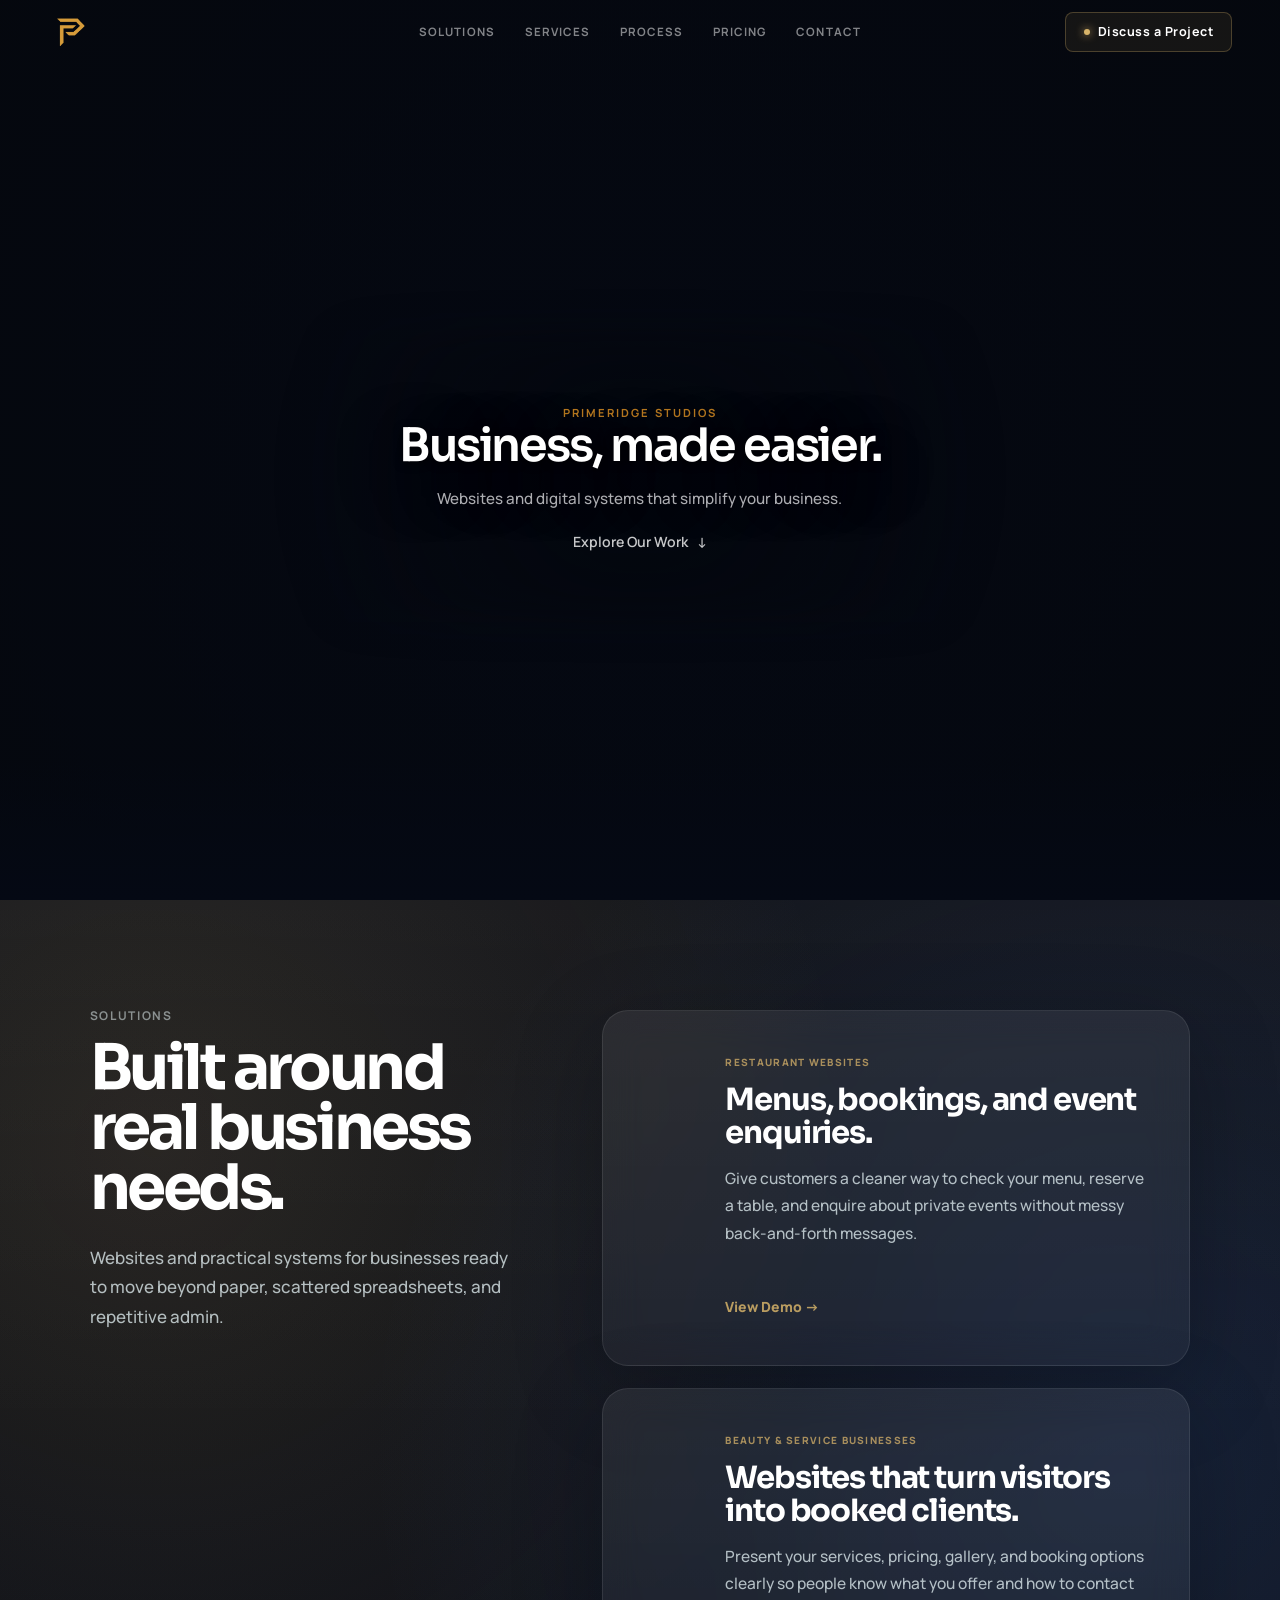
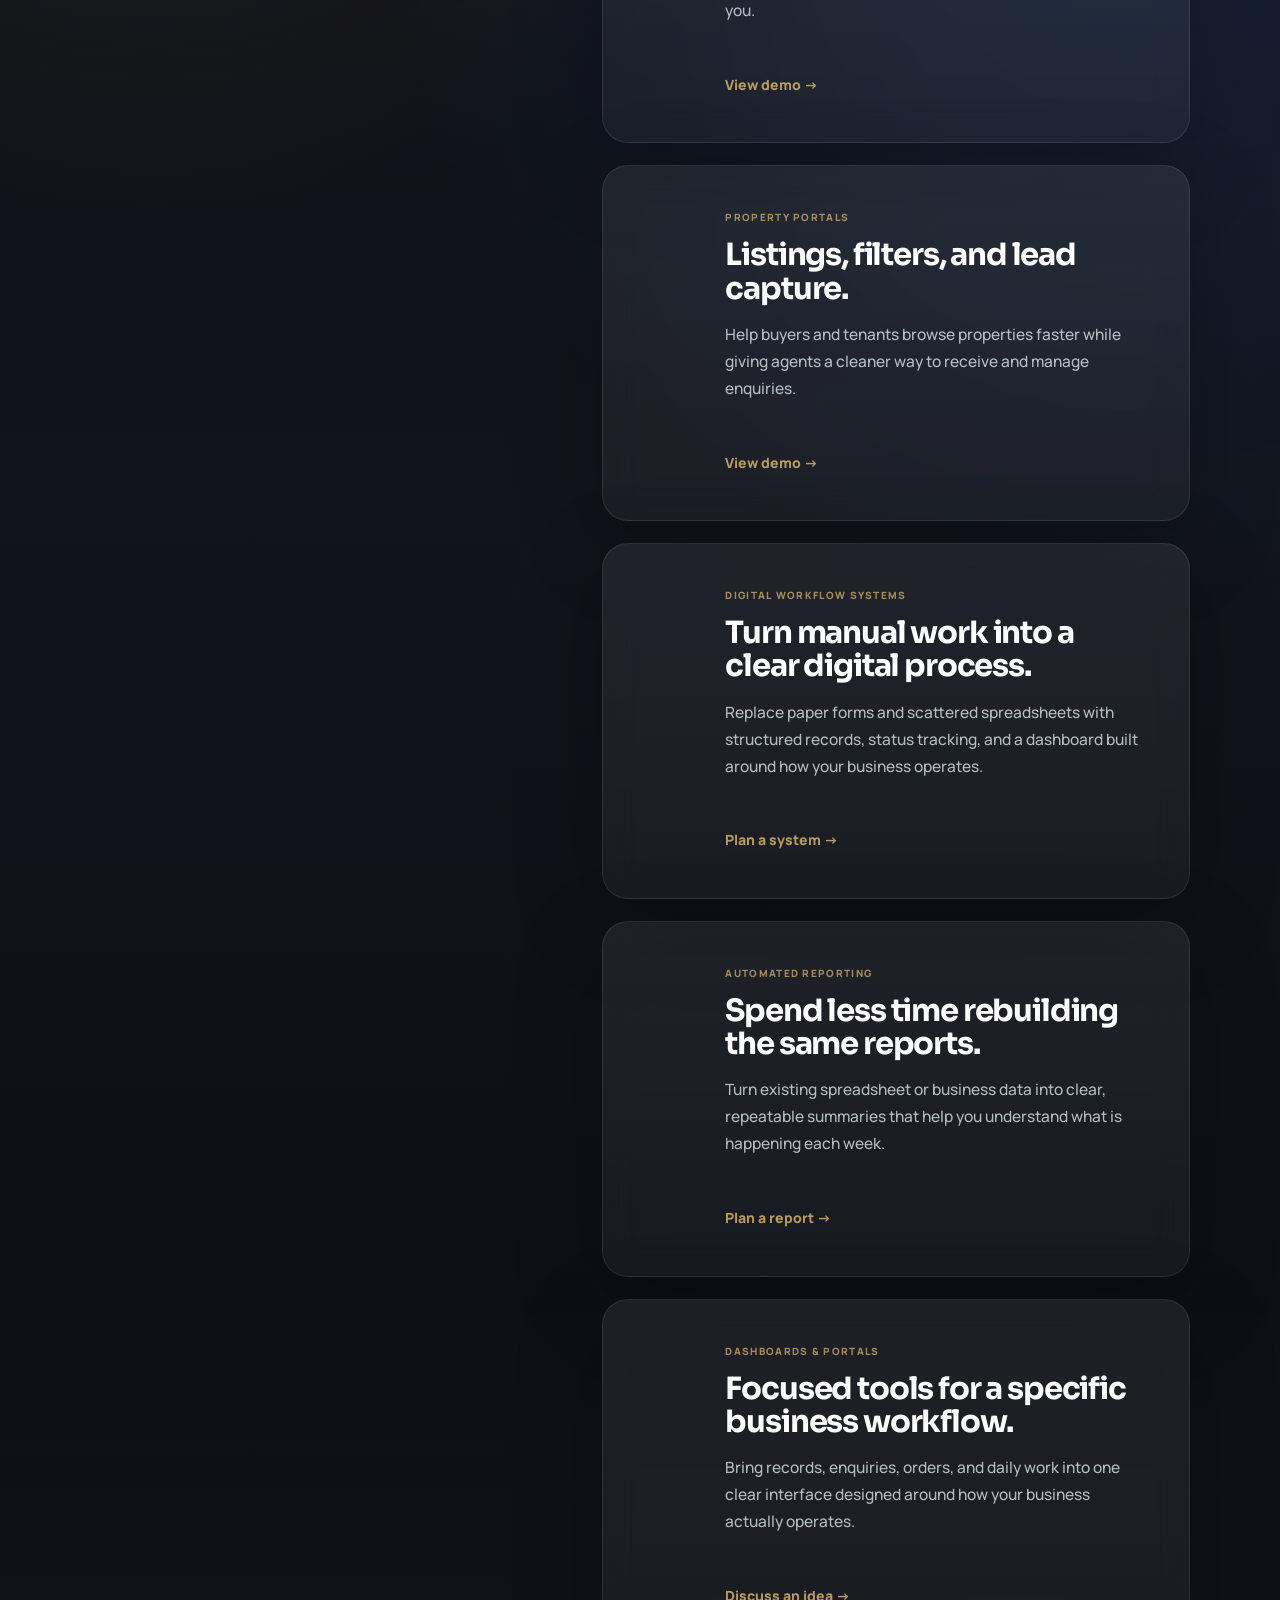
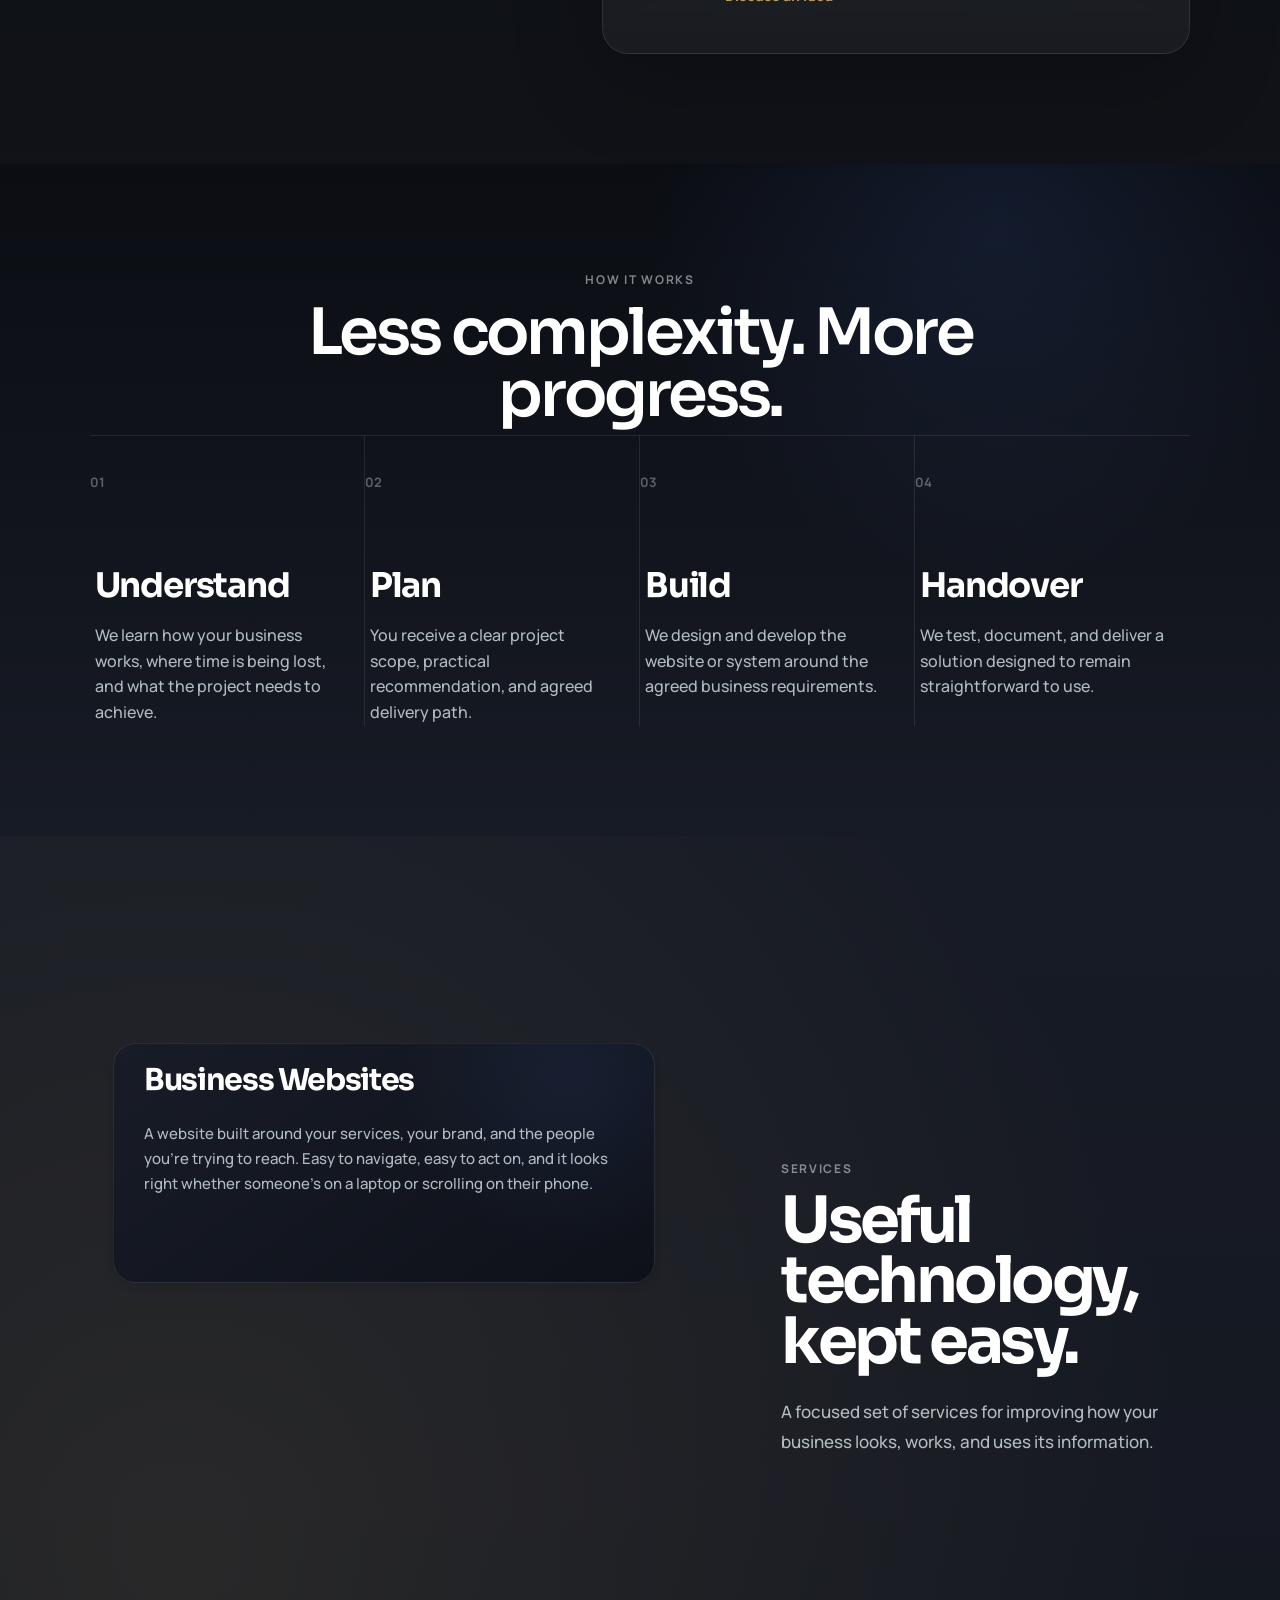
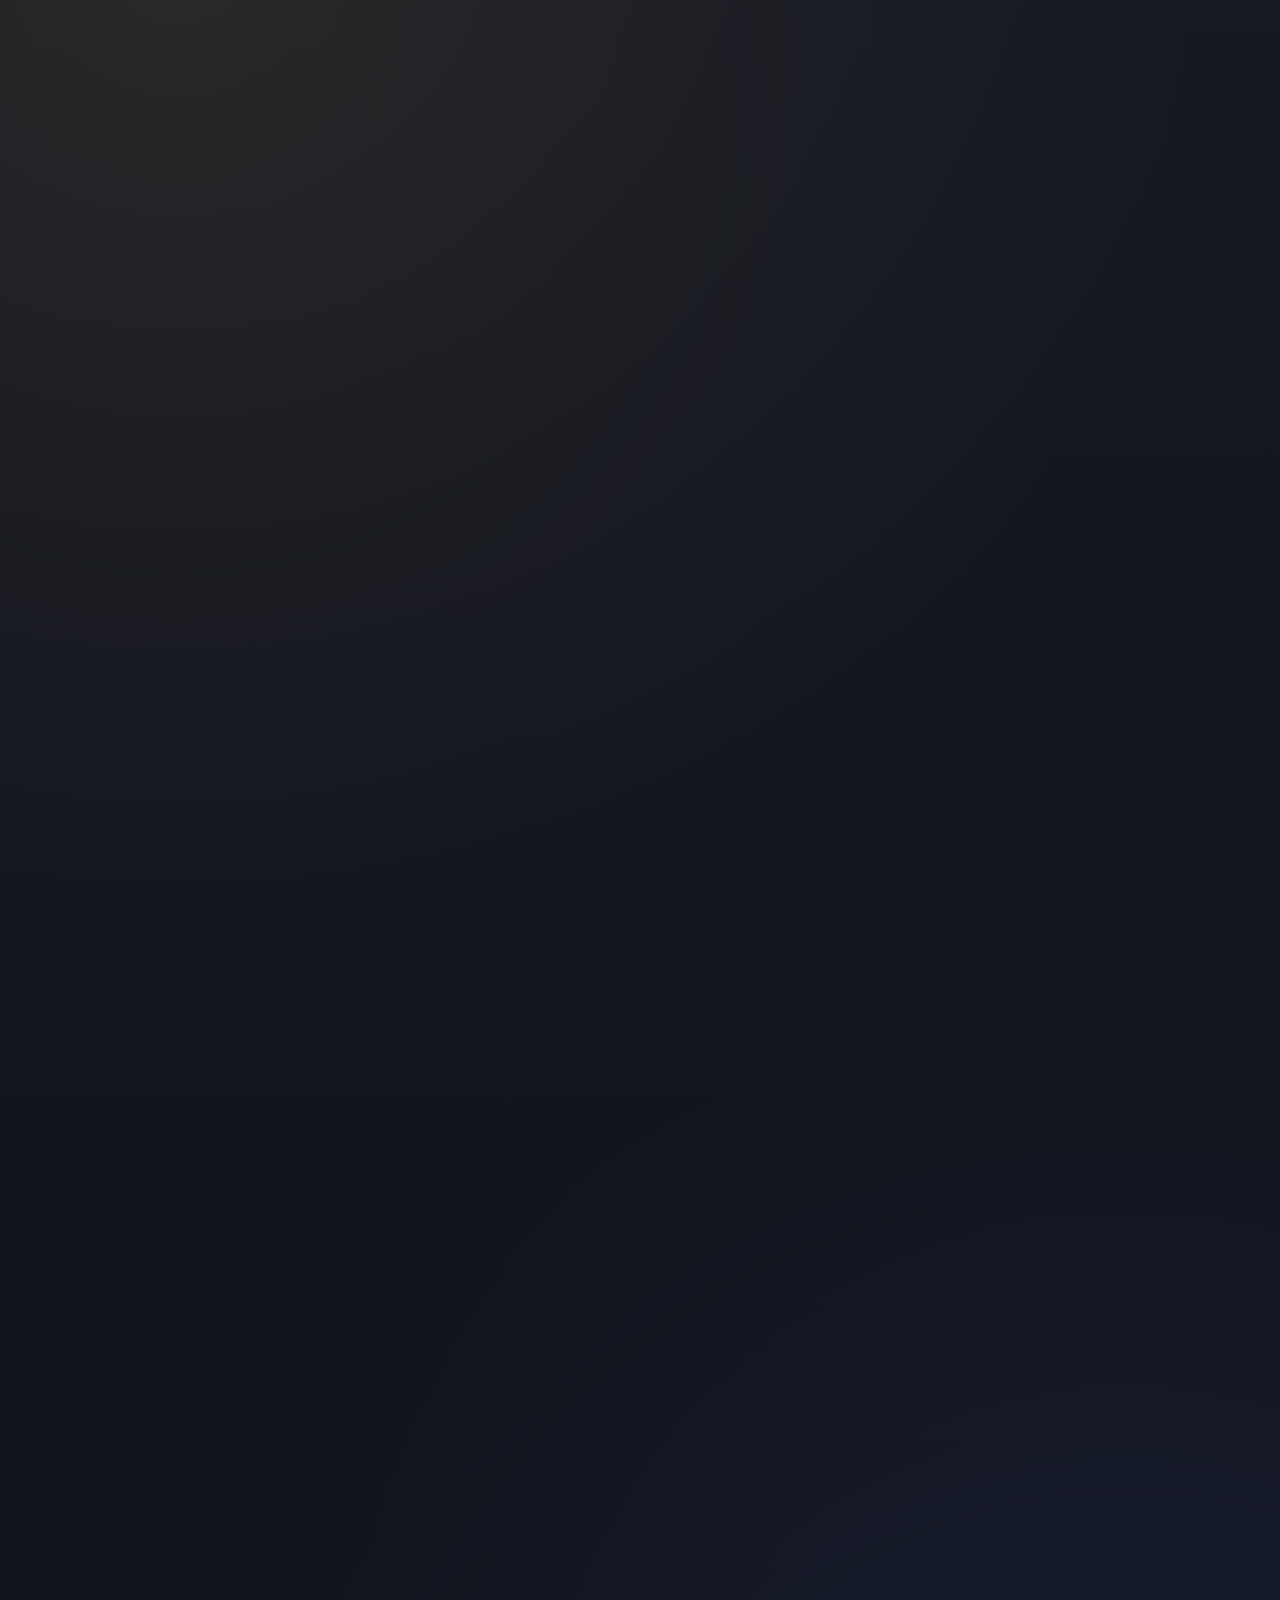
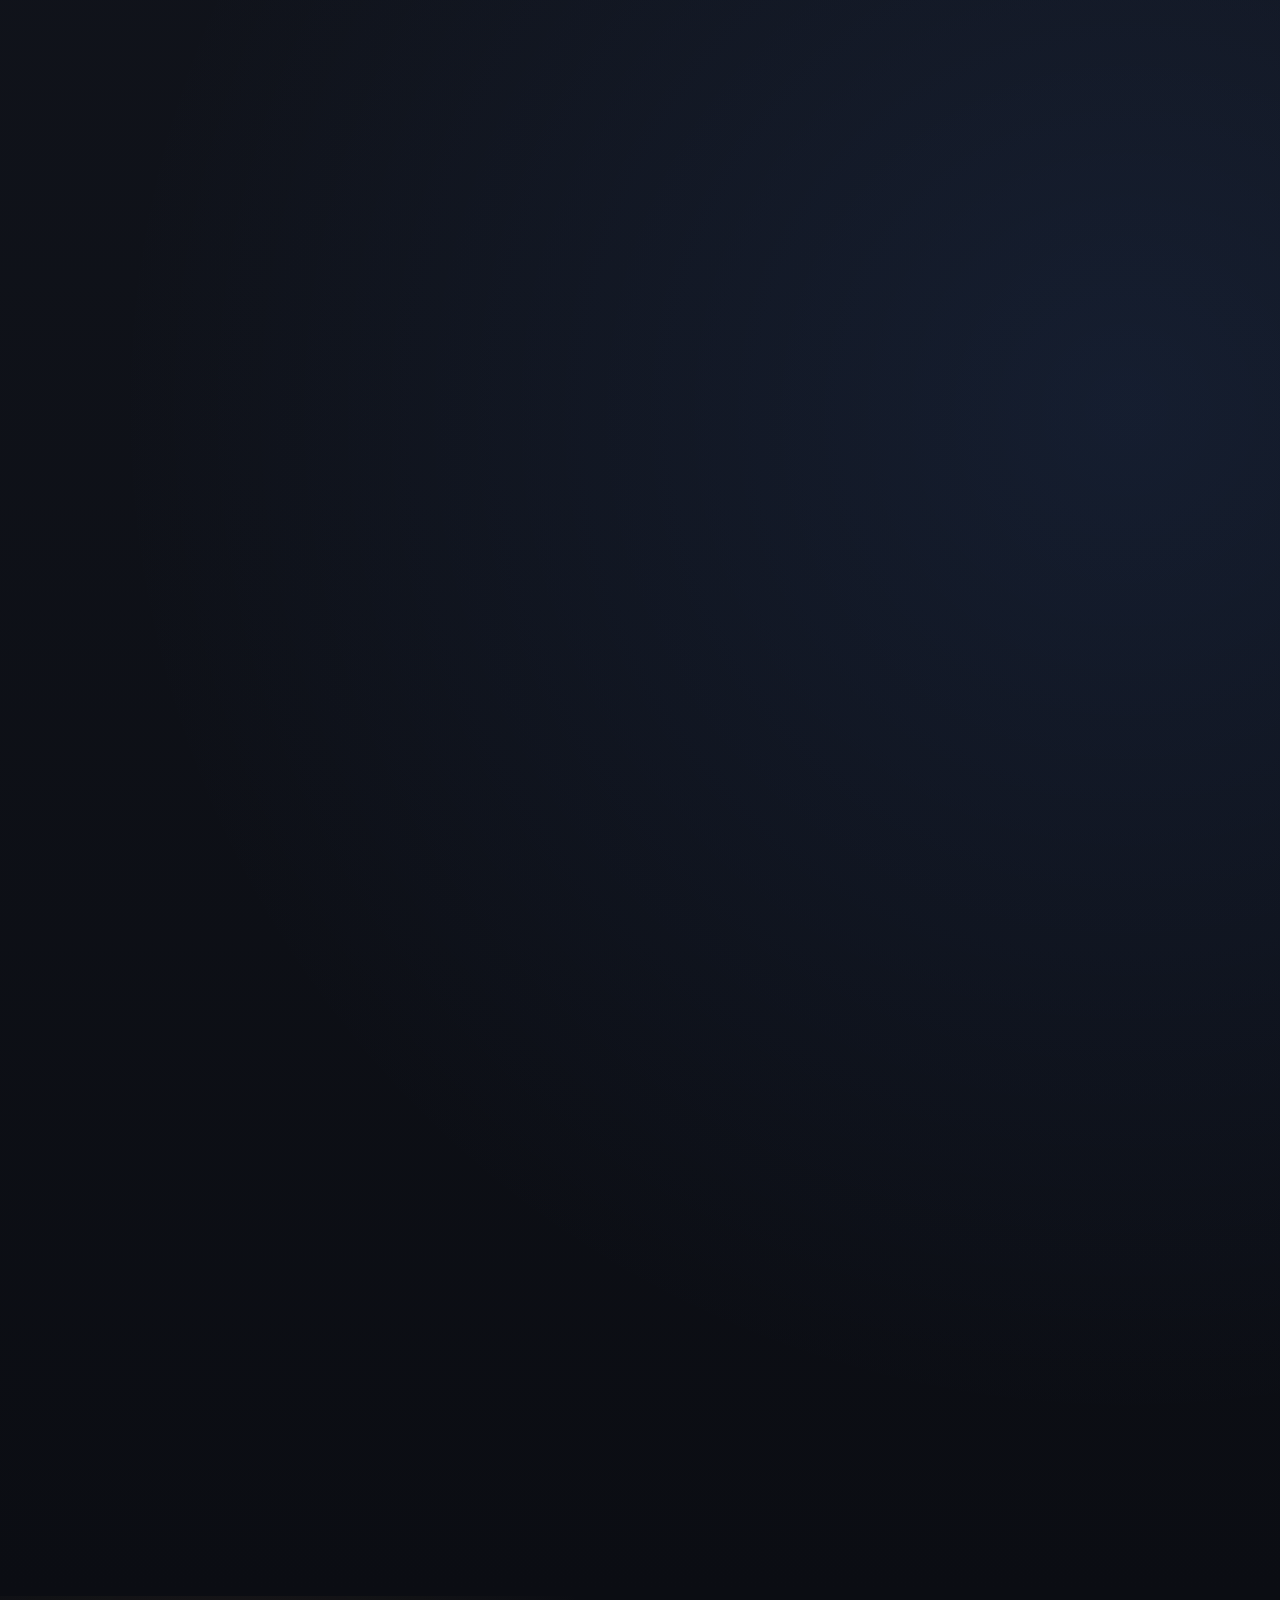
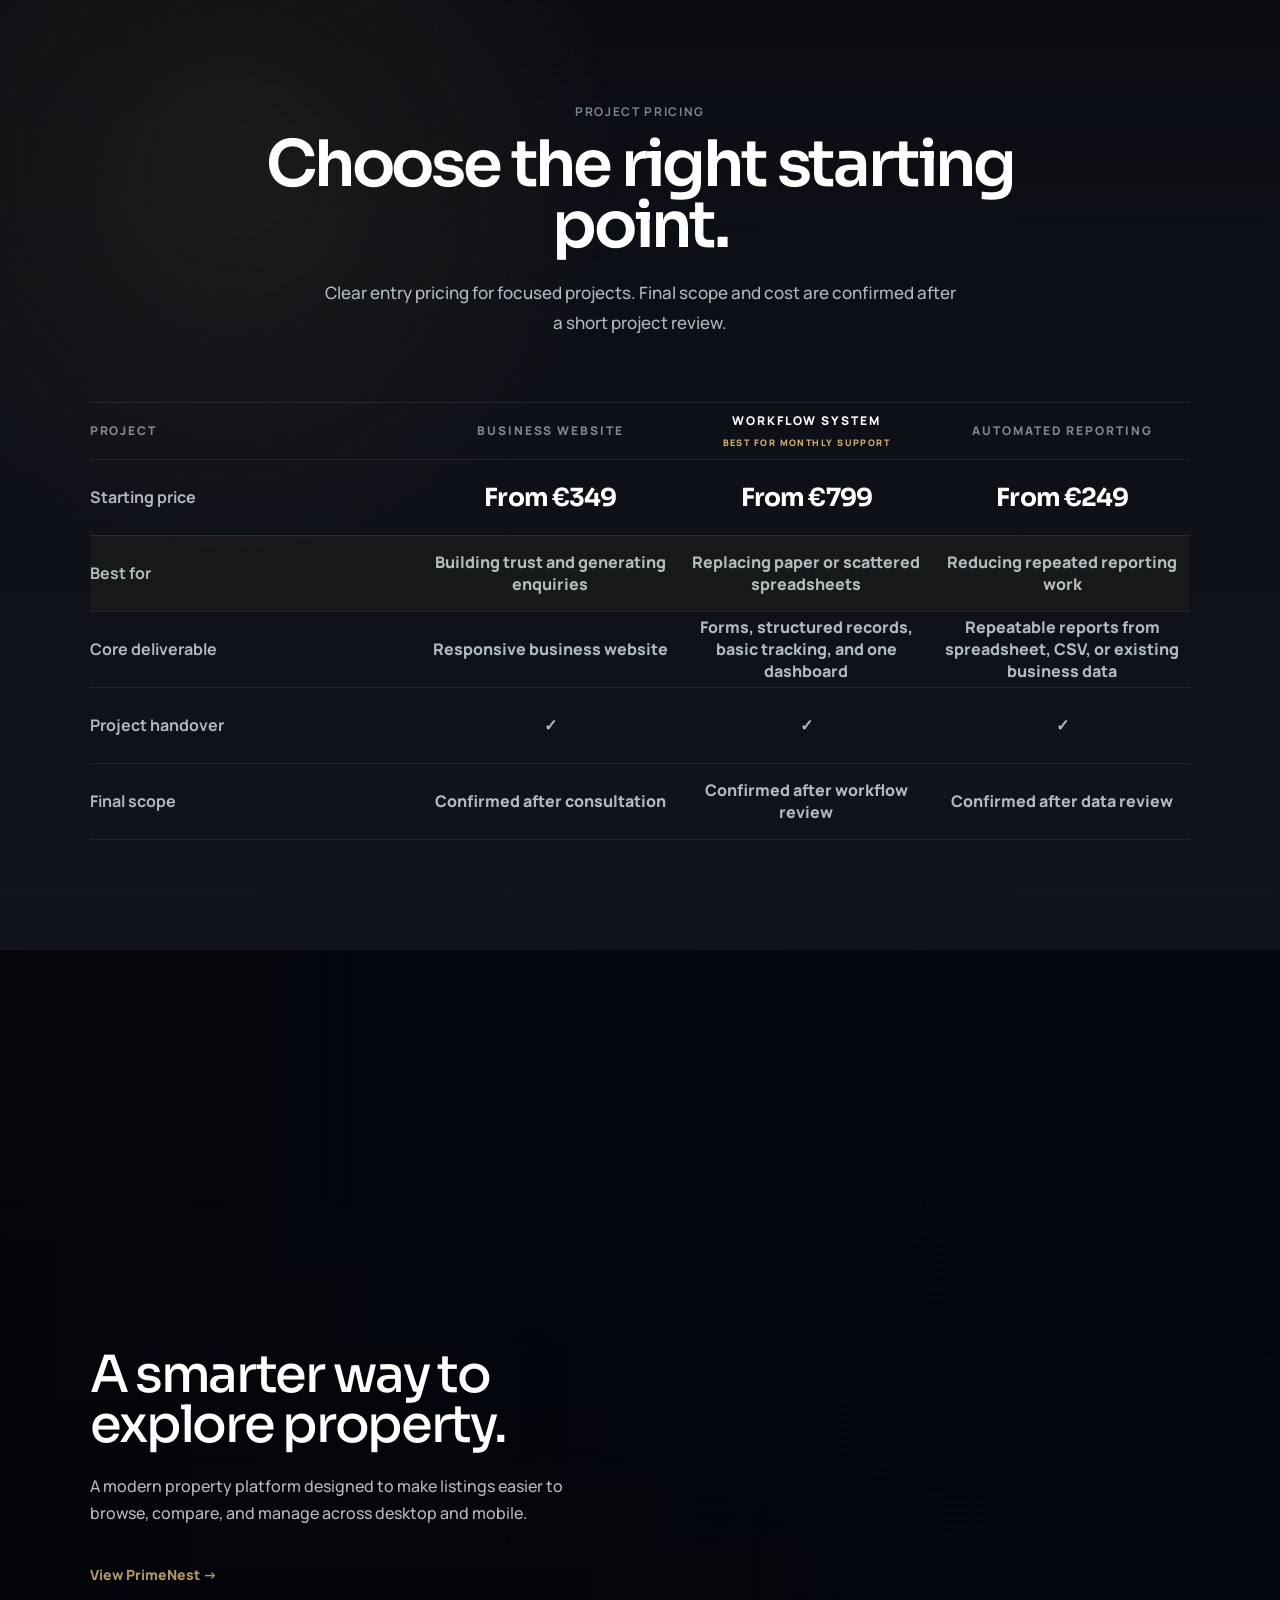
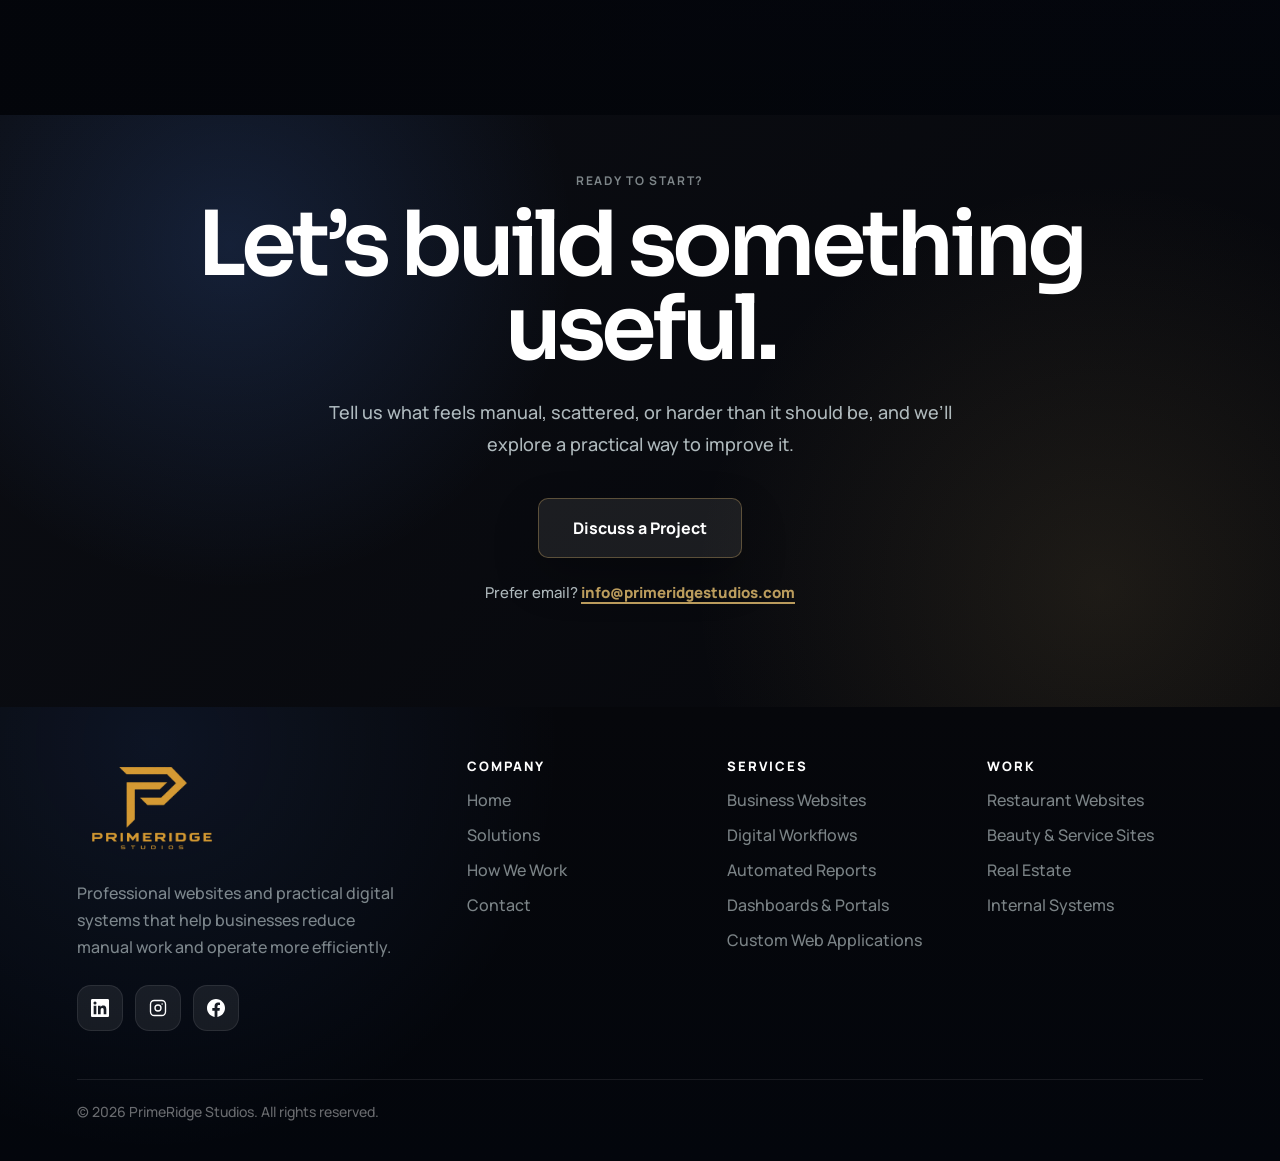
==== index.html @ 072624ff "Update index.html" ====
<!DOCTYPE html>
<html lang="en">
<head>
  <meta charset="UTF-8" />
  <meta name="viewport" content="width=device-width, initial-scale=1.0" />

  <title>PrimeRidge Studios | Business Websites & Systems</title>
  <meta name="description" content="PrimeRidge Studios builds professional websites, digital workflow systems, and automated reports for businesses in Malta." />

  <meta property="og:type" content="website" />
  <meta property="og:title" content="PrimeRidge Studios | Business Websites & Systems Development" />
  <meta property="og:description" content="Professional websites and practical digital systems that reduce manual work and help businesses operate more efficiently." />
  <meta property="og:image" content="https://www.primeridgestudios.com/images/og-image.png" />
  <meta property="og:url" content="https://www.primeridgestudios.com/" />
  <meta property="og:site_name" content="PrimeRidge Studios" />

  <meta name="twitter:card" content="summary_large_image" />
  <meta name="twitter:title" content="PrimeRidge Studios | Websites & Practical Business Systems" />
  <meta name="twitter:description" content="Professional websites and practical digital systems that reduce manual work and help businesses operate more efficiently." />
  <meta name="twitter:image" content="https://www.primeridgestudios.com/images/og-image.png" />

  <link rel="canonical" href="https://www.primeridgestudios.com/" />

  <meta name="theme-color" content="#06070b" />

  <link rel="icon" type="image/png" sizes="32x32" href="images/favicon.png" />
  <link rel="icon" type="image/png" sizes="16x16" href="images/favicon.png" />
  <link rel="apple-touch-icon" sizes="180x180" href="images/favicon.png" />

  <link rel="preconnect" href="https://fonts.googleapis.com">
  <link rel="preconnect" href="https://fonts.gstatic.com" crossorigin>
  <link rel="stylesheet" href="https://fonts.googleapis.com/css2?family=Manrope:wght@400;500;600;700;800&family=Sora:wght@400;500;600;700;800&display=swap"
        media="print" onload="this.media='all'">
  <noscript><link rel="stylesheet" href="https://fonts.googleapis.com/css2?family=Manrope:wght@400;500;600;700;800&family=Sora:wght@400;500;600;700;800&display=swap"></noscript>
  <link rel="stylesheet" href="styles.css" />
  <link rel="stylesheet" href="responsive.css" />

  <!-- Structured data: Organization -->
  <script type="application/ld+json">
  {
    "@context": "https://schema.org",
    "@type": "ProfessionalService",
    "name": "PrimeRidge Studios",
    "url": "https://www.primeridgestudios.com/",
    "logo": "https://www.primeridgestudios.com/images/New folder/logo.png",
    "image": "https://www.primeridgestudios.com/images/og-image.png",
    "description": "PrimeRidge Studios builds professional websites, digital workflow systems, and automated reports for businesses in Malta.",
    "email": "info@primeridgestudios.com",
    "areaServed": "Malta",
    "address": {
      "@type": "PostalAddress",
      "addressCountry": "MT"
    },
    "sameAs": [
      "https://www.linkedin.com/in/michael-alcalde-aa0895330",
      "https://www.instagram.com/primeridgestudios/",
      "https://www.facebook.com/primeridgestudios/"
    ],
    "makesOffer": [
      { "@type": "Offer", "itemOffered": { "@type": "Service", "name": "Business Websites" } },
      { "@type": "Offer", "itemOffered": { "@type": "Service", "name": "Digital Workflow Systems" } },
      { "@type": "Offer", "itemOffered": { "@type": "Service", "name": "Automated Reporting" } },
      { "@type": "Offer", "itemOffered": { "@type": "Service", "name": "Dashboards & Portals" } },
      { "@type": "Offer", "itemOffered": { "@type": "Service", "name": "Custom Web Applications" } }
    ]
  }
  </script>

  <noscript>
    <style>
      .reveal { opacity: 1 !important; transform: none !important; }
    </style>
  </noscript>

</head>

<body>

<header class="site-header">
  <nav class="navbar" aria-label="Main navigation">
    <a href="#home" class="brand" aria-label="PrimeRidge Studios home">
  <img
    src="images/logo-1.png"
    alt="PrimeRidge Studios"
    width="44"
    height="44"
    decoding="async">
</a>

    <div class="nav-links" id="navLinks">
      <a href="#work">Solutions</a>
      <a href="#services">Services</a>
      <a href="#process">Process</a>
      <a href="#pricing">Pricing</a>
      <a href="#contact">Contact</a>
    </div>

    <div class="nav-right">
      <a href="#contact" class="nav-cta">Discuss a Project</a>
      <button class="menu-toggle" id="menuToggle" aria-label="Open menu" aria-expanded="false" type="button"
aria-controls="navLinks">
        <span></span>
        <span></span>
        <span></span>
      </button>
    </div>
  </nav>
</header>

<main>

<section
    class="hero"
    id="home"
    aria-labelledby="hero-title">
  <video
    class="hero-video"
    autoplay
    muted
    loop
    playsinline
    preload="metadata"
    aria-hidden="true"
  >
    <source src="assets/videos/Hero Video 4.mp4" type="video/mp4">
  </video>

  <div class="hero-overlay" aria-hidden="true"></div>

  <div class="container hero-content">
  <div class="hero-copy reveal">
    <span class="hero-kicker">PrimeRidge Studios</span>

    <h1 id="hero-title">Business, made easier.</h1>

    <p class="hero-text">
      Websites and digital systems that simplify your business.
    </p>

    <a href="#work" class="hero-link">
      Explore Our Work
      <span aria-hidden="true">↓</span>
    </a>
  </div>
</div>
</section>

<section class="work section" id="work" aria-labelledby="work-title">
  <div class="work-inner">
    <div class="work-sticky">
      <span class="eyebrow">Solutions</span>
      <h2 id="work-title">Built around real business needs.</h2>
      <p>
        Websites and practical systems for businesses ready to move beyond paper, scattered spreadsheets, and repetitive admin.
      </p>
    </div>

    <div class="solution-stack" aria-label="PrimeRidge Studios solutions">
      <article class="solution-panel reveal">
        <span class="solution-count">01</span>
        <header class="solution-content">
          <span class="solution-type">Restaurant Websites</span>
          <h3>Menus, bookings, and event enquiries.</h3>
          <p>
            Give customers a cleaner way to check your menu, reserve a table,
            and enquire about private events without messy back-and-forth messages.
          </p>
        </header>
        <a href="https://resto.primeridgestudios.com/" target="_blank" rel="noopener noreferrer" class="solution-link">View Demo →</a>
      </article>

      <article class="solution-panel reveal">
        <span class="solution-count">02</span>
        <header class="solution-content">
          <span class="solution-type">Beauty & Service Businesses</span>
          <h3>Websites that turn visitors into booked clients.</h3>
          <p>
            Present your services, pricing, gallery, and booking options clearly
            so people know what you offer and how to contact you.
          </p>
        </header>
        <a href="/projects/Keira-Natalie/" target="_blank" rel="noopener noreferrer" class="solution-link">View demo →</a>
      </article>

      <article class="solution-panel reveal">
        <span class="solution-count">03</span>
        <header class="solution-content">
          <span class="solution-type">Property Portals</span>
          <h3>Listings, filters, and lead capture.</h3>
          <p>
            Help buyers and tenants browse properties faster while giving agents
            a cleaner way to receive and manage enquiries.
          </p>
        </header>
        <a href="https://realty.primeridgestudios.com/" target="_blank" rel="noopener noreferrer" class="solution-link">View demo →</a>
      </article>

      <article class="solution-panel reveal">
        <span class="solution-count">04</span>
        <header class="solution-content">
          <span class="solution-type">Digital Workflow Systems</span>
          <h3>Turn manual work into a clear digital process.</h3>
          <p>
            Replace paper forms and scattered spreadsheets with structured records,
            status tracking, and a dashboard built around how your business operates.
          </p>
        </header>
        <a href="#contact" class="solution-link">Plan a system →</a>
      </article>

      <article class="solution-panel reveal">
        <span class="solution-count">05</span>
        <header class="solution-content">
          <span class="solution-type">Automated Reporting</span>
          <h3>Spend less time rebuilding the same reports.</h3>
          <p>
            Turn existing spreadsheet or business data into clear, repeatable
            summaries that help you understand what is happening each week.
          </p>
        </header>
        <a href="#contact" class="solution-link">Plan a report →</a>
      </article>

      <article class="solution-panel reveal">
        <span class="solution-count">06</span>
        <header class="solution-content">
          <span class="solution-type">Dashboards & Portals</span>
          <h3>Focused tools for a specific business workflow.</h3>
          <p>
            Bring records, enquiries, orders, and daily work into one clear
            interface designed around how your business actually operates.
          </p>
        </header>
        <a href="#contact" class="solution-link">Discuss an idea →</a>
      </article>
    </div>
  </div>
</section>

<section class="process section" id="process">
  <div class="section-head reveal">
    <span class="eyebrow">How it works</span>
    <h2>Less complexity. More progress.</h2>
  </div>

  <div class="steps">
    <article class="step reveal"><span>01</span><h3>Understand</h3><p>We learn how your business works, where time is being lost, and what the project needs to achieve.</p></article>
    <article class="step reveal"><span>02</span><h3>Plan</h3><p>You receive a clear project scope, practical recommendation, and agreed delivery path.</p></article>
    <article class="step reveal"><span>03</span><h3>Build</h3><p>We design and develop the website or system around the agreed business requirements.</p></article>
    <article class="step reveal"><span>04</span><h3>Handover</h3><p>We test, document, and deliver a solution designed to remain straightforward to use.</p></article>
  </div>
</section>

<section class="services" id="services">
  <div class="services-layout">
    <div class="services-left reveal">
      <span class="eyebrow">Services</span>
      <h2>Useful technology, kept easy.</h2>
      <p>
        A focused set of services for improving how your business looks, works, and uses its information.
      </p>
    </div>

    <div class="capabilities-list" aria-label="PrimeRidge Studios capabilities">
      <article class="capability-item">
  <button class="capability-toggle" type="button" aria-expanded="false" aria-controls="capability-panel-1" id="capability-toggle-1">
    <div class="capability-content">
      <h3>Business Websites</h3>
    </div>
    <span class="capability-icon" aria-hidden="true"><span></span><span></span></span>
  </button>
  <div class="capability-panel" id="capability-panel-1" role="region" aria-labelledby="capability-toggle-1">
    <p>
      A website built around your services, your brand, and the people you're trying to reach. Easy to navigate, easy to act on, and it looks right whether someone's on a laptop or scrolling on their phone.
    </p>
  </div>
</article>
<article class="capability-item">
  <button class="capability-toggle" type="button" aria-expanded="false" aria-controls="capability-panel-2" id="capability-toggle-2">
    <div class="capability-content">
      <h3>Digital Workflow Systems</h3>
    </div>
    <span class="capability-icon" aria-hidden="true"><span></span><span></span></span>
  </button>
  <div class="capability-panel" id="capability-panel-2" role="region" aria-labelledby="capability-toggle-2">
    <p>
      Systems that take the repetitive manual work off your plate. Forms, tracking, and everyday tasks that used to take longer than they should, now simpler to run and easier to stay on top of.
    </p>
  </div>
</article>
<article class="capability-item">
  <button class="capability-toggle" type="button" aria-expanded="false" aria-controls="capability-panel-3" id="capability-toggle-3">
    <div class="capability-content">
      <h3>Automated Reports</h3>
    </div>
    <span class="capability-icon" aria-hidden="true"><span></span><span></span></span>
  </button>
  <div class="capability-panel" id="capability-panel-3" role="region" aria-labelledby="capability-toggle-3">
    <p>
      Reports built around the numbers you actually check, without you having to put them together by hand every time. Less time spent preparing, more time spent using what the data tells you.
    </p>
  </div>
</article>
<article class="capability-item">
  <button class="capability-toggle" type="button" aria-expanded="false" aria-controls="capability-panel-4" id="capability-toggle-4">
    <div class="capability-content">
      <h3>Dashboards &amp; Portals</h3>
    </div>
    <span class="capability-icon" aria-hidden="true"><span></span><span></span></span>
  </button>
  <div class="capability-panel" id="capability-panel-4" role="region" aria-labelledby="capability-toggle-4">
    <p>
      One place to see what matters and get things done, instead of jumping between spreadsheets, inboxes, and half a dozen separate tools.
    </p>
  </div>
</article>
<article class="capability-item">
  <button class="capability-toggle" type="button" aria-expanded="false" aria-controls="capability-panel-5" id="capability-toggle-5">
    <div class="capability-content">
      <h3>Custom Web Applications</h3>
    </div>
    <span class="capability-icon" aria-hidden="true"><span></span><span></span></span>
  </button>
  <div class="capability-panel" id="capability-panel-5" role="region" aria-labelledby="capability-toggle-5">
    <p>
      Sometimes off-the-shelf software just doesn't fit how your business actually works. This is built around your process instead, whether that's an ordering system, an internal tool, or something more specific to what you do.
    </p>
  </div>
</article>
<article class="capability-item">
  <button class="capability-toggle" type="button" aria-expanded="false" aria-controls="capability-panel-6" id="capability-toggle-6">
    <div class="capability-content">
      <h3>Project Handover</h3>
    </div>
    <span class="capability-icon" aria-hidden="true"><span></span><span></span></span>
  </button>
  <div class="capability-panel" id="capability-panel-6" role="region" aria-labelledby="capability-toggle-6">
    <p>
      Before anything goes live, it's tested properly and explained clearly, so you know exactly what you're getting and how to use it. No guesswork on your end.
    </p>
  </div>
</article>
    </div>
  </div>
</section>

<section class="pricing section" id="pricing">
  <div class="section-head reveal">
    <span class="eyebrow">Project Pricing</span>
    <h2>Choose the right starting point.</h2>
    <p>
      Clear entry pricing for focused projects. Final scope and cost are confirmed after a short project review.
    </p>
  </div>

  <div class="pricing-table reveal">
    <div class="pricing-header">
      <div>Project</div>
      <div>Business Website</div>
      <div>Workflow System</div>
      <div>Automated Reporting</div>
    </div>

    <div class="pricing-row">
      <span>Starting price</span>
      <strong>From €349</strong>
      <strong>From €799</strong>
      <strong>From €249</strong>
    </div>

    <div class="pricing-row featured-row">
      <span>Best for</span>
      <div>Building trust and generating enquiries</div>
      <div>Replacing paper or scattered spreadsheets</div>
      <div>Reducing repeated reporting work</div>
    </div>

    <div class="pricing-row">
      <span>Core deliverable</span>
      <div>Responsive business website</div>
      <div>Forms, structured records, basic tracking, and one dashboard</div>
      <div>Repeatable reports from spreadsheet, CSV, or existing business data</div>
    </div>

    <div class="pricing-row">
      <span>Project handover</span>
      <div>✓</div>
      <div>✓</div>
      <div>✓</div>
    </div>

    <div class="pricing-row">
      <span>Final scope</span>
      <div>Confirmed after consultation</div>
      <div>Confirmed after workflow review</div>
      <div>Confirmed after data review</div>
    </div>
  </div>
</section>

<section class="featured-build primenest-feature" id="primenest">
  <video
    class="primenest-bg-video"
    autoplay
    muted
    loop
    playsinline
    preload="none"
    aria-hidden="true"
  >
    <source src="assets/videos/PrimeNest Featured 3.mp4" type="video/mp4">
  </video>

  <div class="primenest-overlay" aria-hidden="true"></div>

  <div class="primenest-content reveal">
    <!-- <span class="eyebrow">PrimeNest</span> -->

    <h2>A smarter way to explore property.</h2>

    <p>
      A modern property platform designed to make listings easier to browse,
      compare, and manage across desktop and mobile.
    </p>

    <a href="https://realty.primeridgestudios.com/" target="_blank" rel="noopener noreferrer" class="text-link">View PrimeNest →</a>
  </div>
</section>

<section class="section cta-final" id="contact" aria-labelledby="cta-title">
  <div class="cta-bg" aria-hidden="true">
    <div class="blob blob-cta1"></div>
    <div class="blob blob-cta2"></div>
  </div>

  <div class="container cta-inner reveal">
    <span class="eyebrow">Ready to Start?</span>
    <h2 id="cta-title">Let’s build something useful.</h2>
    <p>
      Tell us what feels manual, scattered, or harder than it should be, and we’ll explore a practical way to improve it.
    </p>

    <nav
class="cta-actions"
aria-label="Contact options">
      <a
        href="https://wa.me/35679419933"
        target="_blank"
        rel="noopener noreferrer"
        class="btn btn-primary btn-xl">
        Discuss a Project
      </a>
    </nav>

    <p class="cta-note">
      Prefer email?
      <a href="mailto:info@primeridgestudios.com" class="cta-email">info@primeridgestudios.com</a>
    </p>
  </div>
</section>

</main>

<footer class="footer" role="contentinfo">
  <div class="container footer-inner">
    <div class="footer-brand reveal">
      <a href="#home" class="nav-logo" aria-label="PrimeRidge Studios home">
        <img
        src="images/logo-2.png"
        alt="PrimeRidge Studios"
        class="footer-logo"
        loading="lazy"
        decoding="async"
        width="150"
        height="150">
      </a>
      <p>Professional websites and practical digital systems that help businesses reduce manual work and operate more efficiently.</p>

      <div class="footer-socials">
        <a href="https://www.linkedin.com/in/michael-alcalde-aa0895330" target="_blank" rel="noopener noreferrer" aria-label="LinkedIn">
          <svg width="18" height="18" viewBox="0 0 24 24" fill="currentColor" aria-hidden="true" focusable="false"><path d="M20.447 20.452h-3.554v-5.569c0-1.328-.027-3.037-1.852-3.037-1.853 0-2.136 1.445-2.136 2.939v5.667H9.351V9h3.414v1.561h.046c.477-.9 1.637-1.85 3.37-1.85 3.601 0 4.267 2.37 4.267 5.455v6.286zM5.337 7.433a2.062 2.062 0 01-2.063-2.065 2.064 2.064 0 112.063 2.065zm1.782 13.019H3.555V9h3.564v11.452zM22.225 0H1.771C.792 0 0 .774 0 1.729v20.542C0 23.227.792 24 1.771 24h20.451C23.2 24 24 23.227 24 22.271V1.729C24 .774 23.2 0 22.222 0h.003z"/></svg>
        </a>
        <a href="https://www.instagram.com/primeridgestudios/" target="_blank" rel="noopener noreferrer" aria-label="Instagram">
          <svg width="18" height="18" viewBox="0 0 24 24" fill="none" stroke="currentColor" stroke-width="1.8" aria-hidden="true" focusable="false"><rect x="2" y="2" width="20" height="20" rx="5"/><circle cx="12" cy="12" r="4"/><circle cx="17.5" cy="6.5" r="1" fill="currentColor" stroke="none"/></svg>
        </a>
        <a href="https://www.facebook.com/primeridgestudios/" target="_blank" rel="noopener noreferrer" aria-label="Facebook">
          <svg width="18" height="18" viewBox="0 0 24 24" fill="currentColor" aria-hidden="true" focusable="false"><path d="M24 12.073c0-6.627-5.373-12-12-12s-12 5.373-12 12c0 5.99 4.388 10.954 10.125 11.854v-8.385H7.078v-3.47h3.047V9.43c0-3.007 1.792-4.669 4.533-4.669 1.312 0 2.686.235 2.686.235v2.953H15.83c-1.491 0-1.956.925-1.956 1.874v2.25h3.328l-.532 3.47h-2.796v8.385C19.612 23.027 24 18.062 24 12.073z"/></svg>
        </a>
      </div>
    </div>

    <div class="footer-links reveal">
      <div class="footer-col">
        <h4>Company</h4>
        <ul>
          <li><a href="#home">Home</a></li>
          <li><a href="#work">Solutions</a></li>
          <li><a href="#process">How We Work</a></li>
          <li><a href="#contact">Contact</a></li>
        </ul>
      </div>

      <div class="footer-col">
        <h4>Services</h4>
        <ul>
          <li><a href="#services">Business Websites</a></li>
          <li><a href="#services">Digital Workflows</a></li>
          <li><a href="#services">Automated Reports</a></li>
          <li><a href="#services">Dashboards & Portals</a></li>
          <li><a href="#services">Custom Web Applications</a></li>
        </ul>
      </div>

      <div class="footer-col">
        <h4>Work</h4>
        <ul>
          <li><a href="#work">Restaurant Websites</a></li>
          <li><a href="#work">Beauty & Service Sites</a></li>
          <li><a href="#work">Real Estate</a></li>
          <li><a href="#work">Internal Systems</a></li>
        </ul>
      </div>
    </div>
  </div>

  <div class="footer-bottom container">
    <span>© 2026 PrimeRidge Studios. All rights reserved.</span>
  </div>
</footer>

<script src="script.js" defer></script>

</body>
</html>
---- styles.css ----
* {
  margin: 0;
  padding: 0;
  box-sizing: border-box;
}

:root {
  --bg: #06070b;
  --bg-2: #0b0d13;
  --bg-3: #11141c;
  --bg-4: #171b25;

  --card: rgba(255, 255, 255, 0.055);
  --card-strong: rgba(255, 255, 255, 0.085);
  --card-hover: rgba(255, 255, 255, 0.105);

  --text: #ffffff;
  --text-soft: rgba(232, 245, 248, 0.74);
  --muted: rgba(232, 245, 248, 0.52);
  --faint: rgba(232, 245, 248, 0.34);

  --line: rgba(255, 255, 255, 0.085);
  --line-strong: rgba(255, 255, 255, 0.14);

  --accent: #8fb4ff;
  --accent-2: #d8b46a;
  --purple: #9a86d6;

  --radius: 28px;
  --max-width: 1180px;

  --section-space: 110px;
  --container: 1180px;
}

html {
  scroll-behavior: auto; /* JS handles smooth scroll with offset */
  overflow-x: clip;
  width: 100%;
  -webkit-text-size-adjust: 100%; /* stop iOS auto-inflating text on rotate */
  text-size-adjust: 100%;
}

section[id] {
  scroll-margin-top: 60px;
}

#services {
  scroll-margin-top: 0;
}

body {
  font-family: "Manrope", Arial, sans-serif;
  font-weight: 500;
  background: var(--bg);
  color: var(--text);
  overflow-x: clip;
  width: 100%;
}

.container {
  width: min(88%, var(--max-width));
  margin: 0 auto;
}

.eyebrow {
  display: block;
  margin: 0 0 16px;

  color: var(--muted);

  font-size: 12px;
  font-weight: 700;
  line-height: 1;

  letter-spacing: 0.14em;
  text-transform: uppercase;
}

/* Promoted to its own compositor layer — no repaint on scroll */
body::before {
  content: "";
  position: fixed;
  inset: 0;
  z-index: -5;
  pointer-events: none;
  background:
    radial-gradient(circle at 10% 0%, rgba(216, 180, 106, 0.08), transparent 28%),
    linear-gradient(180deg, #06070b 0%, #0b0d13 48%, #06070b 100%);
}

a { color: inherit; text-decoration: none; }

img,
svg { display: block; max-width: 100%; }

h1,
h2,
h3,
.pricing-row strong {
  font-family: "Sora", "Manrope", Arial, sans-serif;
}

p,
a,
span,
li,
button,
input,
textarea { font-family: inherit; }

/* -------------------------
   Header / Navigation
------------------------- */
.site-header {
  position: fixed;
  top: 0;
  left: 0;
  width: 100%;
  z-index: 1000;
  pointer-events: none;
}

.navbar {
  position: relative;
  width: 100%;
  min-height: 64px;
  margin: 0;
  padding-inline: 48px;
  display: grid;
  grid-template-columns: 1fr auto 1fr;
  align-items: center;
  background: transparent;
  border-bottom: 1px solid transparent;
  pointer-events: auto;
  transition:
    background 0.3s ease,
    border-color 0.3s ease,
    box-shadow 0.3s ease;
}

/* Column 1 — brand left */
.navbar .brand { justify-self: start; }

/* Column 2 — links centred */
.navbar .nav-links { justify-self: center; }

/* Column 3 — right group */
.navbar .nav-right {
  justify-self: end;
  display: flex;
  align-items: center;
  gap: 12px;
}

.navbar.scrolled {
  background: rgba(4, 9, 20, 0.90);
  border-color: rgba(255, 255, 255, 0.07);
  box-shadow: 0 1px 0 rgba(255,255,255,0.05), 0 24px 60px rgba(0,0,0,0.5);
  backdrop-filter: blur(22px);
  -webkit-backdrop-filter: blur(22px);
}

/* ── Brand ── */
.brand {
  display: inline-flex;
  align-items: center;
  justify-content: center;
  width: 44px;
  height: 44px;
}

.brand img {
  display: block;
  width: 100%;
  height: 100%;
  object-fit: contain;
}

/* ── Centre nav links (desktop) ── */
.nav-links {
  display: flex;
  align-items: center;
  gap: 2px;
  padding: 0;
  background: none;
  border: none;
}

.nav-links a {
  position: relative;
  display: inline-flex;
  align-items: center;
  height: 36px;
  padding: 0 14px;
  color: rgba(255, 255, 255, 0.5);
  font-size: 11.5px;
  font-weight: 700;
  letter-spacing: 0.09em;
  text-transform: uppercase;
  border-radius: 6px;
  white-space: nowrap;
  transition: color 0.2s ease, background 0.2s ease;
}

.nav-links a:hover {
  color: #fff;
  background: rgba(255, 255, 255, 0.06);
}

.nav-links a.active { color: #fff; }

.nav-links a::after {
  content: "";
  position: absolute;
  bottom: 4px;
  left: 14px;
  right: 14px;
  height: 1.5px;
  border-radius: 999px;
  background: #ffa629b8;
  transform: scaleX(0);
  transform-origin: left;
  transition: transform 0.22s ease;
}

.nav-links a:hover::after,
.nav-links a.active::after { transform: scaleX(1); }

/* ── CTA button ── */
/* ── Shared buttons ── */
.btn {
  display: inline-flex;
  align-items: center;
  justify-content: center;
  min-height: 48px;
  padding: 0 22px;
  border: 1px solid transparent;
  border-radius: 10px;
  font: inherit;
  font-size: 0.9rem;
  font-weight: 750;
  line-height: 1;
  text-align: center;
  text-decoration: none;
  cursor: pointer;
  transition:
    transform 180ms ease,
    background-color 180ms ease,
    border-color 180ms ease,
    color 180ms ease,
    box-shadow 180ms ease;
}

.btn:hover {
  transform: translateY(-2px);
}

.btn:focus-visible,
.nav-links a:focus-visible,
.nav-cta:focus-visible,
.hero-link:focus-visible,
.text-link:focus-visible {
  outline: 2px solid var(--accent-2);
  outline-offset: 4px;
}

/* Supports both class patterns used across the site:
   class="btn primary" and class="btn btn-primary" */
.btn.primary,
.btn-primary {
  color: #11141c;
  background: #f3dec0;
  border-color: rgba(243, 222, 192, 0.72);
  box-shadow: 0 16px 42px rgba(0, 0, 0, 0.24);
}

.btn.primary:hover,
.btn-primary:hover {
  color: #06070b;
  background: #fff;
  border-color: #fff;
}

.btn.secondary,
.btn-secondary {
  color: rgba(255, 255, 255, 0.9);
  background: rgba(255, 255, 255, 0.055);
  border-color: rgba(255, 255, 255, 0.16);
  backdrop-filter: blur(12px);
  -webkit-backdrop-filter: blur(12px);
}

.btn.secondary:hover,
.btn-secondary:hover {
  color: #fff;
  background: rgba(255, 255, 255, 0.1);
  border-color: rgba(255, 255, 255, 0.3);
}

.nav-cta {
  flex-shrink: 0;
  display: inline-flex;
  align-items: center;
  gap: 8px;
  height: 40px;
  padding: 0 18px;
  border-radius: 8px;
  font-size: 12.5px;
  font-weight: 700;
  letter-spacing: 0.04em;
  color: #fff;
  background: rgba(216, 180, 106, 0.08);
  border: 1px solid rgba(216, 180, 106, 0.28);
  transition: background 0.2s ease, border-color 0.2s ease, box-shadow 0.2s ease;
  white-space: nowrap;
}

.nav-cta::before {
  content: "";
  width: 6px;
  height: 6px;
  border-radius: 50%;
  background: #d8b46a;
  box-shadow: 0 0 8px #d8b46a;
  flex-shrink: 0;
}

.nav-cta:hover {
  background: rgba(216, 180, 106, 0.14);
  border-color: rgba(216, 180, 106, 0.5);
  box-shadow: 0 0 24px rgba(216, 180, 106, 0.12);
}

/* ── Hamburger — hidden on desktop ── */
.menu-toggle {
  display: none;
  flex-direction: column;
  justify-content: center;
  align-items: center;
  gap: 5px;
  width: 44px;
  height: 44px;
  border: 1px solid rgba(255, 255, 255, 0.1);
  border-radius: 8px;
  background: rgba(255, 255, 255, 0.05);
  cursor: pointer;
  flex-shrink: 0;
  transition: background 0.2s ease, border-color 0.2s ease;
}

.menu-toggle:hover {
  background: rgba(255, 255, 255, 0.09);
  border-color: rgba(255, 255, 255, 0.18);
}

.menu-toggle span {
  display: block;
  width: 18px;
  height: 1.5px;
  border-radius: 2px;
  background: rgba(255, 255, 255, 0.85);
  transform-origin: center;
  transition: transform 0.25s ease, opacity 0.2s ease, width 0.2s ease;
}

.menu-toggle span:nth-child(2) {
  width: 12px;
  align-self: flex-end;
  margin-right: 11px;
}

.menu-toggle.open span:nth-child(1) { transform: translateY(6.5px) rotate(45deg); }
.menu-toggle.open span:nth-child(2) { opacity: 0; transform: scaleX(0); }
.menu-toggle.open span:nth-child(3) { transform: translateY(-6.5px) rotate(-45deg); }

/* -------------------------
   Hero
------------------------- */

.hero {
  position: relative;
  min-height: 100svh;
  padding: 120px 32px 70px;

  display: flex;
  align-items: center;
  justify-content: center;

  color: #fff;
  text-align: center;
  background: #050914;

  overflow: hidden;
  isolation: isolate;
}

/* Background video */
.hero-video {
  position: absolute;
  inset: 0;
  z-index: -3;

  width: 100%;
  height: 100%;

  object-fit: cover;
  object-position: center;

  pointer-events: none;
  user-select: none;
}

/* Balanced overlay for centered content */
.hero-overlay {
  position: absolute;
  inset: 0;
  z-index: -2;

  background:
    radial-gradient(
      circle at center,
      rgba(5, 7, 12, 0.18) 0%,
      rgba(5, 7, 12, 0.38) 50%,
      rgba(5, 7, 12, 0.7) 100%
    ),
    linear-gradient(
      180deg,
      rgba(5, 7, 12, 0.16) 0%,
      rgba(5, 7, 12, 0.12) 58%,
      rgba(5, 9, 20, 0.92) 100%
    );

  pointer-events: none;
}

/* Fade into the next section */
.hero::after {
  content: "";
  position: absolute;
  right: 0;
  bottom: 0;
  left: 0;
  z-index: -1;

  height: 140px;

  background: linear-gradient(
    to bottom,
    rgba(5, 9, 20, 0),
    #050914
  );

  pointer-events: none;
}

/* Content wrapper */
.hero-inner {
  position: relative;
  z-index: 1;

  width: min(100%, 900px);
  margin-inline: auto;
}

.hero-copy {
  width: 100%;
  max-width: 680px;
  margin-inline: auto;
  transform: translateY(-55px);
  position: relative;
}

.hero-copy::before {
  content: "";
  position: absolute;
  inset: -70px -90px;
  z-index: -1;
  pointer-events: none;

  background: radial-gradient(
    circle at center,
    rgba(3, 6, 12, 0.58) 0%,
    rgba(3, 6, 12, 0.28) 48%,
    transparent 76%
  );

  filter: blur(18px);
}

/* Small brand label */
.hero-kicker {
  margin: 0 0 18px;

  color: #ffa629b8;
  font-size: 0.7rem;
  font-weight: 700;
  line-height: 1;
  letter-spacing: 0.18em;
  text-transform: uppercase;
}

/* Main heading */
.hero-copy h1 {
  max-width: 660px;
  margin: 0 auto;

  color: #fff;
  font-size: clamp(2.3rem, 4vw, 4.15rem);
  font-weight: 600;
  line-height: 1;
  letter-spacing: -0.045em;

  text-wrap: balance;
  text-shadow:
    0 2px 8px rgba(0, 0, 0, 0.85),
    0 18px 60px rgba(0, 0, 0, 0.65);
}

/* Supporting text */
.hero-text {
  max-width: 520px;
  margin: 22px auto 0;

  color: rgba(245, 247, 250, 0.7);
  font-size: clamp(0.95rem, 1.1vw, 1.05rem);
  line-height: 1.65;
}

/* Minimal scroll link */
.hero-link {
  display: inline-flex;
  align-items: center;
  gap: 9px;

  margin-top: 30px;

  color: rgba(255, 255, 255, 0.78);
  font-size: 0.88rem;
  font-weight: 600;
  line-height: 1;
  text-decoration: none;

  transition:
    color 180ms ease,
    transform 180ms ease;
}

.hero-link:hover {
  color: #fff;
  transform: translateY(2px);
}

/* -------------------------
   Shared Sections
------------------------- */

.intro,
.section,
.services,
.featured-build,
.footer {
  padding-left: 7%;
  padding-right: 7%;
}

.section {
  padding-block:110px;
}

.section-head {
  max-width: 900px;
  margin: 0 auto 62px;
  text-align: center;
}

.intro h2,
.section-head h2,
.cta-inner h2 {
  color: #fff;
  font-weight: 600;
  line-height: 0.96;
  letter-spacing: -0.05em;
}

.intro h2,
.section-head h2 {
  font-size: clamp(40px, 5vw, 72px);
}

.intro p,
.section-head p {
  max-width: 640px;
  margin: 22px auto 0;
  color: var(--text-soft);
  font-size: 17px;
  line-height: 1.75;
}

/* -------------------------
   Work / Solutions
------------------------- */
.work {
  position: relative;
  overflow: visible;
  background:
    radial-gradient(circle at 12% 10%, rgba(216, 180, 106, 0.12), transparent 28%),
    radial-gradient(circle at 88% 22%, rgba(79, 140, 255, 0.14), transparent 34%),
    linear-gradient(180deg, var(--bg-2) 0%, var(--bg-3) 48%, var(--bg-2) 100%);
  color: #fff;
}

.work::before {
  content: "";
  position: absolute;
  inset: 0;
  pointer-events: none;
  background: linear-gradient(180deg, rgba(255, 255, 255, 0.035), transparent 22%, transparent 80%, rgba(255, 255, 255, 0.025));
}

.work-inner {
  position: relative;
  z-index: 2;
  display: grid;
  grid-template-columns: minmax(280px, 0.9fr) minmax(0, 1.25fr);
  gap: clamp(56px, 7vw, 110px);
  align-items: start;
}

/* .services-left .eyebrow {
  display: inline-block;
  margin-bottom: 16px;

  color: var(--muted);

  font-size: 12px;
  font-weight: 700;
  letter-spacing: 0.14em;
  text-transform: uppercase;
} */

.services-left h2 {
  max-width: 430px;

  color: #fff;

  font-size: clamp(42px, 5vw, 78px);
  font-weight: 700;

  line-height: 0.95;
  letter-spacing: -0.055em;
}

.services-left p {
  max-width: 440px;

  margin: 24px 0 0;

  color: var(--text-soft);

  font-size: 17px;
  line-height: 1.75;
}

.work-sticky {
  position: sticky;
  top: 250px;
  max-width: 520px;
  margin-bottom: 0;
  align-self: start;
}

/* .work-sticky .eyebrow { 
  color: var(--muted); 
} */

.work-sticky h2 {
  max-width: 520px;
  color: #fff;
  font-size: clamp(40px, 4.9vw, 74px);
  font-weight: 700;
  line-height: 0.96;
  letter-spacing: -0.055em;
}

.work-sticky p  {
  max-width: 430px;
  margin: 24px 0 0;
  color: var(--text-soft);
  font-size: 17px;
  line-height: 1.75;
}

.solution-stack,
.solution-grid {
  position: relative;
  z-index: 2;
  display: grid;
  grid-template-columns: 1fr;
  gap: 22px;
}

.solution-panel {
  position: relative;
  min-height: 250px;
  display: grid;
  grid-template-columns: 58px minmax(0, 1fr);
  grid-template-areas:
    "number copy"
    "number tags"
    "number link";
  column-gap: 26px;
  row-gap: 20px;
  align-items: start;
  padding: clamp(26px, 3vw, 38px);
  overflow: hidden;
  border-radius: 26px;
  background: linear-gradient(180deg, rgba(255, 255, 255, 0.075), rgba(255, 255, 255, 0.045));
  border: 1px solid rgba(255, 255, 255, 0.09);
  box-shadow: 0 24px 90px rgba(0, 0, 0, 0.24);
  backdrop-filter: blur(18px);
  -webkit-backdrop-filter: blur(18px);
  transition: transform 0.3s ease, border-color 0.3s ease, background 0.3s ease, box-shadow 0.3s ease;
}

  .solution-panel::before {
  content: "";
  position: absolute;
  inset: 0;
  background:
    radial-gradient(circle at 82% 12%, rgba(216, 180, 106, 0.16), transparent 34%),
    linear-gradient(135deg, rgba(79, 140, 255, 0.10), transparent 46%);
  opacity: 0;
  transition: opacity 0.3s ease;
  pointer-events: none;
}

.solution-panel > * { 
  position: relative; z-index: 1; 
}

.solution-panel:hover {
  transform: translateY(-4px);
  background: linear-gradient(180deg, rgba(255, 255, 255, 0.105), rgba(255, 255, 255, 0.06));
  border-color: rgba(216, 180, 106, 0.28);
  box-shadow: 0 34px 110px rgba(0, 0, 0, 0.34);
}

.solution-panel:hover::before { 
  opacity: 1; 
}

.solution-count {
  grid-area: number;
  display: none;
  align-items: center;
  justify-content: center;
  width: 46px;
  height: 46px;
  border-radius: 14px;
  color: rgba(226, 245, 247, 0.78);
  background: rgba(255, 255, 255, 0.06);
  border: 1px solid rgba(255, 255, 255, 0.10);
  font-size: 12px;
  font-weight: 800;
  letter-spacing: 0.08em;
}

.solution-content { 
  grid-area: copy; 
}

.solution-type {
  display: inline-flex;
  width: fit-content;
  margin-bottom: 14px;
  color: rgba(216, 180, 106, 0.74);
  font-size: 10px;
  font-weight: 900;
  letter-spacing: 0.13em;
  text-transform: uppercase;
}

.solution-panel h3 {
  max-width: 620px;
  color: #fff;
  font-size: clamp(24px, 2.4vw, 36px);
  font-weight: 700;
  line-height: 1.08;
  letter-spacing: -0.038em;
}

.solution-panel p {
  max-width: 560px;
  margin-top: 16px;
  color: var(--text-soft);
  font-size: 15.5px;
  line-height: 1.75;
}

.solution-link,
.text-link {
  grid-area: link;
  display: inline-flex;
  align-items: center;
  width: fit-content;
  min-height: 40px;
  padding: 0;
  border: 0;
  color: rgba(216, 180, 106, 0.84);
  background: transparent;
  font-size: 14px;
  font-weight: 800;
  white-space: nowrap;
  transition: transform 0.25s ease, color 0.25s ease;
}

.solution-link:hover,
.text-link:hover {
  transform: translateX(6px);
  color: #fff;
}

/* -------------------------
   Process
------------------------- */
.process {
  background:
    radial-gradient(circle at 78% 10%, rgba(79, 140, 255, 0.10), transparent 30%),
    linear-gradient(180deg, var(--bg-2) 0%, var(--bg-4) 100%);
}

.process .section-head {
    margin-bottom: 10px;
}

.steps {
  display: grid;
  grid-template-columns: repeat(4, 1fr);
  border-top: 1px solid var(--line);
}

.step {
  min-height: 275px;
  padding: 34px 26px 0 0;
  border-right: 1px solid var(--line);
}

.step:last-child { border-right: 0; }

.step span {
  color: var(--faint);
  font-size: 13px;
  font-weight: 700;
}

.step h3 {
  margin-top: 72px;
  margin-left: 5px;
  color: #fff;
  font-size: 34px;
  font-weight: 700;
  letter-spacing: -0.035em;
}

.step p {
  max-width: 250px;
  margin-top: 16px;
  margin-left: 5px;
  color: var(--text-soft);
  line-height: 1.6;
}

/* -------------------------
   Services / Capabilities
------------------------- */
.services {
  position: relative;
  overflow: visible;

  /*
    Creates the scrolling distance used to build the stack.
    Six cards = roughly six viewport stages.
  */
  min-height: 440vh;

  padding: 90px 7%;

  background:
    radial-gradient(circle at 14% 18%, rgba(216, 180, 106, 0.10), transparent 30%),
    radial-gradient(circle at 88% 70%, rgba(79, 140, 255, 0.10), transparent 34%),
    linear-gradient(180deg, var(--bg-4) 0%, var(--bg-2) 100%);

  color: #fff;
}

.services-layout {
  position: sticky;
  top: 0;

  height: 100vh;

  max-width: var(--max-width);
  margin: 0 auto;

  display: grid;
  grid-template-columns:
    minmax(0, 1.18fr)
    minmax(280px, 0.82fr);

  gap: clamp(56px, 8vw, 120px);

  align-items: start;

  padding-top: clamp(80px, 13vh, 130px);

  overflow: hidden;
}

.services-left {
  grid-column: 2;
  position: sticky;
  top: auto;

  margin-top: 120px;
}

.capabilities-list {
  grid-column: 1;
  grid-row: 1;

  position: relative;

  height: calc(100vh - 90px);

  border: 0;

  /* Important: cards waiting below the stage are hidden */
  overflow: hidden;
}


/* =========================
   Capability cards
========================= */

.capability-item {
  --i: 0;

  position: absolute;
  top: 0;
  left: 0;
  right: 0;

  width: min(92%, 580px);
  height: 240px;
  min-height: 240px;

  margin-inline: auto;

  padding: 10px 30px 30px;

  overflow: hidden;

  border: 1px solid rgba(255, 255, 255, 0.09);
  border-radius: 22px;

  background:
    radial-gradient(
      circle at 85% 15%,
      rgba(79,140,255,.08),
      transparent 34%
    ),
    linear-gradient(
      145deg,
      #181c27,
      #0e1119
    );

  box-shadow:
    0 3px 10px rgba(0, 0, 0, 0.12);

  transform:
    translateY(
      calc(var(--card-y, 0) * 1px)
    );

  z-index: calc(10 + var(--i));

  will-change: transform;
}


/*
  THIS is the part that was wrong in your CSS.
  We use --i consistently.
*/

.capability-item:nth-child(1) { --i: 0; }
.capability-item:nth-child(2) { --i: 1; }
.capability-item:nth-child(3) { --i: 2; }
.capability-item:nth-child(4) { --i: 3; }
.capability-item:nth-child(5) { --i: 4; }
.capability-item:nth-child(6) { --i: 5; }

.capability-item:last-child {
  box-shadow:
    0 10px 30px rgba(0, 0, 0, 0.18);
}

/* =========================
   Content
========================= */

.capability-content {
  position: relative;
}

/* Accordion button/icon/panel wrapper elements — neutral on desktop.
   The desktop pinned card-stack always shows the full paragraph, so
   here the button is just an unstyled wrapper, the icon is hidden,
   and the panel is always fully open. The actual collapse/expand
   accordion behavior is added inside the mobile media query in
   responsive.css, where the desktop stack is already disabled. */
.capability-toggle {
  display: block;
  width: 100%;
  padding: 0;
  margin: 0;
  background: none;
  border: 0;
  text-align: left;
  font: inherit;
  color: inherit;
  cursor: default;
}

.capability-icon {
  display: none;
}

.capability-panel {
  max-height: none;
  opacity: 1;
  overflow: visible;
}

.capability-item h3 {
  min-height: 54px;

  display: flex;
  align-items: center;

  margin: 0;
  padding: 0;

  color: #fff;

  font-size: clamp(24px, 2.35vw, 34px);
  font-weight: 700;

  line-height: 1.05;
  letter-spacing: -0.045em;
}


.capability-item p {
  max-width: 500px;

  margin: 14px 0 0;

  color: var(--text-soft);

  font-size: 15px;
  line-height: 1.65;
}


/* No hover movement or pseudo-element */

.capability-item::before {
  content: none;
}

.capability-item:hover {
  border-color: rgba(255,255,255,.10);

  box-shadow:
    0 24px 60px rgba(0,0,0,.25),
    inset 0 1px 0 rgba(255,255,255,.04);
}

/* Very slight card variation */

.capability-item:nth-child(2) {
  background:
    radial-gradient(circle at 88% 16%, rgba(216, 180, 106, 0.06), transparent 32%),
    linear-gradient(145deg, #1b1e28, #0d0f16);
}

.capability-item:nth-child(3) {
  background:
    radial-gradient(circle at 88% 16%, rgba(79, 140, 255, 0.09), transparent 32%),
    linear-gradient(145deg, #1a1e29, #0c0f17);
}

.capability-item:nth-child(4) {
  background:
    radial-gradient(circle at 88% 16%, rgba(154, 134, 214, 0.08), transparent 32%),
    linear-gradient(145deg, #1b1e29, #0d0f16);
}

.capability-item:nth-child(5) {
  background:
    radial-gradient(circle at 88% 16%, rgba(216, 180, 106, 0.06), transparent 32%),
    linear-gradient(145deg, #1a1d27, #0c0e15);
}

.capability-item:nth-child(6) {
  background:
    radial-gradient(circle at 88% 16%, rgba(79, 140, 255, 0.10), transparent 32%),
    linear-gradient(145deg, #1b1f2b, #0c0f17);
}

/* -------------------------
   Pricing
------------------------- */
.pricing {
  background:
    radial-gradient(circle at 18% 18%, rgba(216, 180, 106, 0.08), transparent 30%),
    linear-gradient(180deg, var(--bg-2) 0%, var(--bg-3) 100%);
}

.pricing-table {
  margin-top: 64px;
  border-top: 1px solid var(--line);
  border-bottom: 1px solid var(--line);
}

.pricing-header,
.pricing-row {
  display: grid;
  grid-template-columns: 1.3fr 1fr 1fr 1fr;
  align-items: center;
}

.pricing-header {
  min-height: 56px;
  color: var(--muted);
  font-size: 12px;
  font-weight: 900;
  letter-spacing: 0.16em;
  text-transform: uppercase;
}

.pricing-header div,
.pricing-row div,
.pricing-row strong { text-align: center; }

.pricing-header div:first-child { text-align: left; }
.pricing-header div:nth-child(3) { color: #fff; }

.pricing-header div:nth-child(3)::after {
  content: "Best for monthly support";
  display: block;
  margin-top: 7px;
  color: #d8b46a;
  font-size: 9px;
  letter-spacing: 0.16em;
}

.pricing-row {
  min-height: 76px;
  border-top: 1px solid var(--line);
  transition: background 0.25s ease;
}

.pricing-row:hover { background: rgba(255, 255, 255, 0.035); }

.pricing-row span {
  color: var(--text-soft);
  font-weight: 700;
}

.pricing-row div {
  color: var(--text-soft);
  font-weight: 800;
}

.pricing-row strong {
  color: #fff;
  font-size: 25px;
  font-weight: 700;
  letter-spacing: -0.035em;
}

.pricing-row:first-of-type { min-height: 92px; }
.pricing-row:first-of-type strong { font-size: clamp(30px, 2.8vw, 46px); }

.featured-row { background: rgba(216, 180, 106, 0.045); }

/* -------------------------
   Featured Build
------------------------- */
.featured-build {
  display: grid;
  grid-template-columns: 1.1fr 0.9fr;
  gap: 70px;
  align-items: center;
  padding-top: 100px;
  padding-bottom: 100px;
  background:
    radial-gradient(circle at 14% 18%, rgba(79, 140, 255, 0.18), transparent 32%),
    radial-gradient(circle at 88% 74%, rgba(216, 180, 106, 0.12), transparent 34%),
    linear-gradient(135deg, var(--bg-4) 0%, var(--bg-2) 100%);
  color: #fff;
}

.primenest-feature {
  position: relative;
  min-height: 85svh;
  padding: 120px 7%;

  display: flex;
  align-items: flex-end;

  overflow: hidden;
  isolation: isolate;
  background: #050914;
}

.primenest-bg-video {
  position: absolute;
  inset: 0;
  z-index: -3;

  width: 100%;
  height: 100%;

  object-fit: cover;
  object-position: center;

  pointer-events: none;
}

.primenest-overlay {
  position: absolute;
  inset: 0;
  z-index: -2;

  background:
    linear-gradient(
      90deg,
      rgba(3, 5, 10, 0.9) 0%,
      rgba(3, 5, 10, 0.62) 46%,
      rgba(3, 5, 10, 0.14) 78%,
      rgba(3, 5, 10, 0.08) 100%
    ),
    linear-gradient(
      180deg,
      rgba(3, 5, 10, 0.12) 35%,
      rgba(3, 5, 10, 0.88) 100%
    );

  pointer-events: none;
}

.primenest-content {
  position: relative;
  z-index: 1;

  width: min(100%, 620px);
}

.primenest-content h2 {
  max-width: 560px;
  margin: 14px 0 0;

  color: #fff;
  font-size: clamp(2.4rem, 4vw, 4.6rem);
  font-weight: 500;
  line-height: 0.98;
  letter-spacing: -0.045em;

  text-wrap: balance;
}

.primenest-content p {
  max-width: 500px;
  margin: 22px 0 0;

  color: rgba(255, 255, 255, 0.72);
  font-size: 1rem;
  line-height: 1.7;
}

.primenest-content .text-link {
  display: inline-flex;
  margin-top: 28px;
}

/* -------------------------
   Final CTA
------------------------- */

.cta-final {
  position: relative;
  overflow: hidden;
  padding-top: 60px;
  padding-bottom: 100px;
  background:
    radial-gradient(circle at 18% 22%, rgba(79, 140, 255, 0.16), transparent 30%),
    radial-gradient(circle at 86% 80%, rgba(216, 180, 106, 0.11), transparent 34%),
    linear-gradient(135deg, var(--bg-2) 0%, var(--bg) 100%);
  text-align: center;
}

.cta-bg,
.blob { pointer-events: none; }
.cta-bg { position: absolute; inset: 0; overflow: hidden; }

.blob {
  position: absolute;
  border-radius: 999px;
  filter: none;
  opacity: 0.6;
}

.cta-inner {
  position: relative;
  z-index: 5;
  max-width: 900px;
}

.cta-inner h2 {
  font-size: clamp(46px, 7vw, 104px);
  line-height: 0.94;
  letter-spacing: -0.055em;
}

.cta-inner p {
  max-width: 680px;
  margin: 26px auto 0;
  color: var(--text-soft);
  font-size: 18px;
  line-height: 1.75;
}

.btn-primary {
  background: rgba(255, 255, 255, 0.08);
  color: #fff;
  border: 1px solid rgba(216, 180, 106, 0.34);
}

.btn-primary:hover {
  background: linear-gradient(135deg, rgba(216, 180, 106, 0.95), rgba(79, 140, 255, 0.95));
  color: #11141c;
}

.cta-actions {
  display: flex;
  justify-content: center;
  margin-top: 38px;
}

.btn-xl {
  min-height: 60px;
  padding: 0 34px;
  font-size: 16px;
  box-shadow: 0 18px 46px rgba(0, 0, 0, 0.22);
}

.cta-note {
  font-size: 15px !important;
  margin-top: 22px !important;
}

.cta-email {
  color: rgba(216, 180, 106, 0.86);
  font-weight: 900;
  text-decoration: underline;
  text-decoration-thickness: 2px;
  text-underline-offset: 4px;
}

/* -------------------------
   Footer
------------------------- */
.footer {
  padding: 50px 0 40px;
  background:
    radial-gradient(circle at 12% 8%, rgba(79, 140, 255, 0.10), transparent 34%),
    linear-gradient(180deg, var(--bg), #03060c);
  color: var(--text-soft);
  text-align: left;
}

.footer-inner {
  display: grid;
  grid-template-columns: 320px 1fr;
  gap: 70px;
  align-items: start;
}

.footer-brand { max-width: 320px; }

.nav-logo {
  display: inline-flex;
  align-items: center;
  color: #fff;
}

.footer-logo {
  width: 150px;
  height: auto;
  object-fit: contain;
}

.footer-brand p {
  margin-top: 18px;
  color: var(--muted);
  line-height: 1.7;
}

.footer-socials {
  display: flex;
  flex-wrap: wrap;
  gap: 12px;
  margin-top: 24px;
}

.footer-socials a {
  width: 46px;
  height: 46px;
  display: grid;
  place-items: center;
  border-radius: 14px;
  color: #fff;
  background: rgba(255, 255, 255, 0.07);
  border: 1px solid var(--line);
  transition: transform 0.25s ease, background 0.25s ease, border-color 0.25s ease;
}

.footer-socials a:hover {
  transform: translateY(-3px);
  background: rgba(255, 255, 255, 0.12);
  border-color: rgba(216, 180, 106, 0.24);
}

.footer-links {
  display: grid;
  grid-template-columns: repeat(3, minmax(150px, 1fr));
  gap: 44px;
}

.footer-col h4 {
  color: #fff;
  font-size: 13px;
  font-weight: 900;
  letter-spacing: 0.16em;
  text-transform: uppercase;
}

.footer-col ul {
  display: grid;
  gap: 12px;
  margin-top: 14px;
  list-style: none;
}

.footer-col a {
  color: var(--muted);
  line-height: 1.45;
  transition: color 0.25s ease;
}

.footer-col a:hover { color: #fff; }

.footer-bottom {
  display: flex;
  justify-content: space-between;
  gap: 20px;
  margin-top: 48px;
  padding-top: 22px;
  border-top: 1px solid var(--line);
  color: rgba(255, 255, 255, 0.40);
  font-size: 14px;
}

/* -------------------------
   Reveal Animations
------------------------- */
.reveal {
  opacity: 0;
  transform: translateY(28px);
  transition:
    opacity 0.65s cubic-bezier(.22, 1, .36, 1),
    transform 0.65s cubic-bezier(.22, 1, .36, 1);
  will-change: transform, opacity;
}

.reveal.active {
  opacity: 1;
  transform: translateY(0);
  will-change: auto;
}


/* -------------------------
   Reduced motion
------------------------- */
@media (prefers-reduced-motion: reduce) {
  html {
    scroll-behavior: auto;
  }

  .hero-video,
  .primenest-bg-video {
    display: none;
  }

  .hero {
    background:
      radial-gradient(circle at 50% 42%, rgba(80, 135, 255, 0.16), transparent 42%),
      #050914;
  }

  .primenest-feature {
    background:
      radial-gradient(circle at 72% 38%, rgba(79, 140, 255, 0.15), transparent 40%),
      #050914;
  }

  .reveal,
  .reveal.active {
    opacity: 1;
    transform: none;
    transition: none;
  }

  .btn,
  .hero-link,
  .solution-panel,
  .footer-socials a {
    transition: none;
  }
}

/* -------------------------
   Sticky column fix
   Keeps the same layout, but lets the Solutions heading stay pinned
   while all solution cards scroll beside it.
------------------------- */
@supports not (overflow: clip) {
  html,
  body {
    overflow-x: hidden;
  }
}
---- responsive.css ----
/* ── Large screens (1200px and below) ── */
@media (max-width: 1200px) {
  .navbar { padding: 0 32px; }
  .nav-links { gap: 0; }

  
  

  /* Steps: 2-column */
  .steps { grid-template-columns: repeat(2, 1fr); }
  .step:nth-child(2) { border-right: 0; }
  .step:nth-child(1),
  .step:nth-child(2) { border-bottom: 1px solid var(--line); }

  /* Featured & footer: single column */
  .featured-build,
  .footer-inner { grid-template-columns: 1fr; }

  /* Featured: reorder visual below copy on collapse */
  .featured-build { gap: 48px; }
  .featured-visual { order: 1; }
  .featured-copy  { order: 0; }
}

@media (min-width: 1101px) {
  .work,
  .work-inner {
    overflow: visible;
  }

  .work-inner {
    align-items: start;
  }

  .work-sticky,
  .work-head {
    position: -webkit-sticky;
    position: sticky;
    top: 110px;
    align-self: start;
    height: fit-content;
    min-height: 0;
    transform: none !important;
    will-change: auto !important;
  }
}

/* ── Medium screens (1100px and below) ── */
@media (max-width: 1100px) {
  /* Work: stack left panel above cards */
  .work-inner {
    grid-template-columns: 1fr;
    gap: 46px;
  }
  .work-sticky,
  .work-head {
    position: relative;
    top: auto;
    max-width: 760px;
  }
  .work-sticky p,
  .work-head p { max-width: 620px; }

  /* Services / Capabilities: stack left panel below the card list.
     The desktop version pins this whole section (position:sticky +
     fixed 100vh + hidden overflow) and stacks cards with a JS-driven
     translateY, inside an artificially tall 440vh wrapper. None of
     that is appropriate once the layout drops to a single column, so
     everything below fully resets it back to a normal, unclipped,
     naturally-flowing block. */
  .services {
    min-height: auto;
  }
  .services-layout {
    grid-template-columns: 1fr;
    gap: 44px;
    position: static;
    top: auto;
    height: auto;
    overflow: visible;
    padding-top: 0;
  }
  .services-left {
    grid-column: auto;
    grid-row: auto;
    position: relative;
    top: auto;
    margin-top: 0;
  }
  .capabilities-list {
    grid-column: auto;
    grid-row: auto;
    height: auto;
    overflow: visible;
  }
  .capability-item {
    position: relative;
    top: auto;

    height: auto;
    min-height: auto;
    overflow: visible;

    transform: none;
    margin-bottom: 14px;

    padding: 0;
  }

  .capability-item h3 {
    display: block;
    min-height: auto;
  }

.capability-item:last-child {
  margin-bottom: 0;
}

  /* -------------------------
     Capabilities accordion (mobile-only)
     Collapsed by default, showing just the title. Tapping the title
     row expands the paragraph. JS sets .is-open and the panel's
     inline max-height (measured from its real content height) for a
     smooth, accurate open/close animation.
  ------------------------- */
  .capability-item {
    border: 1px solid rgba(255, 255, 255, 0.09);
    border-radius: 18px;
    background:
      radial-gradient(circle at 85% 15%, rgba(79, 140, 255, 0.08), transparent 34%),
      linear-gradient(145deg, #181c27, #0e1119);
  }

  .capability-toggle {
    display: flex;
    align-items: center;
    justify-content: space-between;
    gap: 18px;
    cursor: pointer;
    padding: 24px 22px;
  }

  .capability-toggle:active .capability-content h3 {
    color: var(--accent-2);
  }

  .capability-icon {
    display: flex;
    position: relative;
    align-items: center;
    justify-content: center;
    flex-shrink: 0;
    width: 30px;
    height: 30px;
    border-radius: 50%;
    border: 1px solid rgba(255, 255, 255, 0.16);
    transition: border-color 0.3s ease, background 0.3s ease;
  }

  .capability-icon span {
    position: absolute;
    background: #fff;
    border-radius: 999px;
    transition: transform 0.3s ease, opacity 0.3s ease;
  }

  .capability-icon span:first-child {
    width: 12px;
    height: 2px;
  }

  .capability-icon span:last-child {
    width: 2px;
    height: 12px;
  }

  .capability-item.is-open .capability-icon {
    border-color: rgba(216, 180, 106, 0.4);
    background: rgba(216, 180, 106, 0.08);
  }

  .capability-item.is-open .capability-icon span:last-child {
    transform: rotate(90deg);
    opacity: 0;
  }

  .capability-panel {
    max-height: 0;
    opacity: 0;
    overflow: hidden;
    padding: 0 22px;
    transition: max-height 0.35s ease, opacity 0.3s ease, padding 0.35s ease;
  }

  .capability-item.is-open .capability-panel {
    opacity: 1;
    padding: 2px 22px 24px;
    /* max-height is set inline by JS to the panel's real content height */
  }

  .capability-item p {
    margin-top: 10px;
  }

  .services-left h2,
  .services-left p { max-width: 680px; }

  /* Footer: single column */
  .footer-inner { grid-template-columns: 1fr; }
}

/* ── Tablet / mid breakpoint (960px and below) ── */
@media (max-width: 960px) {
  .featured-build { padding: 100px 6%; }

  .featured-visual,
  .featured-visual img { min-height: 0; }

  /* Footer link columns: 2-col */
  .footer-links { grid-template-columns: repeat(2, 1fr); }

  /* Pricing: tighten columns */
  .pricing-header,
  .pricing-row {
    grid-template-columns: 1.4fr 1fr 1fr 1fr;
  }

  .primenest-video {
    height: auto;
    min-height: 0;
  }

}

/* ── Mobile nav (860px and below) ── */
@media (max-width: 860px) {

  /* 2-item flex: brand left, nav-right (burger) right */
  .navbar {
    display: flex;
    align-items: center;
    justify-content: space-between;
    padding: 0 20px;
    padding-left: max(20px, env(safe-area-inset-left));
    padding-right: max(20px, env(safe-area-inset-right));
    min-height: 58px;
    background: rgba(4, 9, 20, 0.97);
    border-bottom: 1px solid rgba(255, 255, 255, 0.08);
    backdrop-filter: blur(20px);
    -webkit-backdrop-filter: blur(20px);
    box-shadow: 0 8px 32px rgba(0, 0, 0, 0.45);
  }

  .navbar.scrolled {
    background: rgba(4, 9, 20, 0.97);
    border-color: rgba(255, 255, 255, 0.08);
    box-shadow: 0 8px 32px rgba(0, 0, 0, 0.45);
  }

  /* Hide desktop CTA, show burger */
  .nav-cta  { display: none; }
  .menu-toggle { display: flex; }

  /* Full-width slide-down menu panel */
  .nav-links {
    display: flex;
    flex-direction: column;
    position: fixed;
    left: 0;
    right: 0;
    top: 58px; /* overridden by JS */
    width: 100%;
    gap: 0;
    padding: 6px 16px 16px;
    background: rgba(4, 9, 20, 0.99);
    border-bottom: 1px solid rgba(216, 180, 106, 0.10);
    box-shadow: 0 16px 40px rgba(0, 0, 0, 0.55);
    backdrop-filter: blur(24px);
    -webkit-backdrop-filter: blur(24px);
    justify-self: unset;
    /* Hidden by default */
    opacity: 0;
    visibility: hidden;
    pointer-events: none;
    transition: opacity 0.2s ease, visibility 0.2s ease;
  }

  .nav-links.open {
    opacity: 1;
    visibility: visible;
    pointer-events: auto;
  }

  /* Each link: full-width tap target */
  .nav-links a {
    display: flex;
    align-items: center;
    justify-content: space-between;
    height: 50px;
    padding: 0 10px;
    border-radius: 8px;
    font-size: 13px;
    font-weight: 700;
    letter-spacing: 0.07em;
    text-transform: uppercase;
    color: rgba(255, 255, 255, 0.5);
    border-bottom: 1px solid rgba(255, 255, 255, 0.05);
    background: none;
    transition: color 0.15s ease, background 0.15s ease;
  }

  .nav-links a:last-child { border-bottom: none; }

  /* Chevron replaces the desktop underline pseudo-element */
  .nav-links a::after {
    content: "›";
    position: static;
    width: auto;
    height: auto;
    background: none;
    transform: none;
    border-radius: 0;
    bottom: auto; left: auto; right: auto;
    font-size: 20px;
    font-weight: 300;
    line-height: 1;
    color: rgba(255, 255, 255, 0.2);
    transition: color 0.15s ease, transform 0.15s ease;
  }

  .nav-links a:hover { color: #fff; background: rgba(255, 255, 255, 0.04); }
  .nav-links a:hover::after { color: var(--accent-2); transform: translateX(4px); }
  .nav-links a.active { color: var(--accent-2); }
  .nav-links a.active::after { color: var(--accent-2); }

  /* Hero */
  
  
  

  /* Shared section padding */
  .intro,
  .section,
  .services,
  .featured-build { padding-top: 90px; padding-bottom: 90px; padding-left: 6%; padding-right: 6%; }

  /* Steps: keep 2-col */
  .steps { grid-template-columns: repeat(2, 1fr); }

  /* Pricing: tighten */
  .pricing-header,
  .pricing-row {
    grid-template-columns: 1.1fr 1fr 1fr 1fr;
  }

  /* Container */
  .container { width: min(calc(100% - 32px), var(--max-width)); }

  section[id] {
    scroll-margin-top: 18px;
  }
}

/* ── Small tablet / large phone (760px and below) ── */
@media (max-width: 760px) {
  
  /* Solution cards: full-width single column */
  .solution-panel,
  .solution-card {
    min-height: auto;
    grid-template-columns: 1fr;
    grid-template-areas:
      "copy"
      "tags"
      "link";
    padding: 24px;
    gap: 14px;
  }
  .solution-count,
  .solution-number { display: none; }

  /* ── Mobile Pricing: 3 plan cards stacked ── */
  .pricing-table {
    display: flex;
    flex-direction: column;
    gap: 14px;
    border: none;
    margin-top: 40px;
  }

  .pricing-header { display: none; }

  /* Every row: full-width feature line */
  .pricing-row {
    display: grid;
    grid-template-columns: 1fr;
    gap: 0;
    min-height: auto;
    padding: 0;
    border: none;
    background: none;
  }

  /* Hide everything except the feature label column */
  .pricing-row span {
    display: block;
    font-size: 14px;
    font-weight: 700;
    color: var(--text-soft);
    padding: 13px 0;
    border-bottom: 1px solid var(--line);
  }

  /* The three plan value columns become badges on the same row */
  .pricing-row div,
  .pricing-row strong {
    display: none;
  }

  /* Price row (first pricing-row) — make it the big heading */
  .pricing-row:first-of-type {
    display: grid;
    grid-template-columns: 1fr 1fr 1fr;
    gap: 10px;
    padding: 0;
    border: none;
    background: none;
    margin-bottom: 4px;
  }

  .pricing-row:first-of-type span { display: none; }

  .pricing-row:first-of-type strong {
    display: flex;
    flex-direction: column;
    align-items: flex-start;
    justify-content: flex-end;
    padding: 18px 16px;
    font-size: 22px;
    font-weight: 700;
    color: #fff;
    background: rgba(255, 255, 255, 0.055);
    border: 1px solid rgba(255, 255, 255, 0.09);
    border-radius: 18px;
    text-align: left;
    min-height: 90px;
  }

  /* Plan name labels via counter / nth */
  .pricing-row:first-of-type strong:nth-child(2)::before { content: "One-Time Help"; display: block; font-size: 10px; font-weight: 900; letter-spacing: 0.12em; text-transform: uppercase; color: var(--muted); margin-bottom: 8px; }
  .pricing-row:first-of-type strong:nth-child(3)::before { content: "Business Support"; display: block; font-size: 10px; font-weight: 900; letter-spacing: 0.12em; text-transform: uppercase; color: var(--accent-2); margin-bottom: 8px; }
  .pricing-row:first-of-type strong:nth-child(4)::before { content: "Digital Partner"; display: block; font-size: 10px; font-weight: 900; letter-spacing: 0.12em; text-transform: uppercase; color: var(--muted); margin-bottom: 8px; }

  .pricing-row:first-of-type strong:nth-child(3) {
    background: rgba(216, 180, 106, 0.07);
    border-color: rgba(216, 180, 106, 0.22);
  }

  /* All other rows: feature label + 3 value columns */
  .pricing-row:not(:first-of-type) {
    display: grid;
    grid-template-columns: 1.6fr 1fr 1fr 1fr;
    gap: 0;
    align-items: center;
    min-height: 46px;
    padding: 0;
    border: none;
    border-bottom: 1px solid var(--line);
    background: none !important;
    border-radius: 0;
  }

  .pricing-row:not(:first-of-type) span {
    padding: 12px 0;
    border-bottom: none;
    font-size: 13px;
    color: var(--text-soft);
  }

  .pricing-row:not(:first-of-type) div {
    display: block;
    font-size: 13px;
    font-weight: 700;
    color: var(--text-soft);
    text-align: center;
    padding: 12px 4px;
  }

  .pricing-row:not(:first-of-type) strong {
    display: block;
    font-size: 13px;
    font-weight: 700;
    color: #fff;
    text-align: center;
    padding: 12px 4px;
  }

  .featured-row { background: rgba(216, 180, 106, 0.04) !important; }

  /* Footer: single col links */
  .footer-links { grid-template-columns: repeat(2, 1fr); }
  .footer-bottom { flex-direction: column; gap: 10px; }
}

/* ── Phones (640px and below) ── */
@media (max-width: 640px) {
  /* Brand wordmark */
  .brand-main { font-size: 20px; }
  .brand-sub  { font-size: 9px; letter-spacing: 0.24em; }

  /* Hero */
  .hero-copy {
    transform: translateY(-20px);
  }

  .hero-copy::before {
    inset: -50px -30px;
  }
  
  
  
  .btn { width: 100%; justify-content: center; }

  /* Hero */








  /* Sections */
  .intro,
  .section,
  .services,
  .featured-build { padding-top: 72px; padding-bottom: 72px; }

  .intro h2,
  .section-head h2,
  .featured-copy h2,
  .cta-inner h2 { font-size: clamp(36px, 11vw, 56px); }

  .intro p,
  .section-head p,
  .featured-copy p,
  .cta-inner p { font-size: 15px; }

  /* Section head margin */
  .section-head {
    margin-bottom: 40px; 
    text-align: left;
}

  .section-head h2 {
    text-wrap: balance;
    line-height: 0.95;
    max-width: 340px;
  }

  .section-head .eyebrow {
    margin-left: 0;
  }

  /* Steps: single column */
  .steps { grid-template-columns: 1fr; }
  .step {
    min-height: auto;
    padding: 30px 0;
    border-right: 0 !important;
    border-bottom: 1px solid var(--line);
  }
  .step:last-child { border-bottom: 0; }
  .step h3 { margin-top: 24px; font-size: 28px; }

  /* Capabilities */
  .capability-item h3 { font-size: clamp(26px, 8vw, 36px); }

  /* Pricing — inherit mobile layout from 760px block */
  .pricing-row:not(:first-of-type) span { font-size: 12px; }
  .pricing-row:not(:first-of-type) div,
  .pricing-row:not(:first-of-type) strong { font-size: 12px; }
  .pricing-row:first-of-type strong { font-size: 19px; min-height: 80px; padding: 14px 12px; }

  /* CTA */
  .cta-final { padding-top: 80px; padding-bottom: 80px; }
  .btn-xl { min-height: 54px; padding: 0 24px; font-size: 15px; margin-top: 28px; }

  /* Featured */
  .featured-visual { padding: 10px; }
  .primecare-card  { padding: 14px; }

  /* Footer */
  .footer-links { grid-template-columns: 1fr 1fr; gap: 30px; }
  .footer-brand p { font-size: 14px; }
  .footer { padding: 60px 0 36px; }

  /* Solution panel typography */
  .solution-panel h3,
  .solution-card  h3 { font-size: clamp(22px, 6vw, 30px); }
  .solution-panel p,
  .solution-card  p  { font-size: 14.5px; }
}

/* ── Small phones (480px and below) ── */
@media (max-width: 480px) {
  
  

  .intro h2,
  .section-head h2,
  .featured-copy h2,
  .cta-inner h2 { font-size: clamp(34px, 12vw, 52px); }

  .navbar {
    padding: 0 14px;
    min-height: 54px;
  }
  .nav-links { top: 54px; padding: 4px 12px 12px; }
  .nav-links a { height: 46px; font-size: 12px; }

  .footer-links { grid-template-columns: 1fr; gap: 28px; }
  .footer-bottom { font-size: 12px; }

  /* Eyebrow */
  .eyebrow { font-size: 11px; letter-spacing: 0.13em; }

  /* Pricing */
  .pricing-table { gap: 12px; }
  .pricing-row { padding: 18px; border-radius: 18px; }

  section[id] {
    scroll-margin-top: 14px;
  }
}

/* ── Very small phones (390px and below) ── */
@media (max-width: 390px) {
  
  

  .brand-main { font-size: 20px; }
  .brand-sub  { margin-left: 2px; font-size: 8px; }

  

  .work-sticky h2,
  .work-head h2    { font-size: clamp(34px, 12vw, 52px); }
  .services-left h2 { font-size: clamp(34px, 12vw, 52px); }

  .step h3 { font-size: 24px; }
  .capability-item h3 { font-size: clamp(22px, 9vw, 32px); }

  .solution-panel,
  .solution-card { padding: 18px; border-radius: 20px; }

  /* Pricing grid is the densest layout on the page — give it a touch more room */
  .pricing-row:not(:first-of-type) {
    grid-template-columns: 1.3fr 1fr 1fr 1fr;
  }
  .pricing-row:not(:first-of-type) span,
  .pricing-row:not(:first-of-type) div,
  .pricing-row:not(:first-of-type) strong {
    font-size: 11px;
    padding-left: 2px;
    padding-right: 2px;
  }
}

/* ── Reduced motion ── */
@media (prefers-reduced-motion: reduce) {
  

  .reveal {
    opacity: 1;
    transform: none;
    transition: none;
  }
}

@media (max-width: 768px) {
  .primenest-feature {
    min-height: 78svh;
    padding: 96px 24px 64px;
  }

  .primenest-bg-video {
    object-position: 62% center;
  }

  .primenest-overlay {
    background:
      linear-gradient(
        180deg,
        rgba(3, 5, 10, 0.16) 0%,
        rgba(3, 5, 10, 0.54) 48%,
        rgba(3, 5, 10, 0.95) 100%
      );
  }

 .primenest-content h2 {
    max-width: 420px;
    font-size: clamp(2.2rem, 9vw, 3.5rem);
  }

  .primenest-content p {
    max-width: 420px;
    font-size: 0.96rem;
  }
}

/* Short desktop and laptop screens */
@media (min-width: 1000px) and (max-height: 900px) {
  .hero {
    min-height: 100dvh;
    padding: 108px 32px 56px;
  }

  .hero-copy h1 {
    font-size: clamp(2.2rem, 3.6vw, 3.8rem);
  }

  .hero-text {
    margin-top: 18px;
  }

  .hero-link {
    margin-top: 24px;
  }
}

/* Tablet */
@media (max-width: 900px) {
  .hero {
    padding: 108px 28px 60px;
  }

  .hero-inner {
    width: min(100%, 760px);
  }

  .hero-copy {
    max-width: 620px;
  }

  .hero-copy h1 {
    max-width: 600px;
    font-size: clamp(2.25rem, 7vw, 3.8rem);
  }

  .hero-video {
    object-position: 55% center;
  }
}

/* Mobile */
@media (max-width: 640px) {
  .hero {
    min-height: 100svh;
    padding: 96px 20px 48px;
  }

  .hero-video {
    object-position: 58% center;
  }

  .hero-overlay {
    background:
      linear-gradient(
        180deg,
        rgba(5, 7, 12, 0.24) 0%,
        rgba(5, 7, 12, 0.48) 48%,
        rgba(5, 9, 20, 0.94) 100%
      );
  }

  .hero::after {
    height: 100px;
  }

  .hero-kicker {
    margin-bottom: 14px;
    font-size: 0.66rem;
  }

  .hero-copy h1 {
    max-width: 420px;
    font-size: clamp(2.1rem, 10.5vw, 3.35rem);
    line-height: 1.02;
  }

  .hero-text {
    max-width: 390px;
    margin-top: 18px;
    font-size: 0.96rem;
    line-height: 1.6;
  }

  .hero-link {
    margin-top: 24px;
  }
}

/* Small phones */
@media (max-width: 480px) {
  .hero {
    padding-inline: 18px;
  }

  .hero-video {
    object-position: 60% center;
  }

  .hero-copy h1 {
    max-width: 360px;
    font-size: clamp(2rem, 11vw, 3rem);
  }

  .hero-text {
    max-width: 340px;
  }
}

/* Very small phones */
@media (max-width: 390px) {
  .hero {
    padding-top: 90px;
    padding-inline: 16px;
  }

  .hero-copy h1 {
    font-size: clamp(1.9rem, 11.5vw, 2.75rem);
  }
}

/* Reduced motion */
@media (prefers-reduced-motion: reduce) {
  .hero-video {
    display: none;
  }

  .hero {
    background:
      radial-gradient(
        circle at 50% 42%,
        rgba(80, 135, 255, 0.16),
        transparent 42%
      ),
      #050914;
  }

  .hero-link {
    transition: none;
  }
}
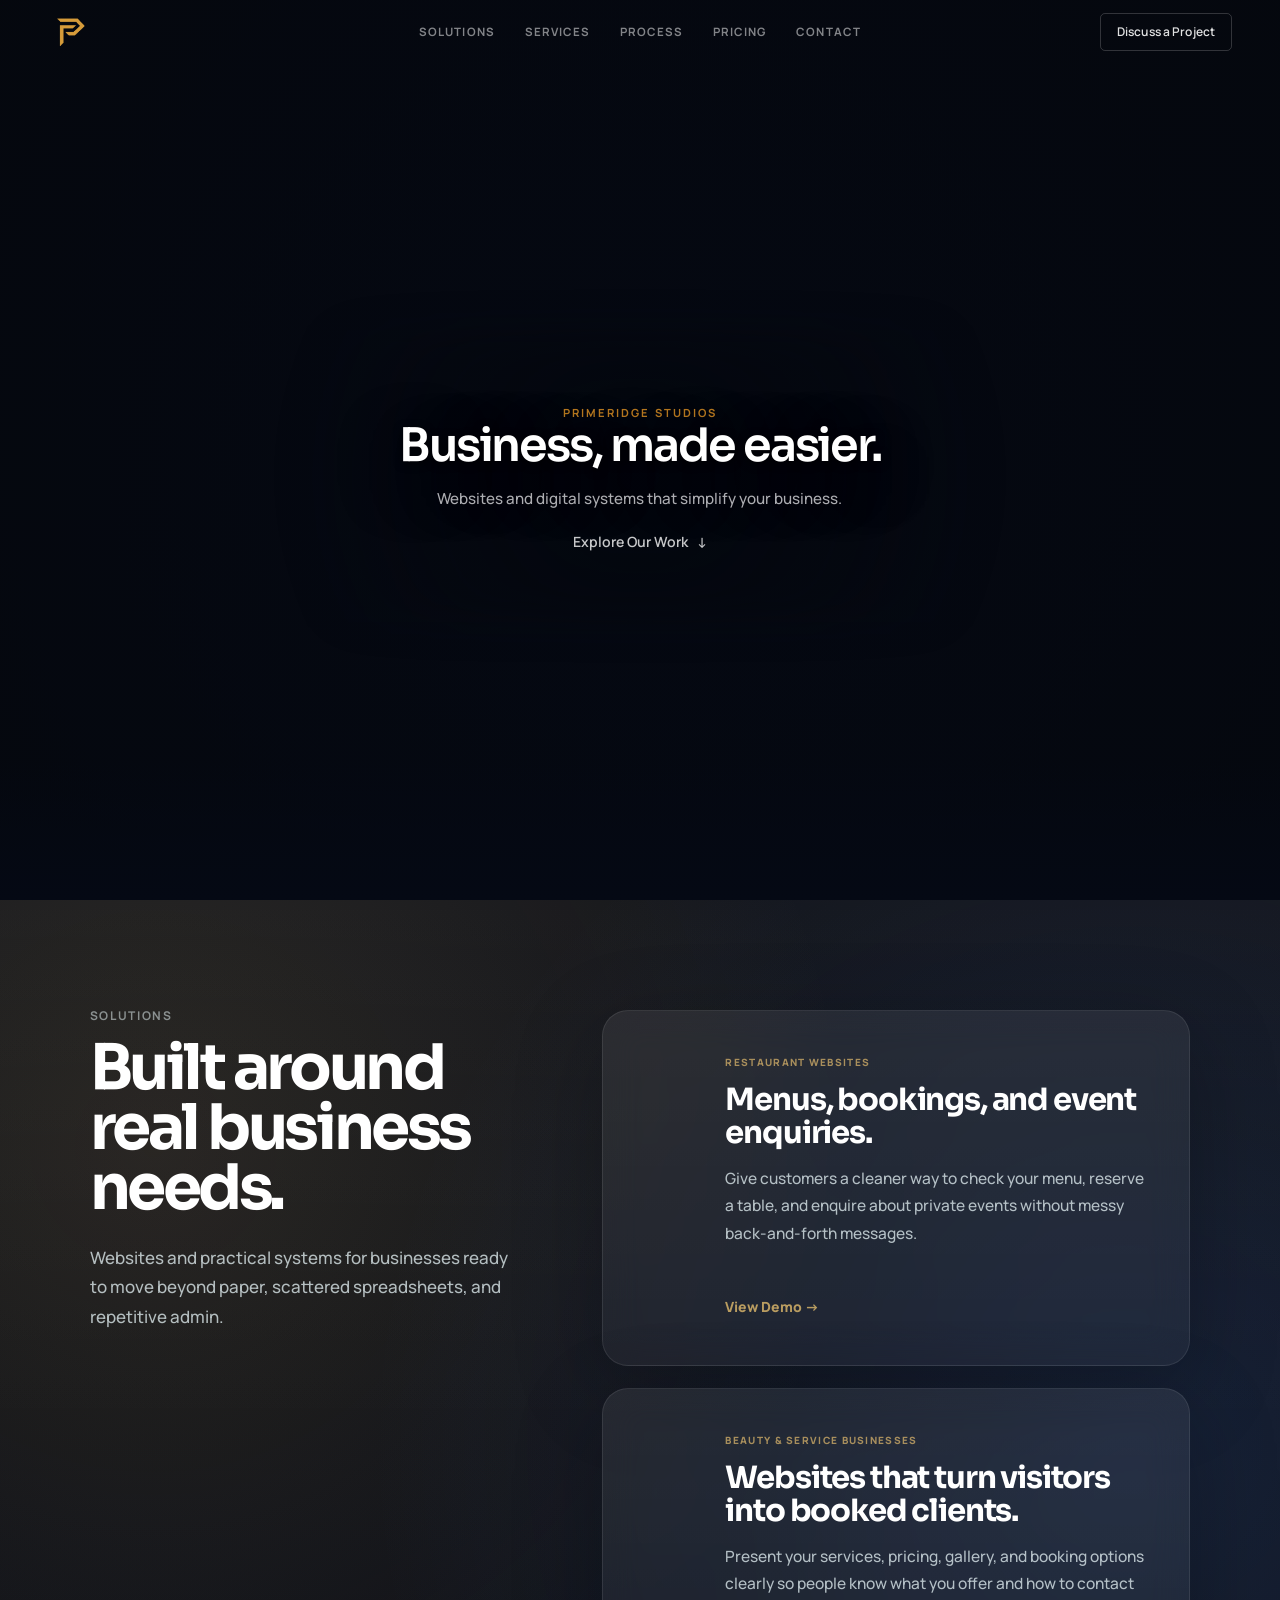
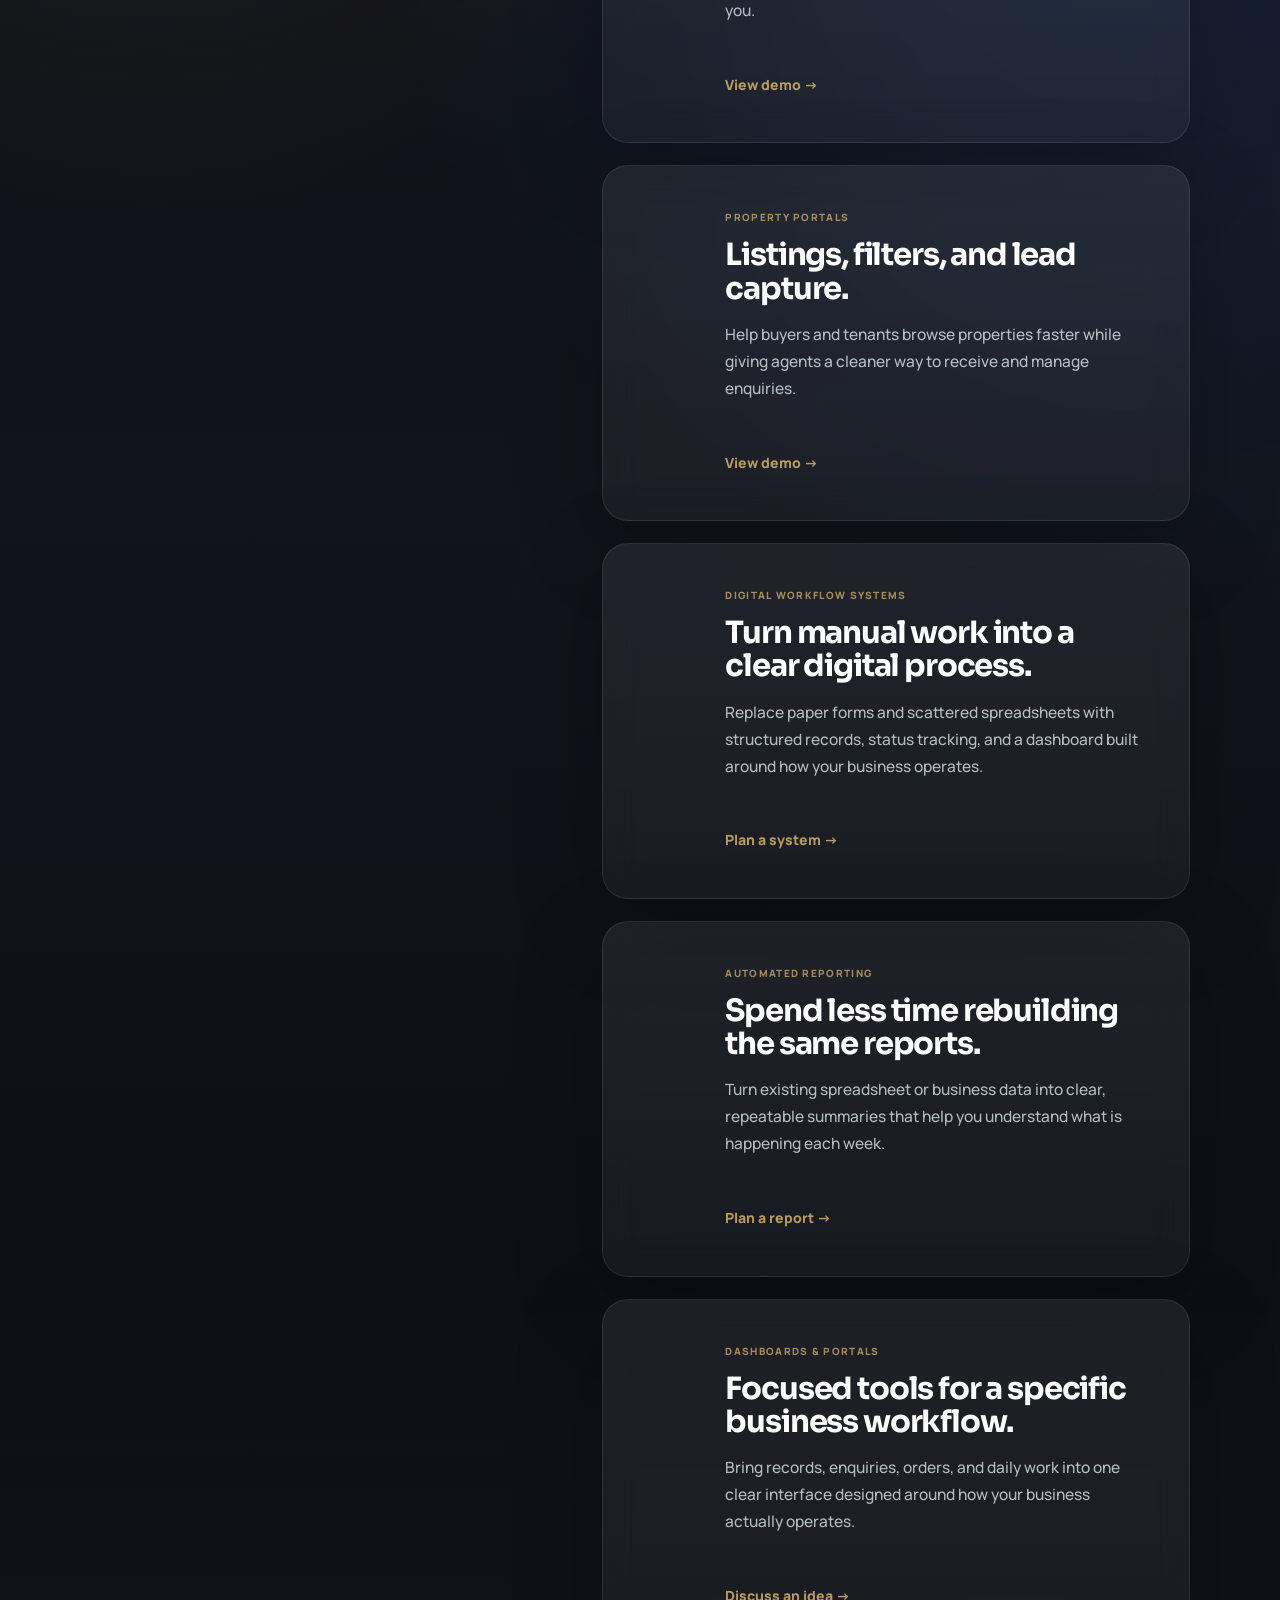
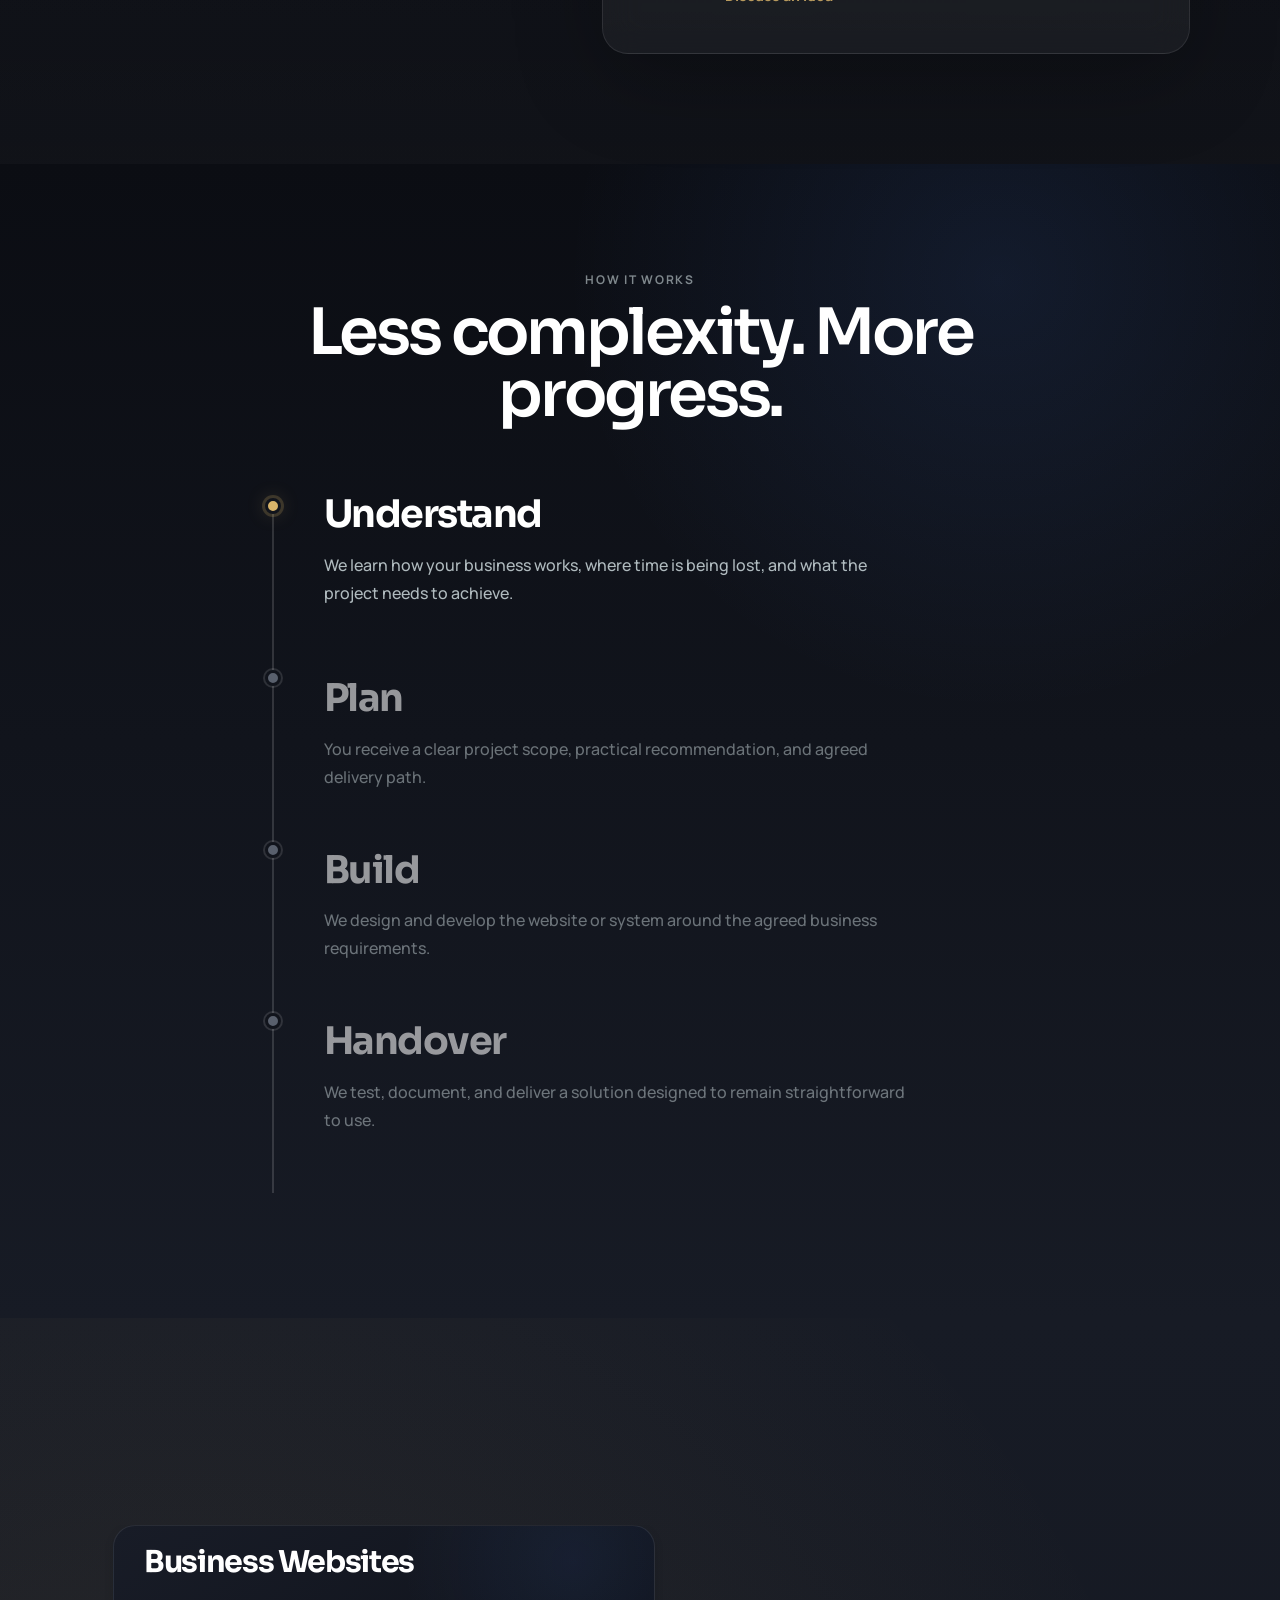
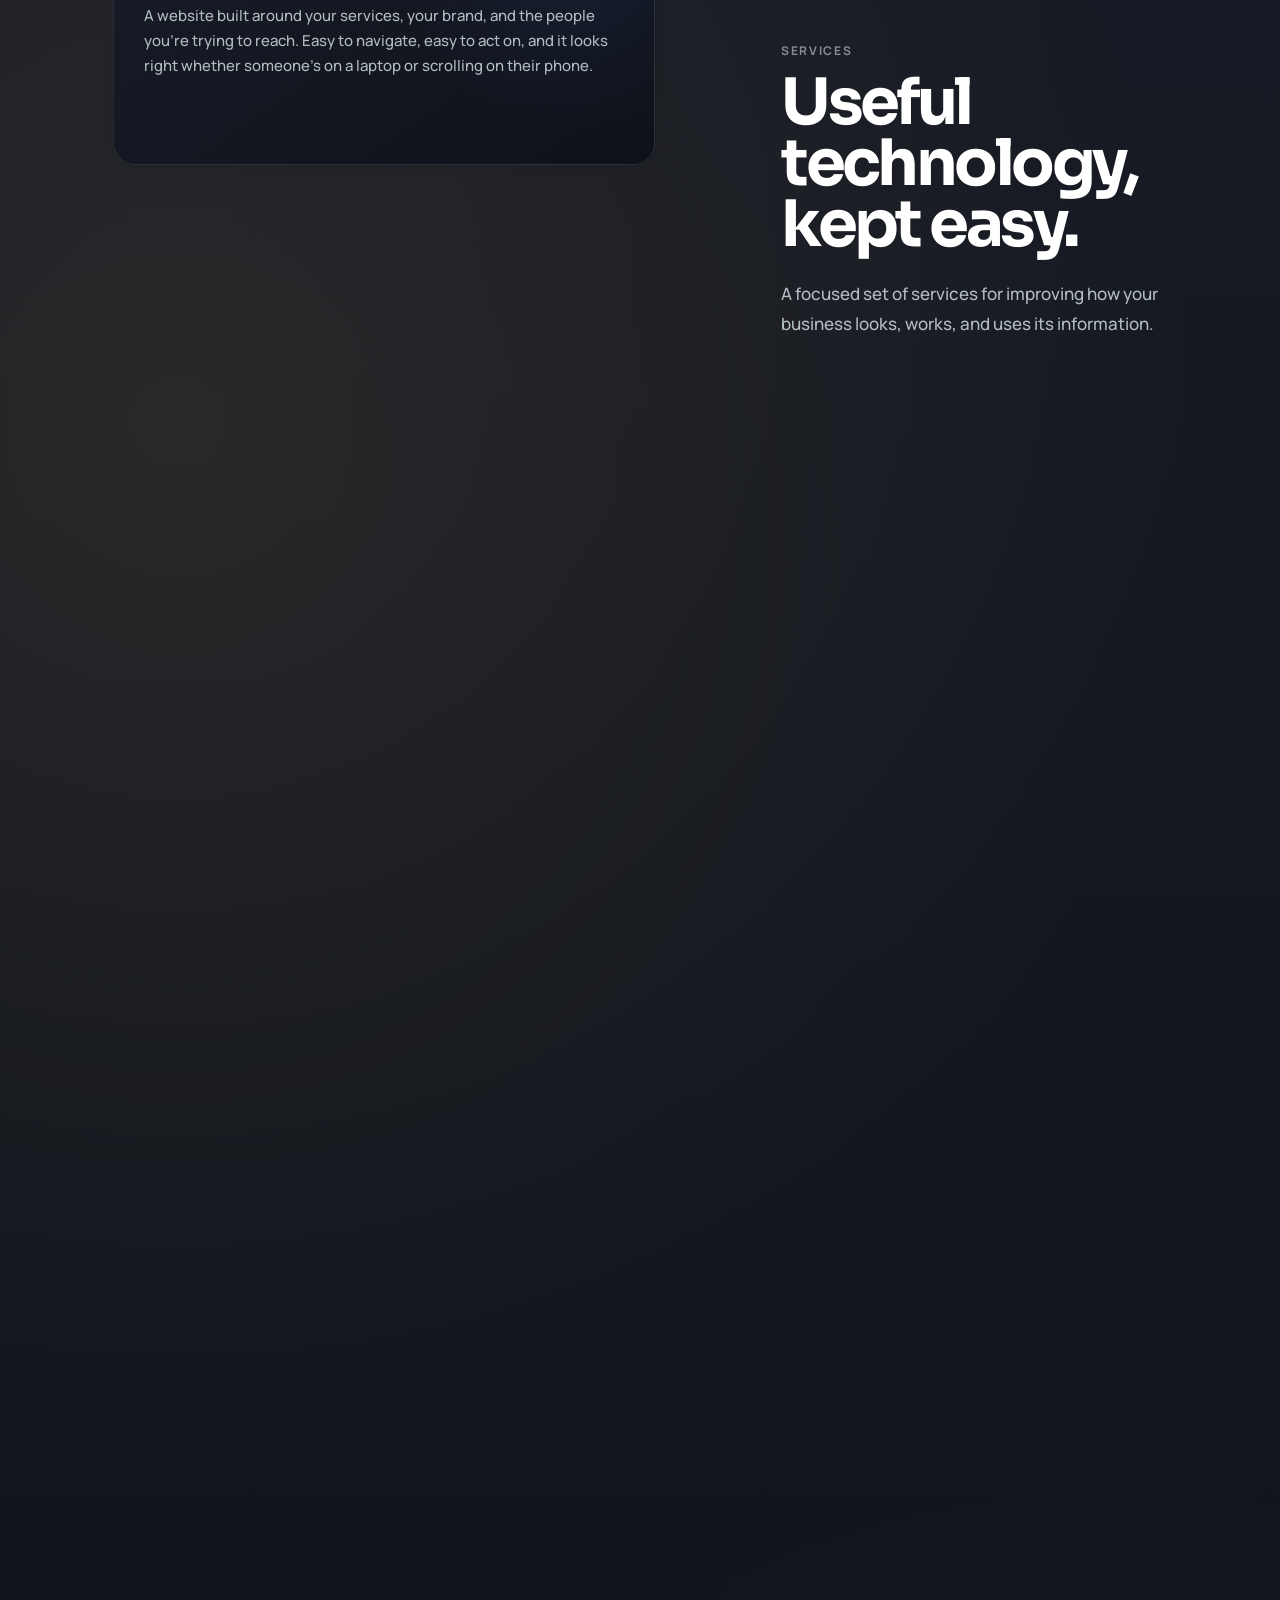
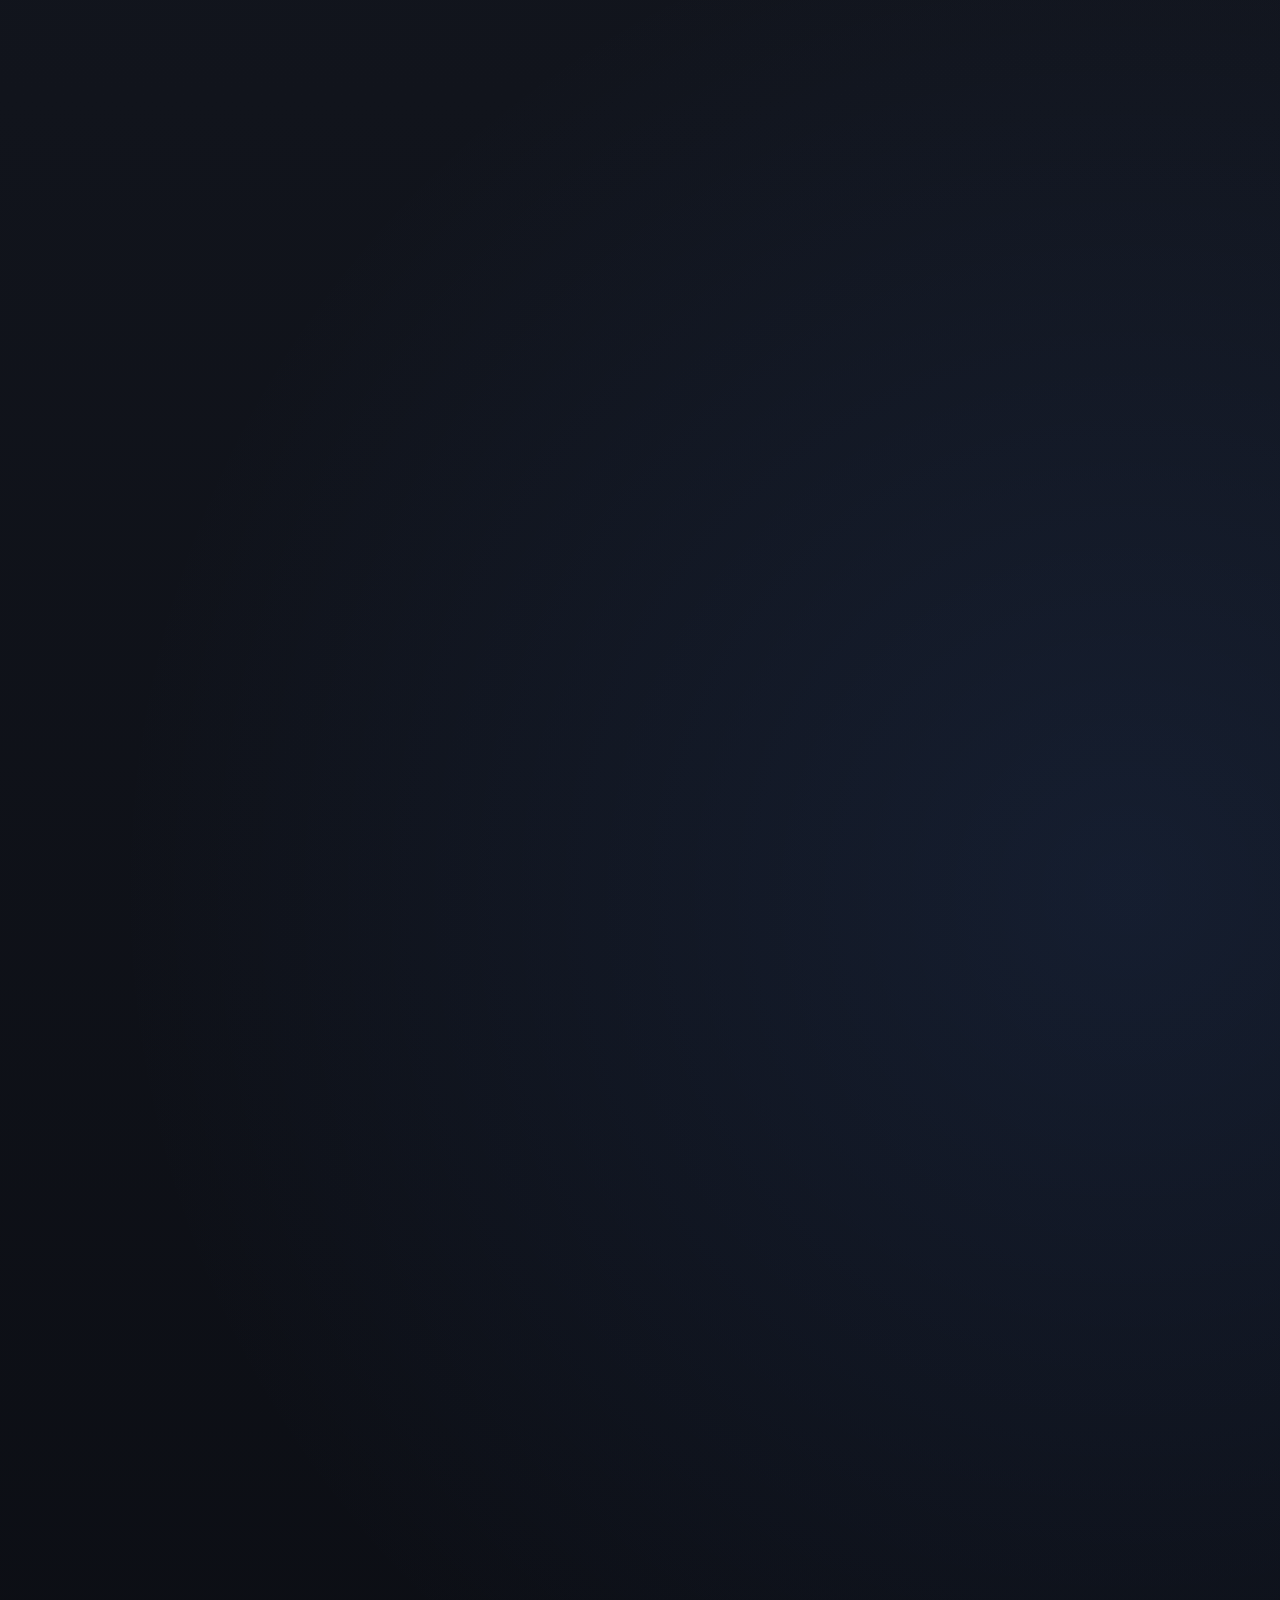
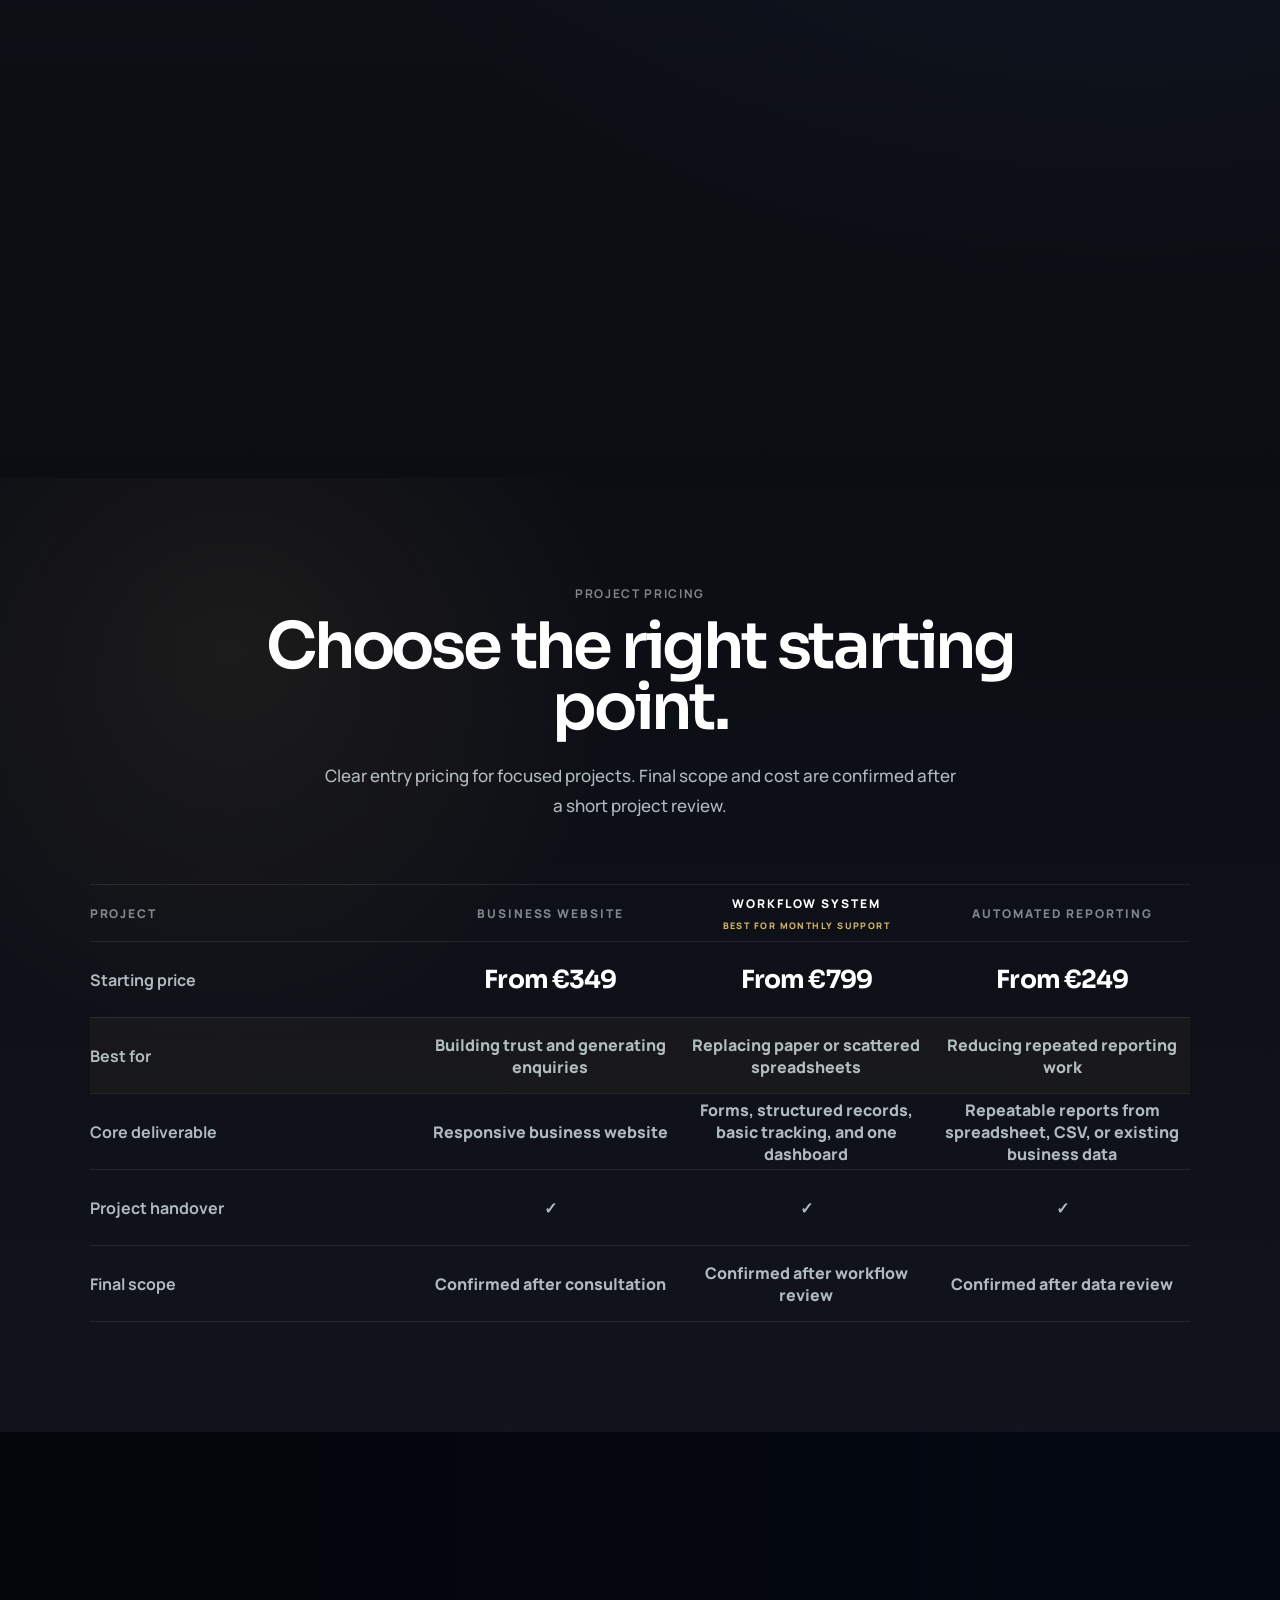
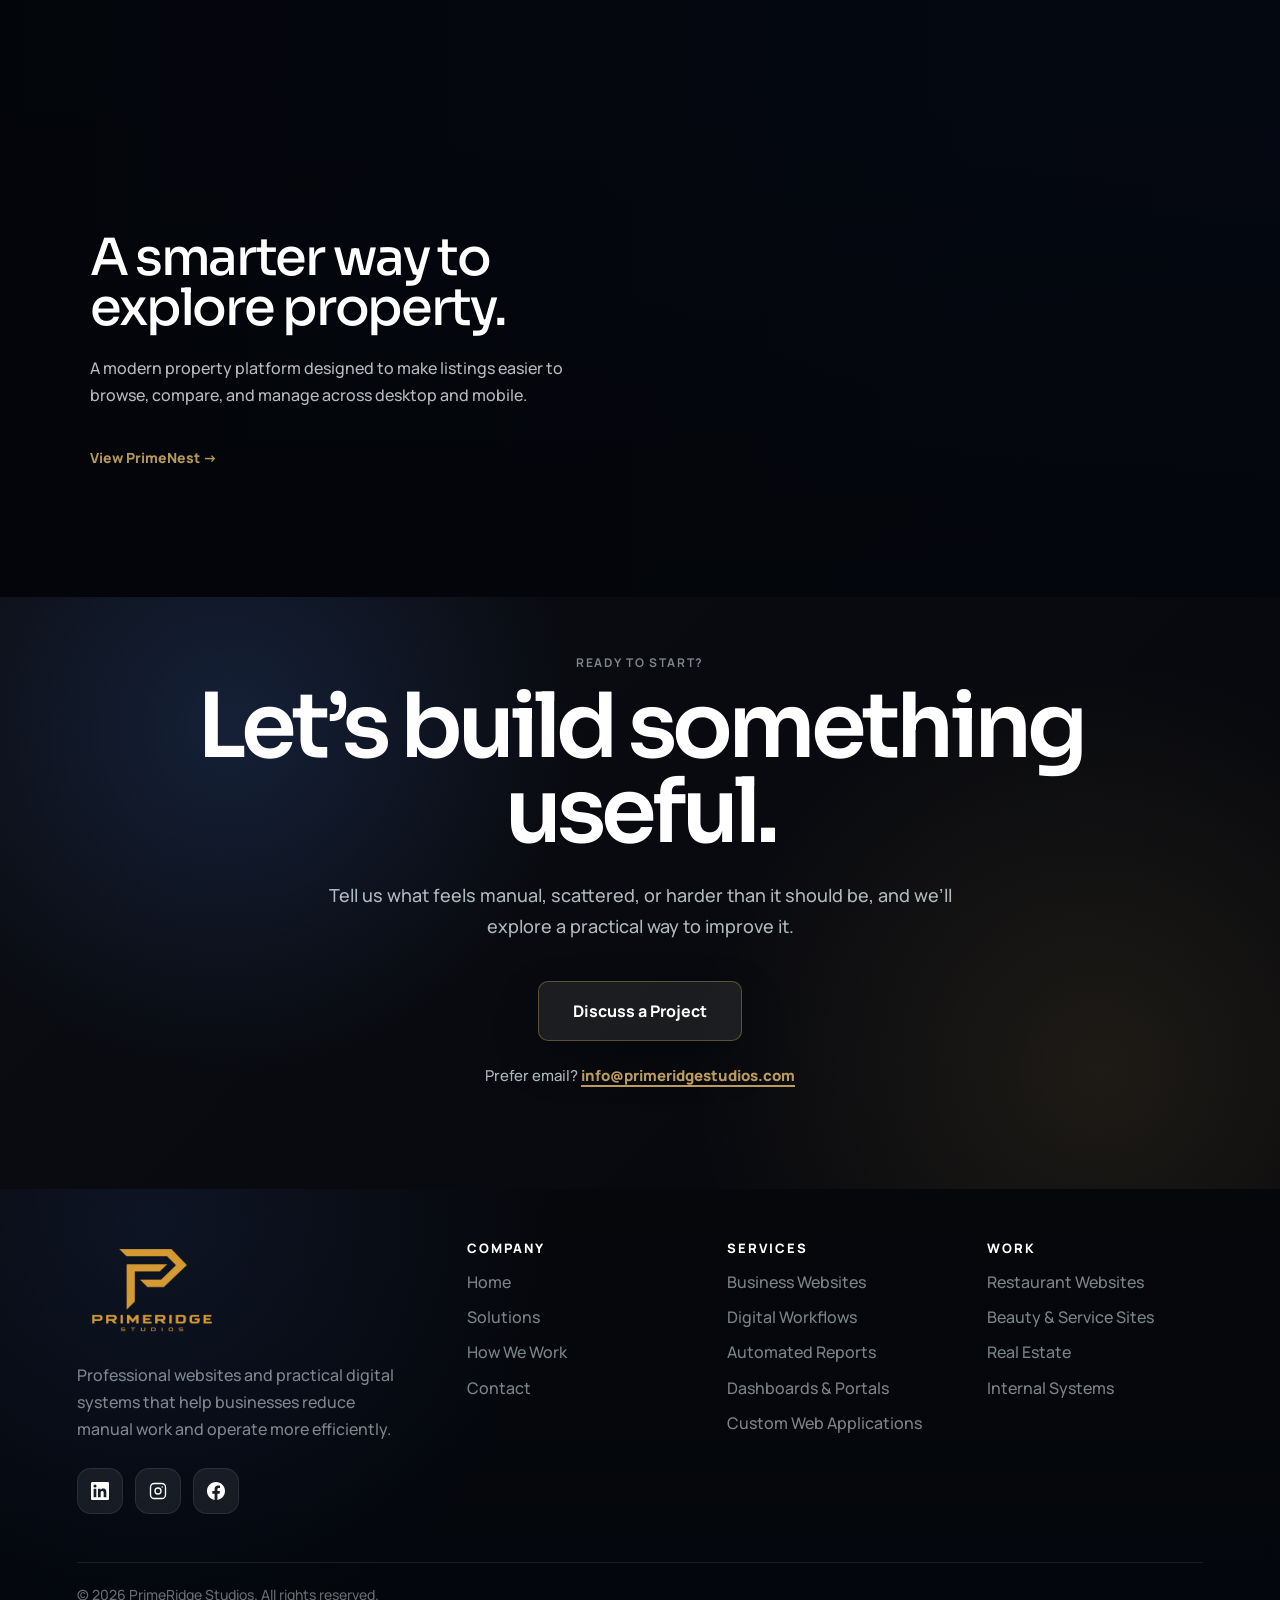
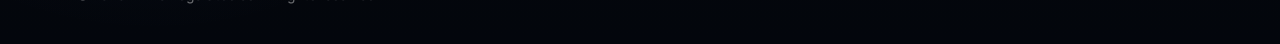
==== commit 192cfea5: "Improve process timeline and mobile responsiveness" ====
--- a/index.html
+++ b/index.html
@@ -243,11 +243,27 @@
     <h2>Less complexity. More progress.</h2>
   </div>
 
-  <div class="steps">
-    <article class="step reveal"><span>01</span><h3>Understand</h3><p>We learn how your business works, where time is being lost, and what the project needs to achieve.</p></article>
-    <article class="step reveal"><span>02</span><h3>Plan</h3><p>You receive a clear project scope, practical recommendation, and agreed delivery path.</p></article>
-    <article class="step reveal"><span>03</span><h3>Build</h3><p>We design and develop the website or system around the agreed business requirements.</p></article>
-    <article class="step reveal"><span>04</span><h3>Handover</h3><p>We test, document, and deliver a solution designed to remain straightforward to use.</p></article>
+  <div class="process-timeline" aria-label="Our four-step project process">
+    <div class="process-track" aria-hidden="true"><div class="process-track-fill"></div></div>
+    <article class="process-stage" data-process-stage>
+      <span class="process-marker" aria-hidden="true"></span>
+      <div class="process-stage-copy"><h3>Understand</h3><p>We learn how your business works, where time is being lost, and what the project needs to achieve.</p></div>
+    </article>
+    <article class="process-stage" data-process-stage>
+      <span class="process-marker" aria-hidden="true"></span>
+      <div class="process-stage-copy"><h3>Plan</h3><p>You receive a clear project scope, practical recommendation, and agreed delivery path.</p></div>
+    </article>
+    <article class="process-stage" data-process-stage>
+      <span class="process-marker" aria-hidden="true"></span>
+      <div class="process-stage-copy"><h3>Build</h3><p>We design and develop the website or system around the agreed business requirements.</p></div>
+    </article>
+    <article class="process-stage" data-process-stage>
+      <span class="process-marker" aria-hidden="true"></span>
+      <div class="process-stage-copy"><h3>Handover</h3><p>We test, document, and deliver a solution designed to remain straightforward to use.</p></div>
+    </article>
+    <div class="process-complete" aria-label="Process complete">
+      <span>✓</span>
+    </div>
   </div>
 </section>
 
--- a/styles.css
+++ b/styles.css
@@ -302,34 +302,38 @@
   flex-shrink: 0;
   display: inline-flex;
   align-items: center;
-  gap: 8px;
-  height: 40px;
-  padding: 0 18px;
-  border-radius: 8px;
-  font-size: 12.5px;
-  font-weight: 700;
-  letter-spacing: 0.04em;
-  color: #fff;
-  background: rgba(216, 180, 106, 0.08);
-  border: 1px solid rgba(216, 180, 106, 0.28);
-  transition: background 0.2s ease, border-color 0.2s ease, box-shadow 0.2s ease;
+  justify-content: center;
+
+  height: 38px;
+  padding: 0 16px;
+
+  color: rgba(255, 255, 255, 0.88);
+  background: transparent;
+
+  border: 1px solid rgba(255, 255, 255, 0.18);
+  border-radius: 5px;
+
+  font-size: 12px;
+  font-weight: 600;
+  letter-spacing: 0.01em;
+
   white-space: nowrap;
+
+  transition:
+    color 0.2s ease,
+    border-color 0.2s ease,
+    background 0.2s ease;
 }
 
 .nav-cta::before {
-  content: "";
-  width: 6px;
-  height: 6px;
-  border-radius: 50%;
-  background: #d8b46a;
-  box-shadow: 0 0 8px #d8b46a;
-  flex-shrink: 0;
+  content: none;
 }
 
 .nav-cta:hover {
-  background: rgba(216, 180, 106, 0.14);
-  border-color: rgba(216, 180, 106, 0.5);
-  box-shadow: 0 0 24px rgba(216, 180, 106, 0.12);
+  color: #fff;
+  background: rgba(255, 255, 255, 0.05);
+  border-color: rgba(255, 255, 255, 0.35);
+  box-shadow: none;
 }
 
 /* ── Hamburger — hidden on desktop ── */
@@ -365,9 +369,9 @@
 }
 
 .menu-toggle span:nth-child(2) {
-  width: 12px;
-  align-self: flex-end;
-  margin-right: 11px;
+  width: 18px;
+  align-self: auto;
+  margin-right: 0;
 }
 
 .menu-toggle.open span:nth-child(1) { transform: translateY(6.5px) rotate(45deg); }
@@ -1505,7 +1509,6 @@
   will-change: auto;
 }
 
-
 /* -------------------------
    Reduced motion
 ------------------------- */
@@ -1556,4 +1559,139 @@
   body {
     overflow-x: hidden;
   }
+}
+
+/* Process: vertical scroll progression */
+.process .section-head {
+  margin-bottom: 68px;
+}
+
+.process-timeline {
+  --process-progress: 0;
+  position: relative;
+  width: min(100%, 760px);
+  margin-inline: auto;
+}
+
+.process-track {
+  position: absolute;
+  left: 12px;
+  top: 12px;
+  bottom: 15px;
+  width: 2px;
+  background: rgba(255, 255, 255, .14);
+  pointer-events: none;
+}
+
+.process-track-fill {
+  width: 100%;
+  height: calc(var(--process-progress) * 100%);
+  background: var(--accent-2);
+  box-shadow: 0 0 15px rgba(216, 180, 106, .35);
+}
+
+.process-stage {
+  position: relative;
+  min-height: 165px;
+  padding: 0 0 58px 64px;
+}
+
+.process-stage:last-child {
+  min-height: 165px;
+  padding-bottom: 65px;
+}
+
+.process-marker {
+  position: absolute;
+  left: 5px;
+  top: 5px;
+  width: 16px;
+  height: 16px;
+  border: 3px solid var(--bg-3);
+  border-radius: 50%;
+  background: #59606d;
+  box-shadow: 0 0 0 2px rgba(255, 255, 255, .12);
+  transition: background .35s ease, box-shadow .35s ease;
+}
+
+.process-stage.is-active .process-marker {
+  background: var(--accent-2);
+  box-shadow: 0 0 0 3px rgba(216, 180, 106, .2), 0 0 20px rgba(216, 180, 106, .24);
+}
+
+.process-stage-copy {
+  opacity: .56;
+  transform: translateY(12px);
+  transition: opacity .5s ease, transform .5s ease;
+}
+
+.process-stage.is-active .process-stage-copy {
+  opacity: 1;
+  transform: translateY(0);
+}
+
+.process-stage h3 {
+  color: #fff;
+  font-size: clamp(27px, 3vw, 38px);
+  font-weight: 700;
+  letter-spacing: -.04em;
+  line-height: 1.15;
+}
+
+.process-stage p {
+  max-width: 590px;
+  margin-top: 14px;
+  color: var(--text-soft);
+  font-size: 16px;
+  line-height: 1.75;
+}
+
+@media (prefers-reduced-motion: reduce) {
+  .process-stage-copy {
+    opacity: 1;
+    transform: none;
+    transition: none;
+  }
+
+  .process-marker {
+    transition: none;
+  }
+}
+
+/* Timeline completion marker */
+.process-complete {
+  position: relative;
+  z-index: 2;
+
+  display: flex;
+  align-items: center;
+  justify-content: center;
+
+  width: 28px;
+  height: 28px;
+  margin-left: -1px;
+
+  border: 2px solid var(--accent-2);
+  border-radius: 50%;
+
+  background: var(--bg-3);
+  color: var(--accent-2);
+
+  opacity: 0;
+  transform: scale(.65);
+
+  transition:
+    opacity .35s ease,
+    transform .35s ease;
+}
+
+.process-complete.is-complete {
+  opacity: 1;
+  transform: scale(1);
+}
+
+.process-complete span {
+  font-size: 16px;
+  font-weight: 700;
+  line-height: 1;
 }
--- a/responsive.css
+++ b/responsive.css
@@ -194,8 +194,11 @@
 
   .capability-item.is-open .capability-panel {
     opacity: 1;
-    padding: 2px 22px 24px;
-    /* max-height is set inline by JS to the panel's real content height */
+    padding: 2px 22px 0;
+  }
+
+  .capability-item.is-open .capability-panel p {
+    margin-bottom: 28px;
   }
 
   .capability-item p {
@@ -852,4 +855,11 @@
   .hero-link {
     transition: none;
   }
-}+}
+/* Vertical process progression overrides previous .steps grid */
+@media (max-width: 640px) {
+  .process .section-head { margin-bottom: 48px; }
+  .process-stage { min-height: 150px; padding-left: 48px; padding-bottom: 44px; }
+  .process-stage h3 { font-size: 27px; }
+  .process-stage p { font-size: 14.5px; line-height: 1.7; }
+}
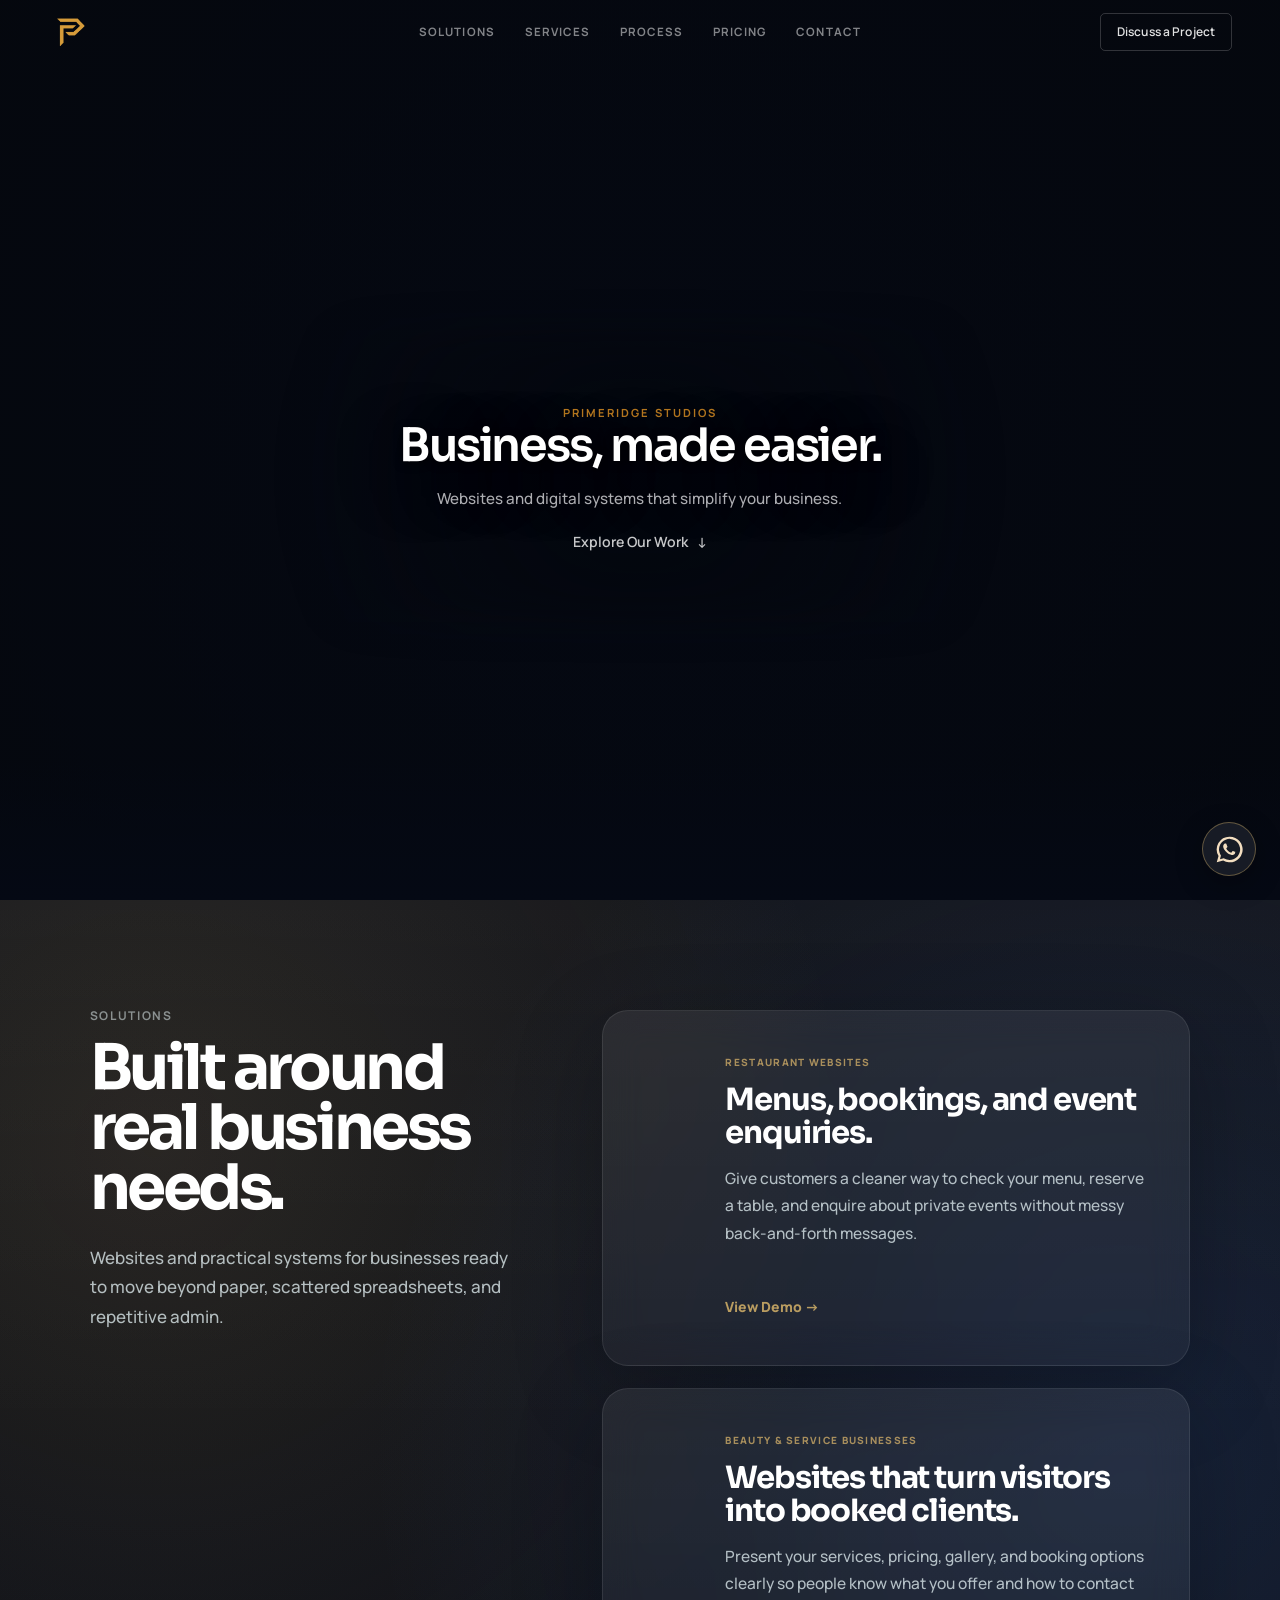
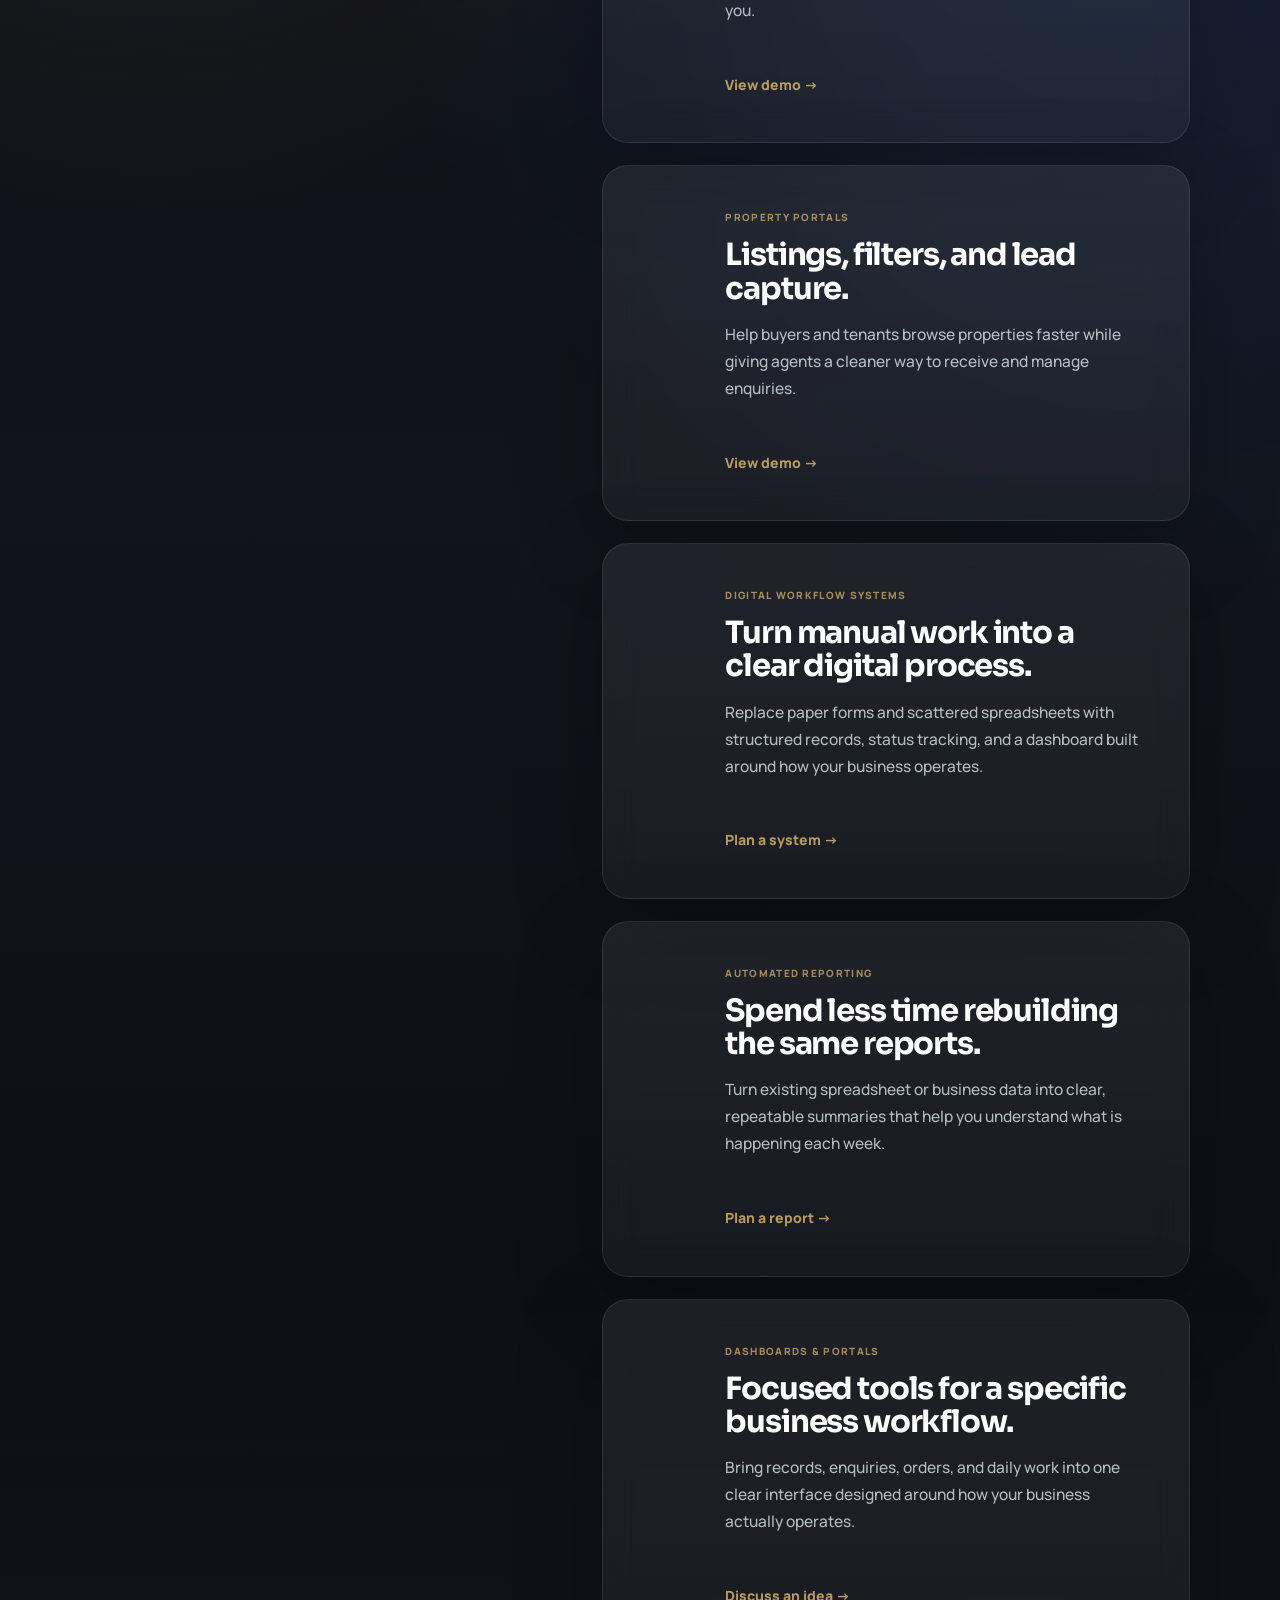
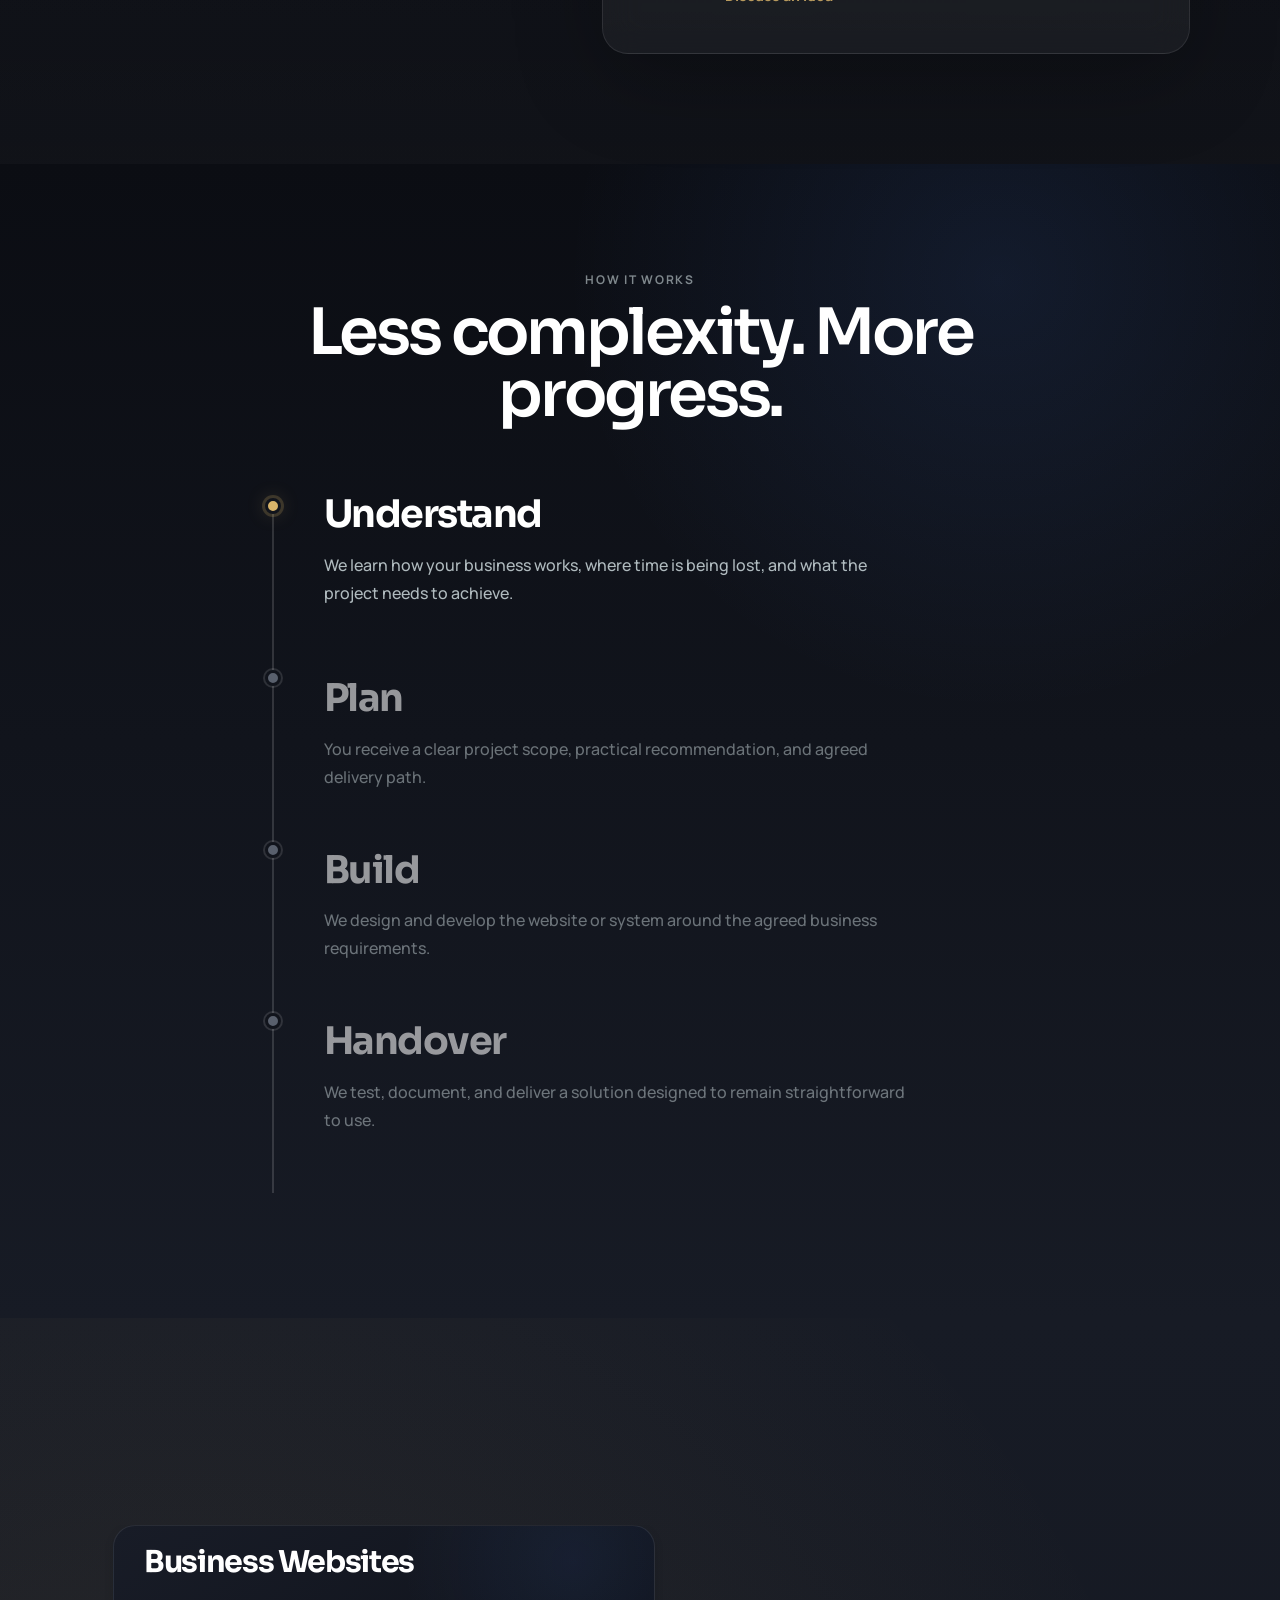
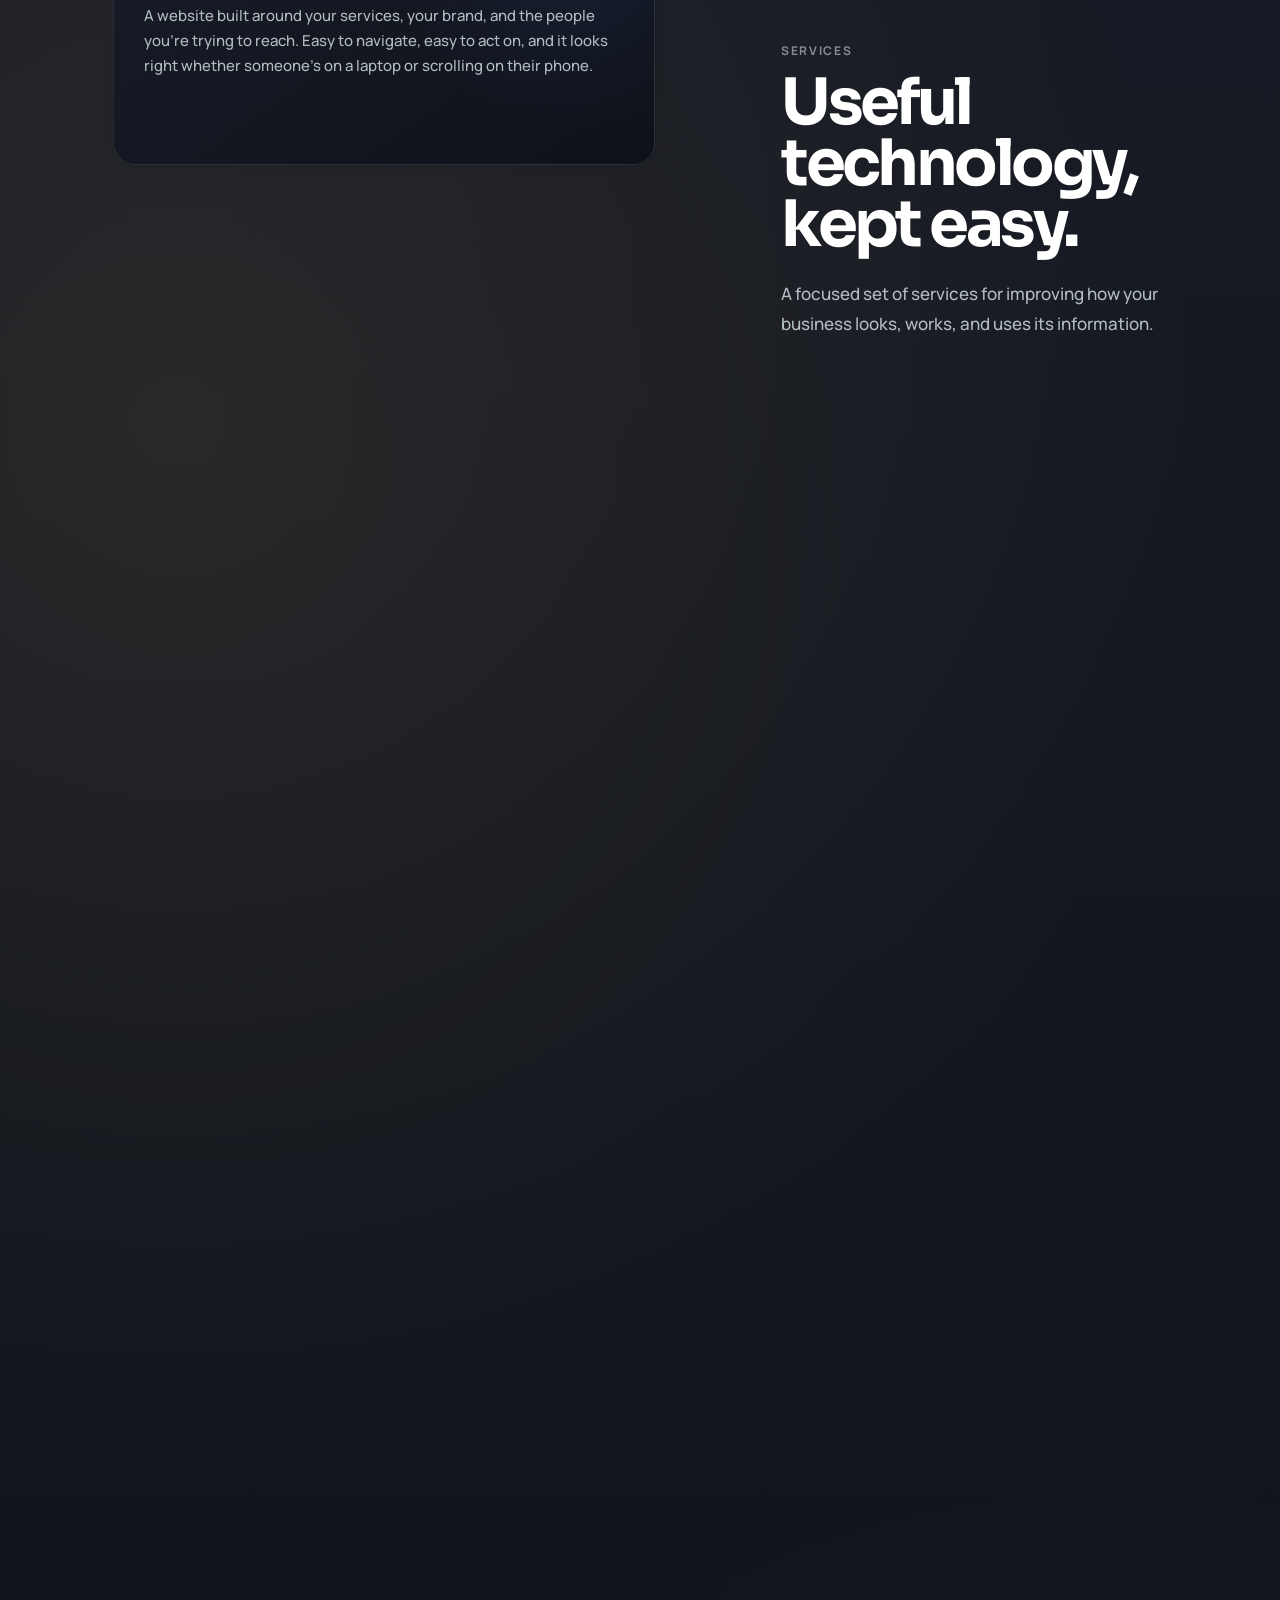
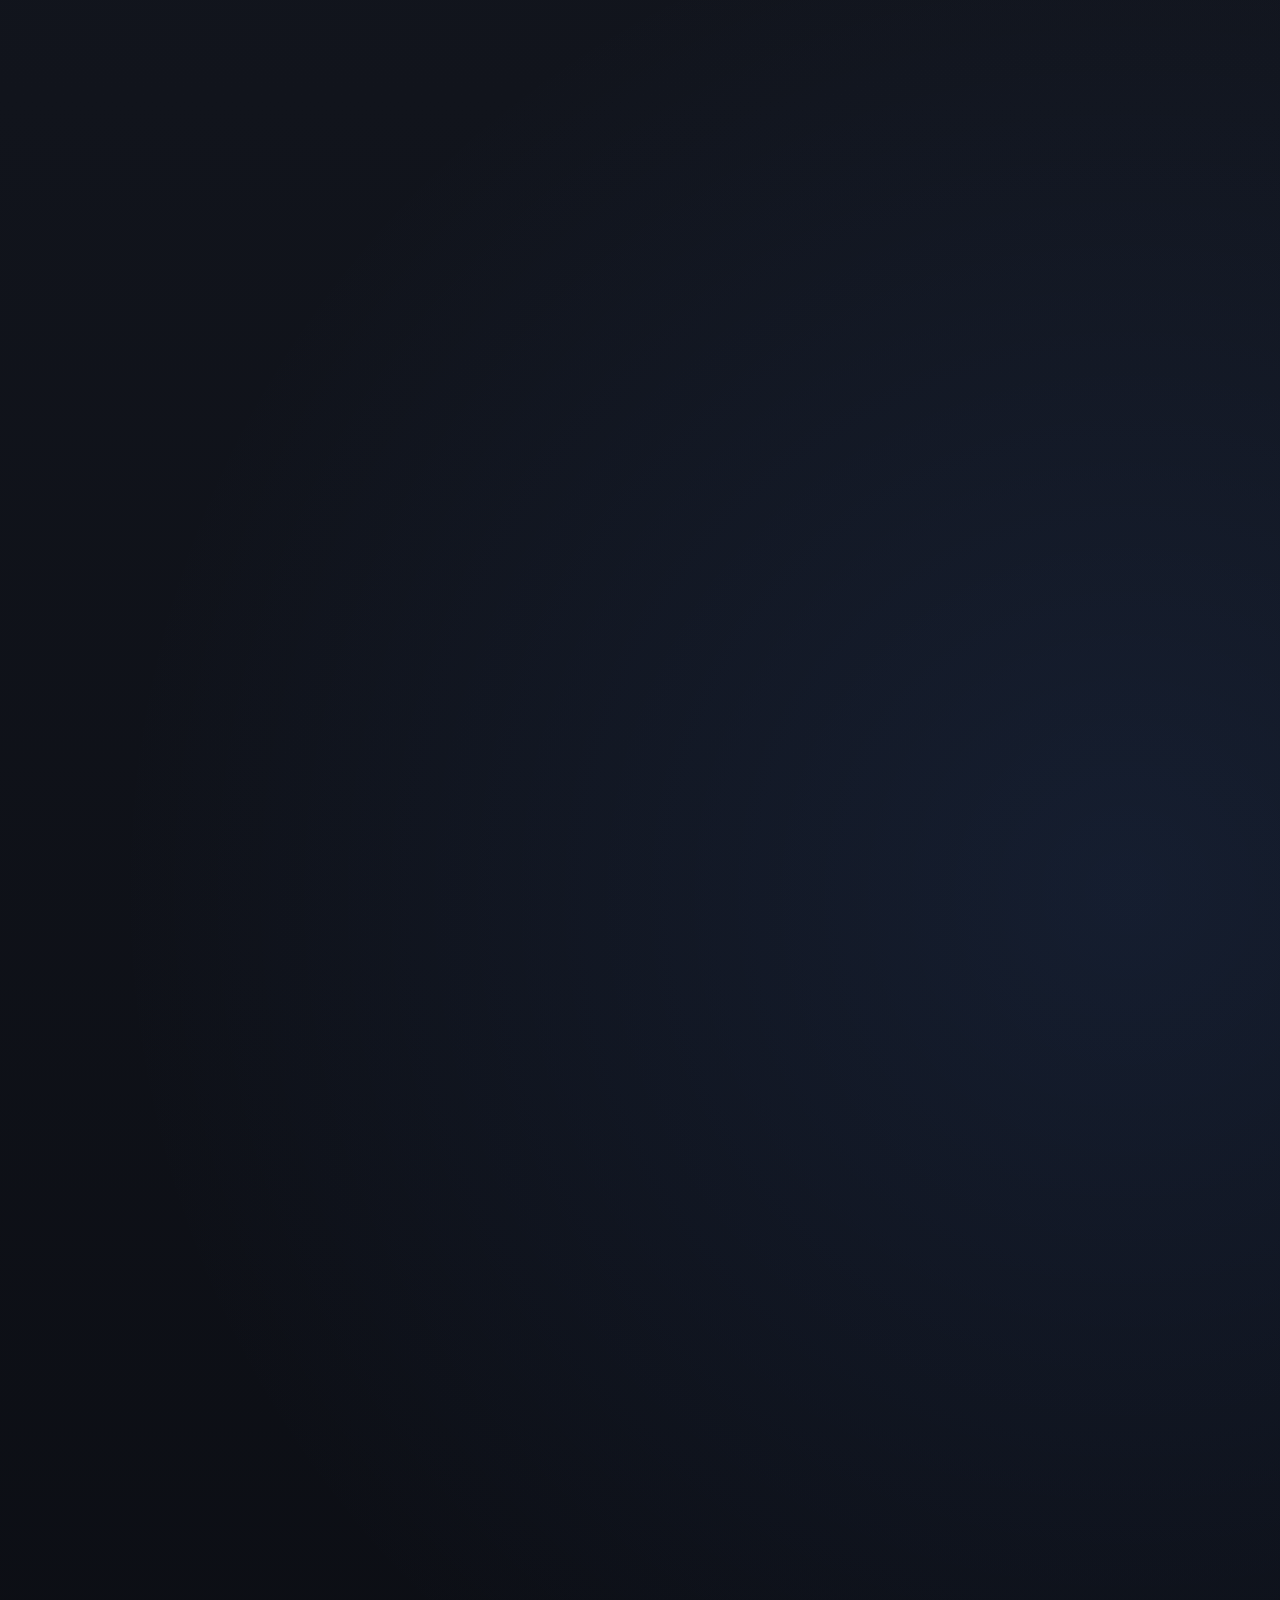
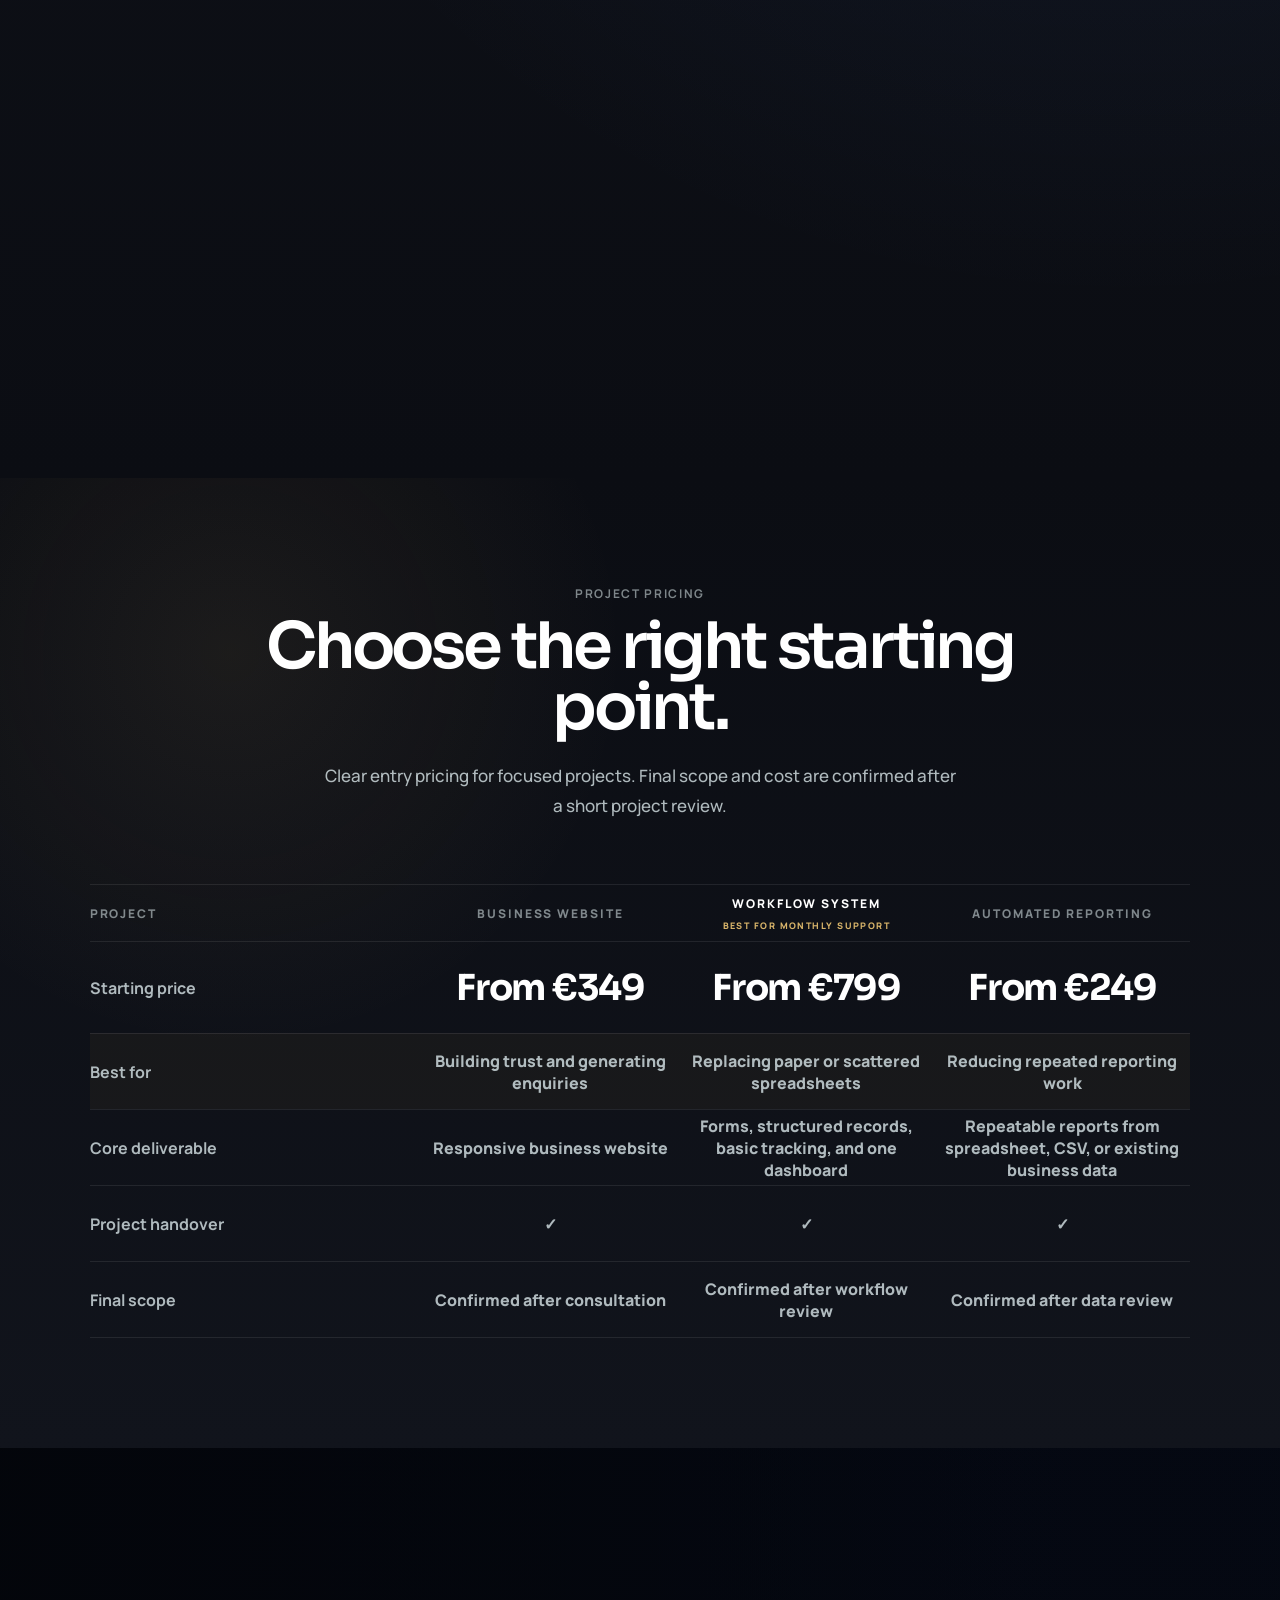
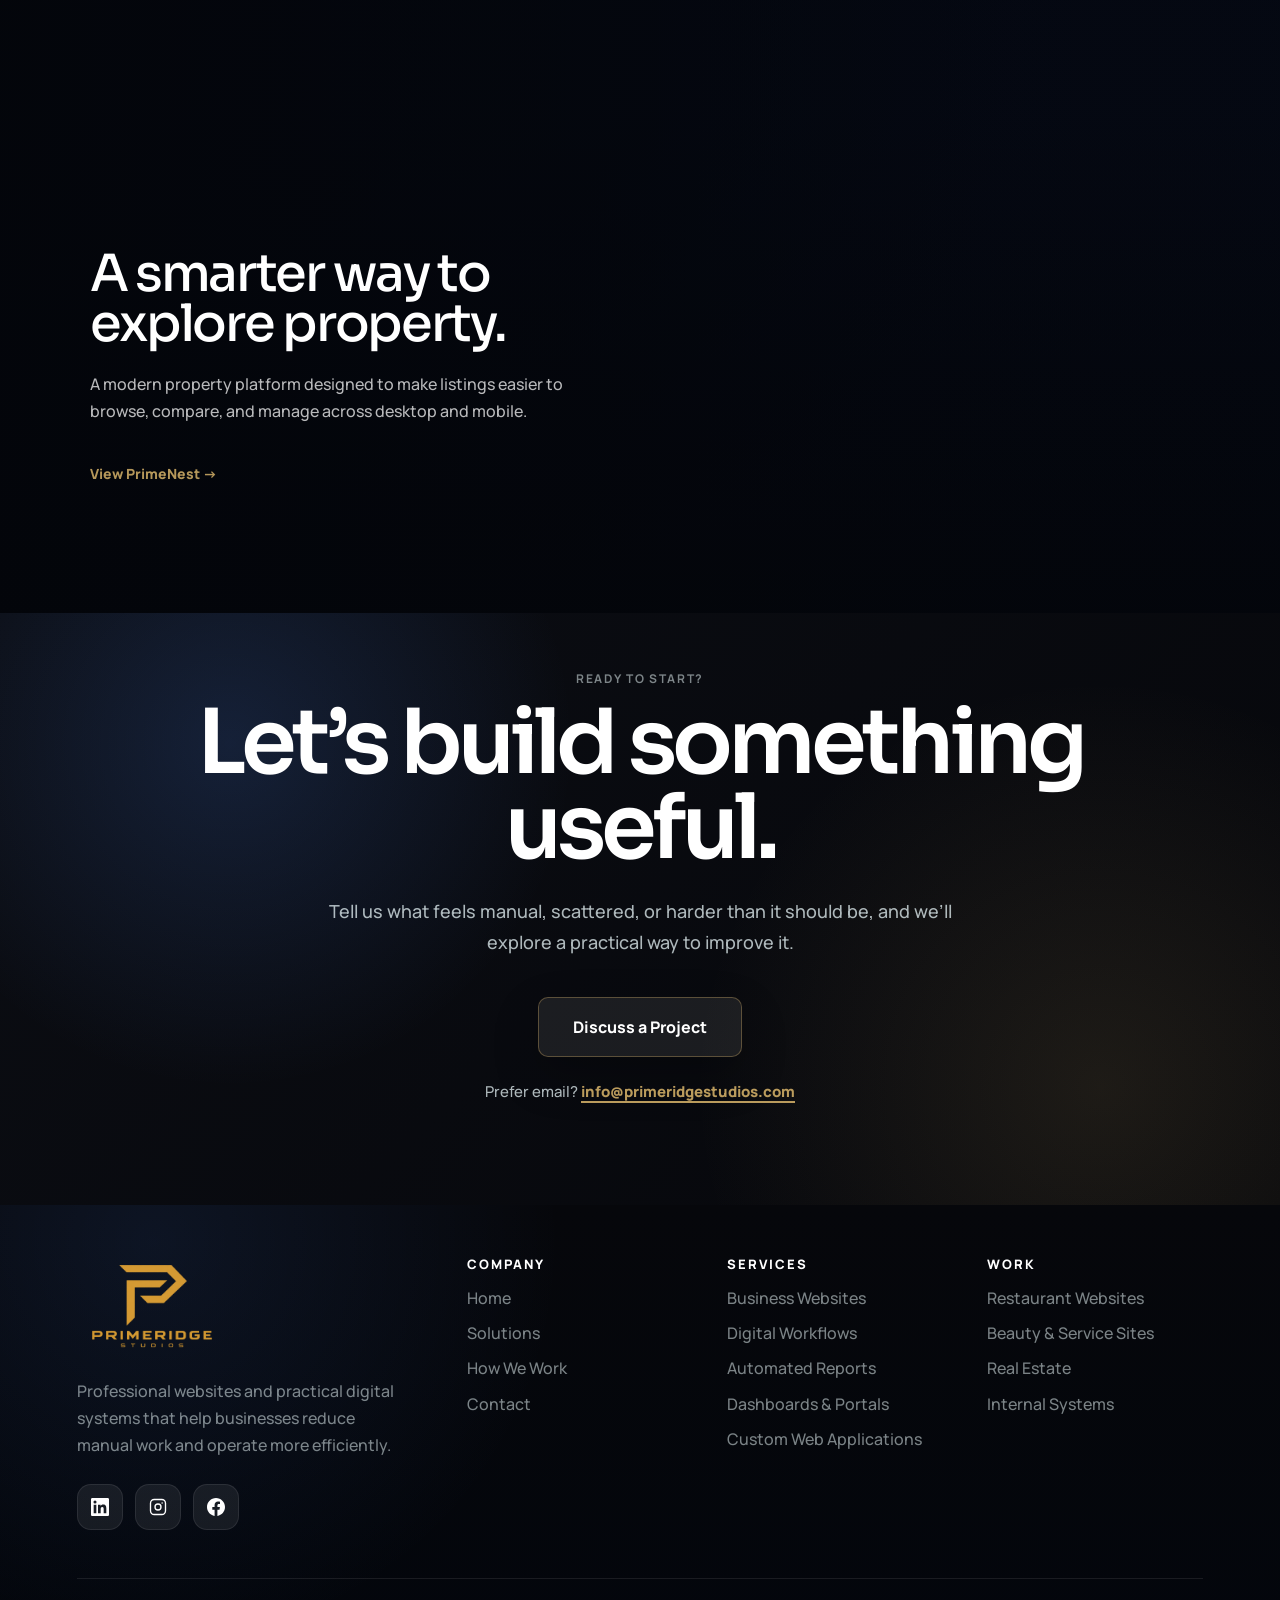
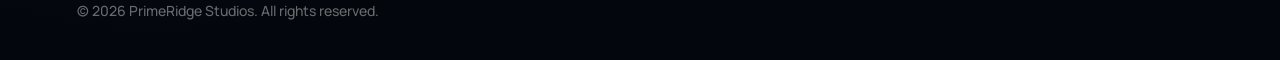
==== commit 718613b7: "Refactor CSS and update Beauty Salon demo link" ====
--- a/index.html
+++ b/index.html
@@ -29,8 +29,7 @@
 
   <link rel="preconnect" href="https://fonts.googleapis.com">
   <link rel="preconnect" href="https://fonts.gstatic.com" crossorigin>
-  <link rel="stylesheet" href="https://fonts.googleapis.com/css2?family=Manrope:wght@400;500;600;700;800&family=Sora:wght@400;500;600;700;800&display=swap"
-        media="print" onload="this.media='all'">
+  <link rel="stylesheet" href="https://fonts.googleapis.com/css2?family=Manrope:wght@400;500;600;700;800&family=Sora:wght@400;500;600;700;800&display=swap">
   <noscript><link rel="stylesheet" href="https://fonts.googleapis.com/css2?family=Manrope:wght@400;500;600;700;800&family=Sora:wght@400;500;600;700;800&display=swap"></noscript>
   <link rel="stylesheet" href="styles.css" />
   <link rel="stylesheet" href="responsive.css" />
@@ -179,7 +178,7 @@
             so people know what you offer and how to contact you.
           </p>
         </header>
-        <a href="/projects/Keira-Natalie/" target="_blank" rel="noopener noreferrer" class="solution-link">View demo →</a>
+        <a href="https://beautysalon.primeridgestudios.com/" target="_blank" rel="noopener noreferrer" class="solution-link">View demo →</a>
       </article>
 
       <article class="solution-panel reveal">
@@ -544,6 +543,16 @@
   </div>
 </footer>
 
+<!-- Floating WhatsApp contact -->
+<a class="whatsapp-float"
+   href="https://wa.me/35679419933?text=Hi%20PrimeRidge%20Studios%2C%20I%27d%20like%20to%20discuss%20a%20project."
+   target="_blank" rel="noopener noreferrer"
+   aria-label="Chat with PrimeRidge Studios on WhatsApp" title="Chat on WhatsApp">
+  <svg viewBox="0 0 32 32" width="27" height="27" fill="currentColor" aria-hidden="true" focusable="false">
+    <path d="M16 .8A15.1 15.1 0 0 0 3 23.6L.9 31l7.6-2A15.2 15.2 0 1 0 16 .8zm0 27.6a12.4 12.4 0 0 1-6.3-1.7l-.5-.3-4.5 1.2 1.2-4.4-.3-.5A12.5 12.5 0 1 1 16 28.4zm6.9-9.3c-.4-.2-2.2-1.1-2.6-1.2-.3-.1-.6-.2-.8.2-.3.4-1 1.2-1.2 1.4-.2.2-.4.3-.8.1-.4-.2-1.6-.6-3.1-1.9-1.1-1-1.9-2.2-2.1-2.6-.2-.4 0-.6.2-.8l.6-.7.4-.6c.1-.2 0-.5 0-.7l-1.2-2.8c-.3-.7-.6-.6-.8-.6h-.7c-.3 0-.7.1-1 .5-.3.4-1.3 1.3-1.3 3.1s1.3 3.6 1.5 3.9c.2.2 2.5 3.8 6 5.3.8.3 1.4.5 1.9.6.8.3 1.5.2 2.1.1.6-.1 2.2-.9 2.5-1.8.3-.9.3-1.7.2-1.8-.1-.2-.3-.3-.7-.5z"/>
+  </svg>
+</a>
+
 <script src="script.js" defer></script>
 
 </body>
--- a/styles.css
+++ b/styles.css
@@ -34,10 +34,10 @@
 }
 
 html {
-  scroll-behavior: auto; /* JS handles smooth scroll with offset */
+  scroll-behavior: auto;
   overflow-x: clip;
   width: 100%;
-  -webkit-text-size-adjust: 100%; /* stop iOS auto-inflating text on rotate */
+  -webkit-text-size-adjust: 100%;
   text-size-adjust: 100%;
 }
 
@@ -77,7 +77,6 @@
   text-transform: uppercase;
 }
 
-/* Promoted to its own compositor layer — no repaint on scroll */
 body::before {
   content: "";
   position: fixed;
@@ -89,29 +88,22 @@
     linear-gradient(180deg, #06070b 0%, #0b0d13 48%, #06070b 100%);
 }
 
-a { color: inherit; text-decoration: none; }
-
-img,
-svg { display: block; max-width: 100%; }
-
-h1,
-h2,
-h3,
-.pricing-row strong {
+a {
+  color: inherit; text-decoration: none;
+}
+
+img, svg {
+  display: block; max-width: 100%;
+}
+
+h1, h2, h3, .pricing-row strong {
   font-family: "Sora", "Manrope", Arial, sans-serif;
 }
 
-p,
-a,
-span,
-li,
-button,
-input,
-textarea { font-family: inherit; }
-
-/* -------------------------
-   Header / Navigation
-------------------------- */
+p, a, span, li, button {
+  font-family: inherit;
+}
+
 .site-header {
   position: fixed;
   top: 0;
@@ -139,13 +131,14 @@
     box-shadow 0.3s ease;
 }
 
-/* Column 1 — brand left */
-.navbar .brand { justify-self: start; }
-
-/* Column 2 — links centred */
-.navbar .nav-links { justify-self: center; }
-
-/* Column 3 — right group */
+.navbar .brand {
+  justify-self: start;
+}
+
+.navbar .nav-links {
+  justify-self: center;
+}
+
 .navbar .nav-right {
   justify-self: end;
   display: flex;
@@ -161,7 +154,6 @@
   -webkit-backdrop-filter: blur(22px);
 }
 
-/* ── Brand ── */
 .brand {
   display: inline-flex;
   align-items: center;
@@ -177,7 +169,6 @@
   object-fit: contain;
 }
 
-/* ── Centre nav links (desktop) ── */
 .nav-links {
   display: flex;
   align-items: center;
@@ -208,7 +199,9 @@
   background: rgba(255, 255, 255, 0.06);
 }
 
-.nav-links a.active { color: #fff; }
+.nav-links a.active {
+  color: #fff;
+}
 
 .nav-links a::after {
   content: "";
@@ -224,11 +217,10 @@
   transition: transform 0.22s ease;
 }
 
-.nav-links a:hover::after,
-.nav-links a.active::after { transform: scaleX(1); }
-
-/* ── CTA button ── */
-/* ── Shared buttons ── */
+.nav-links a:hover::after, .nav-links a.active::after {
+  transform: scaleX(1);
+}
+
 .btn {
   display: inline-flex;
   align-items: center;
@@ -256,18 +248,11 @@
   transform: translateY(-2px);
 }
 
-.btn:focus-visible,
-.nav-links a:focus-visible,
-.nav-cta:focus-visible,
-.hero-link:focus-visible,
-.text-link:focus-visible {
+.btn:focus-visible, .nav-links a:focus-visible, .nav-cta:focus-visible, .hero-link:focus-visible, .text-link:focus-visible {
   outline: 2px solid var(--accent-2);
   outline-offset: 4px;
 }
 
-/* Supports both class patterns used across the site:
-   class="btn primary" and class="btn btn-primary" */
-.btn.primary,
 .btn-primary {
   color: #11141c;
   background: #f3dec0;
@@ -275,29 +260,12 @@
   box-shadow: 0 16px 42px rgba(0, 0, 0, 0.24);
 }
 
-.btn.primary:hover,
 .btn-primary:hover {
   color: #06070b;
   background: #fff;
   border-color: #fff;
 }
 
-.btn.secondary,
-.btn-secondary {
-  color: rgba(255, 255, 255, 0.9);
-  background: rgba(255, 255, 255, 0.055);
-  border-color: rgba(255, 255, 255, 0.16);
-  backdrop-filter: blur(12px);
-  -webkit-backdrop-filter: blur(12px);
-}
-
-.btn.secondary:hover,
-.btn-secondary:hover {
-  color: #fff;
-  background: rgba(255, 255, 255, 0.1);
-  border-color: rgba(255, 255, 255, 0.3);
-}
-
 .nav-cta {
   flex-shrink: 0;
   display: inline-flex;
@@ -336,7 +304,6 @@
   box-shadow: none;
 }
 
-/* ── Hamburger — hidden on desktop ── */
 .menu-toggle {
   display: none;
   flex-direction: column;
@@ -374,13 +341,17 @@
   margin-right: 0;
 }
 
-.menu-toggle.open span:nth-child(1) { transform: translateY(6.5px) rotate(45deg); }
-.menu-toggle.open span:nth-child(2) { opacity: 0; transform: scaleX(0); }
-.menu-toggle.open span:nth-child(3) { transform: translateY(-6.5px) rotate(-45deg); }
-
-/* -------------------------
-   Hero
-------------------------- */
+.menu-toggle.open span:nth-child(1) {
+  transform: translateY(6.5px) rotate(45deg);
+}
+
+.menu-toggle.open span:nth-child(2) {
+  opacity: 0; transform: scaleX(0);
+}
+
+.menu-toggle.open span:nth-child(3) {
+  transform: translateY(-6.5px) rotate(-45deg);
+}
 
 .hero {
   position: relative;
@@ -399,7 +370,6 @@
   isolation: isolate;
 }
 
-/* Background video */
 .hero-video {
   position: absolute;
   inset: 0;
@@ -415,7 +385,6 @@
   user-select: none;
 }
 
-/* Balanced overlay for centered content */
 .hero-overlay {
   position: absolute;
   inset: 0;
@@ -438,7 +407,6 @@
   pointer-events: none;
 }
 
-/* Fade into the next section */
 .hero::after {
   content: "";
   position: absolute;
@@ -458,15 +426,6 @@
   pointer-events: none;
 }
 
-/* Content wrapper */
-.hero-inner {
-  position: relative;
-  z-index: 1;
-
-  width: min(100%, 900px);
-  margin-inline: auto;
-}
-
 .hero-copy {
   width: 100%;
   max-width: 680px;
@@ -492,7 +451,6 @@
   filter: blur(18px);
 }
 
-/* Small brand label */
 .hero-kicker {
   margin: 0 0 18px;
 
@@ -504,7 +462,6 @@
   text-transform: uppercase;
 }
 
-/* Main heading */
 .hero-copy h1 {
   max-width: 660px;
   margin: 0 auto;
@@ -521,7 +478,6 @@
     0 18px 60px rgba(0, 0, 0, 0.65);
 }
 
-/* Supporting text */
 .hero-text {
   max-width: 520px;
   margin: 22px auto 0;
@@ -531,7 +487,6 @@
   line-height: 1.65;
 }
 
-/* Minimal scroll link */
 .hero-link {
   display: inline-flex;
   align-items: center;
@@ -555,15 +510,7 @@
   transform: translateY(2px);
 }
 
-/* -------------------------
-   Shared Sections
-------------------------- */
-
-.intro,
-.section,
-.services,
-.featured-build,
-.footer {
+.section, .services, .featured-build, .footer {
   padding-left: 7%;
   padding-right: 7%;
 }
@@ -578,21 +525,17 @@
   text-align: center;
 }
 
-.intro h2,
-.section-head h2,
-.cta-inner h2 {
+.section-head h2, .cta-inner h2 {
   color: #fff;
   font-weight: 600;
   line-height: 0.96;
   letter-spacing: -0.05em;
 }
 
-.intro h2,
 .section-head h2 {
   font-size: clamp(40px, 5vw, 72px);
 }
 
-.intro p,
 .section-head p {
   max-width: 640px;
   margin: 22px auto 0;
@@ -601,9 +544,6 @@
   line-height: 1.75;
 }
 
-/* -------------------------
-   Work / Solutions
-------------------------- */
 .work {
   position: relative;
   overflow: visible;
@@ -631,18 +571,6 @@
   align-items: start;
 }
 
-/* .services-left .eyebrow {
-  display: inline-block;
-  margin-bottom: 16px;
-
-  color: var(--muted);
-
-  font-size: 12px;
-  font-weight: 700;
-  letter-spacing: 0.14em;
-  text-transform: uppercase;
-} */
-
 .services-left h2 {
   max-width: 430px;
 
@@ -674,10 +602,6 @@
   align-self: start;
 }
 
-/* .work-sticky .eyebrow { 
-  color: var(--muted); 
-} */
-
 .work-sticky h2 {
   max-width: 520px;
   color: #fff;
@@ -687,7 +611,7 @@
   letter-spacing: -0.055em;
 }
 
-.work-sticky p  {
+.work-sticky p {
   max-width: 430px;
   margin: 24px 0 0;
   color: var(--text-soft);
@@ -695,8 +619,7 @@
   line-height: 1.75;
 }
 
-.solution-stack,
-.solution-grid {
+.solution-stack {
   position: relative;
   z-index: 2;
   display: grid;
@@ -727,7 +650,7 @@
   transition: transform 0.3s ease, border-color 0.3s ease, background 0.3s ease, box-shadow 0.3s ease;
 }
 
-  .solution-panel::before {
+.solution-panel::before {
   content: "";
   position: absolute;
   inset: 0;
@@ -739,8 +662,8 @@
   pointer-events: none;
 }
 
-.solution-panel > * { 
-  position: relative; z-index: 1; 
+.solution-panel > * {
+  position: relative; z-index: 1;
 }
 
 .solution-panel:hover {
@@ -750,8 +673,8 @@
   box-shadow: 0 34px 110px rgba(0, 0, 0, 0.34);
 }
 
-.solution-panel:hover::before { 
-  opacity: 1; 
+.solution-panel:hover::before {
+  opacity: 1;
 }
 
 .solution-count {
@@ -770,8 +693,8 @@
   letter-spacing: 0.08em;
 }
 
-.solution-content { 
-  grid-area: copy; 
+.solution-content {
+  grid-area: copy;
 }
 
 .solution-type {
@@ -802,8 +725,7 @@
   line-height: 1.75;
 }
 
-.solution-link,
-.text-link {
+.solution-link, .text-link {
   grid-area: link;
   display: inline-flex;
   align-items: center;
@@ -819,73 +741,21 @@
   transition: transform 0.25s ease, color 0.25s ease;
 }
 
-.solution-link:hover,
-.text-link:hover {
+.solution-link:hover, .text-link:hover {
   transform: translateX(6px);
   color: #fff;
 }
 
-/* -------------------------
-   Process
-------------------------- */
 .process {
   background:
     radial-gradient(circle at 78% 10%, rgba(79, 140, 255, 0.10), transparent 30%),
     linear-gradient(180deg, var(--bg-2) 0%, var(--bg-4) 100%);
 }
 
-.process .section-head {
-    margin-bottom: 10px;
-}
-
-.steps {
-  display: grid;
-  grid-template-columns: repeat(4, 1fr);
-  border-top: 1px solid var(--line);
-}
-
-.step {
-  min-height: 275px;
-  padding: 34px 26px 0 0;
-  border-right: 1px solid var(--line);
-}
-
-.step:last-child { border-right: 0; }
-
-.step span {
-  color: var(--faint);
-  font-size: 13px;
-  font-weight: 700;
-}
-
-.step h3 {
-  margin-top: 72px;
-  margin-left: 5px;
-  color: #fff;
-  font-size: 34px;
-  font-weight: 700;
-  letter-spacing: -0.035em;
-}
-
-.step p {
-  max-width: 250px;
-  margin-top: 16px;
-  margin-left: 5px;
-  color: var(--text-soft);
-  line-height: 1.6;
-}
-
-/* -------------------------
-   Services / Capabilities
-------------------------- */
 .services {
   position: relative;
   overflow: visible;
 
-  /*
-    Creates the scrolling distance used to build the stack.
-    Six cards = roughly six viewport stages.
-  */
   min-height: 440vh;
 
   padding: 90px 7%;
@@ -939,14 +809,8 @@
 
   border: 0;
 
-  /* Important: cards waiting below the stage are hidden */
   overflow: hidden;
 }
-
-
-/* =========================
-   Capability cards
-========================= */
 
 .capability-item {
   --i: 0;
@@ -994,38 +858,39 @@
   will-change: transform;
 }
 
-
-/*
-  THIS is the part that was wrong in your CSS.
-  We use --i consistently.
-*/
-
-.capability-item:nth-child(1) { --i: 0; }
-.capability-item:nth-child(2) { --i: 1; }
-.capability-item:nth-child(3) { --i: 2; }
-.capability-item:nth-child(4) { --i: 3; }
-.capability-item:nth-child(5) { --i: 4; }
-.capability-item:nth-child(6) { --i: 5; }
+.capability-item:nth-child(1) {
+  --i: 0;
+}
+
+.capability-item:nth-child(2) {
+  --i: 1;
+}
+
+.capability-item:nth-child(3) {
+  --i: 2;
+}
+
+.capability-item:nth-child(4) {
+  --i: 3;
+}
+
+.capability-item:nth-child(5) {
+  --i: 4;
+}
+
+.capability-item:nth-child(6) {
+  --i: 5;
+}
 
 .capability-item:last-child {
   box-shadow:
     0 10px 30px rgba(0, 0, 0, 0.18);
 }
 
-/* =========================
-   Content
-========================= */
-
 .capability-content {
   position: relative;
 }
 
-/* Accordion button/icon/panel wrapper elements — neutral on desktop.
-   The desktop pinned card-stack always shows the full paragraph, so
-   here the button is just an unstyled wrapper, the icon is hidden,
-   and the panel is always fully open. The actual collapse/expand
-   accordion behavior is added inside the mobile media query in
-   responsive.css, where the desktop stack is already disabled. */
 .capability-toggle {
   display: block;
   width: 100%;
@@ -1067,7 +932,6 @@
   letter-spacing: -0.045em;
 }
 
-
 .capability-item p {
   max-width: 500px;
 
@@ -1078,9 +942,6 @@
   font-size: 15px;
   line-height: 1.65;
 }
-
-
-/* No hover movement or pseudo-element */
 
 .capability-item::before {
   content: none;
@@ -1094,8 +955,6 @@
     inset 0 1px 0 rgba(255,255,255,.04);
 }
 
-/* Very slight card variation */
-
 .capability-item:nth-child(2) {
   background:
     radial-gradient(circle at 88% 16%, rgba(216, 180, 106, 0.06), transparent 32%),
@@ -1126,9 +985,6 @@
     linear-gradient(145deg, #1b1f2b, #0c0f17);
 }
 
-/* -------------------------
-   Pricing
-------------------------- */
 .pricing {
   background:
     radial-gradient(circle at 18% 18%, rgba(216, 180, 106, 0.08), transparent 30%),
@@ -1141,8 +997,7 @@
   border-bottom: 1px solid var(--line);
 }
 
-.pricing-header,
-.pricing-row {
+.pricing-header, .pricing-row {
   display: grid;
   grid-template-columns: 1.3fr 1fr 1fr 1fr;
   align-items: center;
@@ -1157,12 +1012,17 @@
   text-transform: uppercase;
 }
 
-.pricing-header div,
-.pricing-row div,
-.pricing-row strong { text-align: center; }
-
-.pricing-header div:first-child { text-align: left; }
-.pricing-header div:nth-child(3) { color: #fff; }
+.pricing-header div, .pricing-row div, .pricing-row strong {
+  text-align: center;
+}
+
+.pricing-header div:first-child {
+  text-align: left;
+}
+
+.pricing-header div:nth-child(3) {
+  color: #fff;
+}
 
 .pricing-header div:nth-child(3)::after {
   content: "Best for monthly support";
@@ -1179,7 +1039,9 @@
   transition: background 0.25s ease;
 }
 
-.pricing-row:hover { background: rgba(255, 255, 255, 0.035); }
+.pricing-row:hover {
+  background: rgba(255, 255, 255, 0.035);
+}
 
 .pricing-row span {
   color: var(--text-soft);
@@ -1198,14 +1060,18 @@
   letter-spacing: -0.035em;
 }
 
-.pricing-row:first-of-type { min-height: 92px; }
-.pricing-row:first-of-type strong { font-size: clamp(30px, 2.8vw, 46px); }
-
-.featured-row { background: rgba(216, 180, 106, 0.045); }
-
-/* -------------------------
-   Featured Build
-------------------------- */
+.pricing-row:nth-child(2) {
+  min-height: 92px;
+}
+
+.pricing-row:nth-child(2) strong {
+  font-size: clamp(30px, 2.8vw, 46px);
+}
+
+.featured-row {
+  background: rgba(216, 180, 106, 0.045);
+}
+
 .featured-build {
   display: grid;
   grid-template-columns: 1.1fr 0.9fr;
@@ -1303,10 +1169,6 @@
   margin-top: 28px;
 }
 
-/* -------------------------
-   Final CTA
-------------------------- */
-
 .cta-final {
   position: relative;
   overflow: hidden;
@@ -1319,9 +1181,13 @@
   text-align: center;
 }
 
-.cta-bg,
-.blob { pointer-events: none; }
-.cta-bg { position: absolute; inset: 0; overflow: hidden; }
+.cta-bg, .blob {
+  pointer-events: none;
+}
+
+.cta-bg {
+  position: absolute; inset: 0; overflow: hidden;
+}
 
 .blob {
   position: absolute;
@@ -1387,9 +1253,6 @@
   text-underline-offset: 4px;
 }
 
-/* -------------------------
-   Footer
-------------------------- */
 .footer {
   padding: 50px 0 40px;
   background:
@@ -1406,7 +1269,9 @@
   align-items: start;
 }
 
-.footer-brand { max-width: 320px; }
+.footer-brand {
+  max-width: 320px;
+}
 
 .nav-logo {
   display: inline-flex;
@@ -1478,7 +1343,9 @@
   transition: color 0.25s ease;
 }
 
-.footer-col a:hover { color: #fff; }
+.footer-col a:hover {
+  color: #fff;
+}
 
 .footer-bottom {
   display: flex;
@@ -1491,9 +1358,6 @@
   font-size: 14px;
 }
 
-/* -------------------------
-   Reveal Animations
-------------------------- */
 .reveal {
   opacity: 0;
   transform: translateY(28px);
@@ -1509,59 +1373,6 @@
   will-change: auto;
 }
 
-/* -------------------------
-   Reduced motion
-------------------------- */
-@media (prefers-reduced-motion: reduce) {
-  html {
-    scroll-behavior: auto;
-  }
-
-  .hero-video,
-  .primenest-bg-video {
-    display: none;
-  }
-
-  .hero {
-    background:
-      radial-gradient(circle at 50% 42%, rgba(80, 135, 255, 0.16), transparent 42%),
-      #050914;
-  }
-
-  .primenest-feature {
-    background:
-      radial-gradient(circle at 72% 38%, rgba(79, 140, 255, 0.15), transparent 40%),
-      #050914;
-  }
-
-  .reveal,
-  .reveal.active {
-    opacity: 1;
-    transform: none;
-    transition: none;
-  }
-
-  .btn,
-  .hero-link,
-  .solution-panel,
-  .footer-socials a {
-    transition: none;
-  }
-}
-
-/* -------------------------
-   Sticky column fix
-   Keeps the same layout, but lets the Solutions heading stay pinned
-   while all solution cards scroll beside it.
-------------------------- */
-@supports not (overflow: clip) {
-  html,
-  body {
-    overflow-x: hidden;
-  }
-}
-
-/* Process: vertical scroll progression */
 .process .section-head {
   margin-bottom: 68px;
 }
@@ -1594,11 +1405,6 @@
   position: relative;
   min-height: 165px;
   padding: 0 0 58px 64px;
-}
-
-.process-stage:last-child {
-  min-height: 165px;
-  padding-bottom: 65px;
 }
 
 .process-marker {
@@ -1646,19 +1452,6 @@
   line-height: 1.75;
 }
 
-@media (prefers-reduced-motion: reduce) {
-  .process-stage-copy {
-    opacity: 1;
-    transform: none;
-    transition: none;
-  }
-
-  .process-marker {
-    transition: none;
-  }
-}
-
-/* Timeline completion marker */
 .process-complete {
   position: relative;
   z-index: 2;
@@ -1694,4 +1487,32 @@
   font-size: 16px;
   font-weight: 700;
   line-height: 1;
-}+}
+
+.whatsapp-float {
+  position: fixed;
+  right: 24px;
+  bottom: 24px;
+  z-index: 1100;
+  display: grid;
+  place-items: center;
+  width: 54px;
+  height: 54px;
+  border: 1px solid rgba(216, 180, 106, 0.4);
+  border-radius: 50%;
+  background: #171b25;
+  color: #f3dec0;
+  box-shadow: 0 8px 28px rgba(0, 0, 0, 0.32);
+  transition: transform 200ms ease, background-color 200ms ease, border-color 200ms ease;
+}
+
+.whatsapp-float:hover {
+  transform: translateY(-3px);
+  background: #252a36;
+  border-color: #d8b46a;
+}
+
+.whatsapp-float:focus-visible {
+  outline: 2px solid #d8b46a;
+  outline-offset: 4px;
+}
--- a/responsive.css
+++ b/responsive.css
@@ -1,40 +1,32 @@
-/* ── Large screens (1200px and below) ── */
 @media (max-width: 1200px) {
-  .navbar { padding: 0 32px; }
-  .nav-links { gap: 0; }
-
-  
-  
-
-  /* Steps: 2-column */
-  .steps { grid-template-columns: repeat(2, 1fr); }
-  .step:nth-child(2) { border-right: 0; }
-  .step:nth-child(1),
-  .step:nth-child(2) { border-bottom: 1px solid var(--line); }
-
-  /* Featured & footer: single column */
-  .featured-build,
-  .footer-inner { grid-template-columns: 1fr; }
-
-  /* Featured: reorder visual below copy on collapse */
-  .featured-build { gap: 48px; }
-  .featured-visual { order: 1; }
-  .featured-copy  { order: 0; }
+.navbar {
+  padding: 0 32px;
+}
+
+.nav-links {
+  gap: 0;
+}
+
+.featured-build, .footer-inner {
+  grid-template-columns: 1fr;
+}
+
+.featured-build {
+  gap: 48px;
+}
 }
 
 @media (min-width: 1101px) {
-  .work,
-  .work-inner {
-    overflow: visible;
-  }
-
-  .work-inner {
-    align-items: start;
-  }
-
-  .work-sticky,
-  .work-head {
-    position: -webkit-sticky;
+.work, .work-inner {
+  overflow: visible;
+}
+
+.work-inner {
+  align-items: start;
+}
+
+.work-sticky {
+  position: -webkit-sticky;
     position: sticky;
     top: 110px;
     align-self: start;
@@ -42,59 +34,56 @@
     min-height: 0;
     transform: none !important;
     will-change: auto !important;
-  }
-}
-
-/* ── Medium screens (1100px and below) ── */
+}
+}
+
 @media (max-width: 1100px) {
-  /* Work: stack left panel above cards */
-  .work-inner {
-    grid-template-columns: 1fr;
+.work-inner {
+  grid-template-columns: 1fr;
     gap: 46px;
-  }
-  .work-sticky,
-  .work-head {
-    position: relative;
+}
+
+.work-sticky {
+  position: relative;
     top: auto;
     max-width: 760px;
-  }
-  .work-sticky p,
-  .work-head p { max-width: 620px; }
-
-  /* Services / Capabilities: stack left panel below the card list.
-     The desktop version pins this whole section (position:sticky +
-     fixed 100vh + hidden overflow) and stacks cards with a JS-driven
-     translateY, inside an artificially tall 440vh wrapper. None of
-     that is appropriate once the layout drops to a single column, so
-     everything below fully resets it back to a normal, unclipped,
-     naturally-flowing block. */
-  .services {
-    min-height: auto;
-  }
-  .services-layout {
-    grid-template-columns: 1fr;
+}
+
+.work-sticky p {
+  max-width: 620px;
+}
+
+.services {
+  min-height: auto;
+}
+
+.services-layout {
+  grid-template-columns: 1fr;
     gap: 44px;
     position: static;
     top: auto;
     height: auto;
     overflow: visible;
     padding-top: 0;
-  }
-  .services-left {
-    grid-column: auto;
+}
+
+.services-left {
+  grid-column: auto;
     grid-row: auto;
     position: relative;
     top: auto;
     margin-top: 0;
-  }
-  .capabilities-list {
-    grid-column: auto;
+}
+
+.capabilities-list {
+  grid-column: auto;
     grid-row: auto;
     height: auto;
     overflow: visible;
-  }
-  .capability-item {
-    position: relative;
+}
+
+.capability-item {
+  position: relative;
     top: auto;
 
     height: auto;
@@ -105,47 +94,40 @@
     margin-bottom: 14px;
 
     padding: 0;
-  }
-
-  .capability-item h3 {
-    display: block;
+}
+
+.capability-item h3 {
+  display: block;
     min-height: auto;
-  }
+}
 
 .capability-item:last-child {
   margin-bottom: 0;
 }
 
-  /* -------------------------
-     Capabilities accordion (mobile-only)
-     Collapsed by default, showing just the title. Tapping the title
-     row expands the paragraph. JS sets .is-open and the panel's
-     inline max-height (measured from its real content height) for a
-     smooth, accurate open/close animation.
-  ------------------------- */
-  .capability-item {
-    border: 1px solid rgba(255, 255, 255, 0.09);
+.capability-item {
+  border: 1px solid rgba(255, 255, 255, 0.09);
     border-radius: 18px;
     background:
       radial-gradient(circle at 85% 15%, rgba(79, 140, 255, 0.08), transparent 34%),
       linear-gradient(145deg, #181c27, #0e1119);
-  }
-
-  .capability-toggle {
-    display: flex;
+}
+
+.capability-toggle {
+  display: flex;
     align-items: center;
     justify-content: space-between;
     gap: 18px;
     cursor: pointer;
     padding: 24px 22px;
-  }
-
-  .capability-toggle:active .capability-content h3 {
-    color: var(--accent-2);
-  }
-
-  .capability-icon {
-    display: flex;
+}
+
+.capability-toggle:active .capability-content h3 {
+  color: var(--accent-2);
+}
+
+.capability-icon {
+  display: flex;
     position: relative;
     align-items: center;
     justify-content: center;
@@ -155,92 +137,82 @@
     border-radius: 50%;
     border: 1px solid rgba(255, 255, 255, 0.16);
     transition: border-color 0.3s ease, background 0.3s ease;
-  }
-
-  .capability-icon span {
-    position: absolute;
+}
+
+.capability-icon span {
+  position: absolute;
     background: #fff;
     border-radius: 999px;
     transition: transform 0.3s ease, opacity 0.3s ease;
-  }
-
-  .capability-icon span:first-child {
-    width: 12px;
+}
+
+.capability-icon span:first-child {
+  width: 12px;
     height: 2px;
-  }
-
-  .capability-icon span:last-child {
-    width: 2px;
+}
+
+.capability-icon span:last-child {
+  width: 2px;
     height: 12px;
-  }
-
-  .capability-item.is-open .capability-icon {
-    border-color: rgba(216, 180, 106, 0.4);
+}
+
+.capability-item.is-open .capability-icon {
+  border-color: rgba(216, 180, 106, 0.4);
     background: rgba(216, 180, 106, 0.08);
-  }
-
-  .capability-item.is-open .capability-icon span:last-child {
-    transform: rotate(90deg);
+}
+
+.capability-item.is-open .capability-icon span:last-child {
+  transform: rotate(90deg);
     opacity: 0;
-  }
-
-  .capability-panel {
-    max-height: 0;
+}
+
+.capability-panel {
+  max-height: 0;
     opacity: 0;
     overflow: hidden;
     padding: 0 22px;
     transition: max-height 0.35s ease, opacity 0.3s ease, padding 0.35s ease;
-  }
-
-  .capability-item.is-open .capability-panel {
-    opacity: 1;
+}
+
+.capability-item.is-open .capability-panel {
+  opacity: 1;
     padding: 2px 22px 0;
-  }
-
-  .capability-item.is-open .capability-panel p {
-    margin-bottom: 28px;
-  }
-
-  .capability-item p {
-    margin-top: 10px;
-  }
-
-  .services-left h2,
-  .services-left p { max-width: 680px; }
-
-  /* Footer: single column */
-  .footer-inner { grid-template-columns: 1fr; }
-}
-
-/* ── Tablet / mid breakpoint (960px and below) ── */
+}
+
+.capability-item.is-open .capability-panel p {
+  margin-bottom: 28px;
+}
+
+.capability-item p {
+  margin-top: 10px;
+}
+
+.services-left h2, .services-left p {
+  max-width: 680px;
+}
+
+.footer-inner {
+  grid-template-columns: 1fr;
+}
+}
+
 @media (max-width: 960px) {
-  .featured-build { padding: 100px 6%; }
-
-  .featured-visual,
-  .featured-visual img { min-height: 0; }
-
-  /* Footer link columns: 2-col */
-  .footer-links { grid-template-columns: repeat(2, 1fr); }
-
-  /* Pricing: tighten columns */
-  .pricing-header,
-  .pricing-row {
-    grid-template-columns: 1.4fr 1fr 1fr 1fr;
-  }
-
-  .primenest-video {
-    height: auto;
-    min-height: 0;
-  }
-
-}
-
-/* ── Mobile nav (860px and below) ── */
+.featured-build {
+  padding: 100px 6%;
+}
+
+.footer-links {
+  grid-template-columns: repeat(2, 1fr);
+}
+
+.pricing-header, .pricing-row {
+  grid-template-columns: 1.4fr 1fr 1fr 1fr;
+}
+}
+
 @media (max-width: 860px) {
-
-  /* 2-item flex: brand left, nav-right (burger) right */
-  .navbar {
-    display: flex;
+.navbar {
+  display: flex;
     align-items: center;
     justify-content: space-between;
     padding: 0 20px;
@@ -252,26 +224,29 @@
     backdrop-filter: blur(20px);
     -webkit-backdrop-filter: blur(20px);
     box-shadow: 0 8px 32px rgba(0, 0, 0, 0.45);
-  }
-
-  .navbar.scrolled {
-    background: rgba(4, 9, 20, 0.97);
+}
+
+.navbar.scrolled {
+  background: rgba(4, 9, 20, 0.97);
     border-color: rgba(255, 255, 255, 0.08);
     box-shadow: 0 8px 32px rgba(0, 0, 0, 0.45);
-  }
-
-  /* Hide desktop CTA, show burger */
-  .nav-cta  { display: none; }
-  .menu-toggle { display: flex; }
-
-  /* Full-width slide-down menu panel */
-  .nav-links {
-    display: flex;
+}
+
+.nav-cta {
+  display: none;
+}
+
+.menu-toggle {
+  display: flex;
+}
+
+.nav-links {
+  display: flex;
     flex-direction: column;
     position: fixed;
     left: 0;
     right: 0;
-    top: 58px; /* overridden by JS */
+    top: 58px;
     width: 100%;
     gap: 0;
     padding: 6px 16px 16px;
@@ -281,22 +256,21 @@
     backdrop-filter: blur(24px);
     -webkit-backdrop-filter: blur(24px);
     justify-self: unset;
-    /* Hidden by default */
+
     opacity: 0;
     visibility: hidden;
     pointer-events: none;
     transition: opacity 0.2s ease, visibility 0.2s ease;
-  }
-
-  .nav-links.open {
-    opacity: 1;
+}
+
+.nav-links.open {
+  opacity: 1;
     visibility: visible;
     pointer-events: auto;
-  }
-
-  /* Each link: full-width tap target */
-  .nav-links a {
-    display: flex;
+}
+
+.nav-links a {
+  display: flex;
     align-items: center;
     justify-content: space-between;
     height: 50px;
@@ -310,13 +284,14 @@
     border-bottom: 1px solid rgba(255, 255, 255, 0.05);
     background: none;
     transition: color 0.15s ease, background 0.15s ease;
-  }
-
-  .nav-links a:last-child { border-bottom: none; }
-
-  /* Chevron replaces the desktop underline pseudo-element */
-  .nav-links a::after {
-    content: "›";
+}
+
+.nav-links a:last-child {
+  border-bottom: none;
+}
+
+.nav-links a::after {
+  content: "›";
     position: static;
     width: auto;
     height: auto;
@@ -329,48 +304,44 @@
     line-height: 1;
     color: rgba(255, 255, 255, 0.2);
     transition: color 0.15s ease, transform 0.15s ease;
-  }
-
-  .nav-links a:hover { color: #fff; background: rgba(255, 255, 255, 0.04); }
-  .nav-links a:hover::after { color: var(--accent-2); transform: translateX(4px); }
-  .nav-links a.active { color: var(--accent-2); }
-  .nav-links a.active::after { color: var(--accent-2); }
-
-  /* Hero */
-  
-  
-  
-
-  /* Shared section padding */
-  .intro,
-  .section,
-  .services,
-  .featured-build { padding-top: 90px; padding-bottom: 90px; padding-left: 6%; padding-right: 6%; }
-
-  /* Steps: keep 2-col */
-  .steps { grid-template-columns: repeat(2, 1fr); }
-
-  /* Pricing: tighten */
-  .pricing-header,
-  .pricing-row {
-    grid-template-columns: 1.1fr 1fr 1fr 1fr;
-  }
-
-  /* Container */
-  .container { width: min(calc(100% - 32px), var(--max-width)); }
-
-  section[id] {
-    scroll-margin-top: 18px;
-  }
-}
-
-/* ── Small tablet / large phone (760px and below) ── */
+}
+
+.nav-links a:hover {
+  color: #fff; background: rgba(255, 255, 255, 0.04);
+}
+
+.nav-links a:hover::after {
+  color: var(--accent-2); transform: translateX(4px);
+}
+
+.nav-links a.active {
+  color: var(--accent-2);
+}
+
+.nav-links a.active::after {
+  color: var(--accent-2);
+}
+
+.section, .services, .featured-build {
+  padding-top: 90px; padding-bottom: 90px; padding-left: 6%; padding-right: 6%;
+}
+
+.pricing-header, .pricing-row {
+  grid-template-columns: 1.1fr 1fr 1fr 1fr;
+}
+
+.container {
+  width: min(calc(100% - 32px), var(--max-width));
+}
+
+section[id] {
+  scroll-margin-top: 18px;
+}
+}
+
 @media (max-width: 760px) {
-  
-  /* Solution cards: full-width single column */
-  .solution-panel,
-  .solution-card {
-    min-height: auto;
+.solution-panel {
+  min-height: auto;
     grid-template-columns: 1fr;
     grid-template-areas:
       "copy"
@@ -378,63 +349,63 @@
       "link";
     padding: 24px;
     gap: 14px;
-  }
-  .solution-count,
-  .solution-number { display: none; }
-
-  /* ── Mobile Pricing: 3 plan cards stacked ── */
-  .pricing-table {
-    display: flex;
+}
+
+.solution-count {
+  display: none;
+}
+
+.pricing-table {
+  display: flex;
     flex-direction: column;
     gap: 14px;
     border: none;
     margin-top: 40px;
-  }
-
-  .pricing-header { display: none; }
-
-  /* Every row: full-width feature line */
-  .pricing-row {
-    display: grid;
+}
+
+.pricing-header {
+  display: none;
+}
+
+.pricing-row {
+  display: grid;
     grid-template-columns: 1fr;
     gap: 0;
     min-height: auto;
     padding: 0;
     border: none;
     background: none;
-  }
-
-  /* Hide everything except the feature label column */
-  .pricing-row span {
-    display: block;
+}
+
+.pricing-row span {
+  display: block;
     font-size: 14px;
     font-weight: 700;
     color: var(--text-soft);
     padding: 13px 0;
     border-bottom: 1px solid var(--line);
-  }
-
-  /* The three plan value columns become badges on the same row */
-  .pricing-row div,
-  .pricing-row strong {
-    display: none;
-  }
-
-  /* Price row (first pricing-row) — make it the big heading */
-  .pricing-row:first-of-type {
-    display: grid;
+}
+
+.pricing-row div, .pricing-row strong {
+  display: none;
+}
+
+.pricing-row:nth-child(2) {
+  display: grid;
     grid-template-columns: 1fr 1fr 1fr;
     gap: 10px;
     padding: 0;
     border: none;
     background: none;
     margin-bottom: 4px;
-  }
-
-  .pricing-row:first-of-type span { display: none; }
-
-  .pricing-row:first-of-type strong {
-    display: flex;
+}
+
+.pricing-row:nth-child(2) span {
+  display: none;
+}
+
+.pricing-row:nth-child(2) strong {
+  display: flex;
     flex-direction: column;
     align-items: flex-start;
     justify-content: flex-end;
@@ -447,21 +418,27 @@
     border-radius: 18px;
     text-align: left;
     min-height: 90px;
-  }
-
-  /* Plan name labels via counter / nth */
-  .pricing-row:first-of-type strong:nth-child(2)::before { content: "One-Time Help"; display: block; font-size: 10px; font-weight: 900; letter-spacing: 0.12em; text-transform: uppercase; color: var(--muted); margin-bottom: 8px; }
-  .pricing-row:first-of-type strong:nth-child(3)::before { content: "Business Support"; display: block; font-size: 10px; font-weight: 900; letter-spacing: 0.12em; text-transform: uppercase; color: var(--accent-2); margin-bottom: 8px; }
-  .pricing-row:first-of-type strong:nth-child(4)::before { content: "Digital Partner"; display: block; font-size: 10px; font-weight: 900; letter-spacing: 0.12em; text-transform: uppercase; color: var(--muted); margin-bottom: 8px; }
-
-  .pricing-row:first-of-type strong:nth-child(3) {
-    background: rgba(216, 180, 106, 0.07);
+}
+
+.pricing-row:nth-child(2) strong:nth-child(2)::before {
+  content: "Business Website"; display: block; font-size: 10px; font-weight: 900; letter-spacing: 0.12em; text-transform: uppercase; color: var(--muted); margin-bottom: 8px;
+}
+
+.pricing-row:nth-child(2) strong:nth-child(3)::before {
+  content: "Workflow System"; display: block; font-size: 10px; font-weight: 900; letter-spacing: 0.12em; text-transform: uppercase; color: var(--accent-2); margin-bottom: 8px;
+}
+
+.pricing-row:nth-child(2) strong:nth-child(4)::before {
+  content: "Automated Reporting"; display: block; font-size: 10px; font-weight: 900; letter-spacing: 0.12em; text-transform: uppercase; color: var(--muted); margin-bottom: 8px;
+}
+
+.pricing-row:nth-child(2) strong:nth-child(3) {
+  background: rgba(216, 180, 106, 0.07);
     border-color: rgba(216, 180, 106, 0.22);
-  }
-
-  /* All other rows: feature label + 3 value columns */
-  .pricing-row:not(:first-of-type) {
-    display: grid;
+}
+
+.pricing-row:not(:first-of-type) {
+  display: grid;
     grid-template-columns: 1.6fr 1fr 1fr 1fr;
     gap: 0;
     align-items: center;
@@ -471,395 +448,455 @@
     border-bottom: 1px solid var(--line);
     background: none !important;
     border-radius: 0;
-  }
-
-  .pricing-row:not(:first-of-type) span {
-    padding: 12px 0;
+}
+
+.pricing-row:not(:first-of-type) span {
+  padding: 12px 0;
     border-bottom: none;
     font-size: 13px;
     color: var(--text-soft);
-  }
-
-  .pricing-row:not(:first-of-type) div {
-    display: block;
+}
+
+.pricing-row:not(:first-of-type) div {
+  display: block;
     font-size: 13px;
     font-weight: 700;
     color: var(--text-soft);
     text-align: center;
     padding: 12px 4px;
-  }
-
-  .pricing-row:not(:first-of-type) strong {
-    display: block;
+}
+
+.pricing-row:not(:first-of-type) strong {
+  display: block;
     font-size: 13px;
     font-weight: 700;
     color: #fff;
     text-align: center;
     padding: 12px 4px;
-  }
-
-  .featured-row { background: rgba(216, 180, 106, 0.04) !important; }
-
-  /* Footer: single col links */
-  .footer-links { grid-template-columns: repeat(2, 1fr); }
-  .footer-bottom { flex-direction: column; gap: 10px; }
-}
-
-/* ── Phones (640px and below) ── */
+}
+
+.featured-row {
+  background: rgba(216, 180, 106, 0.04) !important;
+}
+
+.footer-links {
+  grid-template-columns: repeat(2, 1fr);
+}
+
+.footer-bottom {
+  flex-direction: column; gap: 10px;
+}
+}
+
 @media (max-width: 640px) {
-  /* Brand wordmark */
-  .brand-main { font-size: 20px; }
-  .brand-sub  { font-size: 9px; letter-spacing: 0.24em; }
-
-  /* Hero */
-  .hero-copy {
-    transform: translateY(-20px);
-  }
-
-  .hero-copy::before {
-    inset: -50px -30px;
-  }
-  
-  
-  
-  .btn { width: 100%; justify-content: center; }
-
-  /* Hero */
-
-
-
-
-
-
-
-
-  /* Sections */
-  .intro,
-  .section,
-  .services,
-  .featured-build { padding-top: 72px; padding-bottom: 72px; }
-
-  .intro h2,
-  .section-head h2,
-  .featured-copy h2,
-  .cta-inner h2 { font-size: clamp(36px, 11vw, 56px); }
-
-  .intro p,
-  .section-head p,
-  .featured-copy p,
-  .cta-inner p { font-size: 15px; }
-
-  /* Section head margin */
-  .section-head {
-    margin-bottom: 40px; 
+.hero-copy {
+  transform: translateY(-20px);
+}
+
+.hero-copy::before {
+  inset: -50px -30px;
+}
+
+.btn {
+  width: 100%; justify-content: center;
+}
+
+.section, .services, .featured-build {
+  padding-top: 72px; padding-bottom: 72px;
+}
+
+.section-head h2, .cta-inner h2 {
+  font-size: clamp(36px, 11vw, 56px);
+}
+
+.section-head p, .cta-inner p {
+  font-size: 15px;
+}
+
+.section-head {
+  margin-bottom: 40px;
     text-align: left;
 }
 
-  .section-head h2 {
-    text-wrap: balance;
+.section-head h2 {
+  text-wrap: balance;
     line-height: 0.95;
     max-width: 340px;
-  }
-
-  .section-head .eyebrow {
-    margin-left: 0;
-  }
-
-  /* Steps: single column */
-  .steps { grid-template-columns: 1fr; }
-  .step {
-    min-height: auto;
-    padding: 30px 0;
-    border-right: 0 !important;
-    border-bottom: 1px solid var(--line);
-  }
-  .step:last-child { border-bottom: 0; }
-  .step h3 { margin-top: 24px; font-size: 28px; }
-
-  /* Capabilities */
-  .capability-item h3 { font-size: clamp(26px, 8vw, 36px); }
-
-  /* Pricing — inherit mobile layout from 760px block */
-  .pricing-row:not(:first-of-type) span { font-size: 12px; }
-  .pricing-row:not(:first-of-type) div,
-  .pricing-row:not(:first-of-type) strong { font-size: 12px; }
-  .pricing-row:first-of-type strong { font-size: 19px; min-height: 80px; padding: 14px 12px; }
-
-  /* CTA */
-  .cta-final { padding-top: 80px; padding-bottom: 80px; }
-  .btn-xl { min-height: 54px; padding: 0 24px; font-size: 15px; margin-top: 28px; }
-
-  /* Featured */
-  .featured-visual { padding: 10px; }
-  .primecare-card  { padding: 14px; }
-
-  /* Footer */
-  .footer-links { grid-template-columns: 1fr 1fr; gap: 30px; }
-  .footer-brand p { font-size: 14px; }
-  .footer { padding: 60px 0 36px; }
-
-  /* Solution panel typography */
-  .solution-panel h3,
-  .solution-card  h3 { font-size: clamp(22px, 6vw, 30px); }
-  .solution-panel p,
-  .solution-card  p  { font-size: 14.5px; }
-}
-
-/* ── Small phones (480px and below) ── */
+}
+
+.section-head .eyebrow {
+  margin-left: 0;
+}
+
+.capability-item h3 {
+  font-size: clamp(26px, 8vw, 36px);
+}
+
+.pricing-row:not(:first-of-type) span {
+  font-size: 12px;
+}
+
+.pricing-row:not(:first-of-type) div, .pricing-row:not(:first-of-type) strong {
+  font-size: 12px;
+}
+
+.pricing-row:nth-child(2) strong {
+  font-size: 19px; min-height: 80px; padding: 14px 12px;
+}
+
+.cta-final {
+  padding-top: 80px; padding-bottom: 80px;
+}
+
+.btn-xl {
+  min-height: 54px; padding: 0 24px; font-size: 15px; margin-top: 28px;
+}
+
+.footer-links {
+  grid-template-columns: 1fr 1fr; gap: 30px;
+}
+
+.footer-brand p {
+  font-size: 14px;
+}
+
+.footer {
+  padding: 60px 0 36px;
+}
+
+.solution-panel h3 {
+  font-size: clamp(22px, 6vw, 30px);
+}
+
+.solution-panel p {
+  font-size: 14.5px;
+}
+}
+
 @media (max-width: 480px) {
-  
-  
-
-  .intro h2,
-  .section-head h2,
-  .featured-copy h2,
-  .cta-inner h2 { font-size: clamp(34px, 12vw, 52px); }
-
-  .navbar {
-    padding: 0 14px;
+.section-head h2, .cta-inner h2 {
+  font-size: clamp(34px, 12vw, 52px);
+}
+
+.navbar {
+  padding: 0 14px;
     min-height: 54px;
-  }
-  .nav-links { top: 54px; padding: 4px 12px 12px; }
-  .nav-links a { height: 46px; font-size: 12px; }
-
-  .footer-links { grid-template-columns: 1fr; gap: 28px; }
-  .footer-bottom { font-size: 12px; }
-
-  /* Eyebrow */
-  .eyebrow { font-size: 11px; letter-spacing: 0.13em; }
-
-  /* Pricing */
-  .pricing-table { gap: 12px; }
-  .pricing-row { padding: 18px; border-radius: 18px; }
-
-  section[id] {
-    scroll-margin-top: 14px;
-  }
-}
-
-/* ── Very small phones (390px and below) ── */
+}
+
+.nav-links {
+  top: 54px; padding: 4px 12px 12px;
+}
+
+.nav-links a {
+  height: 46px; font-size: 12px;
+}
+
+.footer-links {
+  grid-template-columns: 1fr; gap: 28px;
+}
+
+.footer-bottom {
+  font-size: 12px;
+}
+
+.eyebrow {
+  font-size: 11px; letter-spacing: 0.13em;
+}
+
+.pricing-table {
+  gap: 12px;
+}
+
+.pricing-row {
+  padding: 18px; border-radius: 18px;
+}
+
+section[id] {
+  scroll-margin-top: 14px;
+}
+}
+
 @media (max-width: 390px) {
-  
-  
-
-  .brand-main { font-size: 20px; }
-  .brand-sub  { margin-left: 2px; font-size: 8px; }
-
-  
-
-  .work-sticky h2,
-  .work-head h2    { font-size: clamp(34px, 12vw, 52px); }
-  .services-left h2 { font-size: clamp(34px, 12vw, 52px); }
-
-  .step h3 { font-size: 24px; }
-  .capability-item h3 { font-size: clamp(22px, 9vw, 32px); }
-
-  .solution-panel,
-  .solution-card { padding: 18px; border-radius: 20px; }
-
-  /* Pricing grid is the densest layout on the page — give it a touch more room */
-  .pricing-row:not(:first-of-type) {
-    grid-template-columns: 1.3fr 1fr 1fr 1fr;
-  }
-  .pricing-row:not(:first-of-type) span,
-  .pricing-row:not(:first-of-type) div,
-  .pricing-row:not(:first-of-type) strong {
-    font-size: 11px;
+.work-sticky h2 {
+  font-size: clamp(34px, 12vw, 52px);
+}
+
+.services-left h2 {
+  font-size: clamp(34px, 12vw, 52px);
+}
+
+.capability-item h3 {
+  font-size: clamp(22px, 9vw, 32px);
+}
+
+.solution-panel {
+  padding: 18px; border-radius: 20px;
+}
+
+.pricing-row:not(:first-of-type) {
+  grid-template-columns: 1.3fr 1fr 1fr 1fr;
+}
+
+.pricing-row:not(:first-of-type) span, .pricing-row:not(:first-of-type) div, .pricing-row:not(:first-of-type) strong {
+  font-size: 11px;
     padding-left: 2px;
     padding-right: 2px;
-  }
-}
-
-/* ── Reduced motion ── */
+}
+}
+
 @media (prefers-reduced-motion: reduce) {
-  
-
-  .reveal {
-    opacity: 1;
+.reveal {
+  opacity: 1;
     transform: none;
     transition: none;
-  }
+}
 }
 
 @media (max-width: 768px) {
-  .primenest-feature {
-    min-height: 78svh;
+.primenest-feature {
+  min-height: 78svh;
     padding: 96px 24px 64px;
-  }
-
-  .primenest-bg-video {
-    object-position: 62% center;
-  }
-
-  .primenest-overlay {
-    background:
+}
+
+.primenest-bg-video {
+  object-position: 62% center;
+}
+
+.primenest-overlay {
+  background:
       linear-gradient(
         180deg,
         rgba(3, 5, 10, 0.16) 0%,
         rgba(3, 5, 10, 0.54) 48%,
         rgba(3, 5, 10, 0.95) 100%
       );
-  }
-
- .primenest-content h2 {
-    max-width: 420px;
+}
+
+.primenest-content h2 {
+  max-width: 420px;
     font-size: clamp(2.2rem, 9vw, 3.5rem);
-  }
-
-  .primenest-content p {
-    max-width: 420px;
+}
+
+.primenest-content p {
+  max-width: 420px;
     font-size: 0.96rem;
-  }
-}
-
-/* Short desktop and laptop screens */
+}
+}
+
 @media (min-width: 1000px) and (max-height: 900px) {
-  .hero {
-    min-height: 100dvh;
+.hero {
+  min-height: 100dvh;
     padding: 108px 32px 56px;
-  }
-
-  .hero-copy h1 {
-    font-size: clamp(2.2rem, 3.6vw, 3.8rem);
-  }
-
-  .hero-text {
-    margin-top: 18px;
-  }
-
-  .hero-link {
-    margin-top: 24px;
-  }
-}
-
-/* Tablet */
+}
+
+.hero-copy h1 {
+  font-size: clamp(2.2rem, 3.6vw, 3.8rem);
+}
+
+.hero-text {
+  margin-top: 18px;
+}
+
+.hero-link {
+  margin-top: 24px;
+}
+}
+
 @media (max-width: 900px) {
-  .hero {
-    padding: 108px 28px 60px;
-  }
-
-  .hero-inner {
-    width: min(100%, 760px);
-  }
-
-  .hero-copy {
-    max-width: 620px;
-  }
-
-  .hero-copy h1 {
-    max-width: 600px;
+.hero {
+  padding: 108px 28px 60px;
+}
+
+.hero-copy {
+  max-width: 620px;
+}
+
+.hero-copy h1 {
+  max-width: 600px;
     font-size: clamp(2.25rem, 7vw, 3.8rem);
-  }
-
-  .hero-video {
-    object-position: 55% center;
-  }
-}
-
-/* Mobile */
+}
+
+.hero-video {
+  object-position: 55% center;
+}
+}
+
 @media (max-width: 640px) {
-  .hero {
-    min-height: 100svh;
+.hero {
+  min-height: 100svh;
     padding: 96px 20px 48px;
-  }
-
-  .hero-video {
-    object-position: 58% center;
-  }
-
-  .hero-overlay {
-    background:
+}
+
+.hero-video {
+  object-position: 58% center;
+}
+
+.hero-overlay {
+  background:
       linear-gradient(
         180deg,
         rgba(5, 7, 12, 0.24) 0%,
         rgba(5, 7, 12, 0.48) 48%,
         rgba(5, 9, 20, 0.94) 100%
       );
-  }
-
-  .hero::after {
-    height: 100px;
-  }
-
-  .hero-kicker {
-    margin-bottom: 14px;
+}
+
+.hero::after {
+  height: 100px;
+}
+
+.hero-kicker {
+  margin-bottom: 14px;
     font-size: 0.66rem;
-  }
-
-  .hero-copy h1 {
-    max-width: 420px;
+}
+
+.hero-copy h1 {
+  max-width: 420px;
     font-size: clamp(2.1rem, 10.5vw, 3.35rem);
     line-height: 1.02;
-  }
-
-  .hero-text {
-    max-width: 390px;
+}
+
+.hero-text {
+  max-width: 390px;
     margin-top: 18px;
     font-size: 0.96rem;
     line-height: 1.6;
-  }
-
-  .hero-link {
-    margin-top: 24px;
-  }
-}
-
-/* Small phones */
+}
+
+.hero-link {
+  margin-top: 24px;
+}
+}
+
 @media (max-width: 480px) {
-  .hero {
-    padding-inline: 18px;
-  }
-
-  .hero-video {
-    object-position: 60% center;
-  }
-
-  .hero-copy h1 {
-    max-width: 360px;
+.hero {
+  padding-inline: 18px;
+}
+
+.hero-video {
+  object-position: 60% center;
+}
+
+.hero-copy h1 {
+  max-width: 360px;
     font-size: clamp(2rem, 11vw, 3rem);
-  }
-
-  .hero-text {
-    max-width: 340px;
-  }
-}
-
-/* Very small phones */
+}
+
+.hero-text {
+  max-width: 340px;
+}
+}
+
 @media (max-width: 390px) {
-  .hero {
-    padding-top: 90px;
+.hero {
+  padding-top: 90px;
     padding-inline: 16px;
-  }
-
-  .hero-copy h1 {
-    font-size: clamp(1.9rem, 11.5vw, 2.75rem);
-  }
-}
-
-/* Reduced motion */
+}
+
+.hero-copy h1 {
+  font-size: clamp(1.9rem, 11.5vw, 2.75rem);
+}
+}
+
 @media (prefers-reduced-motion: reduce) {
-  .hero-video {
-    display: none;
-  }
-
-  .hero {
-    background:
+.hero-video {
+  display: none;
+}
+
+.hero {
+  background:
       radial-gradient(
         circle at 50% 42%,
         rgba(80, 135, 255, 0.16),
         transparent 42%
       ),
       #050914;
-  }
-
-  .hero-link {
+}
+
+.hero-link {
+  transition: none;
+}
+}
+
+@media (max-width: 640px) {
+.process .section-head {
+  margin-bottom: 48px;
+}
+
+.process-stage {
+  min-height: 150px; padding-left: 48px; padding-bottom: 44px;
+}
+
+.process-stage h3 {
+  font-size: 27px;
+}
+
+.process-stage p {
+  font-size: 14.5px; line-height: 1.7;
+}
+}
+
+@media (prefers-reduced-motion: reduce) {
+html {
+  scroll-behavior: auto;
+}
+
+.hero-video, .primenest-bg-video {
+  display: none;
+}
+
+.hero {
+  background:
+      radial-gradient(circle at 50% 42%, rgba(80, 135, 255, 0.16), transparent 42%),
+      #050914;
+}
+
+.primenest-feature {
+  background:
+      radial-gradient(circle at 72% 38%, rgba(79, 140, 255, 0.15), transparent 40%),
+      #050914;
+}
+
+.reveal, .reveal.active {
+  opacity: 1;
+    transform: none;
     transition: none;
-  }
-}
-/* Vertical process progression overrides previous .steps grid */
-@media (max-width: 640px) {
-  .process .section-head { margin-bottom: 48px; }
-  .process-stage { min-height: 150px; padding-left: 48px; padding-bottom: 44px; }
-  .process-stage h3 { font-size: 27px; }
-  .process-stage p { font-size: 14.5px; line-height: 1.7; }
-}
+}
+
+.btn, .hero-link, .solution-panel, .footer-socials a {
+  transition: none;
+}
+}
+
+@supports not (overflow: clip) {
+html, body {
+  overflow-x: hidden;
+}
+}
+
+@media (prefers-reduced-motion: reduce) {
+.process-stage-copy {
+  opacity: 1;
+    transform: none;
+    transition: none;
+}
+
+.process-marker {
+  transition: none;
+}
+}
+
+@media (max-width: 600px) {
+.whatsapp-float {
+  right: 16px;
+    bottom: calc(16px + env(safe-area-inset-bottom, 0px));
+    width: 50px;
+    height: 50px;
+}
+}
+
+@media (prefers-reduced-motion: reduce) {
+.whatsapp-float {
+  transition: none;
+}
+}
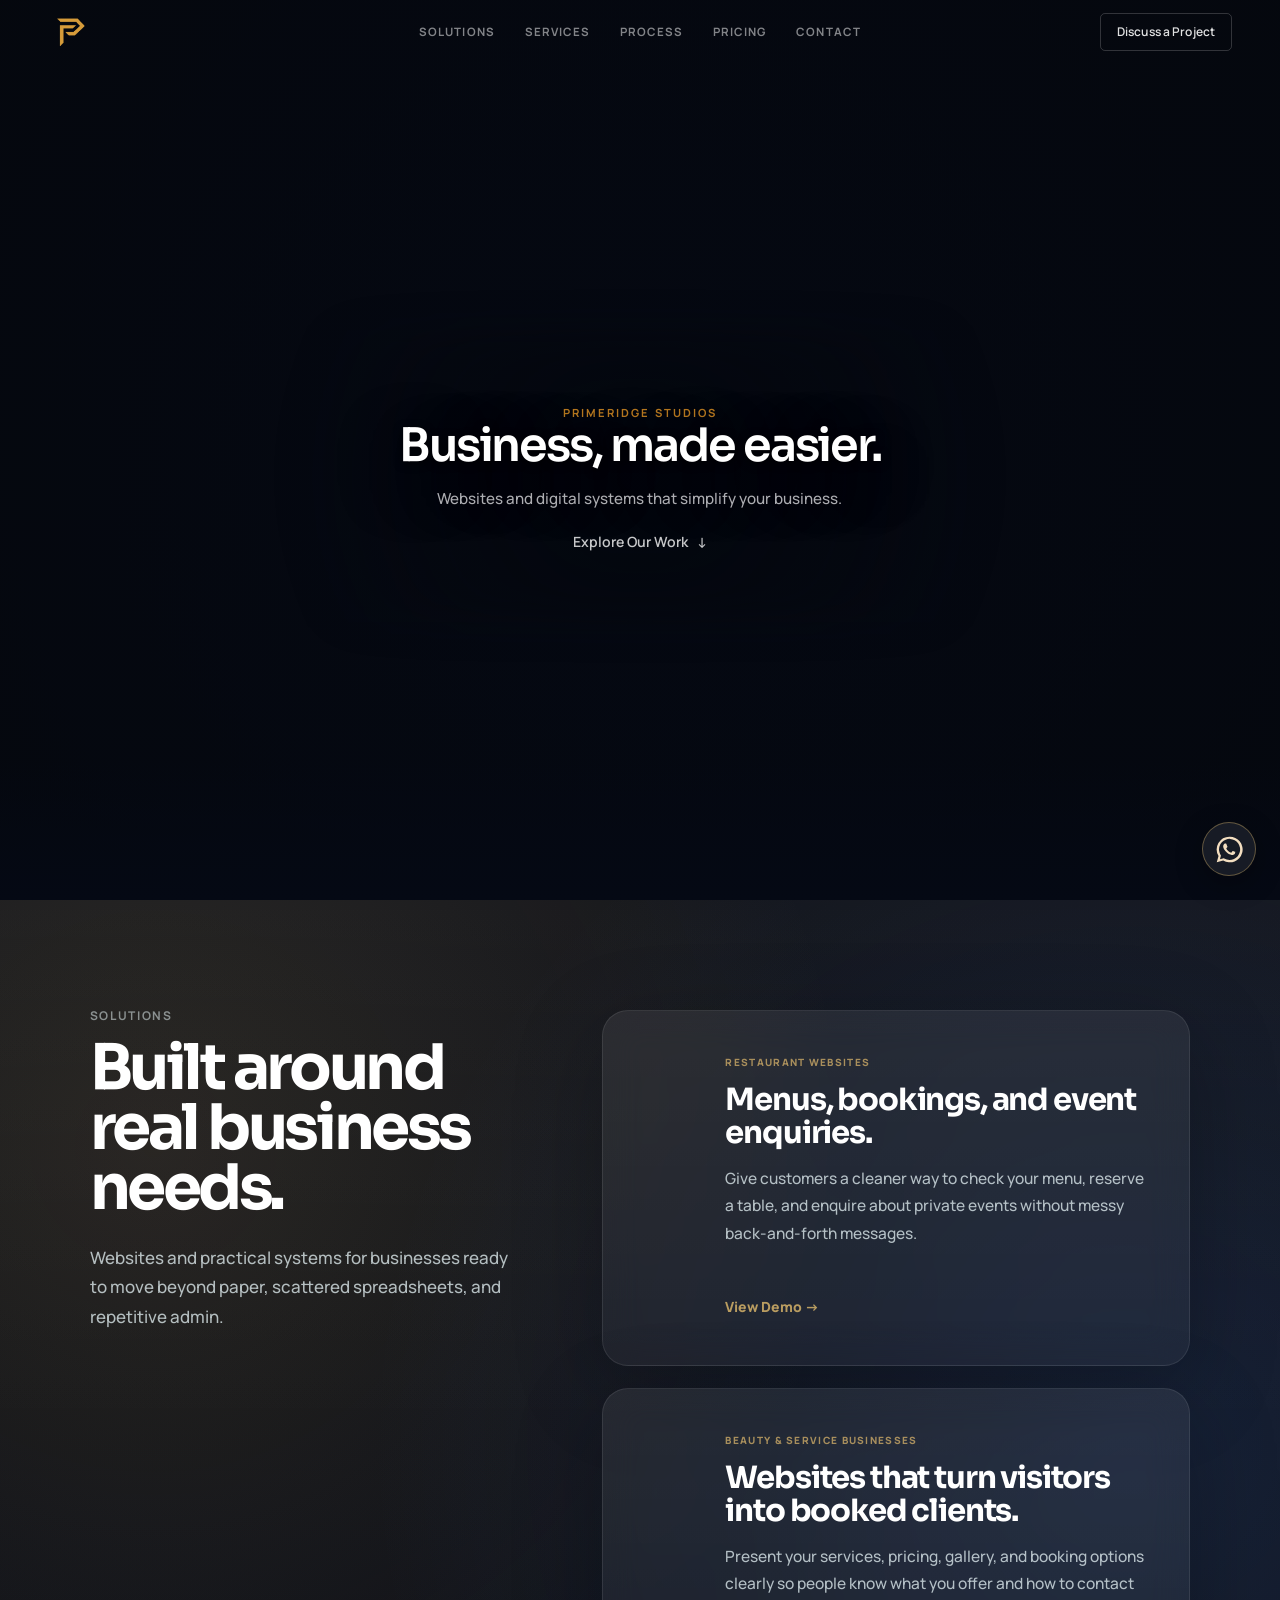
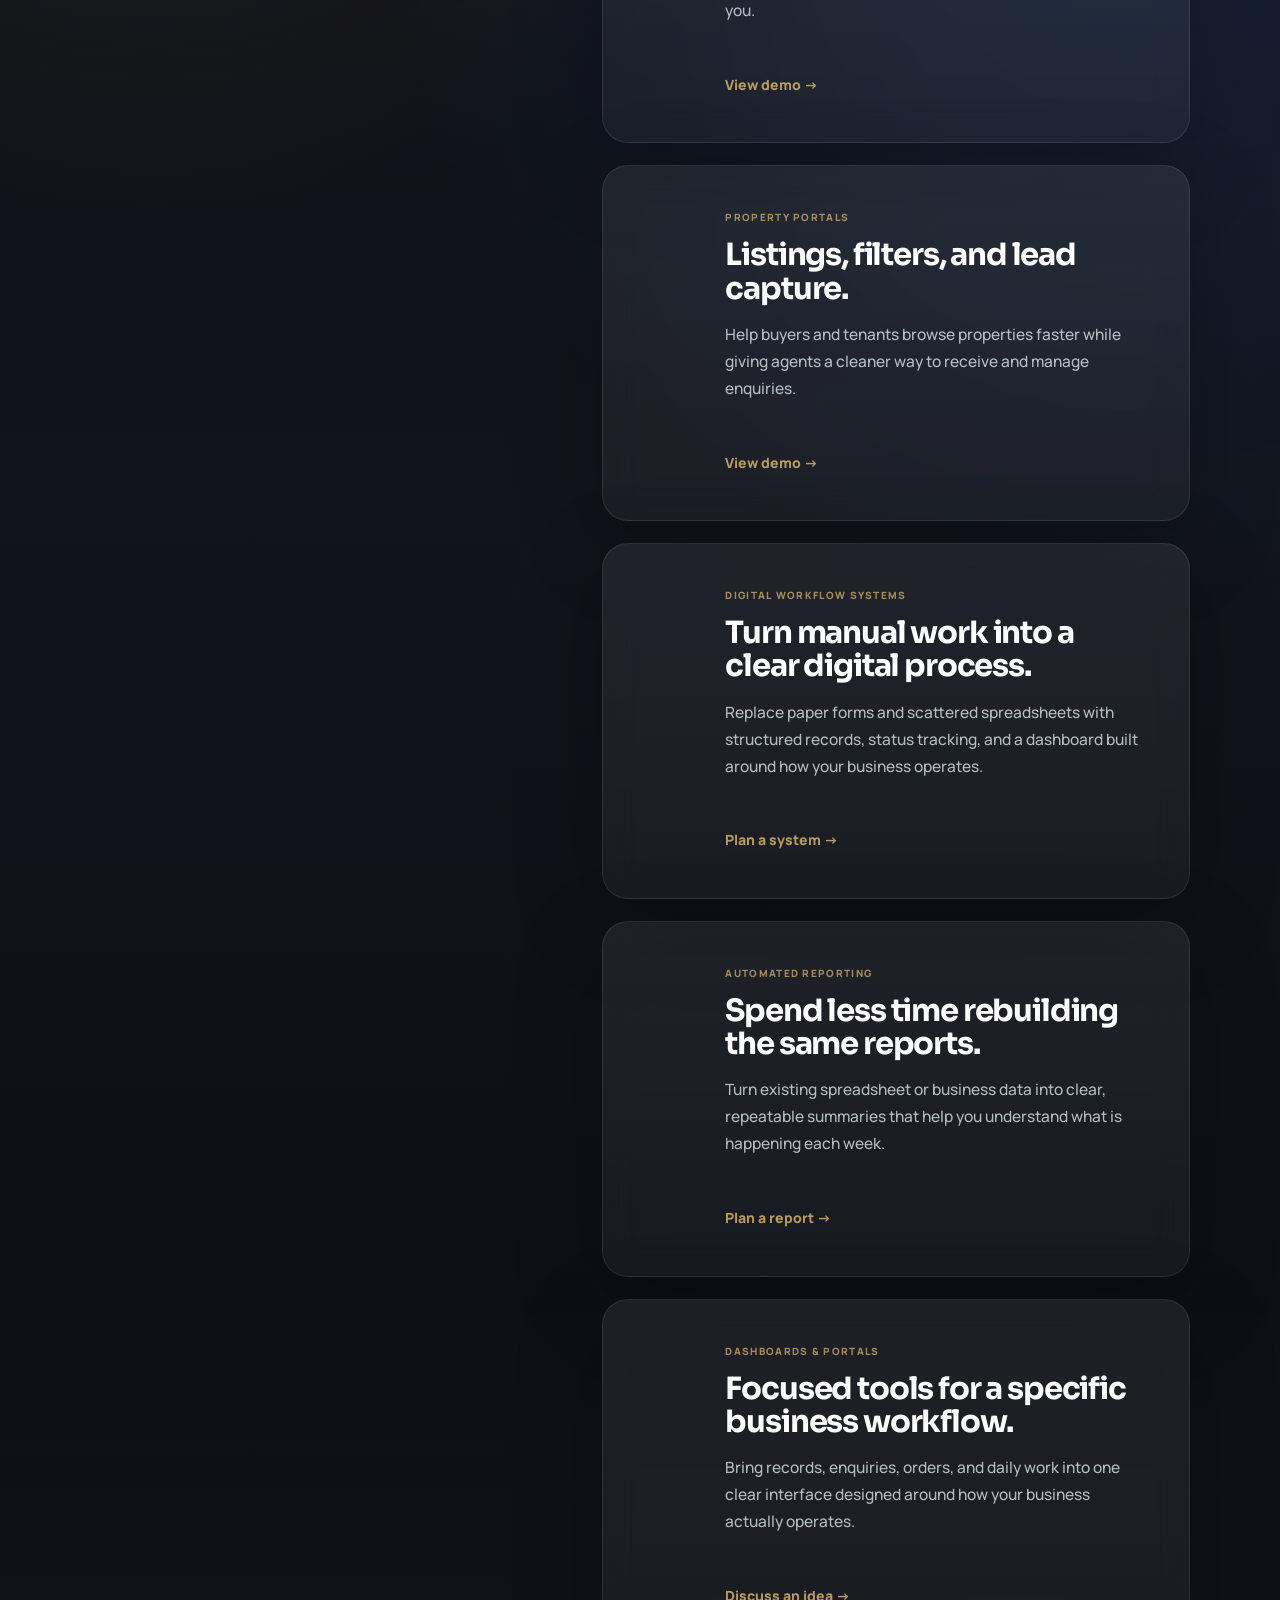
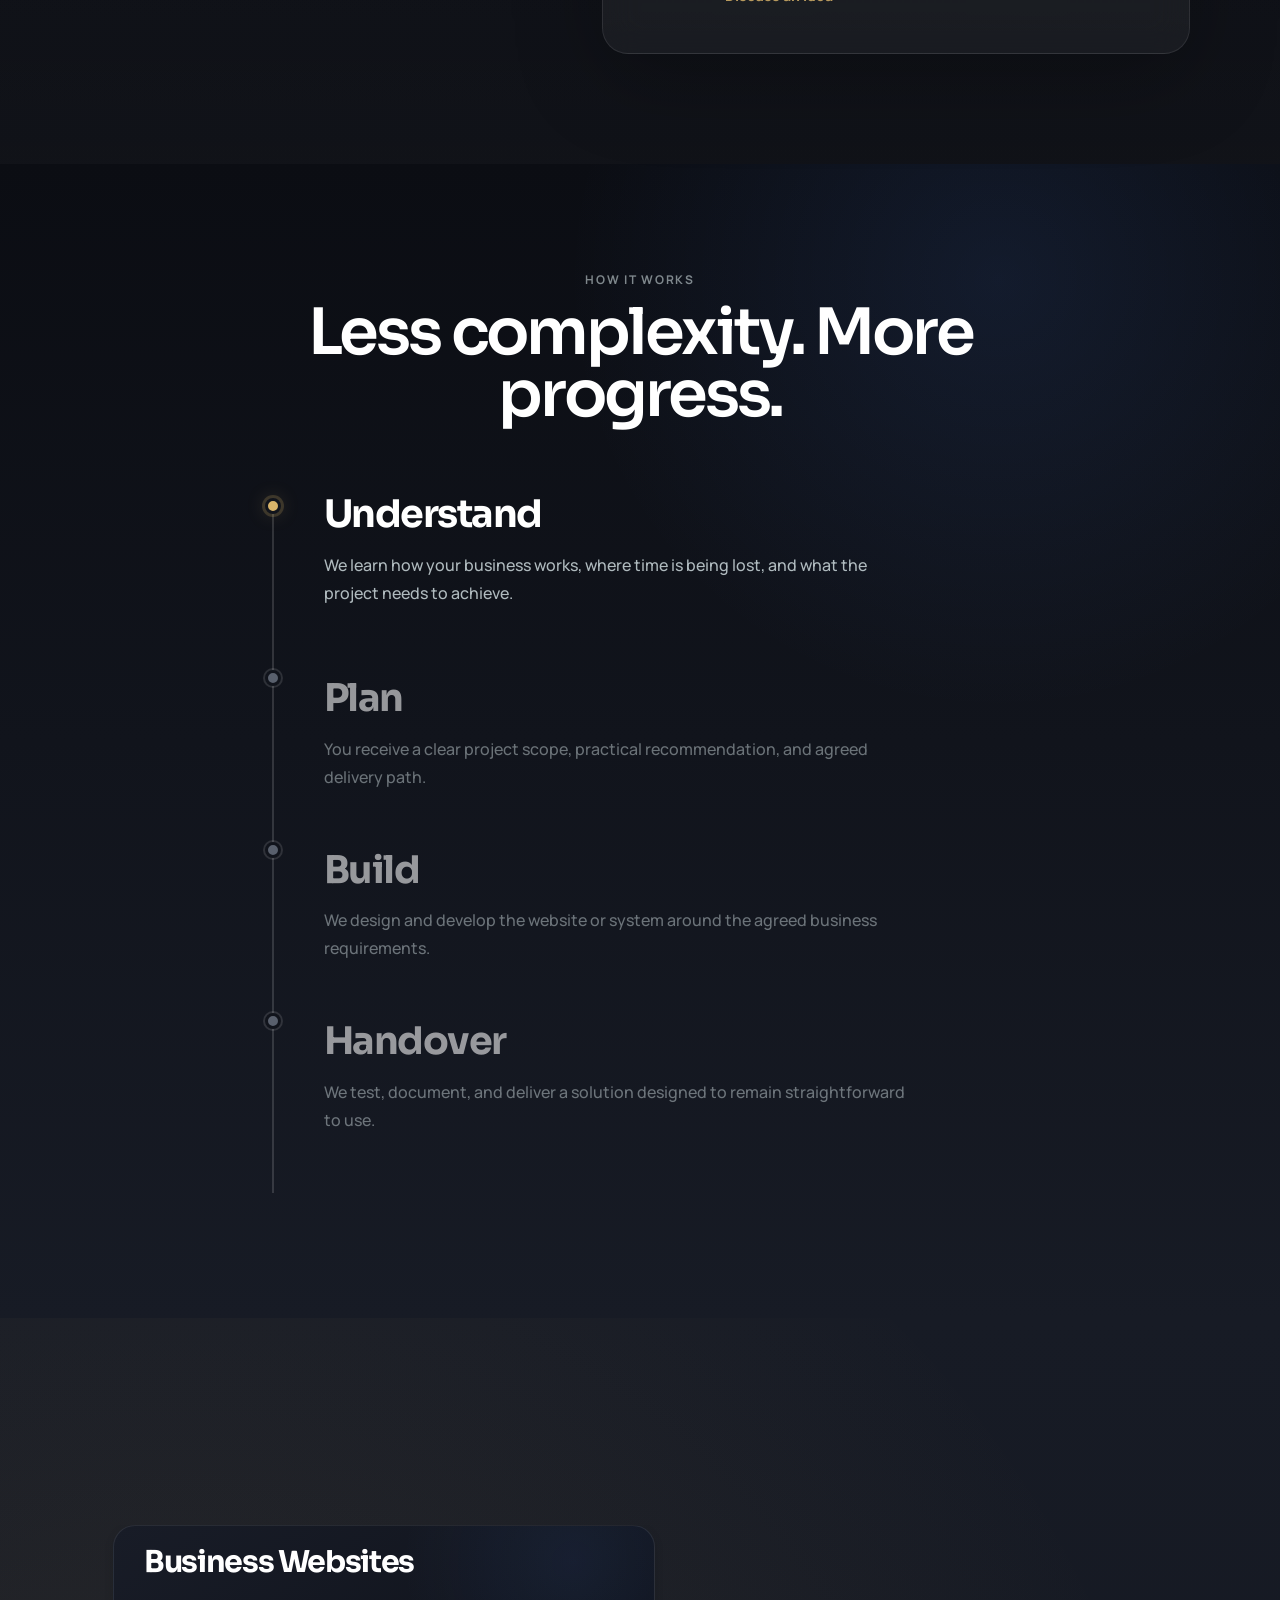
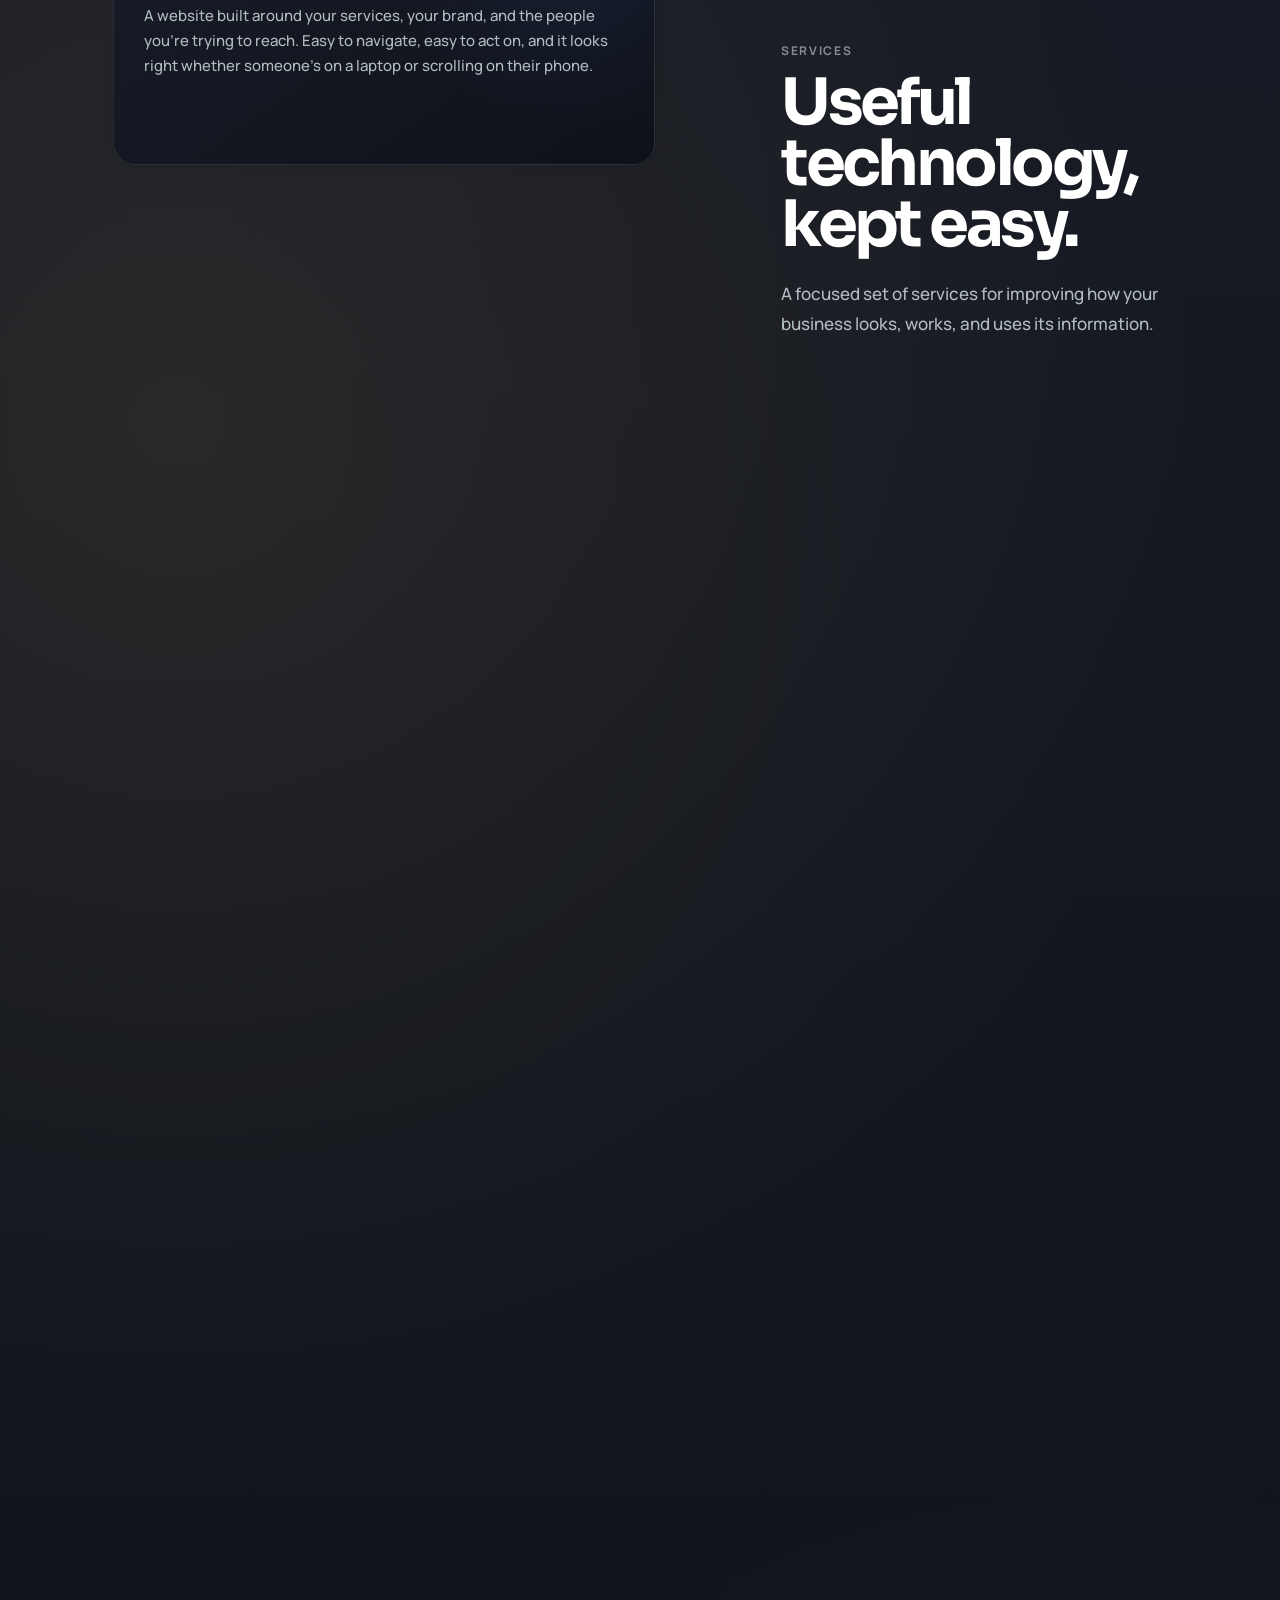
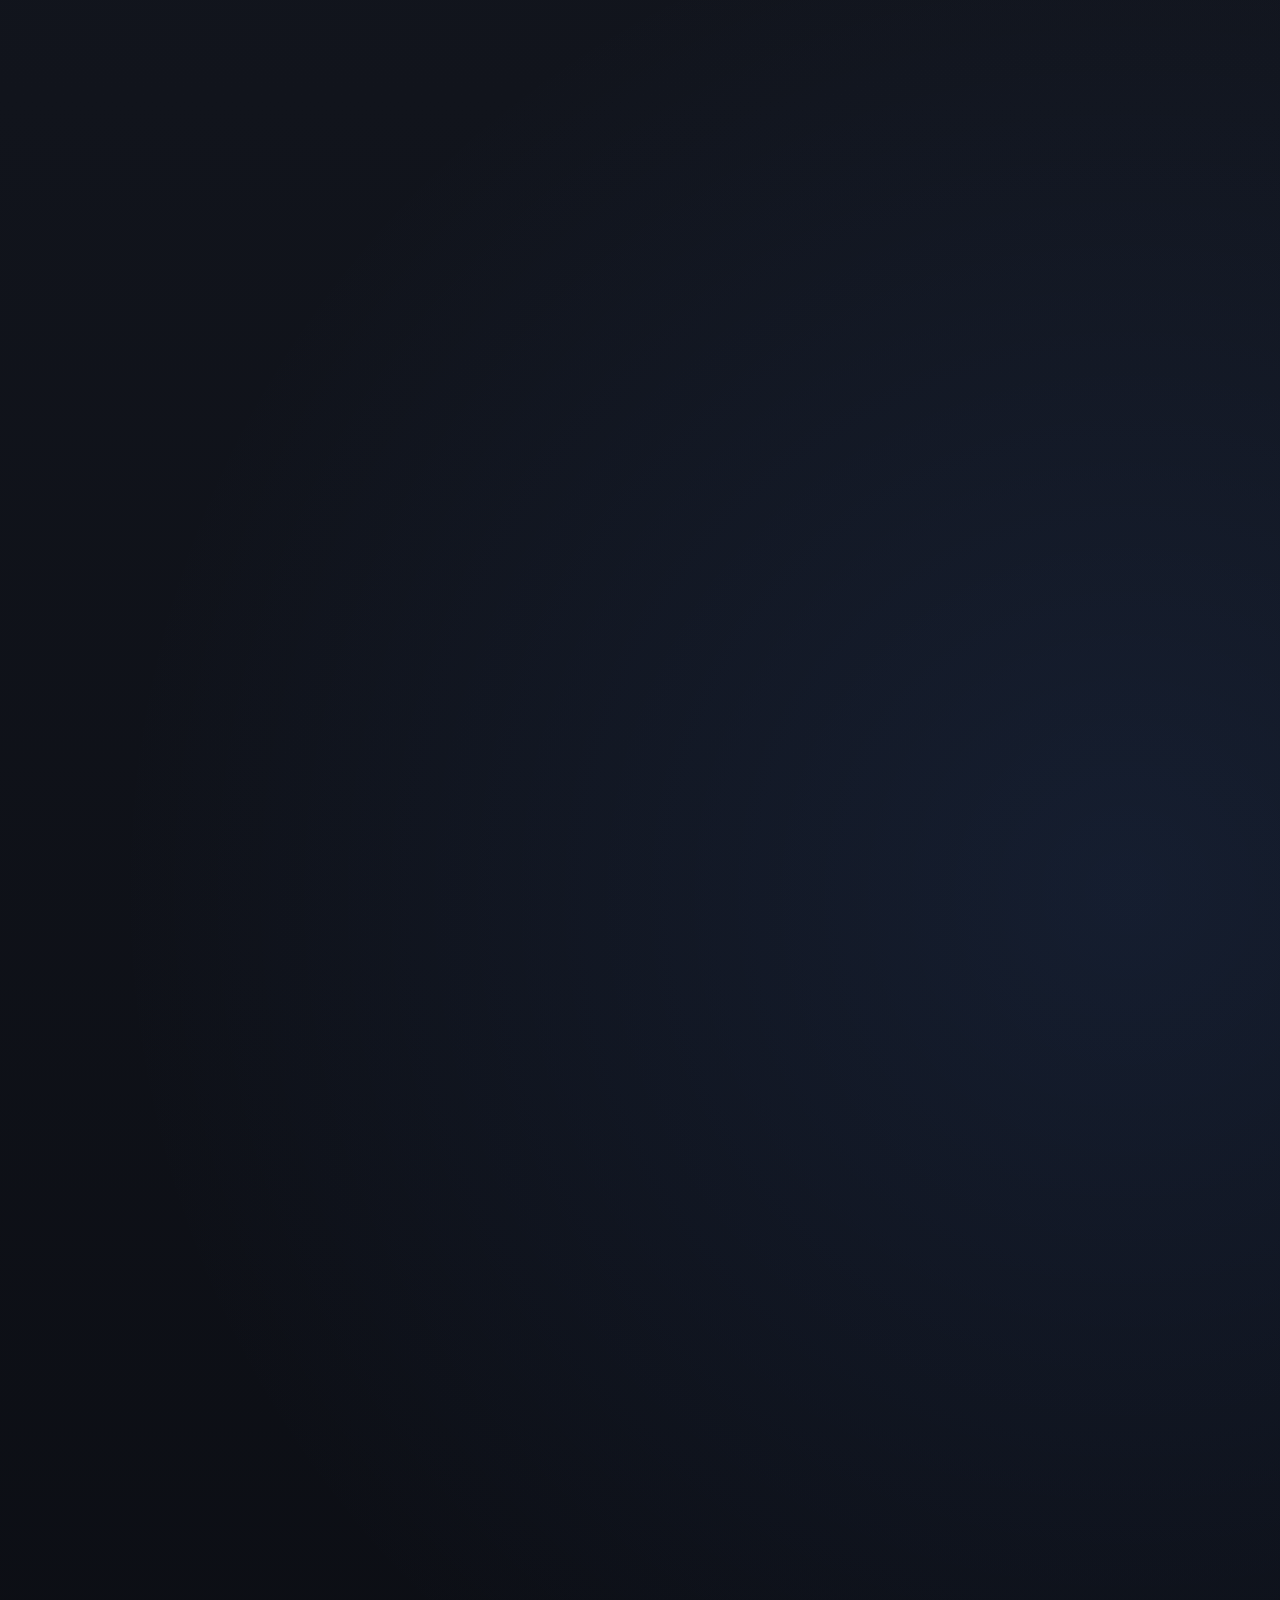
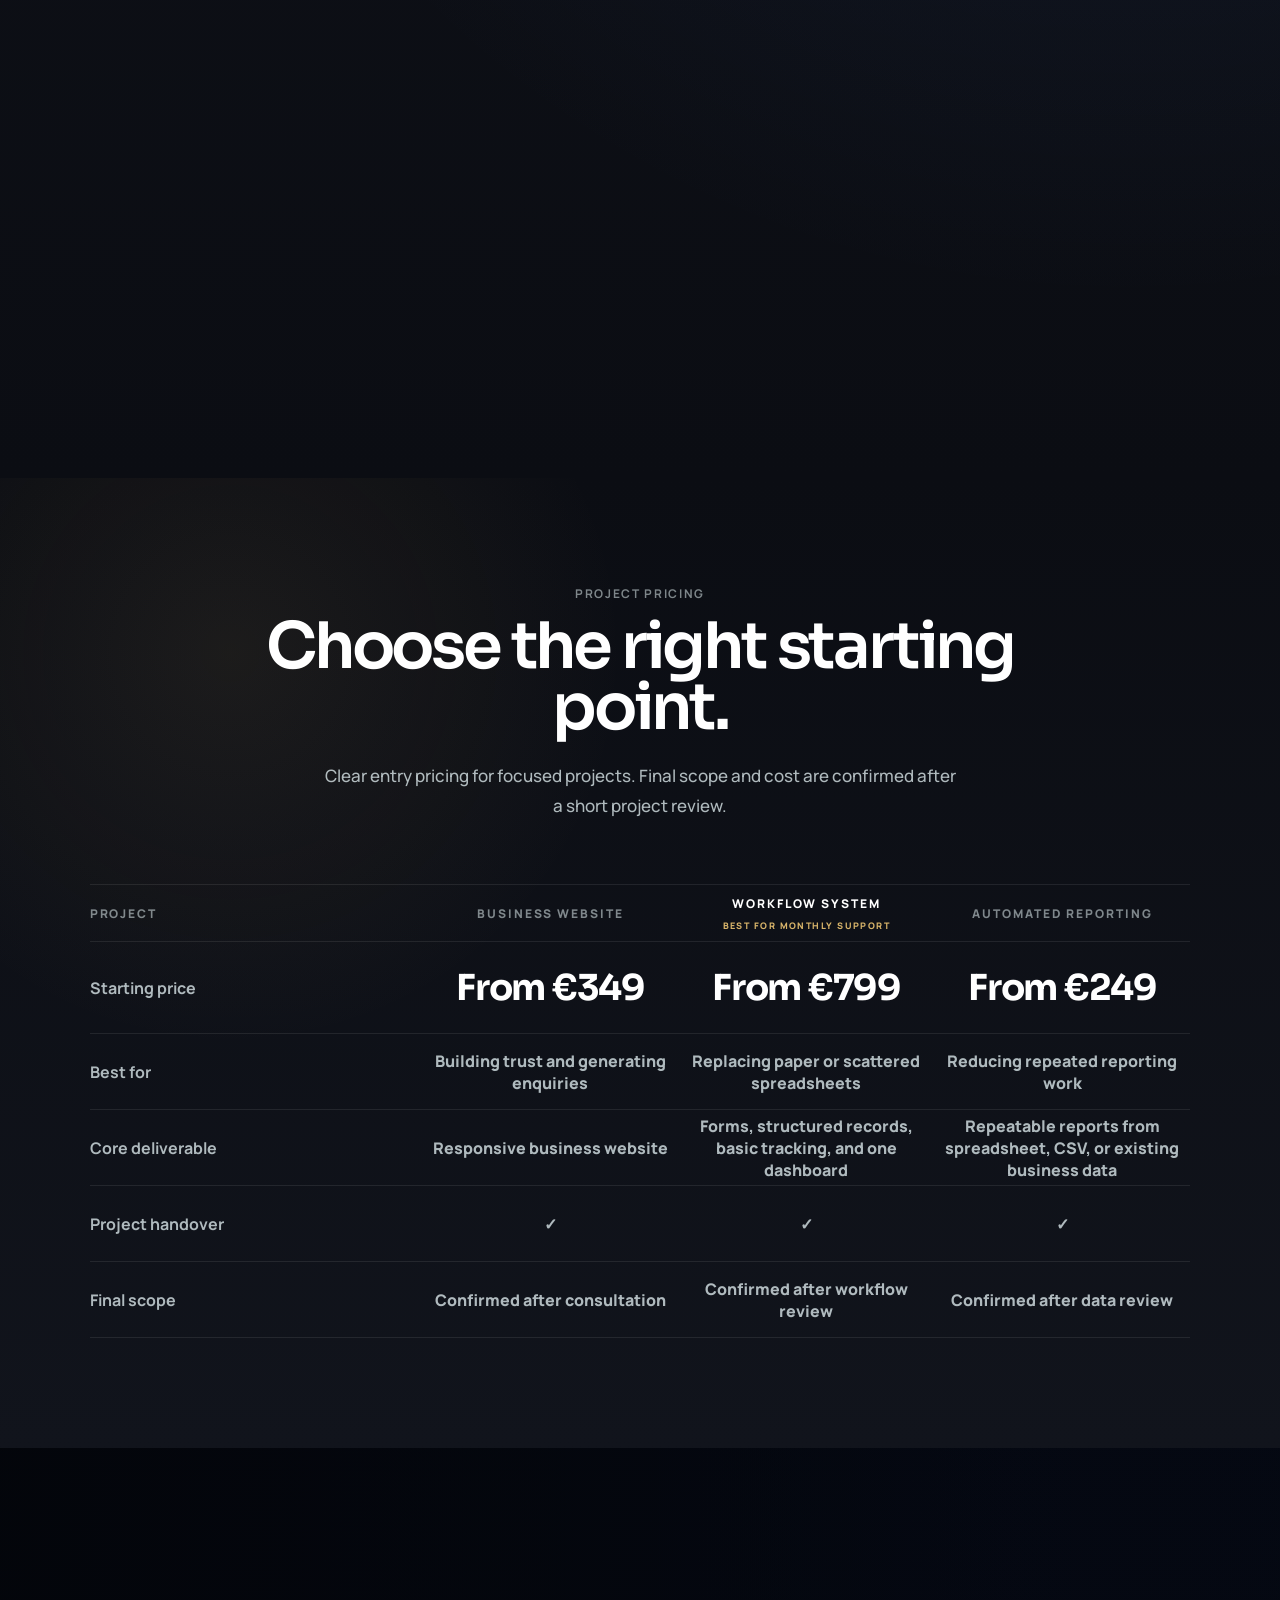
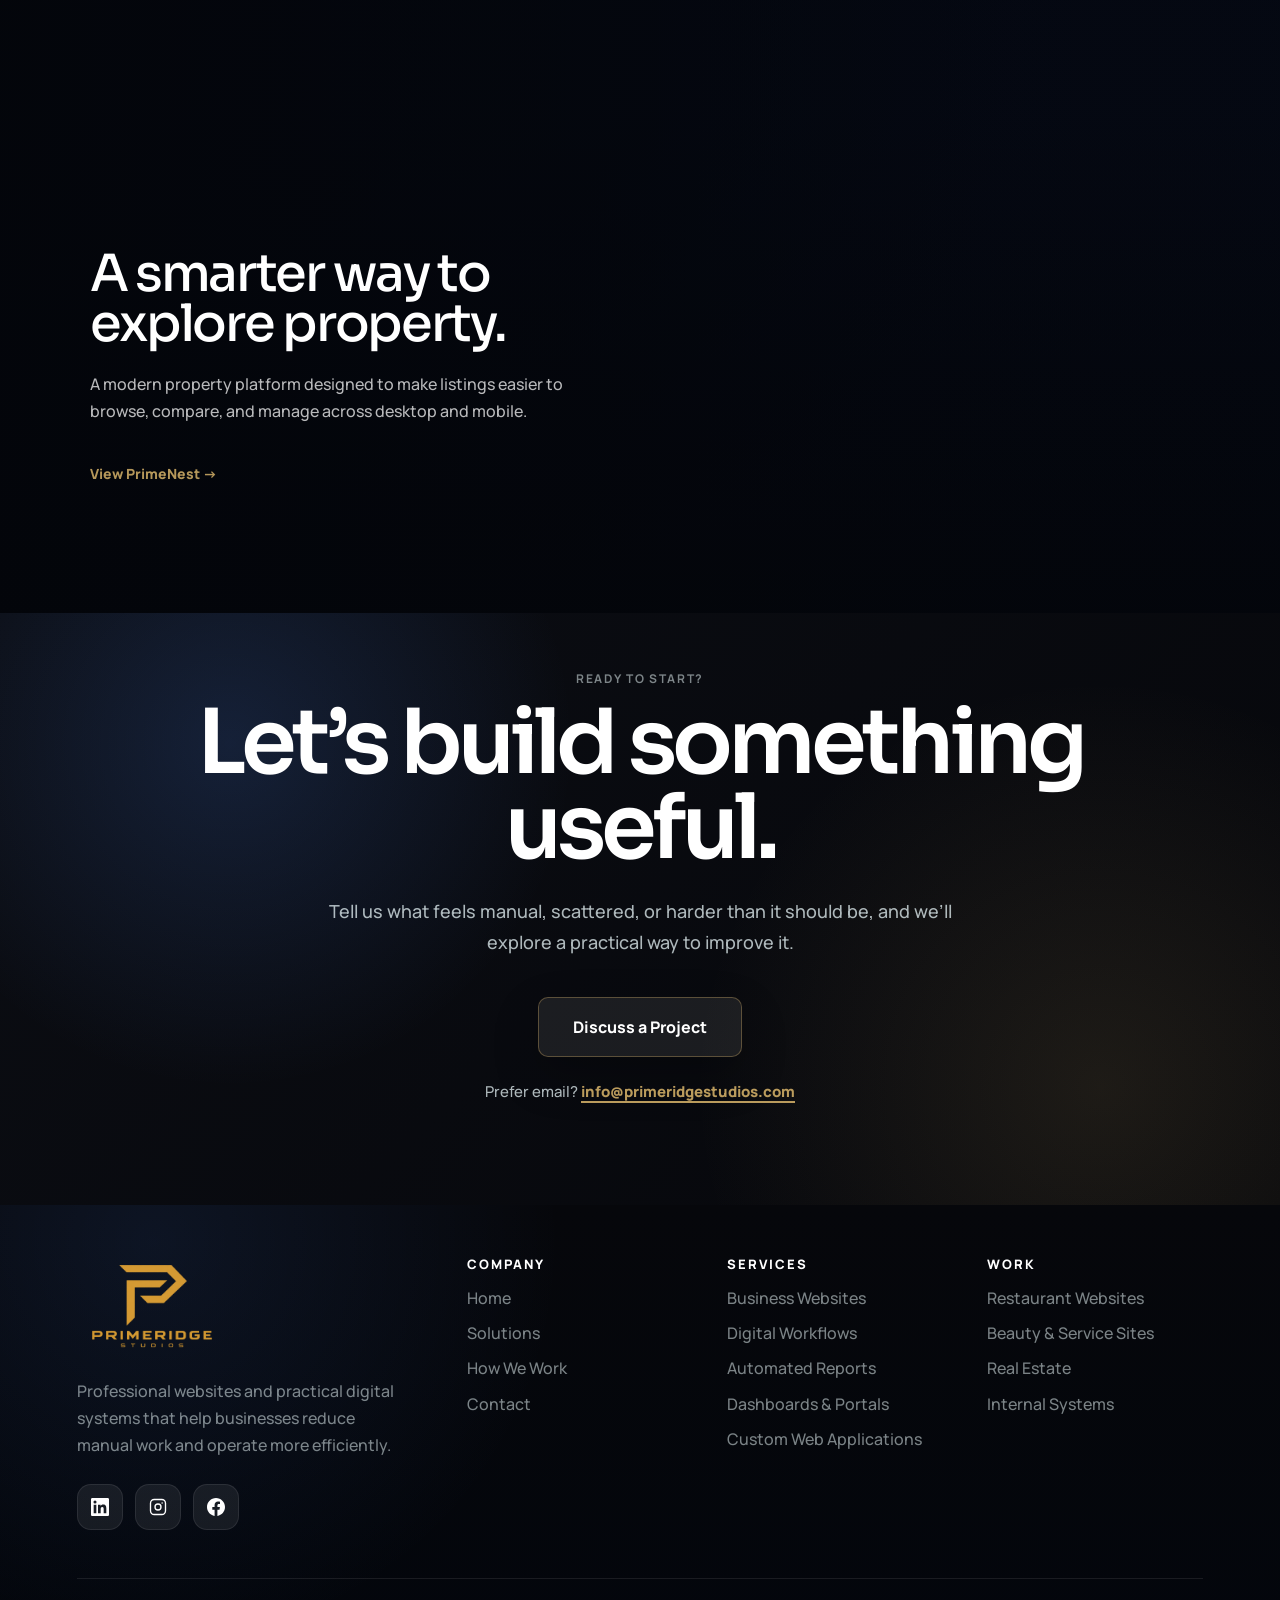
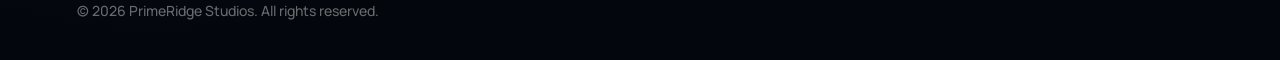
==== commit 9a4e312e: "Fix mobile pricing layout and refresh stylesheet cache" ====
--- a/index.html
+++ b/index.html
@@ -32,7 +32,7 @@
   <link rel="stylesheet" href="https://fonts.googleapis.com/css2?family=Manrope:wght@400;500;600;700;800&family=Sora:wght@400;500;600;700;800&display=swap">
   <noscript><link rel="stylesheet" href="https://fonts.googleapis.com/css2?family=Manrope:wght@400;500;600;700;800&family=Sora:wght@400;500;600;700;800&display=swap"></noscript>
   <link rel="stylesheet" href="styles.css" />
-  <link rel="stylesheet" href="responsive.css" />
+  <link rel="stylesheet" href="responsive.css?v=20261114-2">
 
   <!-- Structured data: Organization -->
   <script type="application/ld+json">
--- a/styles.css
+++ b/styles.css
@@ -1068,9 +1068,9 @@
   font-size: clamp(30px, 2.8vw, 46px);
 }
 
-.featured-row {
+/* .featured-row {
   background: rgba(216, 180, 106, 0.045);
-}
+} */
 
 .featured-build {
   display: grid;
--- a/responsive.css
+++ b/responsive.css
@@ -1,902 +1,834 @@
-@media (max-width: 1200px) {
-.navbar {
-  padding: 0 32px;
-}
-
-.nav-links {
-  gap: 0;
-}
-
-.featured-build, .footer-inner {
-  grid-template-columns: 1fr;
-}
-
-.featured-build {
-  gap: 48px;
-}
-}
-
-@media (min-width: 1101px) {
-.work, .work-inner {
-  overflow: visible;
-}
-
-.work-inner {
-  align-items: start;
-}
-
-.work-sticky {
-  position: -webkit-sticky;
-    position: sticky;
-    top: 110px;
-    align-self: start;
-    height: fit-content;
-    min-height: 0;
-    transform: none !important;
-    will-change: auto !important;
-}
-}
-
-@media (max-width: 1100px) {
-.work-inner {
-  grid-template-columns: 1fr;
-    gap: 46px;
-}
-
-.work-sticky {
-  position: relative;
-    top: auto;
-    max-width: 760px;
-}
-
-.work-sticky p {
-  max-width: 620px;
-}
-
-.services {
-  min-height: auto;
-}
-
-.services-layout {
-  grid-template-columns: 1fr;
-    gap: 44px;
-    position: static;
-    top: auto;
-    height: auto;
-    overflow: visible;
-    padding-top: 0;
-}
-
-.services-left {
-  grid-column: auto;
-    grid-row: auto;
-    position: relative;
-    top: auto;
-    margin-top: 0;
-}
-
-.capabilities-list {
-  grid-column: auto;
-    grid-row: auto;
-    height: auto;
-    overflow: visible;
-}
-
-.capability-item {
-  position: relative;
-    top: auto;
-
-    height: auto;
-    min-height: auto;
-    overflow: visible;
-
-    transform: none;
-    margin-bottom: 14px;
-
-    padding: 0;
-}
-
-.capability-item h3 {
-  display: block;
-    min-height: auto;
-}
-
-.capability-item:last-child {
-  margin-bottom: 0;
-}
-
-.capability-item {
-  border: 1px solid rgba(255, 255, 255, 0.09);
-    border-radius: 18px;
-    background:
-      radial-gradient(circle at 85% 15%, rgba(79, 140, 255, 0.08), transparent 34%),
-      linear-gradient(145deg, #181c27, #0e1119);
-}
-
-.capability-toggle {
-  display: flex;
-    align-items: center;
-    justify-content: space-between;
-    gap: 18px;
-    cursor: pointer;
-    padding: 24px 22px;
-}
-
-.capability-toggle:active .capability-content h3 {
-  color: var(--accent-2);
-}
-
-.capability-icon {
-  display: flex;
-    position: relative;
-    align-items: center;
-    justify-content: center;
-    flex-shrink: 0;
-    width: 30px;
-    height: 30px;
-    border-radius: 50%;
-    border: 1px solid rgba(255, 255, 255, 0.16);
-    transition: border-color 0.3s ease, background 0.3s ease;
-}
-
-.capability-icon span {
-  position: absolute;
-    background: #fff;
-    border-radius: 999px;
-    transition: transform 0.3s ease, opacity 0.3s ease;
-}
-
-.capability-icon span:first-child {
-  width: 12px;
-    height: 2px;
-}
-
-.capability-icon span:last-child {
-  width: 2px;
-    height: 12px;
-}
-
-.capability-item.is-open .capability-icon {
-  border-color: rgba(216, 180, 106, 0.4);
-    background: rgba(216, 180, 106, 0.08);
-}
-
-.capability-item.is-open .capability-icon span:last-child {
-  transform: rotate(90deg);
-    opacity: 0;
-}
-
-.capability-panel {
-  max-height: 0;
-    opacity: 0;
-    overflow: hidden;
-    padding: 0 22px;
-    transition: max-height 0.35s ease, opacity 0.3s ease, padding 0.35s ease;
-}
-
-.capability-item.is-open .capability-panel {
-  opacity: 1;
-    padding: 2px 22px 0;
-}
-
-.capability-item.is-open .capability-panel p {
-  margin-bottom: 28px;
-}
-
-.capability-item p {
-  margin-top: 10px;
-}
-
-.services-left h2, .services-left p {
-  max-width: 680px;
-}
-
-.footer-inner {
-  grid-template-columns: 1fr;
-}
-}
-
-@media (max-width: 960px) {
-.featured-build {
-  padding: 100px 6%;
-}
-
-.footer-links {
-  grid-template-columns: repeat(2, 1fr);
-}
-
-.pricing-header, .pricing-row {
-  grid-template-columns: 1.4fr 1fr 1fr 1fr;
-}
-}
-
-@media (max-width: 860px) {
-.navbar {
-  display: flex;
-    align-items: center;
-    justify-content: space-between;
-    padding: 0 20px;
-    padding-left: max(20px, env(safe-area-inset-left));
-    padding-right: max(20px, env(safe-area-inset-right));
-    min-height: 58px;
-    background: rgba(4, 9, 20, 0.97);
-    border-bottom: 1px solid rgba(255, 255, 255, 0.08);
-    backdrop-filter: blur(20px);
-    -webkit-backdrop-filter: blur(20px);
-    box-shadow: 0 8px 32px rgba(0, 0, 0, 0.45);
-}
-
-.navbar.scrolled {
-  background: rgba(4, 9, 20, 0.97);
-    border-color: rgba(255, 255, 255, 0.08);
-    box-shadow: 0 8px 32px rgba(0, 0, 0, 0.45);
-}
-
-.nav-cta {
-  display: none;
-}
-
-.menu-toggle {
-  display: flex;
-}
-
-.nav-links {
-  display: flex;
-    flex-direction: column;
-    position: fixed;
-    left: 0;
-    right: 0;
-    top: 58px;
-    width: 100%;
-    gap: 0;
-    padding: 6px 16px 16px;
-    background: rgba(4, 9, 20, 0.99);
-    border-bottom: 1px solid rgba(216, 180, 106, 0.10);
-    box-shadow: 0 16px 40px rgba(0, 0, 0, 0.55);
-    backdrop-filter: blur(24px);
-    -webkit-backdrop-filter: blur(24px);
-    justify-self: unset;
-
-    opacity: 0;
-    visibility: hidden;
-    pointer-events: none;
-    transition: opacity 0.2s ease, visibility 0.2s ease;
-}
-
-.nav-links.open {
-  opacity: 1;
-    visibility: visible;
-    pointer-events: auto;
-}
-
-.nav-links a {
-  display: flex;
-    align-items: center;
-    justify-content: space-between;
-    height: 50px;
-    padding: 0 10px;
-    border-radius: 8px;
-    font-size: 13px;
-    font-weight: 700;
-    letter-spacing: 0.07em;
-    text-transform: uppercase;
-    color: rgba(255, 255, 255, 0.5);
-    border-bottom: 1px solid rgba(255, 255, 255, 0.05);
-    background: none;
-    transition: color 0.15s ease, background 0.15s ease;
-}
-
-.nav-links a:last-child {
-  border-bottom: none;
-}
-
-.nav-links a::after {
-  content: "›";
-    position: static;
-    width: auto;
-    height: auto;
-    background: none;
-    transform: none;
-    border-radius: 0;
-    bottom: auto; left: auto; right: auto;
-    font-size: 20px;
-    font-weight: 300;
-    line-height: 1;
-    color: rgba(255, 255, 255, 0.2);
-    transition: color 0.15s ease, transform 0.15s ease;
-}
-
-.nav-links a:hover {
-  color: #fff; background: rgba(255, 255, 255, 0.04);
-}
-
-.nav-links a:hover::after {
-  color: var(--accent-2); transform: translateX(4px);
-}
-
-.nav-links a.active {
-  color: var(--accent-2);
-}
-
-.nav-links a.active::after {
-  color: var(--accent-2);
-}
-
-.section, .services, .featured-build {
-  padding-top: 90px; padding-bottom: 90px; padding-left: 6%; padding-right: 6%;
-}
-
-.pricing-header, .pricing-row {
-  grid-template-columns: 1.1fr 1fr 1fr 1fr;
-}
-
-.container {
-  width: min(calc(100% - 32px), var(--max-width));
-}
-
-section[id] {
-  scroll-margin-top: 18px;
-}
-}
-
-@media (max-width: 760px) {
-.solution-panel {
-  min-height: auto;
-    grid-template-columns: 1fr;
-    grid-template-areas:
-      "copy"
-      "tags"
-      "link";
-    padding: 24px;
-    gap: 14px;
-}
-
-.solution-count {
-  display: none;
-}
-
-.pricing-table {
-  display: flex;
-    flex-direction: column;
-    gap: 14px;
-    border: none;
-    margin-top: 40px;
-}
-
-.pricing-header {
-  display: none;
-}
-
-.pricing-row {
-  display: grid;
-    grid-template-columns: 1fr;
-    gap: 0;
-    min-height: auto;
-    padding: 0;
-    border: none;
-    background: none;
-}
-
-.pricing-row span {
-  display: block;
-    font-size: 14px;
-    font-weight: 700;
-    color: var(--text-soft);
-    padding: 13px 0;
-    border-bottom: 1px solid var(--line);
-}
-
-.pricing-row div, .pricing-row strong {
-  display: none;
-}
-
-.pricing-row:nth-child(2) {
-  display: grid;
-    grid-template-columns: 1fr 1fr 1fr;
-    gap: 10px;
-    padding: 0;
-    border: none;
-    background: none;
-    margin-bottom: 4px;
-}
-
-.pricing-row:nth-child(2) span {
-  display: none;
-}
-
-.pricing-row:nth-child(2) strong {
-  display: flex;
-    flex-direction: column;
-    align-items: flex-start;
-    justify-content: flex-end;
-    padding: 18px 16px;
-    font-size: 22px;
-    font-weight: 700;
-    color: #fff;
-    background: rgba(255, 255, 255, 0.055);
-    border: 1px solid rgba(255, 255, 255, 0.09);
-    border-radius: 18px;
-    text-align: left;
-    min-height: 90px;
-}
-
-.pricing-row:nth-child(2) strong:nth-child(2)::before {
-  content: "Business Website"; display: block; font-size: 10px; font-weight: 900; letter-spacing: 0.12em; text-transform: uppercase; color: var(--muted); margin-bottom: 8px;
-}
-
-.pricing-row:nth-child(2) strong:nth-child(3)::before {
-  content: "Workflow System"; display: block; font-size: 10px; font-weight: 900; letter-spacing: 0.12em; text-transform: uppercase; color: var(--accent-2); margin-bottom: 8px;
-}
-
-.pricing-row:nth-child(2) strong:nth-child(4)::before {
-  content: "Automated Reporting"; display: block; font-size: 10px; font-weight: 900; letter-spacing: 0.12em; text-transform: uppercase; color: var(--muted); margin-bottom: 8px;
-}
-
-.pricing-row:nth-child(2) strong:nth-child(3) {
-  background: rgba(216, 180, 106, 0.07);
-    border-color: rgba(216, 180, 106, 0.22);
-}
-
-.pricing-row:not(:first-of-type) {
-  display: grid;
-    grid-template-columns: 1.6fr 1fr 1fr 1fr;
-    gap: 0;
-    align-items: center;
-    min-height: 46px;
-    padding: 0;
-    border: none;
-    border-bottom: 1px solid var(--line);
-    background: none !important;
-    border-radius: 0;
-}
-
-.pricing-row:not(:first-of-type) span {
-  padding: 12px 0;
-    border-bottom: none;
-    font-size: 13px;
-    color: var(--text-soft);
-}
-
-.pricing-row:not(:first-of-type) div {
-  display: block;
-    font-size: 13px;
-    font-weight: 700;
-    color: var(--text-soft);
-    text-align: center;
-    padding: 12px 4px;
-}
-
-.pricing-row:not(:first-of-type) strong {
-  display: block;
-    font-size: 13px;
-    font-weight: 700;
-    color: #fff;
-    text-align: center;
-    padding: 12px 4px;
-}
-
-.featured-row {
-  background: rgba(216, 180, 106, 0.04) !important;
-}
-
-.footer-links {
-  grid-template-columns: repeat(2, 1fr);
-}
-
-.footer-bottom {
-  flex-direction: column; gap: 10px;
-}
-}
-
-@media (max-width: 640px) {
-.hero-copy {
-  transform: translateY(-20px);
-}
-
-.hero-copy::before {
-  inset: -50px -30px;
-}
-
-.btn {
-  width: 100%; justify-content: center;
-}
-
-.section, .services, .featured-build {
-  padding-top: 72px; padding-bottom: 72px;
-}
-
-.section-head h2, .cta-inner h2 {
-  font-size: clamp(36px, 11vw, 56px);
-}
-
-.section-head p, .cta-inner p {
-  font-size: 15px;
-}
-
-.section-head {
-  margin-bottom: 40px;
-    text-align: left;
-}
-
-.section-head h2 {
-  text-wrap: balance;
-    line-height: 0.95;
-    max-width: 340px;
-}
-
-.section-head .eyebrow {
-  margin-left: 0;
-}
-
-.capability-item h3 {
-  font-size: clamp(26px, 8vw, 36px);
-}
-
-.pricing-row:not(:first-of-type) span {
-  font-size: 12px;
-}
-
-.pricing-row:not(:first-of-type) div, .pricing-row:not(:first-of-type) strong {
-  font-size: 12px;
-}
-
-.pricing-row:nth-child(2) strong {
-  font-size: 19px; min-height: 80px; padding: 14px 12px;
-}
-
-.cta-final {
-  padding-top: 80px; padding-bottom: 80px;
-}
-
-.btn-xl {
-  min-height: 54px; padding: 0 24px; font-size: 15px; margin-top: 28px;
-}
-
-.footer-links {
-  grid-template-columns: 1fr 1fr; gap: 30px;
-}
-
-.footer-brand p {
-  font-size: 14px;
-}
-
-.footer {
-  padding: 60px 0 36px;
-}
-
-.solution-panel h3 {
-  font-size: clamp(22px, 6vw, 30px);
-}
-
-.solution-panel p {
-  font-size: 14.5px;
-}
-}
-
-@media (max-width: 480px) {
-.section-head h2, .cta-inner h2 {
-  font-size: clamp(34px, 12vw, 52px);
-}
-
-.navbar {
-  padding: 0 14px;
-    min-height: 54px;
-}
-
-.nav-links {
-  top: 54px; padding: 4px 12px 12px;
-}
-
-.nav-links a {
-  height: 46px; font-size: 12px;
-}
-
-.footer-links {
-  grid-template-columns: 1fr; gap: 28px;
-}
-
-.footer-bottom {
-  font-size: 12px;
-}
-
-.eyebrow {
-  font-size: 11px; letter-spacing: 0.13em;
-}
-
-.pricing-table {
-  gap: 12px;
-}
-
-.pricing-row {
-  padding: 18px; border-radius: 18px;
-}
-
-section[id] {
-  scroll-margin-top: 14px;
-}
-}
-
-@media (max-width: 390px) {
-.work-sticky h2 {
-  font-size: clamp(34px, 12vw, 52px);
-}
-
-.services-left h2 {
-  font-size: clamp(34px, 12vw, 52px);
-}
-
-.capability-item h3 {
-  font-size: clamp(22px, 9vw, 32px);
-}
-
-.solution-panel {
-  padding: 18px; border-radius: 20px;
-}
-
-.pricing-row:not(:first-of-type) {
-  grid-template-columns: 1.3fr 1fr 1fr 1fr;
-}
-
-.pricing-row:not(:first-of-type) span, .pricing-row:not(:first-of-type) div, .pricing-row:not(:first-of-type) strong {
-  font-size: 11px;
-    padding-left: 2px;
-    padding-right: 2px;
-}
-}
-
-@media (prefers-reduced-motion: reduce) {
-.reveal {
-  opacity: 1;
-    transform: none;
-    transition: none;
-}
-}
-
-@media (max-width: 768px) {
-.primenest-feature {
-  min-height: 78svh;
-    padding: 96px 24px 64px;
-}
-
-.primenest-bg-video {
-  object-position: 62% center;
-}
-
-.primenest-overlay {
-  background:
-      linear-gradient(
-        180deg,
-        rgba(3, 5, 10, 0.16) 0%,
-        rgba(3, 5, 10, 0.54) 48%,
-        rgba(3, 5, 10, 0.95) 100%
-      );
-}
-
-.primenest-content h2 {
-  max-width: 420px;
-    font-size: clamp(2.2rem, 9vw, 3.5rem);
-}
-
-.primenest-content p {
-  max-width: 420px;
-    font-size: 0.96rem;
-}
-}
-
-@media (min-width: 1000px) and (max-height: 900px) {
-.hero {
-  min-height: 100dvh;
-    padding: 108px 32px 56px;
-}
-
-.hero-copy h1 {
-  font-size: clamp(2.2rem, 3.6vw, 3.8rem);
-}
-
-.hero-text {
-  margin-top: 18px;
-}
-
-.hero-link {
-  margin-top: 24px;
-}
-}
-
-@media (max-width: 900px) {
-.hero {
-  padding: 108px 28px 60px;
-}
-
-.hero-copy {
-  max-width: 620px;
-}
-
-.hero-copy h1 {
-  max-width: 600px;
-    font-size: clamp(2.25rem, 7vw, 3.8rem);
-}
-
-.hero-video {
-  object-position: 55% center;
-}
-}
-
-@media (max-width: 640px) {
-.hero {
-  min-height: 100svh;
-    padding: 96px 20px 48px;
-}
-
-.hero-video {
-  object-position: 58% center;
-}
-
-.hero-overlay {
-  background:
-      linear-gradient(
-        180deg,
-        rgba(5, 7, 12, 0.24) 0%,
-        rgba(5, 7, 12, 0.48) 48%,
-        rgba(5, 9, 20, 0.94) 100%
-      );
-}
-
-.hero::after {
-  height: 100px;
-}
-
-.hero-kicker {
-  margin-bottom: 14px;
-    font-size: 0.66rem;
-}
-
-.hero-copy h1 {
-  max-width: 420px;
-    font-size: clamp(2.1rem, 10.5vw, 3.35rem);
-    line-height: 1.02;
-}
-
-.hero-text {
-  max-width: 390px;
-    margin-top: 18px;
-    font-size: 0.96rem;
-    line-height: 1.6;
-}
-
-.hero-link {
-  margin-top: 24px;
-}
-}
-
-@media (max-width: 480px) {
-.hero {
-  padding-inline: 18px;
-}
-
-.hero-video {
-  object-position: 60% center;
-}
-
-.hero-copy h1 {
-  max-width: 360px;
-    font-size: clamp(2rem, 11vw, 3rem);
-}
-
-.hero-text {
-  max-width: 340px;
-}
-}
-
-@media (max-width: 390px) {
-.hero {
-  padding-top: 90px;
-    padding-inline: 16px;
-}
-
-.hero-copy h1 {
-  font-size: clamp(1.9rem, 11.5vw, 2.75rem);
-}
-}
-
-@media (prefers-reduced-motion: reduce) {
-.hero-video {
-  display: none;
-}
-
-.hero {
-  background:
-      radial-gradient(
-        circle at 50% 42%,
-        rgba(80, 135, 255, 0.16),
-        transparent 42%
-      ),
-      #050914;
-}
-
-.hero-link {
-  transition: none;
-}
-}
-
-@media (max-width: 640px) {
-.process .section-head {
-  margin-bottom: 48px;
-}
-
-.process-stage {
-  min-height: 150px; padding-left: 48px; padding-bottom: 44px;
-}
-
-.process-stage h3 {
-  font-size: 27px;
-}
-
-.process-stage p {
-  font-size: 14.5px; line-height: 1.7;
-}
-}
-
-@media (prefers-reduced-motion: reduce) {
-html {
-  scroll-behavior: auto;
-}
-
-.hero-video, .primenest-bg-video {
-  display: none;
-}
-
-.hero {
-  background:
-      radial-gradient(circle at 50% 42%, rgba(80, 135, 255, 0.16), transparent 42%),
-      #050914;
-}
-
-.primenest-feature {
-  background:
-      radial-gradient(circle at 72% 38%, rgba(79, 140, 255, 0.15), transparent 40%),
-      #050914;
-}
-
-.reveal, .reveal.active {
-  opacity: 1;
-    transform: none;
-    transition: none;
-}
-
-.btn, .hero-link, .solution-panel, .footer-socials a {
-  transition: none;
-}
-}
-
-@supports not (overflow: clip) {
-html, body {
-  overflow-x: hidden;
-}
-}
-
-@media (prefers-reduced-motion: reduce) {
-.process-stage-copy {
-  opacity: 1;
-    transform: none;
-    transition: none;
-}
-
-.process-marker {
-  transition: none;
-}
-}
-
-@media (max-width: 600px) {
-.whatsapp-float {
-  right: 16px;
-    bottom: calc(16px + env(safe-area-inset-bottom, 0px));
-    width: 50px;
-    height: 50px;
-}
-}
-
-@media (prefers-reduced-motion: reduce) {
-.whatsapp-float {
-  transition: none;
-}
-}
+/* ── Large screens (1200px and below) ── */
+@media (max-width: 1200px) {
+  .navbar { padding: 0 32px; }
+  .nav-links { gap: 0; }
+
+  
+  
+
+  /* Steps: 2-column */
+  .steps { grid-template-columns: repeat(2, 1fr); }
+  .step:nth-child(2) { border-right: 0; }
+  .step:nth-child(1),
+  .step:nth-child(2) { border-bottom: 1px solid var(--line); }
+
+  /* Featured & footer: single column */
+  .featured-build,
+  .footer-inner { grid-template-columns: 1fr; }
+
+  /* Featured: reorder visual below copy on collapse */
+  .featured-build { gap: 48px; }
+  .featured-visual { order: 1; }
+  .featured-copy  { order: 0; }
+}
+
+@media (min-width: 1101px) {
+  .work,
+  .work-inner {
+    overflow: visible;
+  }
+
+  .work-inner {
+    align-items: start;
+  }
+
+  .work-sticky,
+  .work-head {
+    position: -webkit-sticky;
+    position: sticky;
+    top: 110px;
+    align-self: start;
+    height: fit-content;
+    min-height: 0;
+    transform: none !important;
+    will-change: auto !important;
+  }
+}
+
+/* ── Medium screens (1100px and below) ── */
+@media (max-width: 1100px) {
+  /* Work: stack left panel above cards */
+  .work-inner {
+    grid-template-columns: 1fr;
+    gap: 46px;
+  }
+  .work-sticky,
+  .work-head {
+    position: relative;
+    top: auto;
+    max-width: 760px;
+  }
+  .work-sticky p,
+  .work-head p { max-width: 620px; }
+
+  /* Services / Capabilities: stack left panel below the card list.
+     The desktop version pins this whole section (position:sticky +
+     fixed 100vh + hidden overflow) and stacks cards with a JS-driven
+     translateY, inside an artificially tall 440vh wrapper. None of
+     that is appropriate once the layout drops to a single column, so
+     everything below fully resets it back to a normal, unclipped,
+     naturally-flowing block. */
+  .services {
+    min-height: auto;
+  }
+  .services-layout {
+    grid-template-columns: 1fr;
+    gap: 44px;
+    position: static;
+    top: auto;
+    height: auto;
+    overflow: visible;
+    padding-top: 0;
+  }
+  .services-left {
+    grid-column: auto;
+    grid-row: auto;
+    position: relative;
+    top: auto;
+    margin-top: 0;
+  }
+  .capabilities-list {
+    grid-column: auto;
+    grid-row: auto;
+    height: auto;
+    overflow: visible;
+  }
+  .capability-item {
+    position: relative;
+    top: auto;
+
+    height: auto;
+    min-height: auto;
+    overflow: visible;
+
+    transform: none;
+    margin-bottom: 14px;
+
+    padding: 0;
+  }
+
+  .capability-item h3 {
+    display: block;
+    min-height: auto;
+  }
+
+.capability-item:last-child {
+  margin-bottom: 0;
+}
+
+  /* -------------------------
+     Capabilities accordion (mobile-only)
+     Collapsed by default, showing just the title. Tapping the title
+     row expands the paragraph. JS sets .is-open and the panel's
+     inline max-height (measured from its real content height) for a
+     smooth, accurate open/close animation.
+  ------------------------- */
+  .capability-item {
+    border: 1px solid rgba(255, 255, 255, 0.09);
+    border-radius: 18px;
+    background:
+      radial-gradient(circle at 85% 15%, rgba(79, 140, 255, 0.08), transparent 34%),
+      linear-gradient(145deg, #181c27, #0e1119);
+  }
+
+  .capability-toggle {
+    display: flex;
+    align-items: center;
+    justify-content: space-between;
+    gap: 18px;
+    cursor: pointer;
+    padding: 24px 22px;
+  }
+
+  .capability-toggle:active .capability-content h3 {
+    color: var(--accent-2);
+  }
+
+  .capability-icon {
+    display: flex;
+    position: relative;
+    align-items: center;
+    justify-content: center;
+    flex-shrink: 0;
+    width: 30px;
+    height: 30px;
+    border-radius: 50%;
+    border: 1px solid rgba(255, 255, 255, 0.16);
+    transition: border-color 0.3s ease, background 0.3s ease;
+  }
+
+  .capability-icon span {
+    position: absolute;
+    background: #fff;
+    border-radius: 999px;
+    transition: transform 0.3s ease, opacity 0.3s ease;
+  }
+
+  .capability-icon span:first-child {
+    width: 12px;
+    height: 2px;
+  }
+
+  .capability-icon span:last-child {
+    width: 2px;
+    height: 12px;
+  }
+
+  .capability-item.is-open .capability-icon {
+    border-color: rgba(216, 180, 106, 0.4);
+    background: rgba(216, 180, 106, 0.08);
+  }
+
+  .capability-item.is-open .capability-icon span:last-child {
+    transform: rotate(90deg);
+    opacity: 0;
+  }
+
+  .capability-panel {
+    max-height: 0;
+    opacity: 0;
+    overflow: hidden;
+    padding: 0 22px;
+    transition: max-height 0.35s ease, opacity 0.3s ease, padding 0.35s ease;
+  }
+
+  .capability-item.is-open .capability-panel {
+    opacity: 1;
+    padding: 2px 22px 0;
+  }
+
+  .capability-item.is-open .capability-panel p {
+    margin-bottom: 28px;
+  }
+
+  .capability-item p {
+    margin-top: 10px;
+  }
+
+  .services-left h2,
+  .services-left p { max-width: 680px; }
+
+  /* Footer: single column */
+  .footer-inner { grid-template-columns: 1fr; }
+}
+
+/* ── Tablet / mid breakpoint (960px and below) ── */
+@media (max-width: 960px) {
+  .featured-build { padding: 100px 6%; }
+
+  .featured-visual,
+  .featured-visual img { min-height: 0; }
+
+  /* Footer link columns: 2-col */
+  .footer-links { grid-template-columns: repeat(2, 1fr); }
+
+  /* Pricing: tighten columns */
+  .pricing-header,
+  .pricing-row {
+    grid-template-columns: 1.4fr 1fr 1fr 1fr;
+  }
+
+  .primenest-video {
+    height: auto;
+    min-height: 0;
+  }
+
+}
+
+/* ── Mobile nav (860px and below) ── */
+@media (max-width: 860px) {
+
+  /* 2-item flex: brand left, nav-right (burger) right */
+  .navbar {
+    display: flex;
+    align-items: center;
+    justify-content: space-between;
+    padding: 0 20px;
+    padding-left: max(20px, env(safe-area-inset-left));
+    padding-right: max(20px, env(safe-area-inset-right));
+    min-height: 58px;
+    background: rgba(4, 9, 20, 0.97);
+    border-bottom: 1px solid rgba(255, 255, 255, 0.08);
+    backdrop-filter: blur(20px);
+    -webkit-backdrop-filter: blur(20px);
+    box-shadow: 0 8px 32px rgba(0, 0, 0, 0.45);
+  }
+
+  .navbar.scrolled {
+    background: rgba(4, 9, 20, 0.97);
+    border-color: rgba(255, 255, 255, 0.08);
+    box-shadow: 0 8px 32px rgba(0, 0, 0, 0.45);
+  }
+
+  /* Hide desktop CTA, show burger */
+  .nav-cta  { display: none; }
+  .menu-toggle { display: flex; }
+
+  /* Full-width slide-down menu panel */
+  .nav-links {
+    display: flex;
+    flex-direction: column;
+    position: fixed;
+    left: 0;
+    right: 0;
+    top: 58px; /* overridden by JS */
+    width: 100%;
+    gap: 0;
+    padding: 6px 16px 16px;
+    background: rgba(4, 9, 20, 0.99);
+    border-bottom: 1px solid rgba(216, 180, 106, 0.10);
+    box-shadow: 0 16px 40px rgba(0, 0, 0, 0.55);
+    backdrop-filter: blur(24px);
+    -webkit-backdrop-filter: blur(24px);
+    justify-self: unset;
+    /* Hidden by default */
+    opacity: 0;
+    visibility: hidden;
+    pointer-events: none;
+    transition: opacity 0.2s ease, visibility 0.2s ease;
+  }
+
+  .nav-links.open {
+    opacity: 1;
+    visibility: visible;
+    pointer-events: auto;
+  }
+
+  /* Each link: full-width tap target */
+  .nav-links a {
+    display: flex;
+    align-items: center;
+    justify-content: space-between;
+    height: 50px;
+    padding: 0 10px;
+    border-radius: 8px;
+    font-size: 13px;
+    font-weight: 700;
+    letter-spacing: 0.07em;
+    text-transform: uppercase;
+    color: rgba(255, 255, 255, 0.5);
+    border-bottom: 1px solid rgba(255, 255, 255, 0.05);
+    background: none;
+    transition: color 0.15s ease, background 0.15s ease;
+  }
+
+  .nav-links a:last-child { border-bottom: none; }
+
+  /* Chevron replaces the desktop underline pseudo-element */
+  .nav-links a::after {
+    content: "›";
+    position: static;
+    width: auto;
+    height: auto;
+    background: none;
+    transform: none;
+    border-radius: 0;
+    bottom: auto; left: auto; right: auto;
+    font-size: 20px;
+    font-weight: 300;
+    line-height: 1;
+    color: rgba(255, 255, 255, 0.2);
+    transition: color 0.15s ease, transform 0.15s ease;
+  }
+
+  .nav-links a:hover { color: #fff; background: rgba(255, 255, 255, 0.04); }
+  .nav-links a:hover::after { color: var(--accent-2); transform: translateX(4px); }
+  .nav-links a.active { color: var(--accent-2); }
+  .nav-links a.active::after { color: var(--accent-2); }
+
+  /* Hero */
+  
+  
+  
+
+  /* Shared section padding */
+  .intro,
+  .section,
+  .services,
+  .featured-build { padding-top: 90px; padding-bottom: 90px; padding-left: 6%; padding-right: 6%; }
+
+  /* Steps: keep 2-col */
+  .steps { grid-template-columns: repeat(2, 1fr); }
+
+  /* Pricing: tighten */
+  .pricing-header,
+  .pricing-row {
+    grid-template-columns: 1.1fr 1fr 1fr 1fr;
+  }
+
+  /* Container */
+  .container { width: min(calc(100% - 32px), var(--max-width)); }
+
+  section[id] {
+    scroll-margin-top: 18px;
+  }
+}
+
+/* ── Small tablet / large phone (760px and below) ── */
+@media (max-width: 760px) {
+  
+  /* Solution cards: full-width single column */
+  .solution-panel,
+  .solution-card {
+    min-height: auto;
+    grid-template-columns: 1fr;
+    grid-template-areas:
+      "copy"
+      "tags"
+      "link";
+    padding: 24px;
+    gap: 14px;
+  }
+  .solution-count,
+  .solution-number { display: none; }
+
+  /* Mobile pricing: original four-column comparison, no cards or scrolling. */
+  .pricing-table {
+    display: block;
+    width: 100%;
+    margin-top: 40px;
+    overflow: visible;
+    border-top: 0;
+  }
+
+  .pricing-header { display: none; }
+
+  .pricing-row,
+  .pricing-row:first-of-type {
+    display: grid;
+    grid-template-columns: minmax(0, 1.6fr) repeat(3, minmax(0, 1fr));
+    align-items: center;
+    min-width: 0;
+    min-height: 76px;
+    gap: 0;
+    padding: 0;
+    border-radius: 0;
+    background: transparent;
+  }
+
+  .pricing-row:first-of-type { min-height: 62px; }
+  .pricing-row span,
+  .pricing-row div,
+  .pricing-row strong,
+  .pricing-row:first-of-type strong {
+    display: block;
+    min-width: 0;
+    padding: 12px 3px;
+    font-size: 12px;
+    font-weight: 700;
+    line-height: 1.45;
+    letter-spacing: -0.02em;
+    overflow-wrap: normal;
+    word-break: normal;
+  }
+  .pricing-row span { padding-left: 0; text-align: left; }
+  .pricing-row div,
+  .pricing-row strong { text-align: center; }
+  .pricing-row:first-of-type strong { font-size: 13px; white-space: nowrap; }
+  .featured-row { background: transparent; }
+
+  /* Footer: single col links */
+  .footer-links { grid-template-columns: repeat(2, 1fr); }
+  .footer-bottom { flex-direction: column; gap: 10px; }
+}
+
+/* ── Phones (640px and below) ── */
+@media (max-width: 640px) {
+  /* Brand wordmark */
+  .brand-main { font-size: 20px; }
+  .brand-sub  { font-size: 9px; letter-spacing: 0.24em; }
+
+  /* Hero */
+  .hero-copy {
+    transform: translateY(-20px);
+  }
+
+  .hero-copy::before {
+    inset: -50px -30px;
+  }
+  
+  
+  
+  .btn { width: 100%; justify-content: center; }
+
+  /* Hero */
+
+
+
+
+
+
+
+
+  /* Sections */
+  .intro,
+  .section,
+  .services,
+  .featured-build { padding-top: 72px; padding-bottom: 72px; }
+
+  .intro h2,
+  .section-head h2,
+  .featured-copy h2,
+  .cta-inner h2 { font-size: clamp(36px, 11vw, 56px); }
+
+  .intro p,
+  .section-head p,
+  .featured-copy p,
+  .cta-inner p { font-size: 15px; }
+
+  /* Section head margin */
+  .section-head {
+    margin-bottom: 40px; 
+    text-align: left;
+}
+
+  .section-head h2 {
+    text-wrap: balance;
+    line-height: 0.95;
+    max-width: 340px;
+  }
+
+  .section-head .eyebrow {
+    margin-left: 0;
+  }
+
+  /* Steps: single column */
+  .steps { grid-template-columns: 1fr; }
+  .step {
+    min-height: auto;
+    padding: 30px 0;
+    border-right: 0 !important;
+    border-bottom: 1px solid var(--line);
+  }
+  .step:last-child { border-bottom: 0; }
+  .step h3 { margin-top: 24px; font-size: 28px; }
+
+  /* Capabilities */
+  .capability-item h3 { font-size: clamp(26px, 8vw, 36px); }
+
+
+  /* CTA */
+  .cta-final { padding-top: 80px; padding-bottom: 80px; }
+  .btn-xl { min-height: 54px; padding: 0 24px; font-size: 15px; margin-top: 28px; }
+
+  /* Featured */
+  .featured-visual { padding: 10px; }
+  .primecare-card  { padding: 14px; }
+
+  /* Footer */
+  .footer-links { grid-template-columns: 1fr 1fr; gap: 30px; }
+  .footer-brand p { font-size: 14px; }
+  .footer { padding: 60px 0 36px; }
+
+  /* Solution panel typography */
+  .solution-panel h3,
+  .solution-card  h3 { font-size: clamp(22px, 6vw, 30px); }
+  .solution-panel p,
+  .solution-card  p  { font-size: 14.5px; }
+}
+
+/* ── Small phones (480px and below) ── */
+@media (max-width: 480px) {
+  
+  
+
+  .intro h2,
+  .section-head h2,
+  .featured-copy h2,
+  .cta-inner h2 { font-size: clamp(34px, 12vw, 52px); }
+
+  .navbar {
+    padding: 0 14px;
+    min-height: 54px;
+  }
+  .nav-links { top: 54px; padding: 4px 12px 12px; }
+  .nav-links a { height: 46px; font-size: 12px; }
+
+  .footer-links { grid-template-columns: 1fr; gap: 28px; }
+  .footer-bottom { font-size: 12px; }
+
+  /* Eyebrow */
+  .eyebrow { font-size: 11px; letter-spacing: 0.13em; }
+
+
+  section[id] {
+    scroll-margin-top: 14px;
+  }
+}
+
+/* ── Very small phones (390px and below) ── */
+@media (max-width: 390px) {
+  
+  
+
+  .brand-main { font-size: 20px; }
+  .brand-sub  { margin-left: 2px; font-size: 8px; }
+
+  
+
+  .work-sticky h2,
+  .work-head h2    { font-size: clamp(34px, 12vw, 52px); }
+  .services-left h2 { font-size: clamp(34px, 12vw, 52px); }
+
+  .step h3 { font-size: 24px; }
+  .capability-item h3 { font-size: clamp(22px, 9vw, 32px); }
+
+  .solution-panel,
+  .solution-card { padding: 18px; border-radius: 20px; }
+
+}
+
+/* ── Reduced motion ── */
+@media (prefers-reduced-motion: reduce) {
+  
+
+  .reveal {
+    opacity: 1;
+    transform: none;
+    transition: none;
+  }
+}
+
+@media (max-width: 768px) {
+  .primenest-feature {
+    min-height: 78svh;
+    padding: 96px 24px 64px;
+  }
+
+  .primenest-bg-video {
+    object-position: 62% center;
+  }
+
+  .primenest-overlay {
+    background:
+      linear-gradient(
+        180deg,
+        rgba(3, 5, 10, 0.16) 0%,
+        rgba(3, 5, 10, 0.54) 48%,
+        rgba(3, 5, 10, 0.95) 100%
+      );
+  }
+
+ .primenest-content h2 {
+    max-width: 420px;
+    font-size: clamp(2.2rem, 9vw, 3.5rem);
+  }
+
+  .primenest-content p {
+    max-width: 420px;
+    font-size: 0.96rem;
+  }
+}
+
+/* Short desktop and laptop screens */
+@media (min-width: 1000px) and (max-height: 900px) {
+  .hero {
+    min-height: 100dvh;
+    padding: 108px 32px 56px;
+  }
+
+  .hero-copy h1 {
+    font-size: clamp(2.2rem, 3.6vw, 3.8rem);
+  }
+
+  .hero-text {
+    margin-top: 18px;
+  }
+
+  .hero-link {
+    margin-top: 24px;
+  }
+}
+
+/* Tablet */
+@media (max-width: 900px) {
+  .hero {
+    padding: 108px 28px 60px;
+  }
+
+  .hero-inner {
+    width: min(100%, 760px);
+  }
+
+  .hero-copy {
+    max-width: 620px;
+  }
+
+  .hero-copy h1 {
+    max-width: 600px;
+    font-size: clamp(2.25rem, 7vw, 3.8rem);
+  }
+
+  .hero-video {
+    object-position: 55% center;
+  }
+}
+
+/* Mobile */
+@media (max-width: 640px) {
+  .hero {
+    min-height: 100svh;
+    padding: 96px 20px 48px;
+  }
+
+  .hero-video {
+    object-position: 58% center;
+  }
+
+  .hero-overlay {
+    background:
+      linear-gradient(
+        180deg,
+        rgba(5, 7, 12, 0.24) 0%,
+        rgba(5, 7, 12, 0.48) 48%,
+        rgba(5, 9, 20, 0.94) 100%
+      );
+  }
+
+  .hero::after {
+    height: 100px;
+  }
+
+  .hero-kicker {
+    margin-bottom: 14px;
+    font-size: 0.66rem;
+  }
+
+  .hero-copy h1 {
+    max-width: 420px;
+    font-size: clamp(2.1rem, 10.5vw, 3.35rem);
+    line-height: 1.02;
+  }
+
+  .hero-text {
+    max-width: 390px;
+    margin-top: 18px;
+    font-size: 0.96rem;
+    line-height: 1.6;
+  }
+
+  .hero-link {
+    margin-top: 24px;
+  }
+}
+
+/* Small phones */
+@media (max-width: 480px) {
+  .hero {
+    padding-inline: 18px;
+  }
+
+  .hero-video {
+    object-position: 60% center;
+  }
+
+  .hero-copy h1 {
+    max-width: 360px;
+    font-size: clamp(2rem, 11vw, 3rem);
+  }
+
+  .hero-text {
+    max-width: 340px;
+  }
+}
+
+/* Very small phones */
+@media (max-width: 390px) {
+  .hero {
+    padding-top: 90px;
+    padding-inline: 16px;
+  }
+
+  .hero-copy h1 {
+    font-size: clamp(1.9rem, 11.5vw, 2.75rem);
+  }
+}
+
+/* Reduced motion */
+@media (prefers-reduced-motion: reduce) {
+  .hero-video {
+    display: none;
+  }
+
+  .hero {
+    background:
+      radial-gradient(
+        circle at 50% 42%,
+        rgba(80, 135, 255, 0.16),
+        transparent 42%
+      ),
+      #050914;
+  }
+
+  .hero-link {
+    transition: none;
+  }
+}
+/* Vertical process progression overrides previous .steps grid */
+@media (max-width: 640px) {
+  .process .section-head { margin-bottom: 48px; }
+  .process-stage { min-height: 150px; padding-left: 48px; padding-bottom: 44px; }
+  .process-stage h3 { font-size: 27px; }
+  .process-stage p { font-size: 14.5px; line-height: 1.7; }
+}
+
+/* Restore original mobile pricing table */
+@media (max-width: 760px) {
+  .pricing-header {
+    display: none;
+  }
+
+  .pricing-table {
+    display: block;
+    width: 100%;
+    overflow: visible;
+  }
+
+  .pricing-row,
+  .pricing-row:first-of-type {
+    display: grid;
+    grid-template-columns: 1.6fr repeat(3, minmax(0, 1fr));
+    gap: 0;
+    min-height: 58px;
+    padding: 0;
+    border-radius: 0;
+  }
+
+  .pricing-row span {
+    font-size: 12px;
+    padding: 12px 4px 12px 0;
+  }
+
+  .pricing-row div,
+  .pricing-row strong,
+  .pricing-row:first-of-type strong {
+    display: block;
+    min-width: 0;
+    padding: 12px 3px;
+    font-size: 12px;
+    line-height: 1.45;
+    text-align: center;
+    letter-spacing: -0.02em;
+    overflow-wrap: normal;
+  }
+
+  .pricing-row:first-of-type strong::before {
+    content: none !important;
+  }
+
+  .pricing-row:first-of-type strong {
+    background: transparent;
+    border: 0;
+    border-radius: 0;
+    min-height: 0;
+    color: #fff;
+    font-weight: 800;
+  }
+}
+
+@media (max-width: 390px) {
+  .pricing-row,
+  .pricing-row:first-of-type {
+    grid-template-columns: 1.4fr repeat(3, minmax(0, 1fr));
+  }
+}
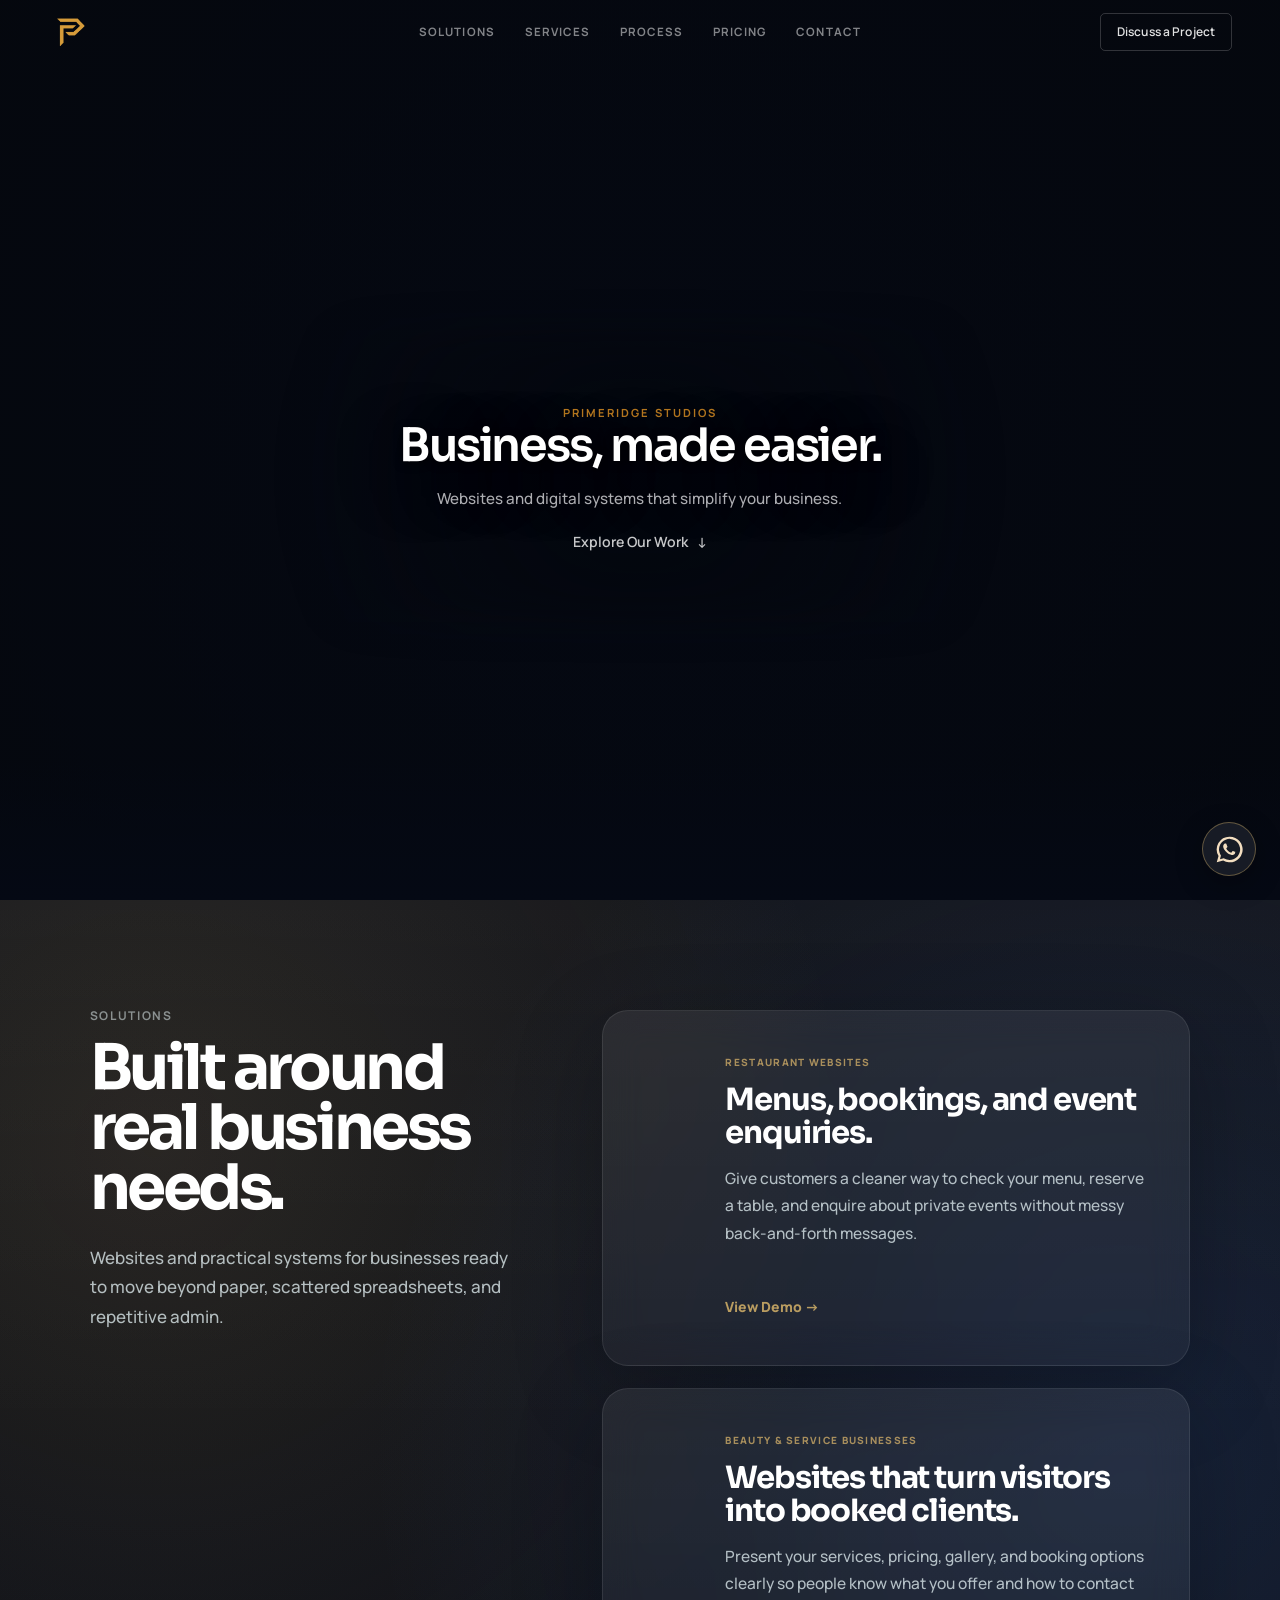
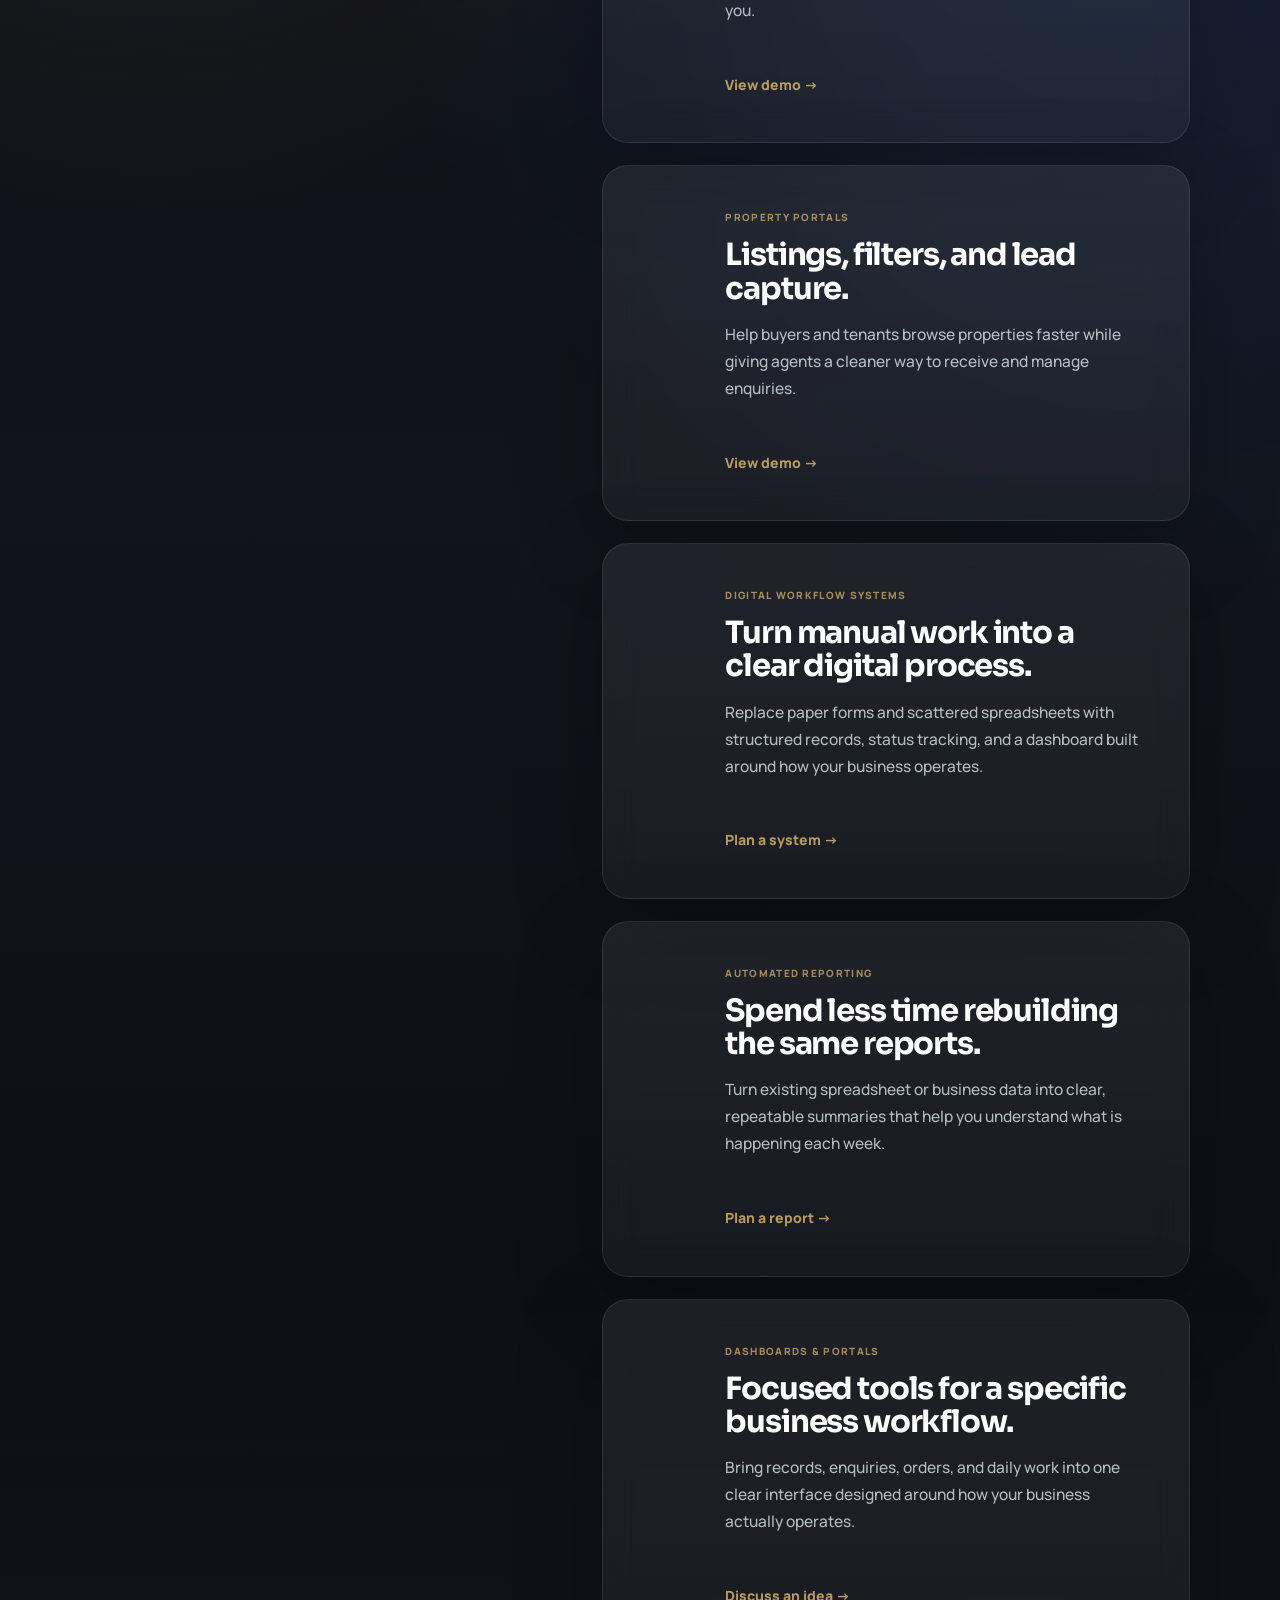
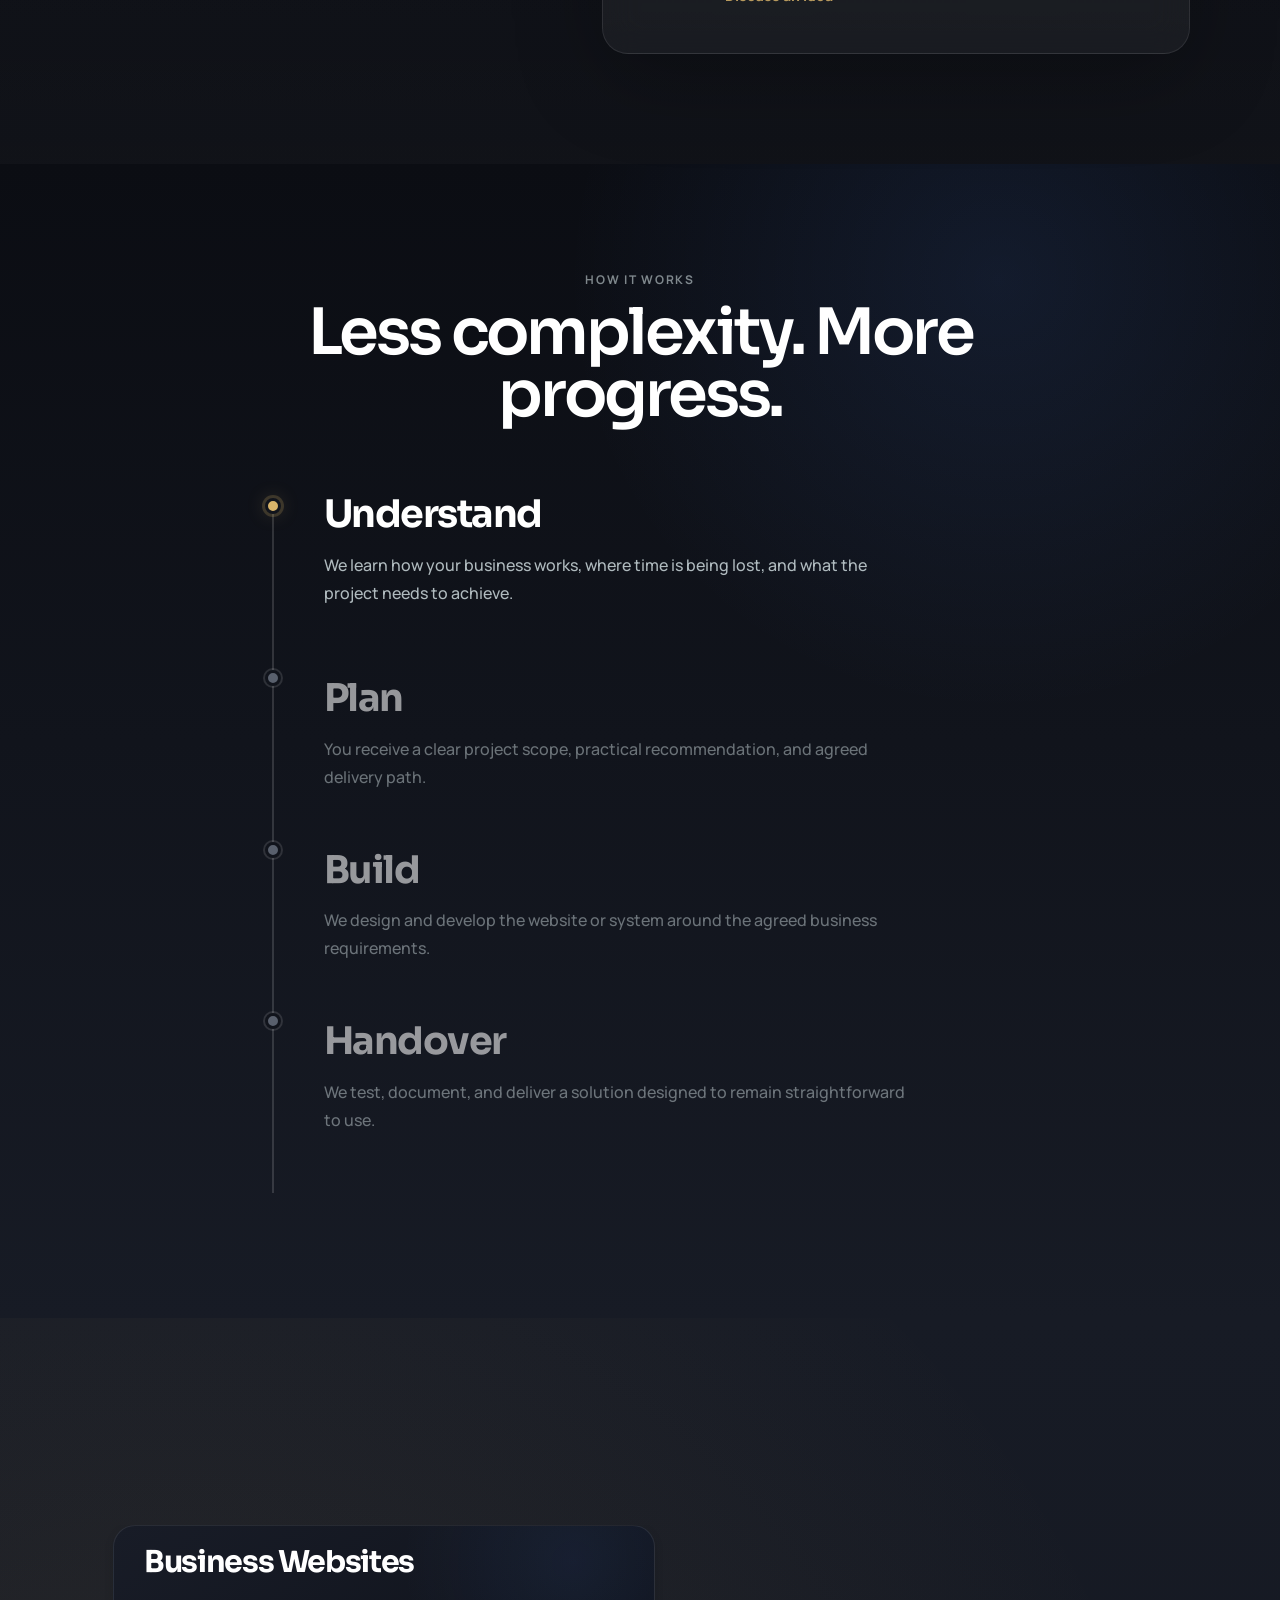
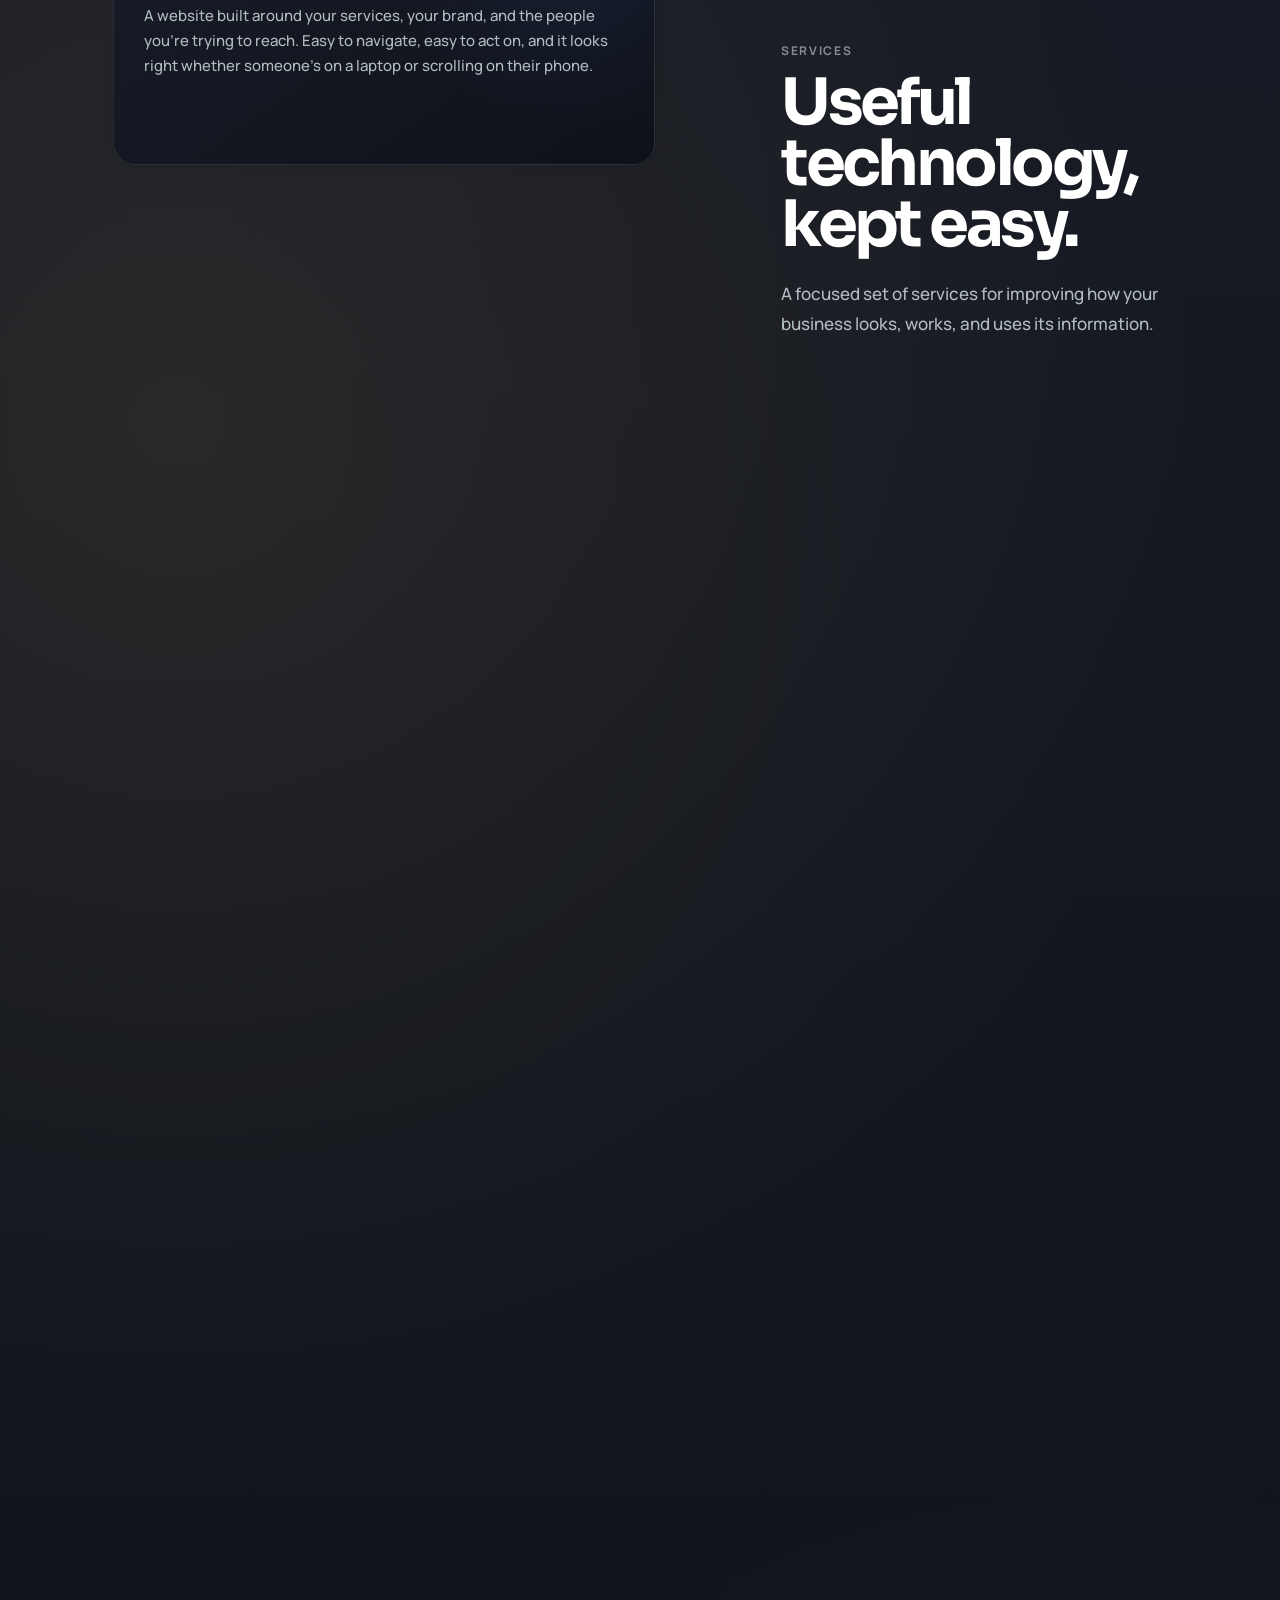
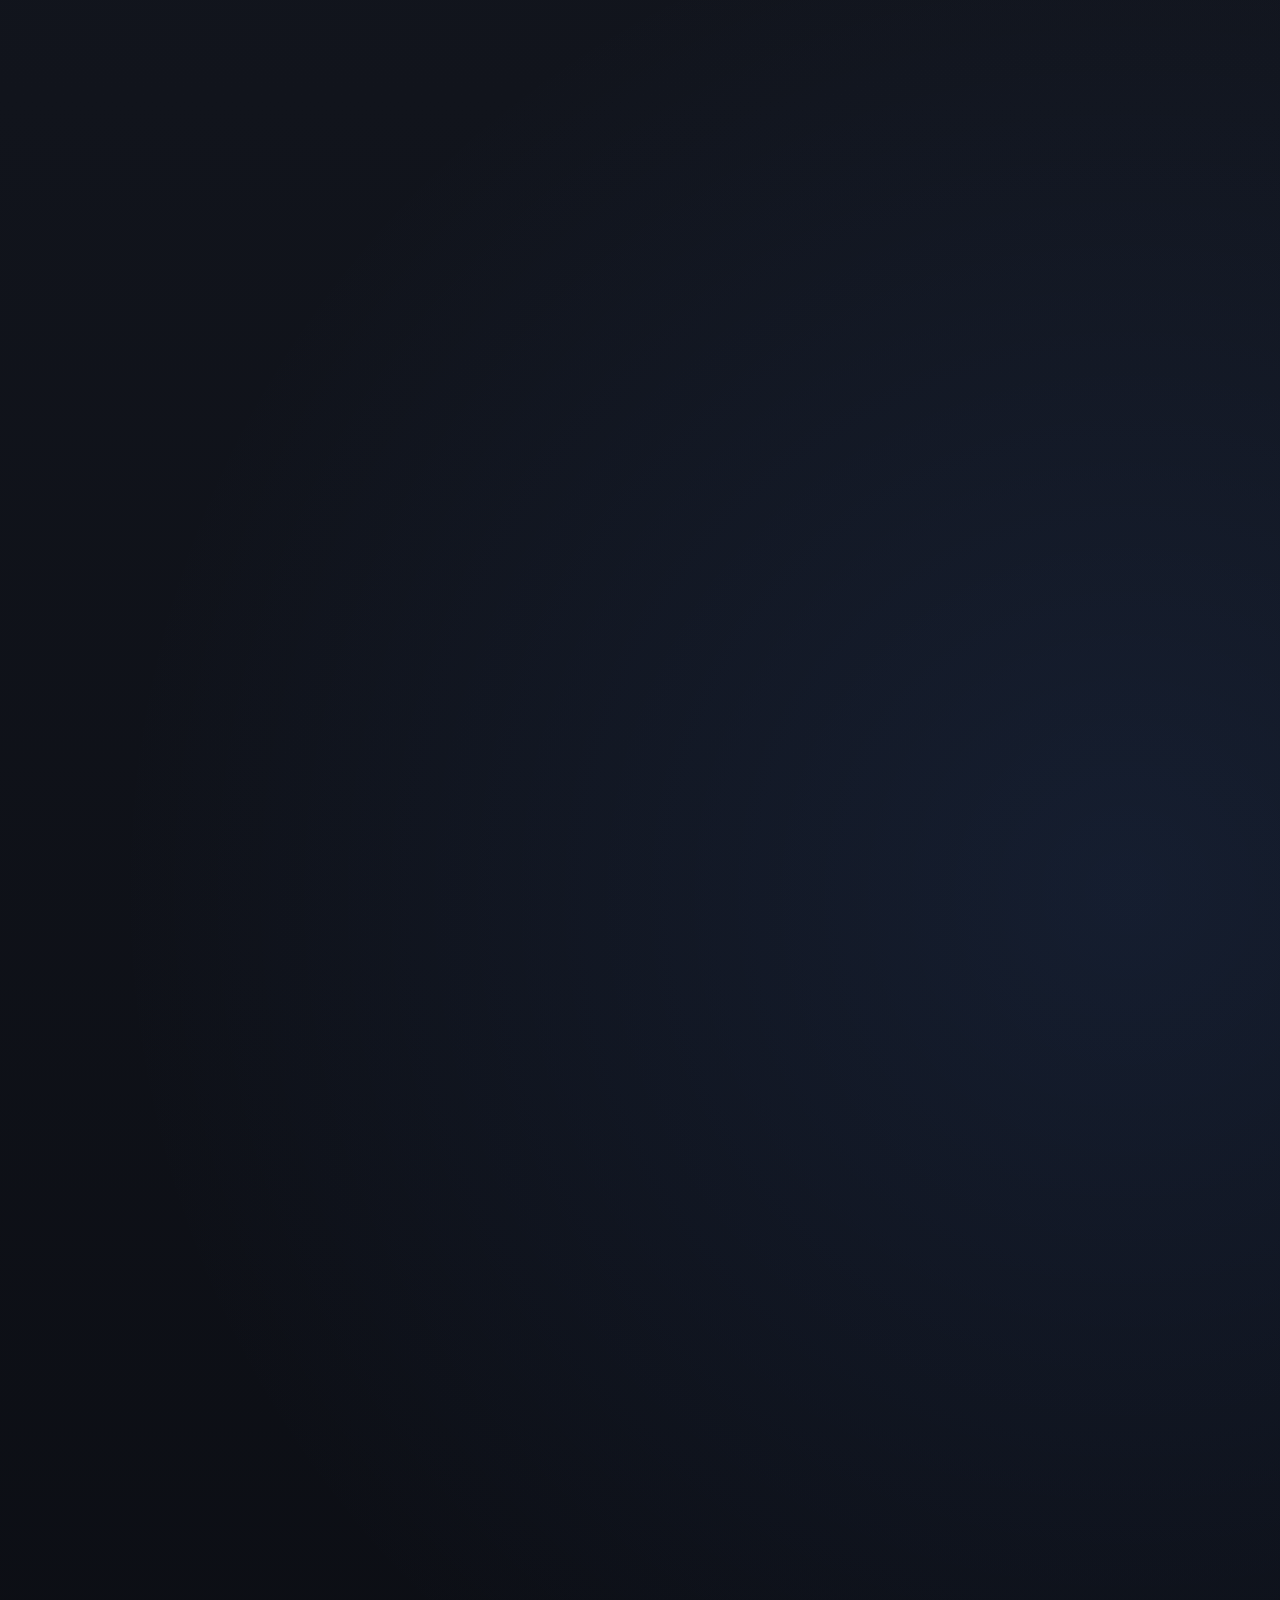
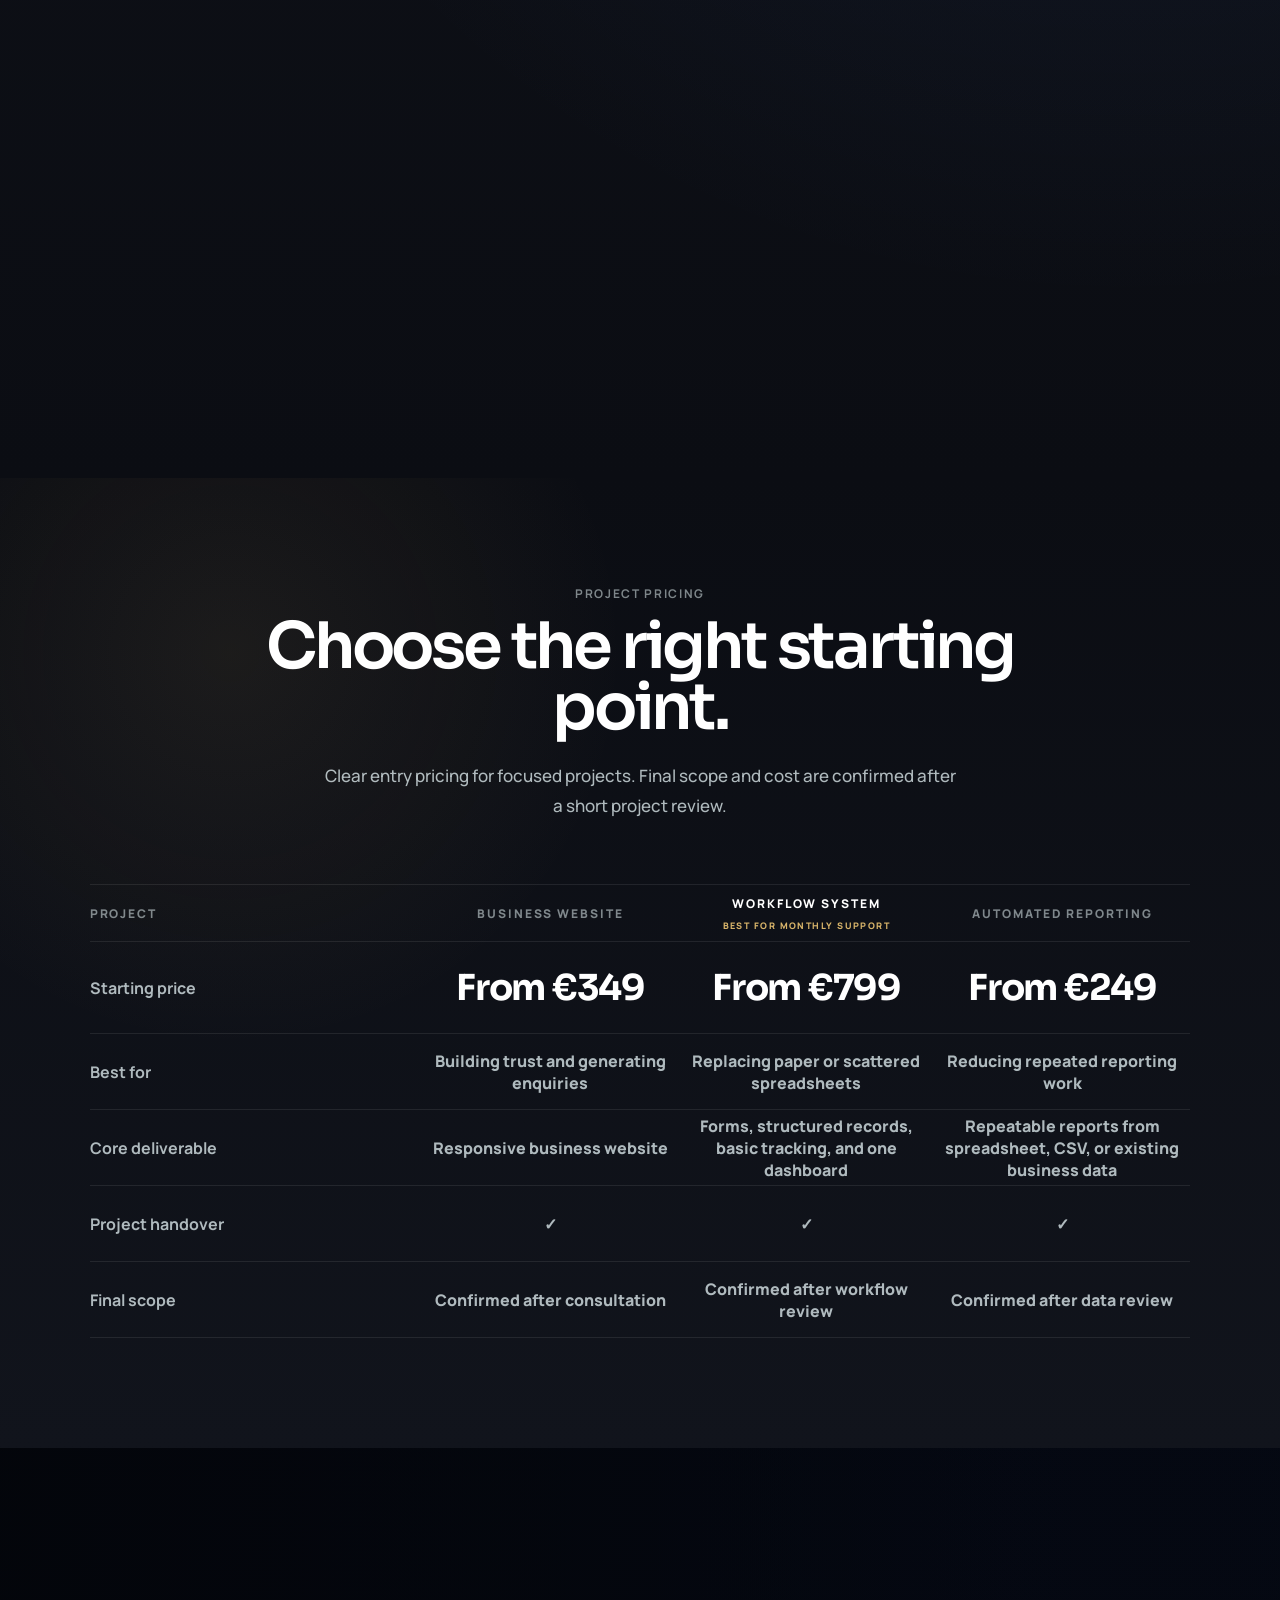
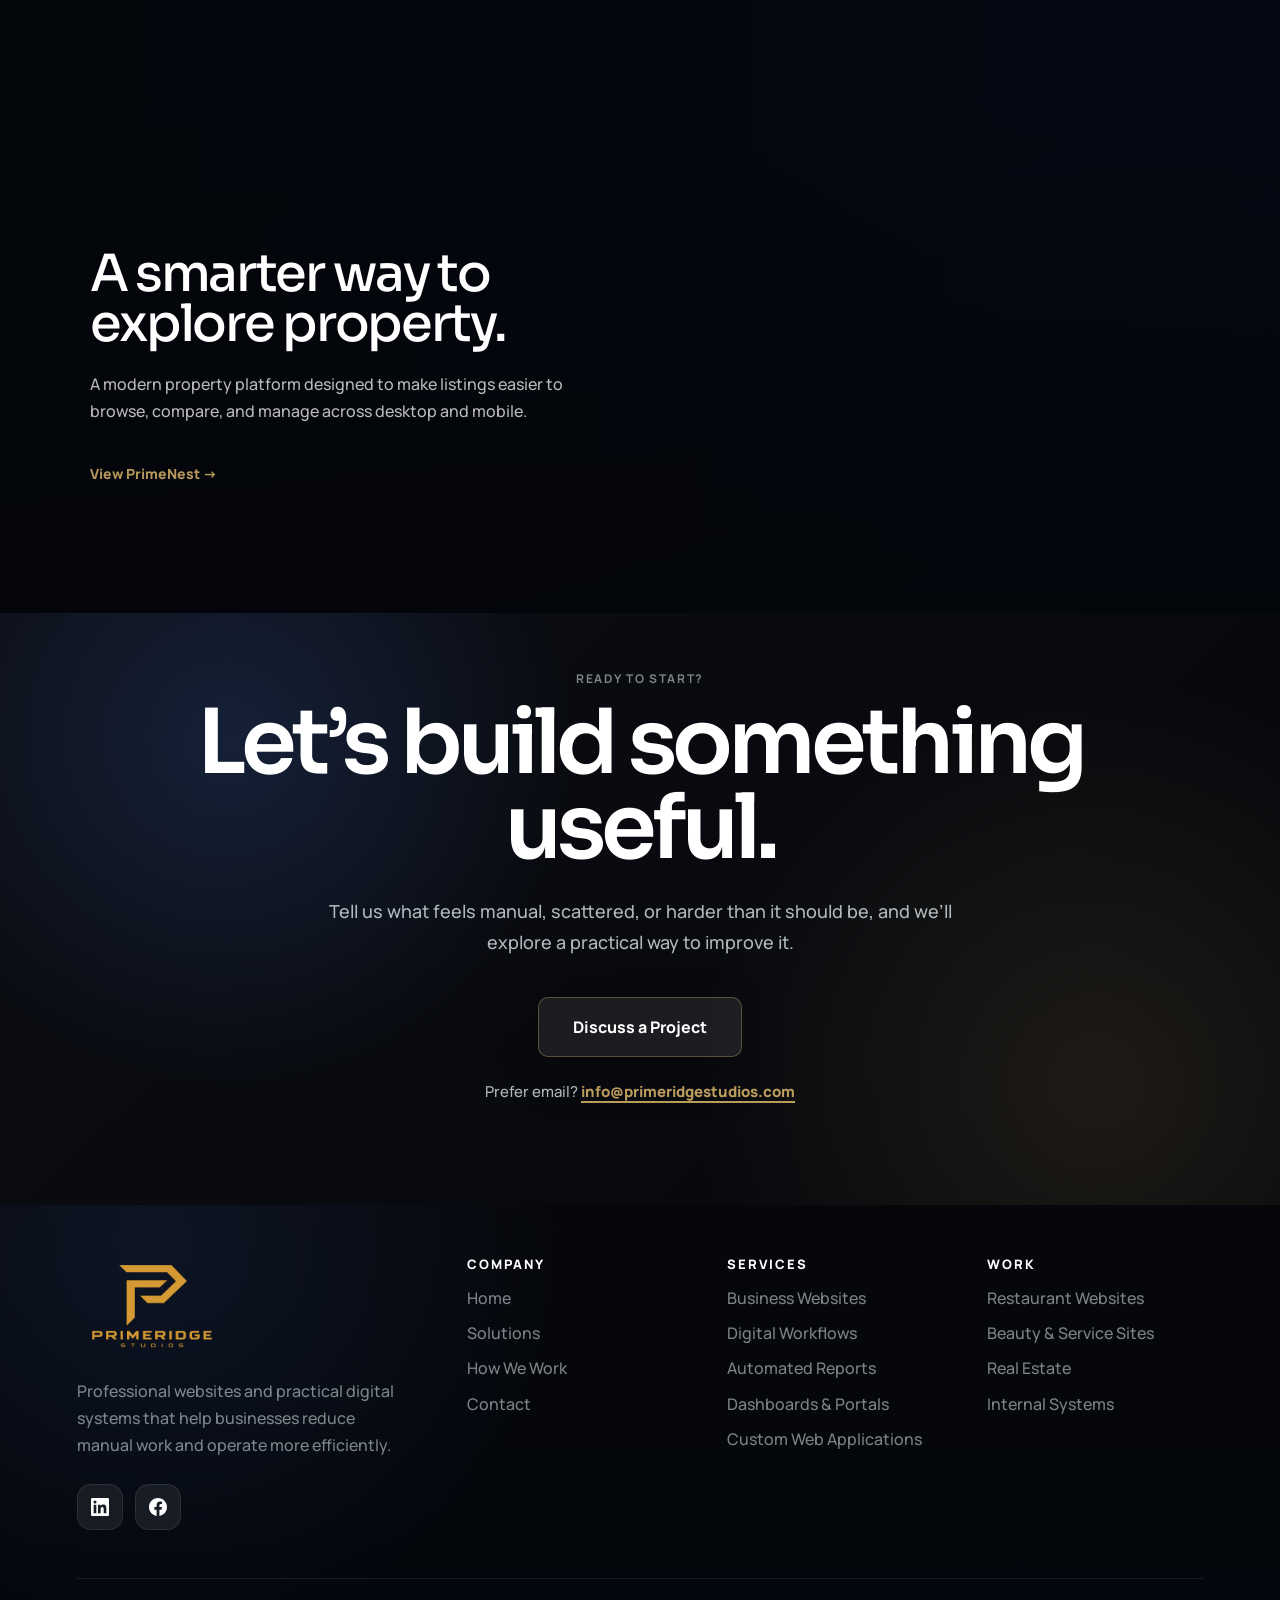
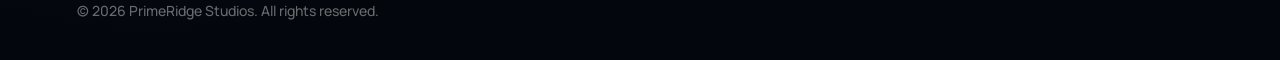
==== commit c6aa0ce2: "Update Facebook link and hide Instagram button" ====
--- a/index.html
+++ b/index.html
@@ -495,10 +495,10 @@
         <a href="https://www.linkedin.com/in/michael-alcalde-aa0895330" target="_blank" rel="noopener noreferrer" aria-label="LinkedIn">
           <svg width="18" height="18" viewBox="0 0 24 24" fill="currentColor" aria-hidden="true" focusable="false"><path d="M20.447 20.452h-3.554v-5.569c0-1.328-.027-3.037-1.852-3.037-1.853 0-2.136 1.445-2.136 2.939v5.667H9.351V9h3.414v1.561h.046c.477-.9 1.637-1.85 3.37-1.85 3.601 0 4.267 2.37 4.267 5.455v6.286zM5.337 7.433a2.062 2.062 0 01-2.063-2.065 2.064 2.064 0 112.063 2.065zm1.782 13.019H3.555V9h3.564v11.452zM22.225 0H1.771C.792 0 0 .774 0 1.729v20.542C0 23.227.792 24 1.771 24h20.451C23.2 24 24 23.227 24 22.271V1.729C24 .774 23.2 0 22.222 0h.003z"/></svg>
         </a>
-        <a href="https://www.instagram.com/primeridgestudios/" target="_blank" rel="noopener noreferrer" aria-label="Instagram">
+        <!-- <a href="https://www.instagram.com/primeridgestudios/" target="_blank" rel="noopener noreferrer" aria-label="Instagram">
           <svg width="18" height="18" viewBox="0 0 24 24" fill="none" stroke="currentColor" stroke-width="1.8" aria-hidden="true" focusable="false"><rect x="2" y="2" width="20" height="20" rx="5"/><circle cx="12" cy="12" r="4"/><circle cx="17.5" cy="6.5" r="1" fill="currentColor" stroke="none"/></svg>
-        </a>
-        <a href="https://www.facebook.com/primeridgestudios/" target="_blank" rel="noopener noreferrer" aria-label="Facebook">
+        </a> -->
+        <a href="https://www.facebook.com/jdelmero" target="_blank" rel="noopener noreferrer" aria-label="Facebook">
           <svg width="18" height="18" viewBox="0 0 24 24" fill="currentColor" aria-hidden="true" focusable="false"><path d="M24 12.073c0-6.627-5.373-12-12-12s-12 5.373-12 12c0 5.99 4.388 10.954 10.125 11.854v-8.385H7.078v-3.47h3.047V9.43c0-3.007 1.792-4.669 4.533-4.669 1.312 0 2.686.235 2.686.235v2.953H15.83c-1.491 0-1.956.925-1.956 1.874v2.25h3.328l-.532 3.47h-2.796v8.385C19.612 23.027 24 18.062 24 12.073z"/></svg>
         </a>
       </div>
--- a/responsive.css
+++ b/responsive.css
@@ -102,6 +102,7 @@
     overflow: visible;
 
     transform: none;
+    will-change: auto;
     margin-bottom: 14px;
 
     padding: 0;
@@ -116,19 +117,15 @@
   margin-bottom: 0;
 }
 
-  /* -------------------------
-     Capabilities accordion (mobile-only)
-     Collapsed by default, showing just the title. Tapping the title
-     row expands the paragraph. JS sets .is-open and the panel's
-     inline max-height (measured from its real content height) for a
-     smooth, accurate open/close animation.
-  ------------------------- */
+  /* Mobile accordion: natural card height, no JS height measurements. */
   .capability-item {
     border: 1px solid rgba(255, 255, 255, 0.09);
     border-radius: 18px;
     background:
       radial-gradient(circle at 85% 15%, rgba(79, 140, 255, 0.08), transparent 34%),
       linear-gradient(145deg, #181c27, #0e1119);
+    height: auto;
+    min-height: 0;
   }
 
   .capability-toggle {
@@ -137,7 +134,9 @@
     justify-content: space-between;
     gap: 18px;
     cursor: pointer;
-    padding: 24px 22px;
+    min-height: 0;
+    height: auto;
+    padding: 22px;
   }
 
   .capability-toggle:active .capability-content h3 {
@@ -185,24 +184,38 @@
   }
 
   .capability-panel {
-    max-height: 0;
-    opacity: 0;
+    display: none;
+    grid-template-rows: 0fr;
+    min-height: 0;
+    max-height: none;
     overflow: hidden;
     padding: 0 22px;
-    transition: max-height 0.35s ease, opacity 0.3s ease, padding 0.35s ease;
+    transition: grid-template-rows 200ms ease-out;
   }
 
   .capability-item.is-open .capability-panel {
-    opacity: 1;
-    padding: 2px 22px 0;
-  }
-
-  .capability-item.is-open .capability-panel p {
-    margin-bottom: 28px;
-  }
-
-  .capability-item p {
-    margin-top: 10px;
+    grid-template-rows: 1fr;
+    display: block;
+  }
+
+ .capability-panel > p {
+  margin: 0;
+  padding: 8px 0 18px;
+  opacity: 0;
+  transform: translateY(6px);
+  transition:
+    opacity 0.2s ease-out,
+    transform 0.2s ease-out;
+}
+
+.capability-item.is-open .capability-panel > p {
+  opacity: 1;
+  transform: translateY(0);
+}
+
+  /* No desktop transform layer or hover elevation on touch screens. */
+  .capability-item:hover {
+    box-shadow: 0 3px 10px rgba(0, 0, 0, 0.12);
   }
 
   .services-left h2,
@@ -831,4 +844,21 @@
   .pricing-row:first-of-type {
     grid-template-columns: 1.4fr repeat(3, minmax(0, 1fr));
   }
-}+}
+/* Mobile price row: override the desktop nth-child(2) price sizing. */
+@media (max-width: 760px) {
+  .pricing-table > .pricing-row:nth-child(2) strong {
+    font-size: 12px;
+    line-height: 1.45;
+    letter-spacing: -0.02em;
+    white-space: normal;
+    overflow-wrap: normal;
+  }
+}
+
+@media (max-width: 1100px) and (prefers-reduced-motion: reduce) {
+  .capability-panel,
+  .capability-panel > p {
+    transition: none;
+  }
+}
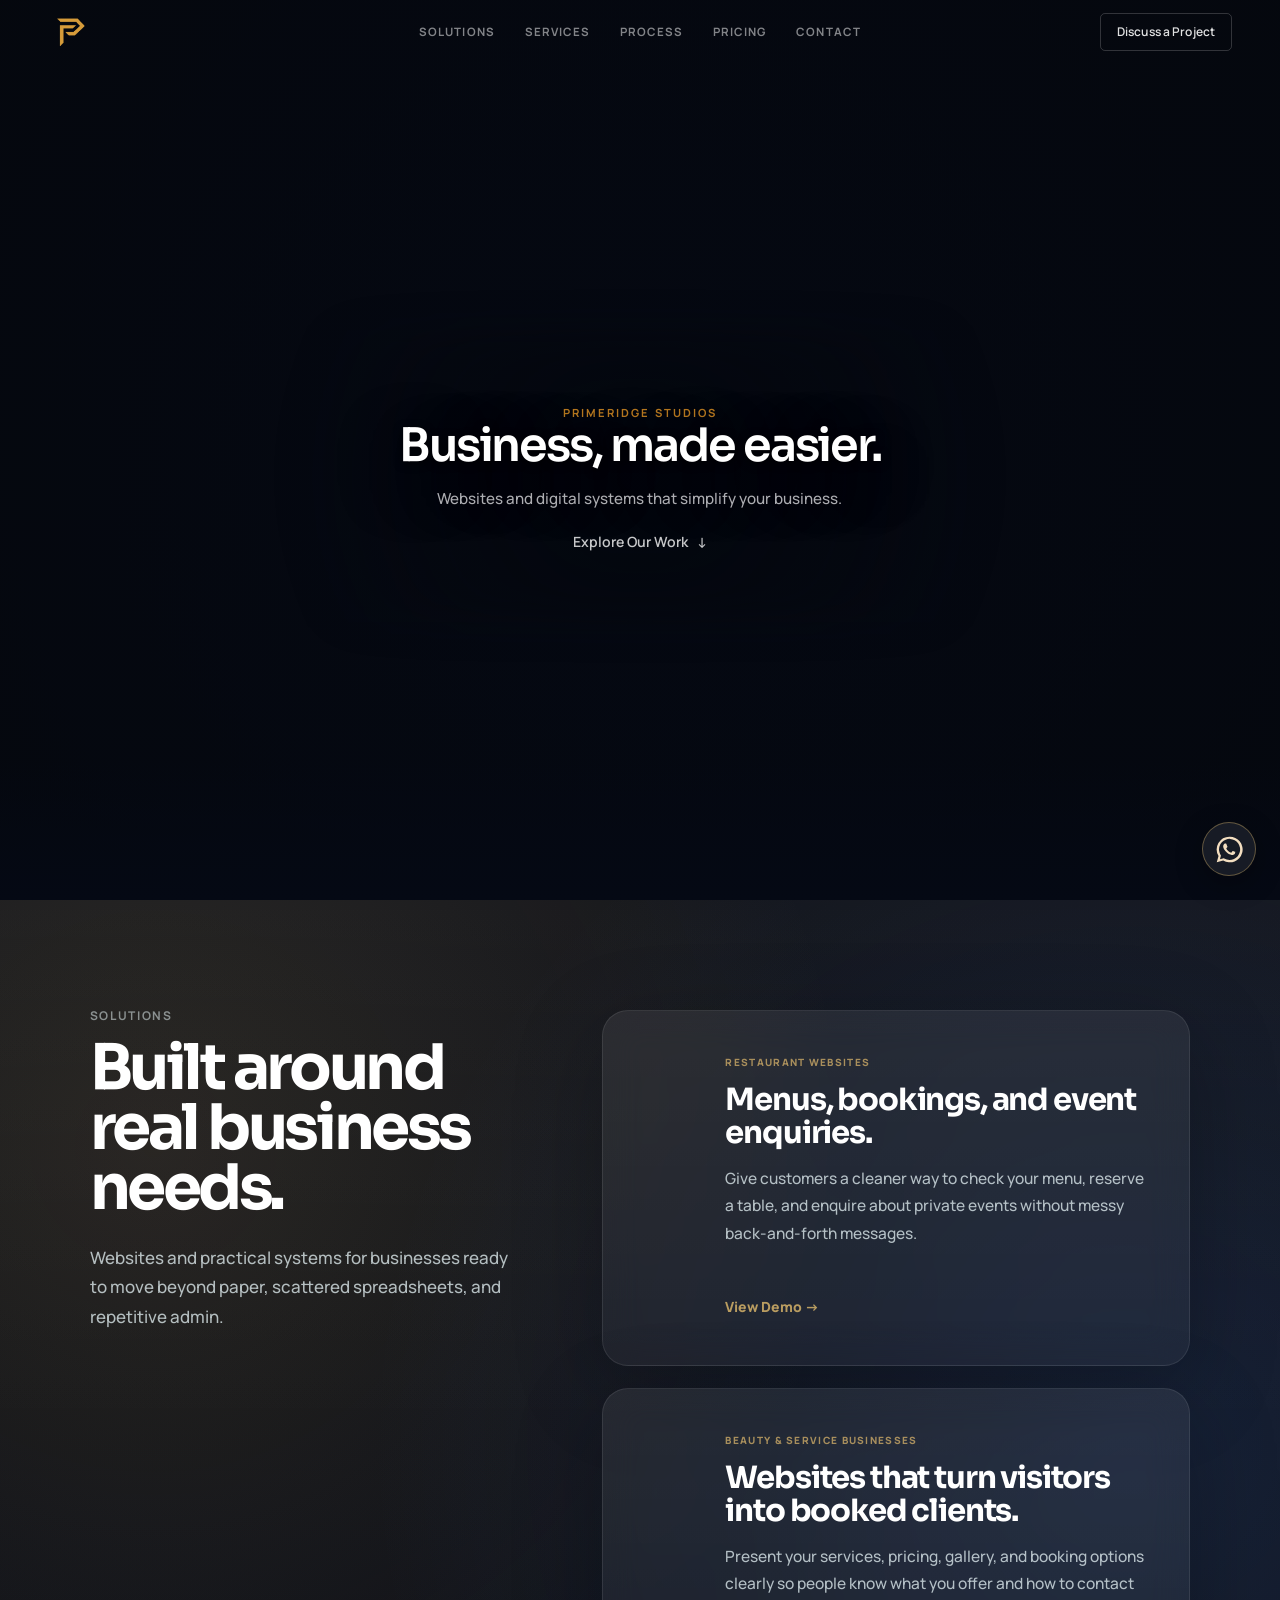
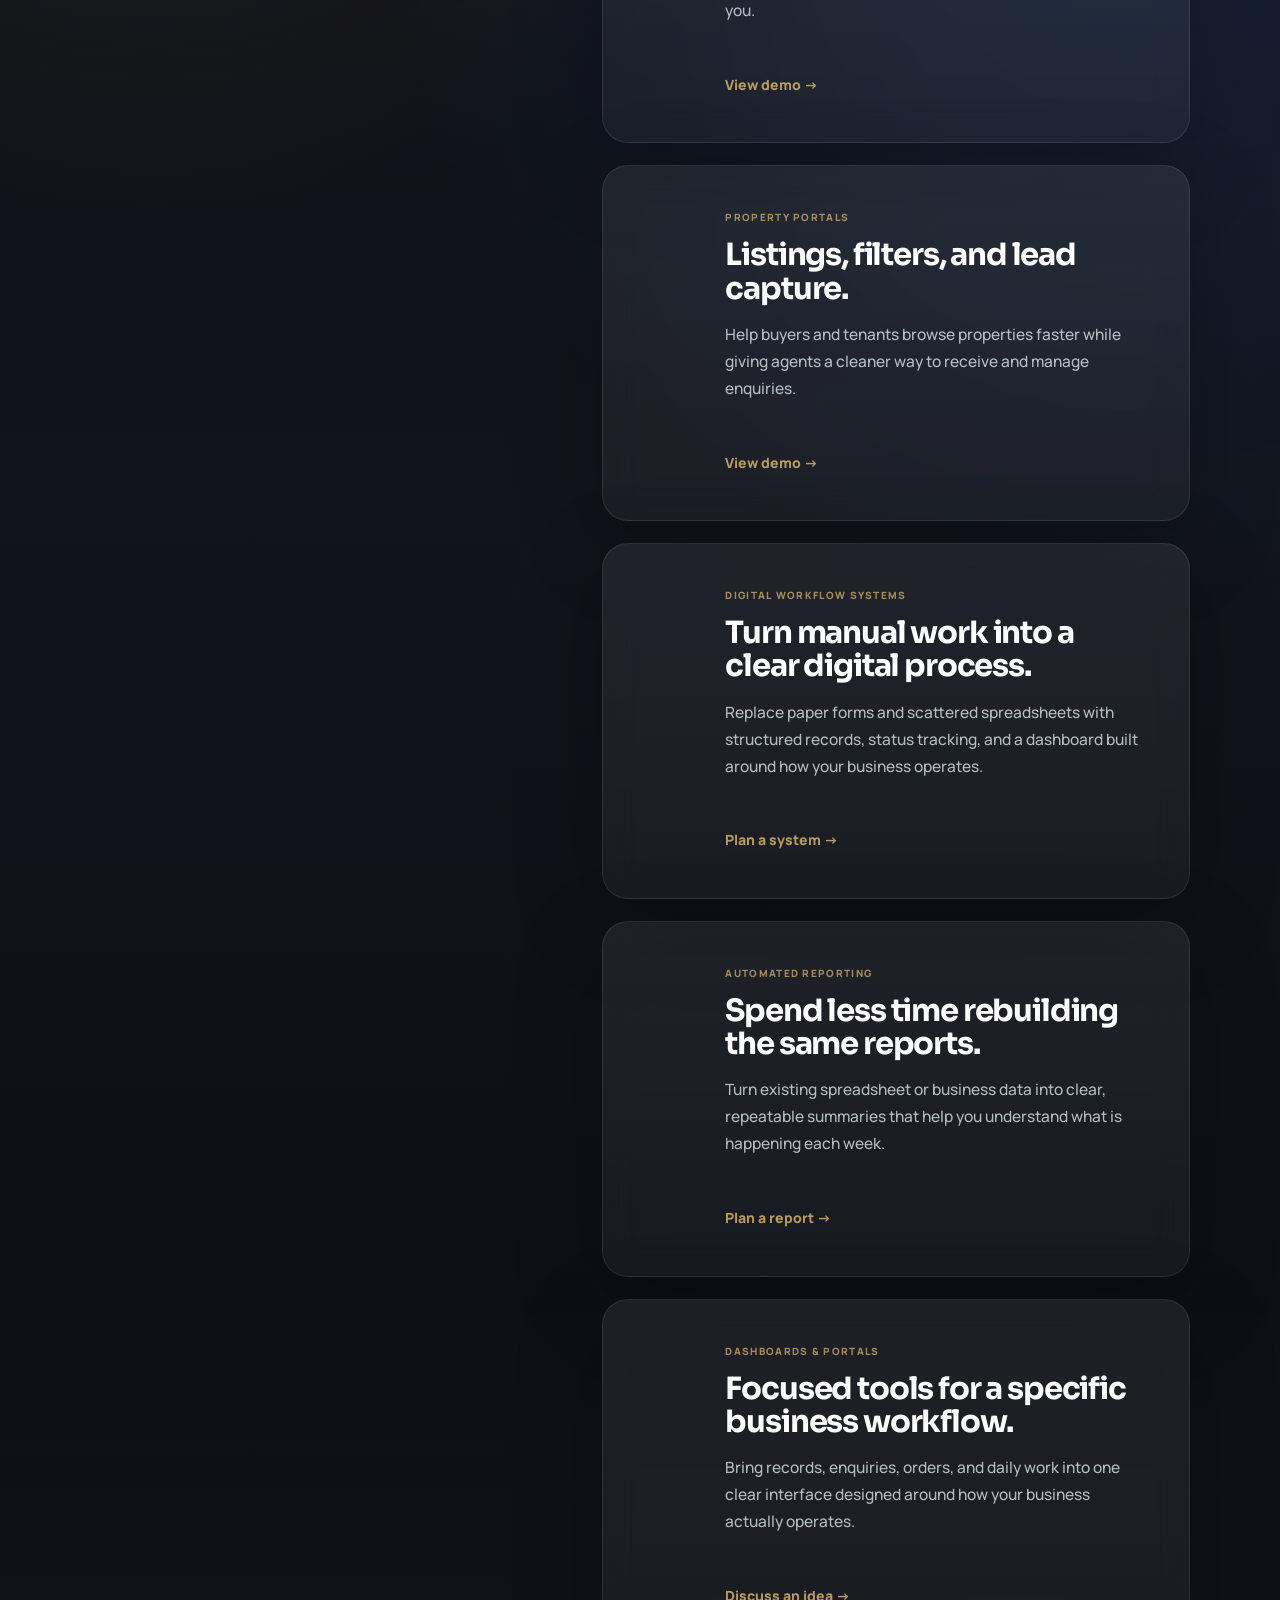
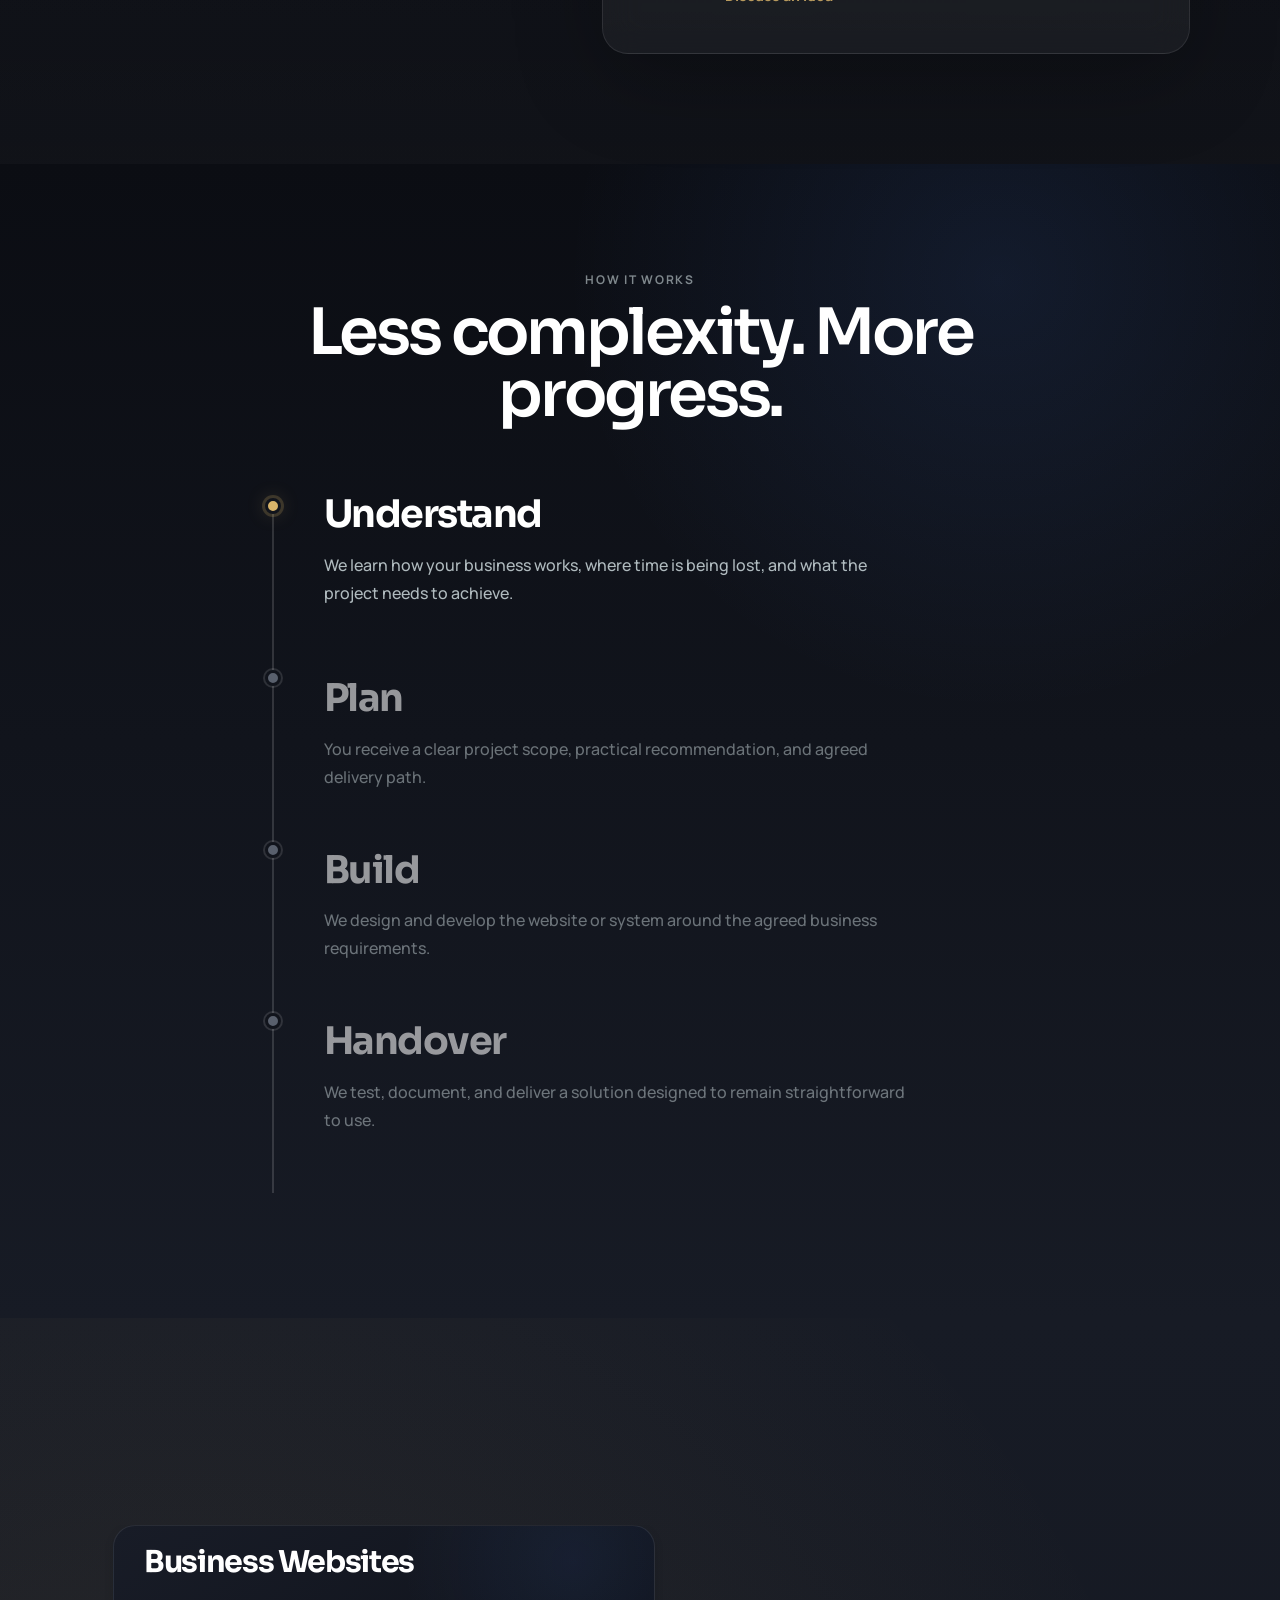
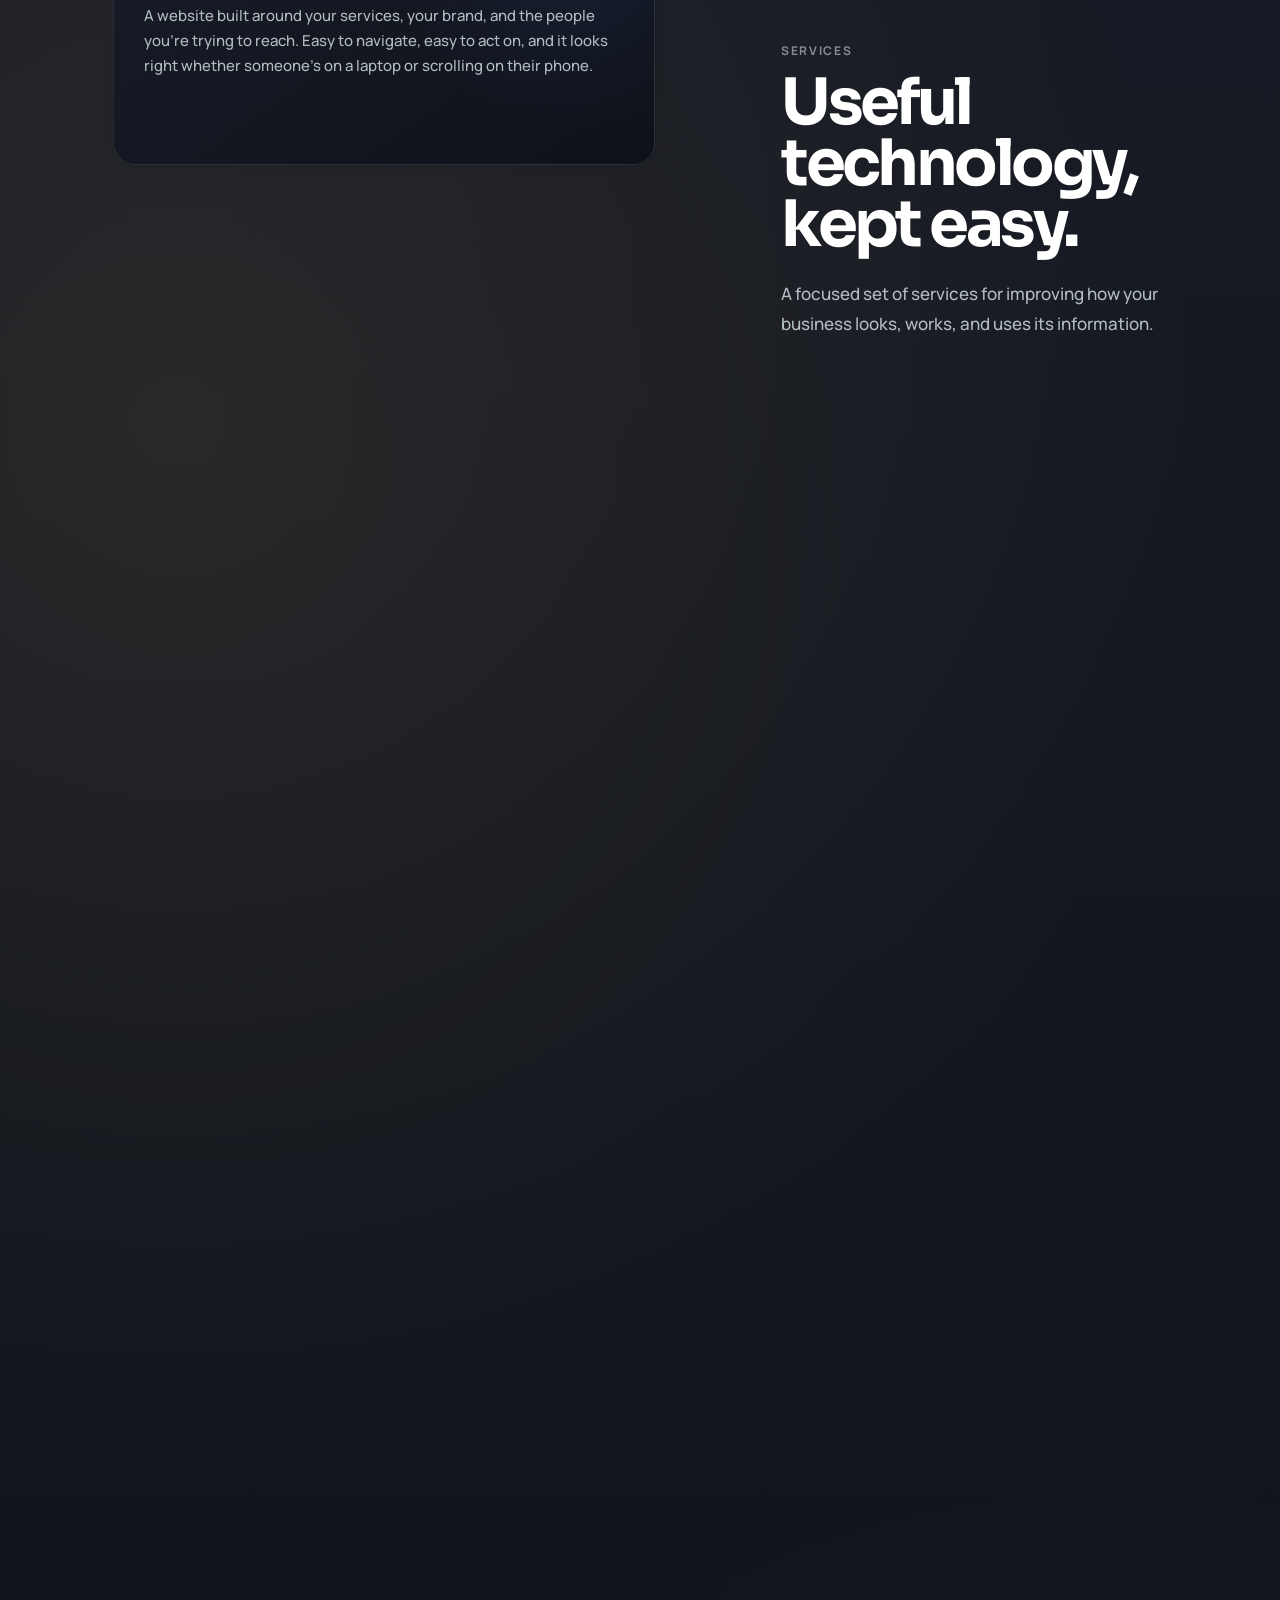
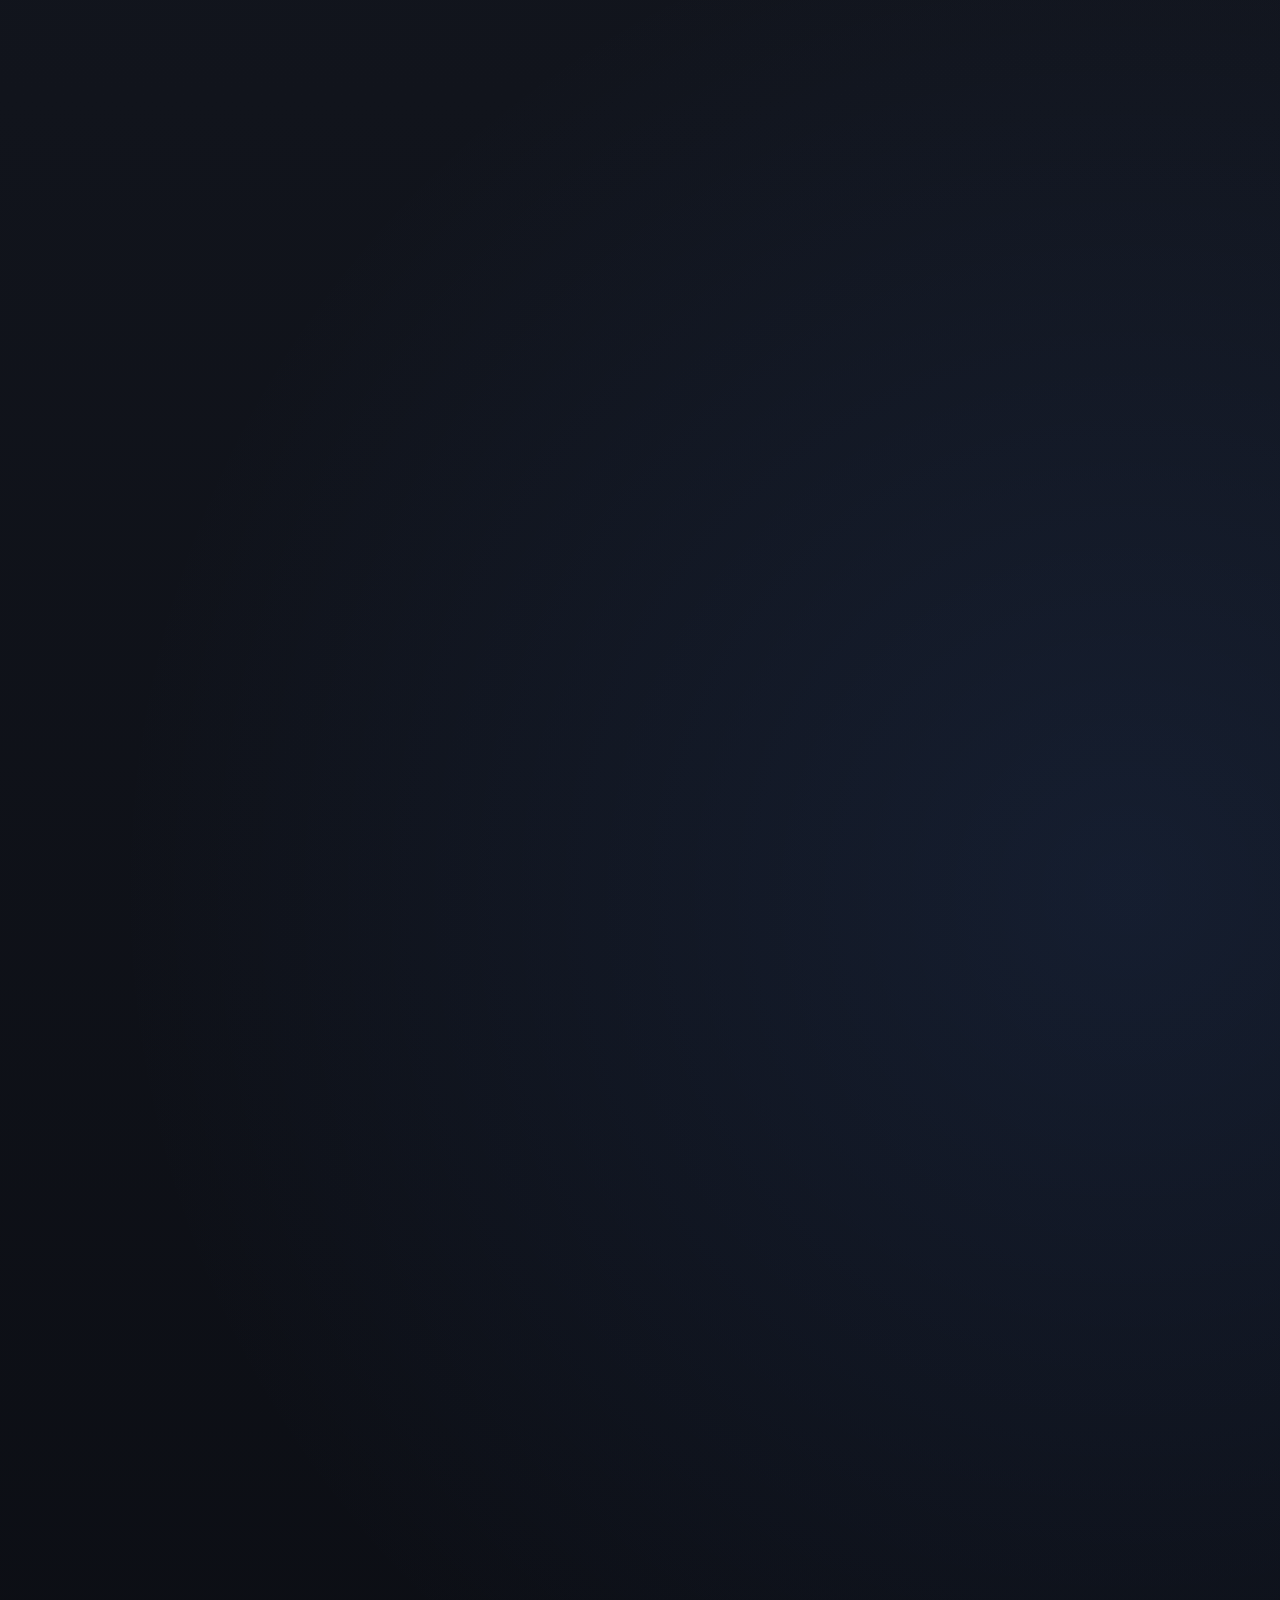
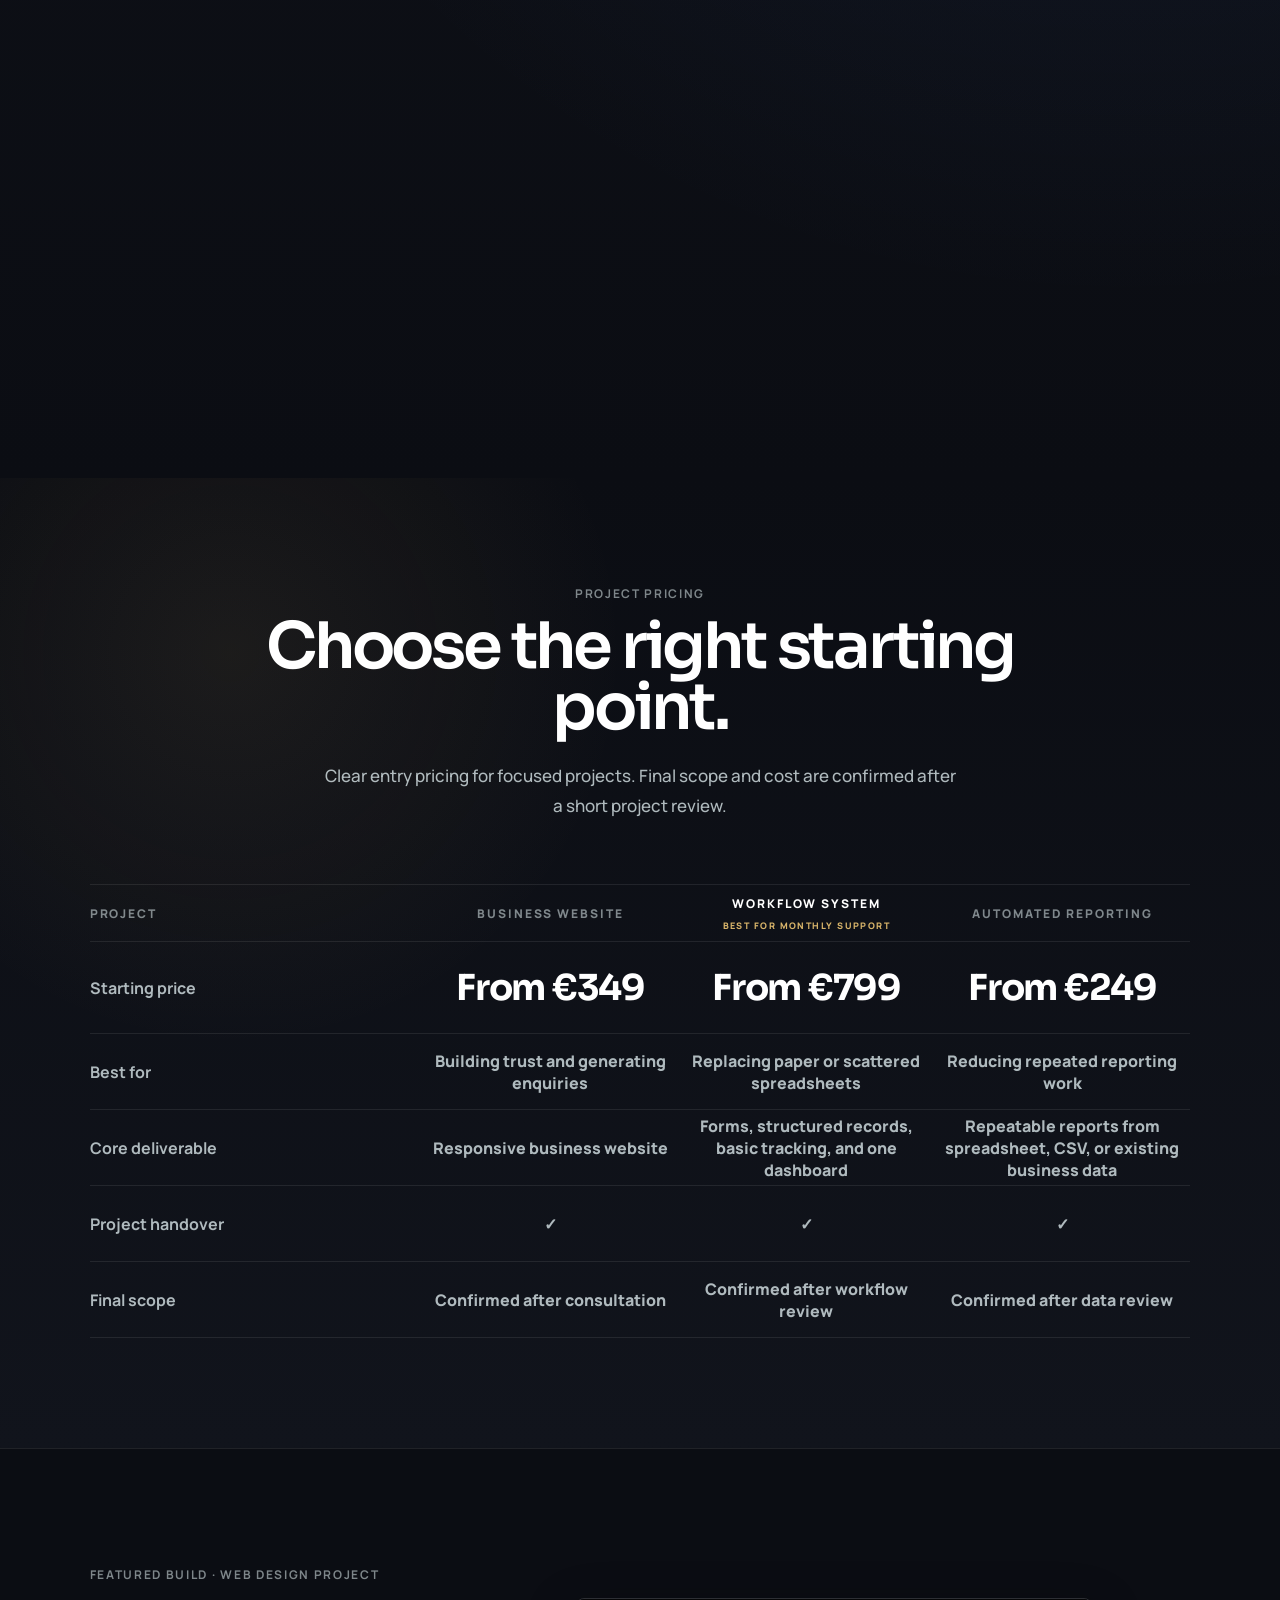
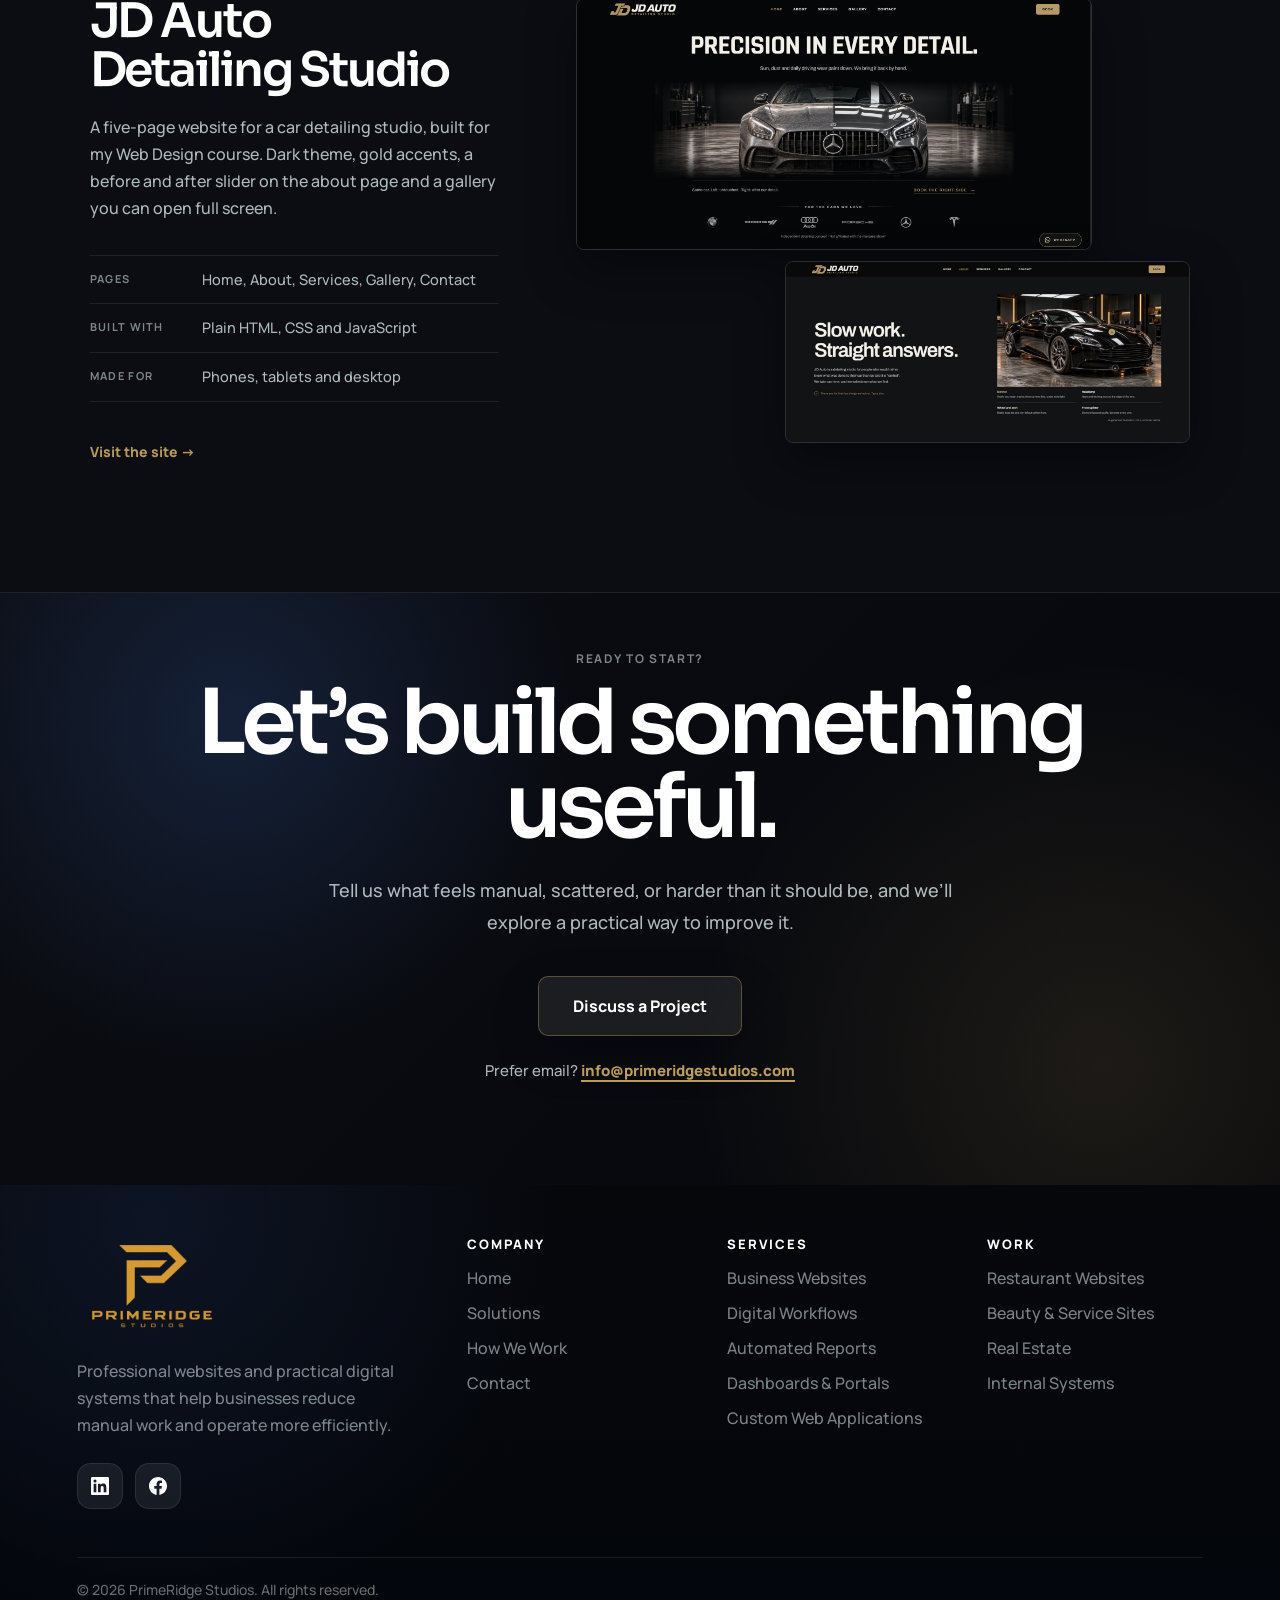
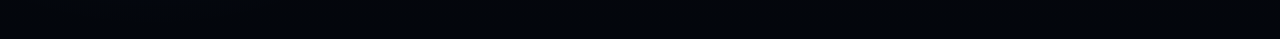
==== commit c0c67de1: "Changed the feature-build section" ====
--- a/index.html
+++ b/index.html
@@ -413,32 +413,29 @@
   </div>
 </section>
 
-<section class="featured-build primenest-feature" id="primenest">
-  <video
-    class="primenest-bg-video"
-    autoplay
-    muted
-    loop
-    playsinline
-    preload="none"
-    aria-hidden="true"
-  >
-    <source src="assets/videos/PrimeNest Featured 3.mp4" type="video/mp4">
-  </video>
-
-  <div class="primenest-overlay" aria-hidden="true"></div>
-
-  <div class="primenest-content reveal">
-    <!-- <span class="eyebrow">PrimeNest</span> -->
-
-    <h2>A smarter way to explore property.</h2>
-
-    <p>
-      A modern property platform designed to make listings easier to browse,
-      compare, and manage across desktop and mobile.
-    </p>
-
-    <a href="https://realty.primeridgestudios.com/" target="_blank" rel="noopener noreferrer" class="text-link">View PrimeNest →</a>
+<section class="jd-feature" id="jdauto" aria-labelledby="jd-title">
+  <div class="jd-inner">
+    <div class="jd-copy reveal">
+      <span class="eyebrow">Featured Build · Web Design Project</span>
+      <h2 id="jd-title">JD Auto Detailing Studio</h2>
+      <p>
+        A five-page website for a car detailing studio, built for my Web Design course.
+        Dark theme, gold accents, a before and after slider on the about page and a gallery you can open full screen.
+      </p>
+
+      <dl class="jd-facts">
+        <div><dt>Pages</dt><dd>Home, About, Services, Gallery, Contact</dd></div>
+        <div><dt>Built with</dt><dd>Plain HTML, CSS and JavaScript</dd></div>
+        <div><dt>Made for</dt><dd>Phones, tablets and desktop</dd></div>
+      </dl>
+
+      <a href="https://jdauto.primeridgestudios.com/" target="_blank" rel="noopener noreferrer" class="text-link">Visit the site →</a>
+    </div>
+
+    <a class="jd-shots reveal" href="https://jdauto.primeridgestudios.com/" target="_blank" rel="noopener noreferrer" aria-label="Open the JD Auto website">
+      <img class="jd-shot jd-shot-back" src="images/jdauto-gallery.PNG" alt="JD Auto gallery page showing six photos of dark cars being polished and detailed" width="1400" height="700" loading="lazy" decoding="async">
+      <img class="jd-shot jd-shot-front" src="images/jdauto-about.jpg" alt="JD Auto about page with the headline Slow work. Straight answers. and a black sports car with tap points" width="1400" height="624" loading="lazy" decoding="async">
+    </a>
   </div>
 </section>
 
--- a/styles.css
+++ b/styles.css
@@ -1086,88 +1086,99 @@
   color: #fff;
 }
 
-.primenest-feature {
-  position: relative;
-  min-height: 85svh;
+.jd-feature {
   padding: 120px 7%;
-
-  display: flex;
-  align-items: flex-end;
-
-  overflow: hidden;
-  isolation: isolate;
-  background: #050914;
-}
-
-.primenest-bg-video {
+  background: var(--bg-2);
+  border-top: 1px solid var(--line);
+  border-bottom: 1px solid var(--line);
+}
+
+.jd-inner {
+  max-width: var(--max-width);
+  margin: 0 auto;
+  display: grid;
+  grid-template-columns: minmax(0, 0.8fr) minmax(0, 1.2fr);
+  gap: clamp(40px, 6vw, 96px);
+  align-items: center;
+}
+
+.jd-copy h2 {
+  max-width: 460px;
+  color: #fff;
+  font-size: clamp(2.2rem, 3.7vw, 3.7rem);
+  font-weight: 600;
+  line-height: 1.02;
+  letter-spacing: -0.045em;
+  text-wrap: balance;
+}
+
+.jd-copy > p {
+  max-width: 440px;
+  margin-top: 20px;
+  color: var(--text-soft);
+  font-size: 16px;
+  line-height: 1.7;
+}
+
+.jd-facts {
+  max-width: 440px;
+  margin: 32px 0 30px;
+  border-top: 1px solid var(--line);
+}
+
+.jd-facts div {
+  display: grid;
+  grid-template-columns: 96px 1fr;
+  gap: 16px;
+  padding: 13px 0;
+  border-bottom: 1px solid var(--line);
+}
+
+.jd-facts dt {
+  color: var(--muted);
+  font-size: 11px;
+  font-weight: 700;
+  letter-spacing: 0.12em;
+  text-transform: uppercase;
+  padding-top: 2px;
+}
+
+.jd-facts dd {
+  color: var(--text-soft);
+  font-size: 14.5px;
+  line-height: 1.5;
+}
+
+.jd-shots {
+  position: relative;
+  display: block;
+  aspect-ratio: 1.38 / 1;
+}
+
+.jd-shot {
   position: absolute;
-  inset: 0;
-  z-index: -3;
-
-  width: 100%;
-  height: 100%;
-
-  object-fit: cover;
-  object-position: center;
-
-  pointer-events: none;
-}
-
-.primenest-overlay {
-  position: absolute;
-  inset: 0;
-  z-index: -2;
-
-  background:
-    linear-gradient(
-      90deg,
-      rgba(3, 5, 10, 0.9) 0%,
-      rgba(3, 5, 10, 0.62) 46%,
-      rgba(3, 5, 10, 0.14) 78%,
-      rgba(3, 5, 10, 0.08) 100%
-    ),
-    linear-gradient(
-      180deg,
-      rgba(3, 5, 10, 0.12) 35%,
-      rgba(3, 5, 10, 0.88) 100%
-    );
-
-  pointer-events: none;
-}
-
-.primenest-content {
-  position: relative;
-  z-index: 1;
-
-  width: min(100%, 620px);
-}
-
-.primenest-content h2 {
-  max-width: 560px;
-  margin: 14px 0 0;
-
-  color: #fff;
-  font-size: clamp(2.4rem, 4vw, 4.6rem);
-  font-weight: 500;
-  line-height: 0.98;
-  letter-spacing: -0.045em;
-
-  text-wrap: balance;
-}
-
-.primenest-content p {
-  max-width: 500px;
-  margin: 22px 0 0;
-
-  color: rgba(255, 255, 255, 0.72);
-  font-size: 1rem;
-  line-height: 1.7;
-}
-
-.primenest-content .text-link {
-  display: inline-flex;
-  margin-top: 28px;
-}
+  height: auto;
+  border: 1px solid var(--line-strong);
+  border-radius: 8px;
+  box-shadow: 0 18px 50px rgba(0, 0, 0, 0.45);
+  transition: transform 0.35s ease;
+}
+
+.jd-shot-back {
+  top: 0;
+  left: 0;
+  width: 84%;
+}
+
+.jd-shot-front {
+  right: 0;
+  bottom: 0;
+  width: 66%;
+}
+
+.jd-shots:hover .jd-shot-front { transform: translateY(-6px); }
+.jd-shots:hover .jd-shot-back { transform: translateY(3px); }
+.jd-shots:focus-visible { outline: 2px solid var(--accent-2); outline-offset: 6px; }
 
 .cta-final {
   position: relative;
--- a/responsive.css
+++ b/responsive.css
@@ -1,864 +1,850 @@
-/* ── Large screens (1200px and below) ── */
-@media (max-width: 1200px) {
-  .navbar { padding: 0 32px; }
-  .nav-links { gap: 0; }
-
-  
-  
-
-  /* Steps: 2-column */
-  .steps { grid-template-columns: repeat(2, 1fr); }
-  .step:nth-child(2) { border-right: 0; }
-  .step:nth-child(1),
-  .step:nth-child(2) { border-bottom: 1px solid var(--line); }
-
-  /* Featured & footer: single column */
-  .featured-build,
-  .footer-inner { grid-template-columns: 1fr; }
-
-  /* Featured: reorder visual below copy on collapse */
-  .featured-build { gap: 48px; }
-  .featured-visual { order: 1; }
-  .featured-copy  { order: 0; }
-}
-
-@media (min-width: 1101px) {
-  .work,
-  .work-inner {
-    overflow: visible;
-  }
-
-  .work-inner {
-    align-items: start;
-  }
-
-  .work-sticky,
-  .work-head {
-    position: -webkit-sticky;
-    position: sticky;
-    top: 110px;
-    align-self: start;
-    height: fit-content;
-    min-height: 0;
-    transform: none !important;
-    will-change: auto !important;
-  }
-}
-
-/* ── Medium screens (1100px and below) ── */
-@media (max-width: 1100px) {
-  /* Work: stack left panel above cards */
-  .work-inner {
-    grid-template-columns: 1fr;
-    gap: 46px;
-  }
-  .work-sticky,
-  .work-head {
-    position: relative;
-    top: auto;
-    max-width: 760px;
-  }
-  .work-sticky p,
-  .work-head p { max-width: 620px; }
-
-  /* Services / Capabilities: stack left panel below the card list.
-     The desktop version pins this whole section (position:sticky +
-     fixed 100vh + hidden overflow) and stacks cards with a JS-driven
-     translateY, inside an artificially tall 440vh wrapper. None of
-     that is appropriate once the layout drops to a single column, so
-     everything below fully resets it back to a normal, unclipped,
-     naturally-flowing block. */
-  .services {
-    min-height: auto;
-  }
-  .services-layout {
-    grid-template-columns: 1fr;
-    gap: 44px;
-    position: static;
-    top: auto;
-    height: auto;
-    overflow: visible;
-    padding-top: 0;
-  }
-  .services-left {
-    grid-column: auto;
-    grid-row: auto;
-    position: relative;
-    top: auto;
-    margin-top: 0;
-  }
-  .capabilities-list {
-    grid-column: auto;
-    grid-row: auto;
-    height: auto;
-    overflow: visible;
-  }
-  .capability-item {
-    position: relative;
-    top: auto;
-
-    height: auto;
-    min-height: auto;
-    overflow: visible;
-
-    transform: none;
-    will-change: auto;
-    margin-bottom: 14px;
-
-    padding: 0;
-  }
-
-  .capability-item h3 {
-    display: block;
-    min-height: auto;
-  }
-
-.capability-item:last-child {
-  margin-bottom: 0;
-}
-
-  /* Mobile accordion: natural card height, no JS height measurements. */
-  .capability-item {
-    border: 1px solid rgba(255, 255, 255, 0.09);
-    border-radius: 18px;
-    background:
-      radial-gradient(circle at 85% 15%, rgba(79, 140, 255, 0.08), transparent 34%),
-      linear-gradient(145deg, #181c27, #0e1119);
-    height: auto;
-    min-height: 0;
-  }
-
-  .capability-toggle {
-    display: flex;
-    align-items: center;
-    justify-content: space-between;
-    gap: 18px;
-    cursor: pointer;
-    min-height: 0;
-    height: auto;
-    padding: 22px;
-  }
-
-  .capability-toggle:active .capability-content h3 {
-    color: var(--accent-2);
-  }
-
-  .capability-icon {
-    display: flex;
-    position: relative;
-    align-items: center;
-    justify-content: center;
-    flex-shrink: 0;
-    width: 30px;
-    height: 30px;
-    border-radius: 50%;
-    border: 1px solid rgba(255, 255, 255, 0.16);
-    transition: border-color 0.3s ease, background 0.3s ease;
-  }
-
-  .capability-icon span {
-    position: absolute;
-    background: #fff;
-    border-radius: 999px;
-    transition: transform 0.3s ease, opacity 0.3s ease;
-  }
-
-  .capability-icon span:first-child {
-    width: 12px;
-    height: 2px;
-  }
-
-  .capability-icon span:last-child {
-    width: 2px;
-    height: 12px;
-  }
-
-  .capability-item.is-open .capability-icon {
-    border-color: rgba(216, 180, 106, 0.4);
-    background: rgba(216, 180, 106, 0.08);
-  }
-
-  .capability-item.is-open .capability-icon span:last-child {
-    transform: rotate(90deg);
-    opacity: 0;
-  }
-
-  .capability-panel {
-    display: none;
-    grid-template-rows: 0fr;
-    min-height: 0;
-    max-height: none;
-    overflow: hidden;
-    padding: 0 22px;
-    transition: grid-template-rows 200ms ease-out;
-  }
-
-  .capability-item.is-open .capability-panel {
-    grid-template-rows: 1fr;
-    display: block;
-  }
-
- .capability-panel > p {
-  margin: 0;
-  padding: 8px 0 18px;
-  opacity: 0;
-  transform: translateY(6px);
-  transition:
-    opacity 0.2s ease-out,
-    transform 0.2s ease-out;
-}
-
-.capability-item.is-open .capability-panel > p {
-  opacity: 1;
-  transform: translateY(0);
-}
-
-  /* No desktop transform layer or hover elevation on touch screens. */
-  .capability-item:hover {
-    box-shadow: 0 3px 10px rgba(0, 0, 0, 0.12);
-  }
-
-  .services-left h2,
-  .services-left p { max-width: 680px; }
-
-  /* Footer: single column */
-  .footer-inner { grid-template-columns: 1fr; }
-}
-
-/* ── Tablet / mid breakpoint (960px and below) ── */
-@media (max-width: 960px) {
-  .featured-build { padding: 100px 6%; }
-
-  .featured-visual,
-  .featured-visual img { min-height: 0; }
-
-  /* Footer link columns: 2-col */
-  .footer-links { grid-template-columns: repeat(2, 1fr); }
-
-  /* Pricing: tighten columns */
-  .pricing-header,
-  .pricing-row {
-    grid-template-columns: 1.4fr 1fr 1fr 1fr;
-  }
-
-  .primenest-video {
-    height: auto;
-    min-height: 0;
-  }
-
-}
-
-/* ── Mobile nav (860px and below) ── */
-@media (max-width: 860px) {
-
-  /* 2-item flex: brand left, nav-right (burger) right */
-  .navbar {
-    display: flex;
-    align-items: center;
-    justify-content: space-between;
-    padding: 0 20px;
-    padding-left: max(20px, env(safe-area-inset-left));
-    padding-right: max(20px, env(safe-area-inset-right));
-    min-height: 58px;
-    background: rgba(4, 9, 20, 0.97);
-    border-bottom: 1px solid rgba(255, 255, 255, 0.08);
-    backdrop-filter: blur(20px);
-    -webkit-backdrop-filter: blur(20px);
-    box-shadow: 0 8px 32px rgba(0, 0, 0, 0.45);
-  }
-
-  .navbar.scrolled {
-    background: rgba(4, 9, 20, 0.97);
-    border-color: rgba(255, 255, 255, 0.08);
-    box-shadow: 0 8px 32px rgba(0, 0, 0, 0.45);
-  }
-
-  /* Hide desktop CTA, show burger */
-  .nav-cta  { display: none; }
-  .menu-toggle { display: flex; }
-
-  /* Full-width slide-down menu panel */
-  .nav-links {
-    display: flex;
-    flex-direction: column;
-    position: fixed;
-    left: 0;
-    right: 0;
-    top: 58px; /* overridden by JS */
-    width: 100%;
-    gap: 0;
-    padding: 6px 16px 16px;
-    background: rgba(4, 9, 20, 0.99);
-    border-bottom: 1px solid rgba(216, 180, 106, 0.10);
-    box-shadow: 0 16px 40px rgba(0, 0, 0, 0.55);
-    backdrop-filter: blur(24px);
-    -webkit-backdrop-filter: blur(24px);
-    justify-self: unset;
-    /* Hidden by default */
-    opacity: 0;
-    visibility: hidden;
-    pointer-events: none;
-    transition: opacity 0.2s ease, visibility 0.2s ease;
-  }
-
-  .nav-links.open {
-    opacity: 1;
-    visibility: visible;
-    pointer-events: auto;
-  }
-
-  /* Each link: full-width tap target */
-  .nav-links a {
-    display: flex;
-    align-items: center;
-    justify-content: space-between;
-    height: 50px;
-    padding: 0 10px;
-    border-radius: 8px;
-    font-size: 13px;
-    font-weight: 700;
-    letter-spacing: 0.07em;
-    text-transform: uppercase;
-    color: rgba(255, 255, 255, 0.5);
-    border-bottom: 1px solid rgba(255, 255, 255, 0.05);
-    background: none;
-    transition: color 0.15s ease, background 0.15s ease;
-  }
-
-  .nav-links a:last-child { border-bottom: none; }
-
-  /* Chevron replaces the desktop underline pseudo-element */
-  .nav-links a::after {
-    content: "›";
-    position: static;
-    width: auto;
-    height: auto;
-    background: none;
-    transform: none;
-    border-radius: 0;
-    bottom: auto; left: auto; right: auto;
-    font-size: 20px;
-    font-weight: 300;
-    line-height: 1;
-    color: rgba(255, 255, 255, 0.2);
-    transition: color 0.15s ease, transform 0.15s ease;
-  }
-
-  .nav-links a:hover { color: #fff; background: rgba(255, 255, 255, 0.04); }
-  .nav-links a:hover::after { color: var(--accent-2); transform: translateX(4px); }
-  .nav-links a.active { color: var(--accent-2); }
-  .nav-links a.active::after { color: var(--accent-2); }
-
-  /* Hero */
-  
-  
-  
-
-  /* Shared section padding */
-  .intro,
-  .section,
-  .services,
-  .featured-build { padding-top: 90px; padding-bottom: 90px; padding-left: 6%; padding-right: 6%; }
-
-  /* Steps: keep 2-col */
-  .steps { grid-template-columns: repeat(2, 1fr); }
-
-  /* Pricing: tighten */
-  .pricing-header,
-  .pricing-row {
-    grid-template-columns: 1.1fr 1fr 1fr 1fr;
-  }
-
-  /* Container */
-  .container { width: min(calc(100% - 32px), var(--max-width)); }
-
-  section[id] {
-    scroll-margin-top: 18px;
-  }
-}
-
-/* ── Small tablet / large phone (760px and below) ── */
-@media (max-width: 760px) {
-  
-  /* Solution cards: full-width single column */
-  .solution-panel,
-  .solution-card {
-    min-height: auto;
-    grid-template-columns: 1fr;
-    grid-template-areas:
-      "copy"
-      "tags"
-      "link";
-    padding: 24px;
-    gap: 14px;
-  }
-  .solution-count,
-  .solution-number { display: none; }
-
-  /* Mobile pricing: original four-column comparison, no cards or scrolling. */
-  .pricing-table {
-    display: block;
-    width: 100%;
-    margin-top: 40px;
-    overflow: visible;
-    border-top: 0;
-  }
-
-  .pricing-header { display: none; }
-
-  .pricing-row,
-  .pricing-row:first-of-type {
-    display: grid;
-    grid-template-columns: minmax(0, 1.6fr) repeat(3, minmax(0, 1fr));
-    align-items: center;
-    min-width: 0;
-    min-height: 76px;
-    gap: 0;
-    padding: 0;
-    border-radius: 0;
-    background: transparent;
-  }
-
-  .pricing-row:first-of-type { min-height: 62px; }
-  .pricing-row span,
-  .pricing-row div,
-  .pricing-row strong,
-  .pricing-row:first-of-type strong {
-    display: block;
-    min-width: 0;
-    padding: 12px 3px;
-    font-size: 12px;
-    font-weight: 700;
-    line-height: 1.45;
-    letter-spacing: -0.02em;
-    overflow-wrap: normal;
-    word-break: normal;
-  }
-  .pricing-row span { padding-left: 0; text-align: left; }
-  .pricing-row div,
-  .pricing-row strong { text-align: center; }
-  .pricing-row:first-of-type strong { font-size: 13px; white-space: nowrap; }
-  .featured-row { background: transparent; }
-
-  /* Footer: single col links */
-  .footer-links { grid-template-columns: repeat(2, 1fr); }
-  .footer-bottom { flex-direction: column; gap: 10px; }
-}
-
-/* ── Phones (640px and below) ── */
-@media (max-width: 640px) {
-  /* Brand wordmark */
-  .brand-main { font-size: 20px; }
-  .brand-sub  { font-size: 9px; letter-spacing: 0.24em; }
-
-  /* Hero */
-  .hero-copy {
-    transform: translateY(-20px);
-  }
-
-  .hero-copy::before {
-    inset: -50px -30px;
-  }
-  
-  
-  
-  .btn { width: 100%; justify-content: center; }
-
-  /* Hero */
-
-
-
-
-
-
-
-
-  /* Sections */
-  .intro,
-  .section,
-  .services,
-  .featured-build { padding-top: 72px; padding-bottom: 72px; }
-
-  .intro h2,
-  .section-head h2,
-  .featured-copy h2,
-  .cta-inner h2 { font-size: clamp(36px, 11vw, 56px); }
-
-  .intro p,
-  .section-head p,
-  .featured-copy p,
-  .cta-inner p { font-size: 15px; }
-
-  /* Section head margin */
-  .section-head {
-    margin-bottom: 40px; 
-    text-align: left;
-}
-
-  .section-head h2 {
-    text-wrap: balance;
-    line-height: 0.95;
-    max-width: 340px;
-  }
-
-  .section-head .eyebrow {
-    margin-left: 0;
-  }
-
-  /* Steps: single column */
-  .steps { grid-template-columns: 1fr; }
-  .step {
-    min-height: auto;
-    padding: 30px 0;
-    border-right: 0 !important;
-    border-bottom: 1px solid var(--line);
-  }
-  .step:last-child { border-bottom: 0; }
-  .step h3 { margin-top: 24px; font-size: 28px; }
-
-  /* Capabilities */
-  .capability-item h3 { font-size: clamp(26px, 8vw, 36px); }
-
-
-  /* CTA */
-  .cta-final { padding-top: 80px; padding-bottom: 80px; }
-  .btn-xl { min-height: 54px; padding: 0 24px; font-size: 15px; margin-top: 28px; }
-
-  /* Featured */
-  .featured-visual { padding: 10px; }
-  .primecare-card  { padding: 14px; }
-
-  /* Footer */
-  .footer-links { grid-template-columns: 1fr 1fr; gap: 30px; }
-  .footer-brand p { font-size: 14px; }
-  .footer { padding: 60px 0 36px; }
-
-  /* Solution panel typography */
-  .solution-panel h3,
-  .solution-card  h3 { font-size: clamp(22px, 6vw, 30px); }
-  .solution-panel p,
-  .solution-card  p  { font-size: 14.5px; }
-}
-
-/* ── Small phones (480px and below) ── */
-@media (max-width: 480px) {
-  
-  
-
-  .intro h2,
-  .section-head h2,
-  .featured-copy h2,
-  .cta-inner h2 { font-size: clamp(34px, 12vw, 52px); }
-
-  .navbar {
-    padding: 0 14px;
-    min-height: 54px;
-  }
-  .nav-links { top: 54px; padding: 4px 12px 12px; }
-  .nav-links a { height: 46px; font-size: 12px; }
-
-  .footer-links { grid-template-columns: 1fr; gap: 28px; }
-  .footer-bottom { font-size: 12px; }
-
-  /* Eyebrow */
-  .eyebrow { font-size: 11px; letter-spacing: 0.13em; }
-
-
-  section[id] {
-    scroll-margin-top: 14px;
-  }
-}
-
-/* ── Very small phones (390px and below) ── */
-@media (max-width: 390px) {
-  
-  
-
-  .brand-main { font-size: 20px; }
-  .brand-sub  { margin-left: 2px; font-size: 8px; }
-
-  
-
-  .work-sticky h2,
-  .work-head h2    { font-size: clamp(34px, 12vw, 52px); }
-  .services-left h2 { font-size: clamp(34px, 12vw, 52px); }
-
-  .step h3 { font-size: 24px; }
-  .capability-item h3 { font-size: clamp(22px, 9vw, 32px); }
-
-  .solution-panel,
-  .solution-card { padding: 18px; border-radius: 20px; }
-
-}
-
-/* ── Reduced motion ── */
-@media (prefers-reduced-motion: reduce) {
-  
-
-  .reveal {
-    opacity: 1;
-    transform: none;
-    transition: none;
-  }
-}
-
-@media (max-width: 768px) {
-  .primenest-feature {
-    min-height: 78svh;
-    padding: 96px 24px 64px;
-  }
-
-  .primenest-bg-video {
-    object-position: 62% center;
-  }
-
-  .primenest-overlay {
-    background:
-      linear-gradient(
-        180deg,
-        rgba(3, 5, 10, 0.16) 0%,
-        rgba(3, 5, 10, 0.54) 48%,
-        rgba(3, 5, 10, 0.95) 100%
-      );
-  }
-
- .primenest-content h2 {
-    max-width: 420px;
-    font-size: clamp(2.2rem, 9vw, 3.5rem);
-  }
-
-  .primenest-content p {
-    max-width: 420px;
-    font-size: 0.96rem;
-  }
-}
-
-/* Short desktop and laptop screens */
-@media (min-width: 1000px) and (max-height: 900px) {
-  .hero {
-    min-height: 100dvh;
-    padding: 108px 32px 56px;
-  }
-
-  .hero-copy h1 {
-    font-size: clamp(2.2rem, 3.6vw, 3.8rem);
-  }
-
-  .hero-text {
-    margin-top: 18px;
-  }
-
-  .hero-link {
-    margin-top: 24px;
-  }
-}
-
-/* Tablet */
-@media (max-width: 900px) {
-  .hero {
-    padding: 108px 28px 60px;
-  }
-
-  .hero-inner {
-    width: min(100%, 760px);
-  }
-
-  .hero-copy {
-    max-width: 620px;
-  }
-
-  .hero-copy h1 {
-    max-width: 600px;
-    font-size: clamp(2.25rem, 7vw, 3.8rem);
-  }
-
-  .hero-video {
-    object-position: 55% center;
-  }
-}
-
-/* Mobile */
-@media (max-width: 640px) {
-  .hero {
-    min-height: 100svh;
-    padding: 96px 20px 48px;
-  }
-
-  .hero-video {
-    object-position: 58% center;
-  }
-
-  .hero-overlay {
-    background:
-      linear-gradient(
-        180deg,
-        rgba(5, 7, 12, 0.24) 0%,
-        rgba(5, 7, 12, 0.48) 48%,
-        rgba(5, 9, 20, 0.94) 100%
-      );
-  }
-
-  .hero::after {
-    height: 100px;
-  }
-
-  .hero-kicker {
-    margin-bottom: 14px;
-    font-size: 0.66rem;
-  }
-
-  .hero-copy h1 {
-    max-width: 420px;
-    font-size: clamp(2.1rem, 10.5vw, 3.35rem);
-    line-height: 1.02;
-  }
-
-  .hero-text {
-    max-width: 390px;
-    margin-top: 18px;
-    font-size: 0.96rem;
-    line-height: 1.6;
-  }
-
-  .hero-link {
-    margin-top: 24px;
-  }
-}
-
-/* Small phones */
-@media (max-width: 480px) {
-  .hero {
-    padding-inline: 18px;
-  }
-
-  .hero-video {
-    object-position: 60% center;
-  }
-
-  .hero-copy h1 {
-    max-width: 360px;
-    font-size: clamp(2rem, 11vw, 3rem);
-  }
-
-  .hero-text {
-    max-width: 340px;
-  }
-}
-
-/* Very small phones */
-@media (max-width: 390px) {
-  .hero {
-    padding-top: 90px;
-    padding-inline: 16px;
-  }
-
-  .hero-copy h1 {
-    font-size: clamp(1.9rem, 11.5vw, 2.75rem);
-  }
-}
-
-/* Reduced motion */
-@media (prefers-reduced-motion: reduce) {
-  .hero-video {
-    display: none;
-  }
-
-  .hero {
-    background:
-      radial-gradient(
-        circle at 50% 42%,
-        rgba(80, 135, 255, 0.16),
-        transparent 42%
-      ),
-      #050914;
-  }
-
-  .hero-link {
-    transition: none;
-  }
-}
-/* Vertical process progression overrides previous .steps grid */
-@media (max-width: 640px) {
-  .process .section-head { margin-bottom: 48px; }
-  .process-stage { min-height: 150px; padding-left: 48px; padding-bottom: 44px; }
-  .process-stage h3 { font-size: 27px; }
-  .process-stage p { font-size: 14.5px; line-height: 1.7; }
-}
-
-/* Restore original mobile pricing table */
-@media (max-width: 760px) {
-  .pricing-header {
-    display: none;
-  }
-
-  .pricing-table {
-    display: block;
-    width: 100%;
-    overflow: visible;
-  }
-
-  .pricing-row,
-  .pricing-row:first-of-type {
-    display: grid;
-    grid-template-columns: 1.6fr repeat(3, minmax(0, 1fr));
-    gap: 0;
-    min-height: 58px;
-    padding: 0;
-    border-radius: 0;
-  }
-
-  .pricing-row span {
-    font-size: 12px;
-    padding: 12px 4px 12px 0;
-  }
-
-  .pricing-row div,
-  .pricing-row strong,
-  .pricing-row:first-of-type strong {
-    display: block;
-    min-width: 0;
-    padding: 12px 3px;
-    font-size: 12px;
-    line-height: 1.45;
-    text-align: center;
-    letter-spacing: -0.02em;
-    overflow-wrap: normal;
-  }
-
-  .pricing-row:first-of-type strong::before {
-    content: none !important;
-  }
-
-  .pricing-row:first-of-type strong {
-    background: transparent;
-    border: 0;
-    border-radius: 0;
-    min-height: 0;
-    color: #fff;
-    font-weight: 800;
-  }
-}
-
-@media (max-width: 390px) {
-  .pricing-row,
-  .pricing-row:first-of-type {
-    grid-template-columns: 1.4fr repeat(3, minmax(0, 1fr));
-  }
-}
-/* Mobile price row: override the desktop nth-child(2) price sizing. */
-@media (max-width: 760px) {
-  .pricing-table > .pricing-row:nth-child(2) strong {
-    font-size: 12px;
-    line-height: 1.45;
-    letter-spacing: -0.02em;
-    white-space: normal;
-    overflow-wrap: normal;
-  }
-}
-
-@media (max-width: 1100px) and (prefers-reduced-motion: reduce) {
-  .capability-panel,
-  .capability-panel > p {
-    transition: none;
-  }
-}
+/* ── Large screens (1200px and below) ── */
+@media (max-width: 1200px) {
+  .navbar { padding: 0 32px; }
+  .nav-links { gap: 0; }
+
+  
+  
+
+  /* Steps: 2-column */
+  .steps { grid-template-columns: repeat(2, 1fr); }
+  .step:nth-child(2) { border-right: 0; }
+  .step:nth-child(1),
+  .step:nth-child(2) { border-bottom: 1px solid var(--line); }
+
+  /* Featured & footer: single column */
+  .featured-build,
+  .footer-inner { grid-template-columns: 1fr; }
+
+  /* Featured: reorder visual below copy on collapse */
+  .featured-build { gap: 48px; }
+  .featured-visual { order: 1; }
+  .featured-copy  { order: 0; }
+}
+
+@media (min-width: 1101px) {
+  .work,
+  .work-inner {
+    overflow: visible;
+  }
+
+  .work-inner {
+    align-items: start;
+  }
+
+  .work-sticky,
+  .work-head {
+    position: -webkit-sticky;
+    position: sticky;
+    top: 110px;
+    align-self: start;
+    height: fit-content;
+    min-height: 0;
+    transform: none !important;
+    will-change: auto !important;
+  }
+}
+
+/* ── Medium screens (1100px and below) ── */
+@media (max-width: 1100px) {
+  /* Work: stack left panel above cards */
+  .work-inner {
+    grid-template-columns: 1fr;
+    gap: 46px;
+  }
+  .work-sticky,
+  .work-head {
+    position: relative;
+    top: auto;
+    max-width: 760px;
+  }
+  .work-sticky p,
+  .work-head p { max-width: 620px; }
+
+  /* Services / Capabilities: stack left panel below the card list.
+     The desktop version pins this whole section (position:sticky +
+     fixed 100vh + hidden overflow) and stacks cards with a JS-driven
+     translateY, inside an artificially tall 440vh wrapper. None of
+     that is appropriate once the layout drops to a single column, so
+     everything below fully resets it back to a normal, unclipped,
+     naturally-flowing block. */
+  .services {
+    min-height: auto;
+  }
+  .services-layout {
+    grid-template-columns: 1fr;
+    gap: 44px;
+    position: static;
+    top: auto;
+    height: auto;
+    overflow: visible;
+    padding-top: 0;
+  }
+  .services-left {
+    grid-column: auto;
+    grid-row: auto;
+    position: relative;
+    top: auto;
+    margin-top: 0;
+  }
+  .capabilities-list {
+    grid-column: auto;
+    grid-row: auto;
+    height: auto;
+    overflow: visible;
+  }
+  .capability-item {
+    position: relative;
+    top: auto;
+
+    height: auto;
+    min-height: auto;
+    overflow: visible;
+
+    transform: none;
+    will-change: auto;
+    margin-bottom: 14px;
+
+    padding: 0;
+  }
+
+  .capability-item h3 {
+    display: block;
+    min-height: auto;
+  }
+
+.capability-item:last-child {
+  margin-bottom: 0;
+}
+
+  /* Mobile accordion: natural card height, no JS height measurements. */
+  .capability-item {
+    border: 1px solid rgba(255, 255, 255, 0.09);
+    border-radius: 18px;
+    background:
+      radial-gradient(circle at 85% 15%, rgba(79, 140, 255, 0.08), transparent 34%),
+      linear-gradient(145deg, #181c27, #0e1119);
+    height: auto;
+    min-height: 0;
+  }
+
+  .capability-toggle {
+    display: flex;
+    align-items: center;
+    justify-content: space-between;
+    gap: 18px;
+    cursor: pointer;
+    min-height: 0;
+    height: auto;
+    padding: 22px;
+  }
+
+  .capability-toggle:active .capability-content h3 {
+    color: var(--accent-2);
+  }
+
+  .capability-icon {
+    display: flex;
+    position: relative;
+    align-items: center;
+    justify-content: center;
+    flex-shrink: 0;
+    width: 30px;
+    height: 30px;
+    border-radius: 50%;
+    border: 1px solid rgba(255, 255, 255, 0.16);
+    transition: border-color 0.3s ease, background 0.3s ease;
+  }
+
+  .capability-icon span {
+    position: absolute;
+    background: #fff;
+    border-radius: 999px;
+    transition: transform 0.3s ease, opacity 0.3s ease;
+  }
+
+  .capability-icon span:first-child {
+    width: 12px;
+    height: 2px;
+  }
+
+  .capability-icon span:last-child {
+    width: 2px;
+    height: 12px;
+  }
+
+  .capability-item.is-open .capability-icon {
+    border-color: rgba(216, 180, 106, 0.4);
+    background: rgba(216, 180, 106, 0.08);
+  }
+
+  .capability-item.is-open .capability-icon span:last-child {
+    transform: rotate(90deg);
+    opacity: 0;
+  }
+
+  .capability-panel {
+    display: none;
+    grid-template-rows: 0fr;
+    min-height: 0;
+    max-height: none;
+    overflow: hidden;
+    padding: 0 22px;
+    transition: grid-template-rows 200ms ease-out;
+  }
+
+  .capability-item.is-open .capability-panel {
+    grid-template-rows: 1fr;
+    display: block;
+  }
+
+ .capability-panel > p {
+  margin: 0;
+  padding: 8px 0 18px;
+  opacity: 0;
+  transform: translateY(6px);
+  transition:
+    opacity 0.2s ease-out,
+    transform 0.2s ease-out;
+}
+
+.capability-item.is-open .capability-panel > p {
+  opacity: 1;
+  transform: translateY(0);
+}
+
+  /* No desktop transform layer or hover elevation on touch screens. */
+  .capability-item:hover {
+    box-shadow: 0 3px 10px rgba(0, 0, 0, 0.12);
+  }
+
+  .services-left h2,
+  .services-left p { max-width: 680px; }
+
+  /* Footer: single column */
+  .footer-inner { grid-template-columns: 1fr; }
+}
+
+/* ── Tablet / mid breakpoint (960px and below) ── */
+@media (max-width: 960px) {
+  .featured-build { padding: 100px 6%; }
+
+  .featured-visual,
+  .featured-visual img { min-height: 0; }
+
+  /* Footer link columns: 2-col */
+  .footer-links { grid-template-columns: repeat(2, 1fr); }
+
+  /* Pricing: tighten columns */
+  .pricing-header,
+  .pricing-row {
+    grid-template-columns: 1.4fr 1fr 1fr 1fr;
+  }
+
+
+}
+
+/* ── Mobile nav (860px and below) ── */
+@media (max-width: 860px) {
+
+  /* 2-item flex: brand left, nav-right (burger) right */
+  .navbar {
+    display: flex;
+    align-items: center;
+    justify-content: space-between;
+    padding: 0 20px;
+    padding-left: max(20px, env(safe-area-inset-left));
+    padding-right: max(20px, env(safe-area-inset-right));
+    min-height: 58px;
+    background: rgba(4, 9, 20, 0.97);
+    border-bottom: 1px solid rgba(255, 255, 255, 0.08);
+    backdrop-filter: blur(20px);
+    -webkit-backdrop-filter: blur(20px);
+    box-shadow: 0 8px 32px rgba(0, 0, 0, 0.45);
+  }
+
+  .navbar.scrolled {
+    background: rgba(4, 9, 20, 0.97);
+    border-color: rgba(255, 255, 255, 0.08);
+    box-shadow: 0 8px 32px rgba(0, 0, 0, 0.45);
+  }
+
+  /* Hide desktop CTA, show burger */
+  .nav-cta  { display: none; }
+  .menu-toggle { display: flex; }
+
+  /* Full-width slide-down menu panel */
+  .nav-links {
+    display: flex;
+    flex-direction: column;
+    position: fixed;
+    left: 0;
+    right: 0;
+    top: 58px; /* overridden by JS */
+    width: 100%;
+    gap: 0;
+    padding: 6px 16px 16px;
+    background: rgba(4, 9, 20, 0.99);
+    border-bottom: 1px solid rgba(216, 180, 106, 0.10);
+    box-shadow: 0 16px 40px rgba(0, 0, 0, 0.55);
+    backdrop-filter: blur(24px);
+    -webkit-backdrop-filter: blur(24px);
+    justify-self: unset;
+    /* Hidden by default */
+    opacity: 0;
+    visibility: hidden;
+    pointer-events: none;
+    transition: opacity 0.2s ease, visibility 0.2s ease;
+  }
+
+  .nav-links.open {
+    opacity: 1;
+    visibility: visible;
+    pointer-events: auto;
+  }
+
+  /* Each link: full-width tap target */
+  .nav-links a {
+    display: flex;
+    align-items: center;
+    justify-content: space-between;
+    height: 50px;
+    padding: 0 10px;
+    border-radius: 8px;
+    font-size: 13px;
+    font-weight: 700;
+    letter-spacing: 0.07em;
+    text-transform: uppercase;
+    color: rgba(255, 255, 255, 0.5);
+    border-bottom: 1px solid rgba(255, 255, 255, 0.05);
+    background: none;
+    transition: color 0.15s ease, background 0.15s ease;
+  }
+
+  .nav-links a:last-child { border-bottom: none; }
+
+  /* Chevron replaces the desktop underline pseudo-element */
+  .nav-links a::after {
+    content: "›";
+    position: static;
+    width: auto;
+    height: auto;
+    background: none;
+    transform: none;
+    border-radius: 0;
+    bottom: auto; left: auto; right: auto;
+    font-size: 20px;
+    font-weight: 300;
+    line-height: 1;
+    color: rgba(255, 255, 255, 0.2);
+    transition: color 0.15s ease, transform 0.15s ease;
+  }
+
+  .nav-links a:hover { color: #fff; background: rgba(255, 255, 255, 0.04); }
+  .nav-links a:hover::after { color: var(--accent-2); transform: translateX(4px); }
+  .nav-links a.active { color: var(--accent-2); }
+  .nav-links a.active::after { color: var(--accent-2); }
+
+  /* Hero */
+  
+  
+  
+
+  /* Shared section padding */
+  .intro,
+  .section,
+  .services,
+  .featured-build { padding-top: 90px; padding-bottom: 90px; padding-left: 6%; padding-right: 6%; }
+
+  /* Steps: keep 2-col */
+  .steps { grid-template-columns: repeat(2, 1fr); }
+
+  /* Pricing: tighten */
+  .pricing-header,
+  .pricing-row {
+    grid-template-columns: 1.1fr 1fr 1fr 1fr;
+  }
+
+  /* Container */
+  .container { width: min(calc(100% - 32px), var(--max-width)); }
+
+  section[id] {
+    scroll-margin-top: 18px;
+  }
+}
+
+/* ── Small tablet / large phone (760px and below) ── */
+@media (max-width: 760px) {
+  
+  /* Solution cards: full-width single column */
+  .solution-panel,
+  .solution-card {
+    min-height: auto;
+    grid-template-columns: 1fr;
+    grid-template-areas:
+      "copy"
+      "tags"
+      "link";
+    padding: 24px;
+    gap: 14px;
+  }
+  .solution-count,
+  .solution-number { display: none; }
+
+  /* Mobile pricing: original four-column comparison, no cards or scrolling. */
+  .pricing-table {
+    display: block;
+    width: 100%;
+    margin-top: 40px;
+    overflow: visible;
+    border-top: 0;
+  }
+
+  .pricing-header { display: none; }
+
+  .pricing-row,
+  .pricing-row:first-of-type {
+    display: grid;
+    grid-template-columns: minmax(0, 1.6fr) repeat(3, minmax(0, 1fr));
+    align-items: center;
+    min-width: 0;
+    min-height: 76px;
+    gap: 0;
+    padding: 0;
+    border-radius: 0;
+    background: transparent;
+  }
+
+  .pricing-row:first-of-type { min-height: 62px; }
+  .pricing-row span,
+  .pricing-row div,
+  .pricing-row strong,
+  .pricing-row:first-of-type strong {
+    display: block;
+    min-width: 0;
+    padding: 12px 3px;
+    font-size: 12px;
+    font-weight: 700;
+    line-height: 1.45;
+    letter-spacing: -0.02em;
+    overflow-wrap: normal;
+    word-break: normal;
+  }
+  .pricing-row span { padding-left: 0; text-align: left; }
+  .pricing-row div,
+  .pricing-row strong { text-align: center; }
+  .pricing-row:first-of-type strong { font-size: 13px; white-space: nowrap; }
+  .featured-row { background: transparent; }
+
+  /* Footer: single col links */
+  .footer-links { grid-template-columns: repeat(2, 1fr); }
+  .footer-bottom { flex-direction: column; gap: 10px; }
+}
+
+/* ── Phones (640px and below) ── */
+@media (max-width: 640px) {
+  /* Brand wordmark */
+  .brand-main { font-size: 20px; }
+  .brand-sub  { font-size: 9px; letter-spacing: 0.24em; }
+
+  /* Hero */
+  .hero-copy {
+    transform: translateY(-20px);
+  }
+
+  .hero-copy::before {
+    inset: -50px -30px;
+  }
+  
+  
+  
+  .btn { width: 100%; justify-content: center; }
+
+  /* Hero */
+
+
+
+
+
+
+
+
+  /* Sections */
+  .intro,
+  .section,
+  .services,
+  .featured-build { padding-top: 72px; padding-bottom: 72px; }
+
+  .intro h2,
+  .section-head h2,
+  .featured-copy h2,
+  .cta-inner h2 { font-size: clamp(36px, 11vw, 56px); }
+
+  .intro p,
+  .section-head p,
+  .featured-copy p,
+  .cta-inner p { font-size: 15px; }
+
+  /* Section head margin */
+  .section-head {
+    margin-bottom: 40px; 
+    text-align: left;
+}
+
+  .section-head h2 {
+    text-wrap: balance;
+    line-height: 0.95;
+    max-width: 340px;
+  }
+
+  .section-head .eyebrow {
+    margin-left: 0;
+  }
+
+  /* Steps: single column */
+  .steps { grid-template-columns: 1fr; }
+  .step {
+    min-height: auto;
+    padding: 30px 0;
+    border-right: 0 !important;
+    border-bottom: 1px solid var(--line);
+  }
+  .step:last-child { border-bottom: 0; }
+  .step h3 { margin-top: 24px; font-size: 28px; }
+
+  /* Capabilities */
+  .capability-item h3 { font-size: clamp(26px, 8vw, 36px); }
+
+
+  /* CTA */
+  .cta-final { padding-top: 80px; padding-bottom: 80px; }
+  .btn-xl { min-height: 54px; padding: 0 24px; font-size: 15px; margin-top: 28px; }
+
+  /* Featured */
+  .featured-visual { padding: 10px; }
+  .primecare-card  { padding: 14px; }
+
+  /* Footer */
+  .footer-links { grid-template-columns: 1fr 1fr; gap: 30px; }
+  .footer-brand p { font-size: 14px; }
+  .footer { padding: 60px 0 36px; }
+
+  /* Solution panel typography */
+  .solution-panel h3,
+  .solution-card  h3 { font-size: clamp(22px, 6vw, 30px); }
+  .solution-panel p,
+  .solution-card  p  { font-size: 14.5px; }
+}
+
+/* ── Small phones (480px and below) ── */
+@media (max-width: 480px) {
+  
+  
+
+  .intro h2,
+  .section-head h2,
+  .featured-copy h2,
+  .cta-inner h2 { font-size: clamp(34px, 12vw, 52px); }
+
+  .navbar {
+    padding: 0 14px;
+    min-height: 54px;
+  }
+  .nav-links { top: 54px; padding: 4px 12px 12px; }
+  .nav-links a { height: 46px; font-size: 12px; }
+
+  .footer-links { grid-template-columns: 1fr; gap: 28px; }
+  .footer-bottom { font-size: 12px; }
+
+  /* Eyebrow */
+  .eyebrow { font-size: 11px; letter-spacing: 0.13em; }
+
+
+  section[id] {
+    scroll-margin-top: 14px;
+  }
+}
+
+/* ── Very small phones (390px and below) ── */
+@media (max-width: 390px) {
+  
+  
+
+  .brand-main { font-size: 20px; }
+  .brand-sub  { margin-left: 2px; font-size: 8px; }
+
+  
+
+  .work-sticky h2,
+  .work-head h2    { font-size: clamp(34px, 12vw, 52px); }
+  .services-left h2 { font-size: clamp(34px, 12vw, 52px); }
+
+  .step h3 { font-size: 24px; }
+  .capability-item h3 { font-size: clamp(22px, 9vw, 32px); }
+
+  .solution-panel,
+  .solution-card { padding: 18px; border-radius: 20px; }
+
+}
+
+/* ── Reduced motion ── */
+@media (prefers-reduced-motion: reduce) {
+  
+
+  .reveal {
+    opacity: 1;
+    transform: none;
+    transition: none;
+  }
+}
+
+@media (max-width: 900px) {
+  .jd-feature { padding: 90px 6%; }
+  .jd-inner { grid-template-columns: 1fr; gap: 48px; }
+  .jd-copy h2,
+  .jd-copy > p,
+  .jd-facts { max-width: 560px; }
+}
+
+@media (max-width: 480px) {
+  .jd-feature { padding: 72px 20px; }
+  .jd-facts div { grid-template-columns: 82px 1fr; gap: 12px; }
+  .jd-shots { aspect-ratio: 1.2 / 1; }
+  .jd-shot-back { width: 90%; }
+  .jd-shot-front { width: 72%; }
+}
+
+@media (hover: none) {
+  .jd-shots:hover .jd-shot-front,
+  .jd-shots:hover .jd-shot-back { transform: none; }
+}
+
+/* Short desktop and laptop screens */
+@media (min-width: 1000px) and (max-height: 900px) {
+  .hero {
+    min-height: 100dvh;
+    padding: 108px 32px 56px;
+  }
+
+  .hero-copy h1 {
+    font-size: clamp(2.2rem, 3.6vw, 3.8rem);
+  }
+
+  .hero-text {
+    margin-top: 18px;
+  }
+
+  .hero-link {
+    margin-top: 24px;
+  }
+}
+
+/* Tablet */
+@media (max-width: 900px) {
+  .hero {
+    padding: 108px 28px 60px;
+  }
+
+  .hero-inner {
+    width: min(100%, 760px);
+  }
+
+  .hero-copy {
+    max-width: 620px;
+  }
+
+  .hero-copy h1 {
+    max-width: 600px;
+    font-size: clamp(2.25rem, 7vw, 3.8rem);
+  }
+
+  .hero-video {
+    object-position: 55% center;
+  }
+}
+
+/* Mobile */
+@media (max-width: 640px) {
+  .hero {
+    min-height: 100svh;
+    padding: 96px 20px 48px;
+  }
+
+  .hero-video {
+    object-position: 58% center;
+  }
+
+  .hero-overlay {
+    background:
+      linear-gradient(
+        180deg,
+        rgba(5, 7, 12, 0.24) 0%,
+        rgba(5, 7, 12, 0.48) 48%,
+        rgba(5, 9, 20, 0.94) 100%
+      );
+  }
+
+  .hero::after {
+    height: 100px;
+  }
+
+  .hero-kicker {
+    margin-bottom: 14px;
+    font-size: 0.66rem;
+  }
+
+  .hero-copy h1 {
+    max-width: 420px;
+    font-size: clamp(2.1rem, 10.5vw, 3.35rem);
+    line-height: 1.02;
+  }
+
+  .hero-text {
+    max-width: 390px;
+    margin-top: 18px;
+    font-size: 0.96rem;
+    line-height: 1.6;
+  }
+
+  .hero-link {
+    margin-top: 24px;
+  }
+}
+
+/* Small phones */
+@media (max-width: 480px) {
+  .hero {
+    padding-inline: 18px;
+  }
+
+  .hero-video {
+    object-position: 60% center;
+  }
+
+  .hero-copy h1 {
+    max-width: 360px;
+    font-size: clamp(2rem, 11vw, 3rem);
+  }
+
+  .hero-text {
+    max-width: 340px;
+  }
+}
+
+/* Very small phones */
+@media (max-width: 390px) {
+  .hero {
+    padding-top: 90px;
+    padding-inline: 16px;
+  }
+
+  .hero-copy h1 {
+    font-size: clamp(1.9rem, 11.5vw, 2.75rem);
+  }
+}
+
+/* Reduced motion */
+@media (prefers-reduced-motion: reduce) {
+  .hero-video {
+    display: none;
+  }
+
+  .hero {
+    background:
+      radial-gradient(
+        circle at 50% 42%,
+        rgba(80, 135, 255, 0.16),
+        transparent 42%
+      ),
+      #050914;
+  }
+
+  .hero-link {
+    transition: none;
+  }
+}
+/* Vertical process progression overrides previous .steps grid */
+@media (max-width: 640px) {
+  .process .section-head { margin-bottom: 48px; }
+  .process-stage { min-height: 150px; padding-left: 48px; padding-bottom: 44px; }
+  .process-stage h3 { font-size: 27px; }
+  .process-stage p { font-size: 14.5px; line-height: 1.7; }
+}
+
+/* Restore original mobile pricing table */
+@media (max-width: 760px) {
+  .pricing-header {
+    display: none;
+  }
+
+  .pricing-table {
+    display: block;
+    width: 100%;
+    overflow: visible;
+  }
+
+  .pricing-row,
+  .pricing-row:first-of-type {
+    display: grid;
+    grid-template-columns: 1.6fr repeat(3, minmax(0, 1fr));
+    gap: 0;
+    min-height: 58px;
+    padding: 0;
+    border-radius: 0;
+  }
+
+  .pricing-row span {
+    font-size: 12px;
+    padding: 12px 4px 12px 0;
+  }
+
+  .pricing-row div,
+  .pricing-row strong,
+  .pricing-row:first-of-type strong {
+    display: block;
+    min-width: 0;
+    padding: 12px 3px;
+    font-size: 12px;
+    line-height: 1.45;
+    text-align: center;
+    letter-spacing: -0.02em;
+    overflow-wrap: normal;
+  }
+
+  .pricing-row:first-of-type strong::before {
+    content: none !important;
+  }
+
+  .pricing-row:first-of-type strong {
+    background: transparent;
+    border: 0;
+    border-radius: 0;
+    min-height: 0;
+    color: #fff;
+    font-weight: 800;
+  }
+}
+
+@media (max-width: 390px) {
+  .pricing-row,
+  .pricing-row:first-of-type {
+    grid-template-columns: 1.4fr repeat(3, minmax(0, 1fr));
+  }
+}
+/* Mobile price row: override the desktop nth-child(2) price sizing. */
+@media (max-width: 760px) {
+  .pricing-table > .pricing-row:nth-child(2) strong {
+    font-size: 12px;
+    line-height: 1.45;
+    letter-spacing: -0.02em;
+    white-space: normal;
+    overflow-wrap: normal;
+  }
+}
+
+@media (max-width: 1100px) and (prefers-reduced-motion: reduce) {
+  .capability-panel,
+  .capability-panel > p {
+    transition: none;
+  }
+}
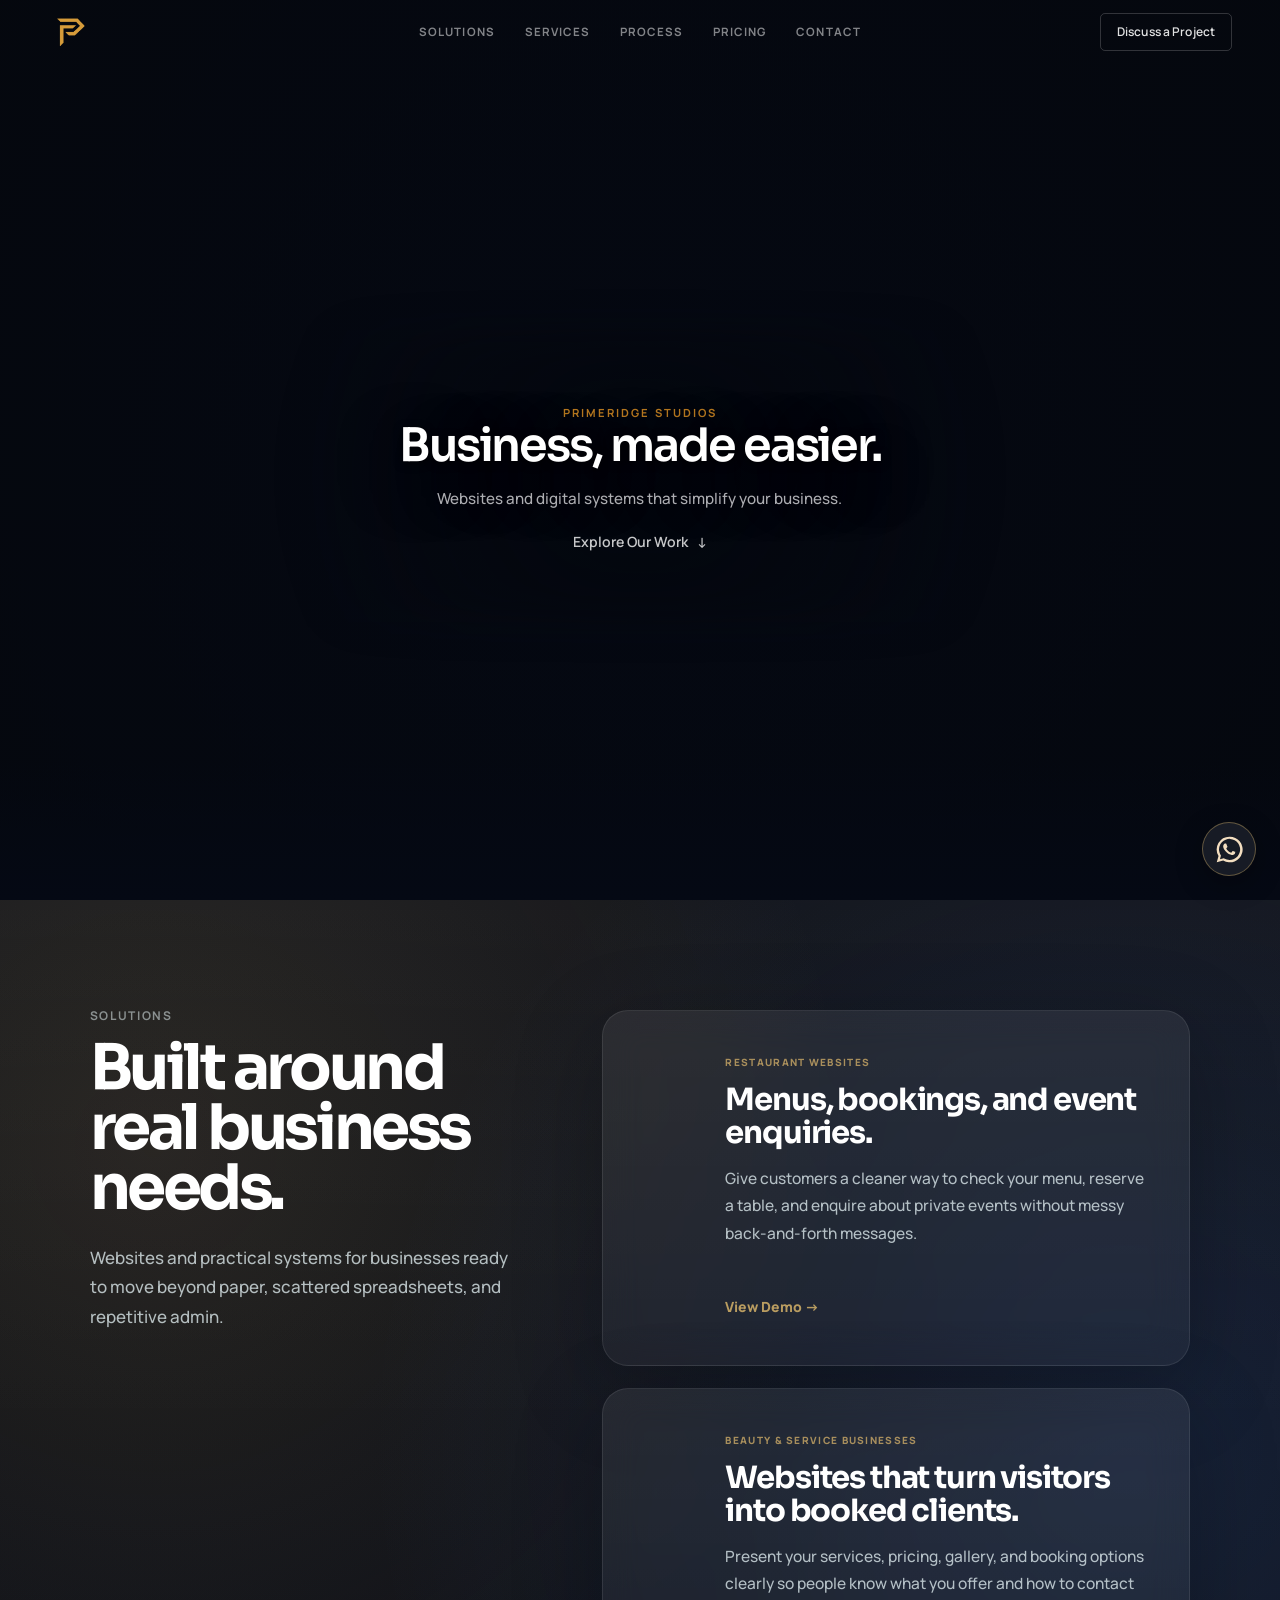
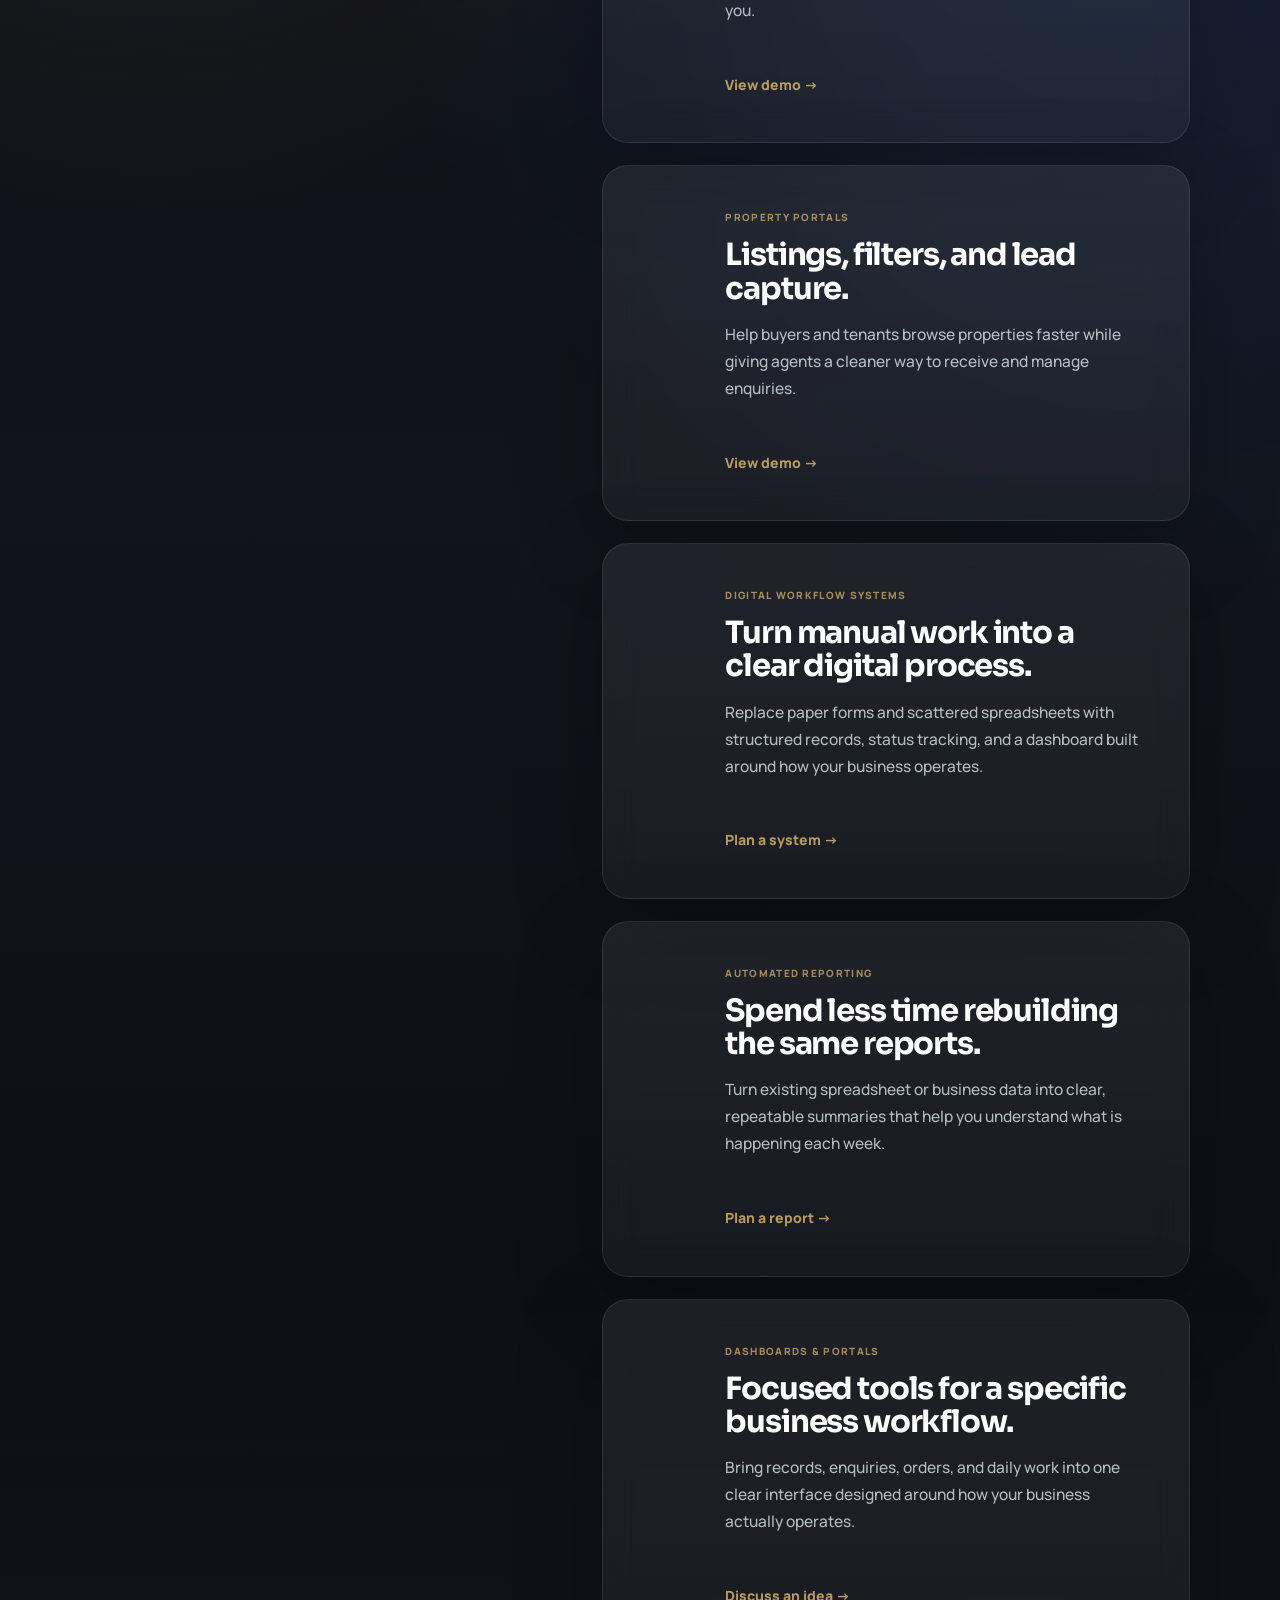
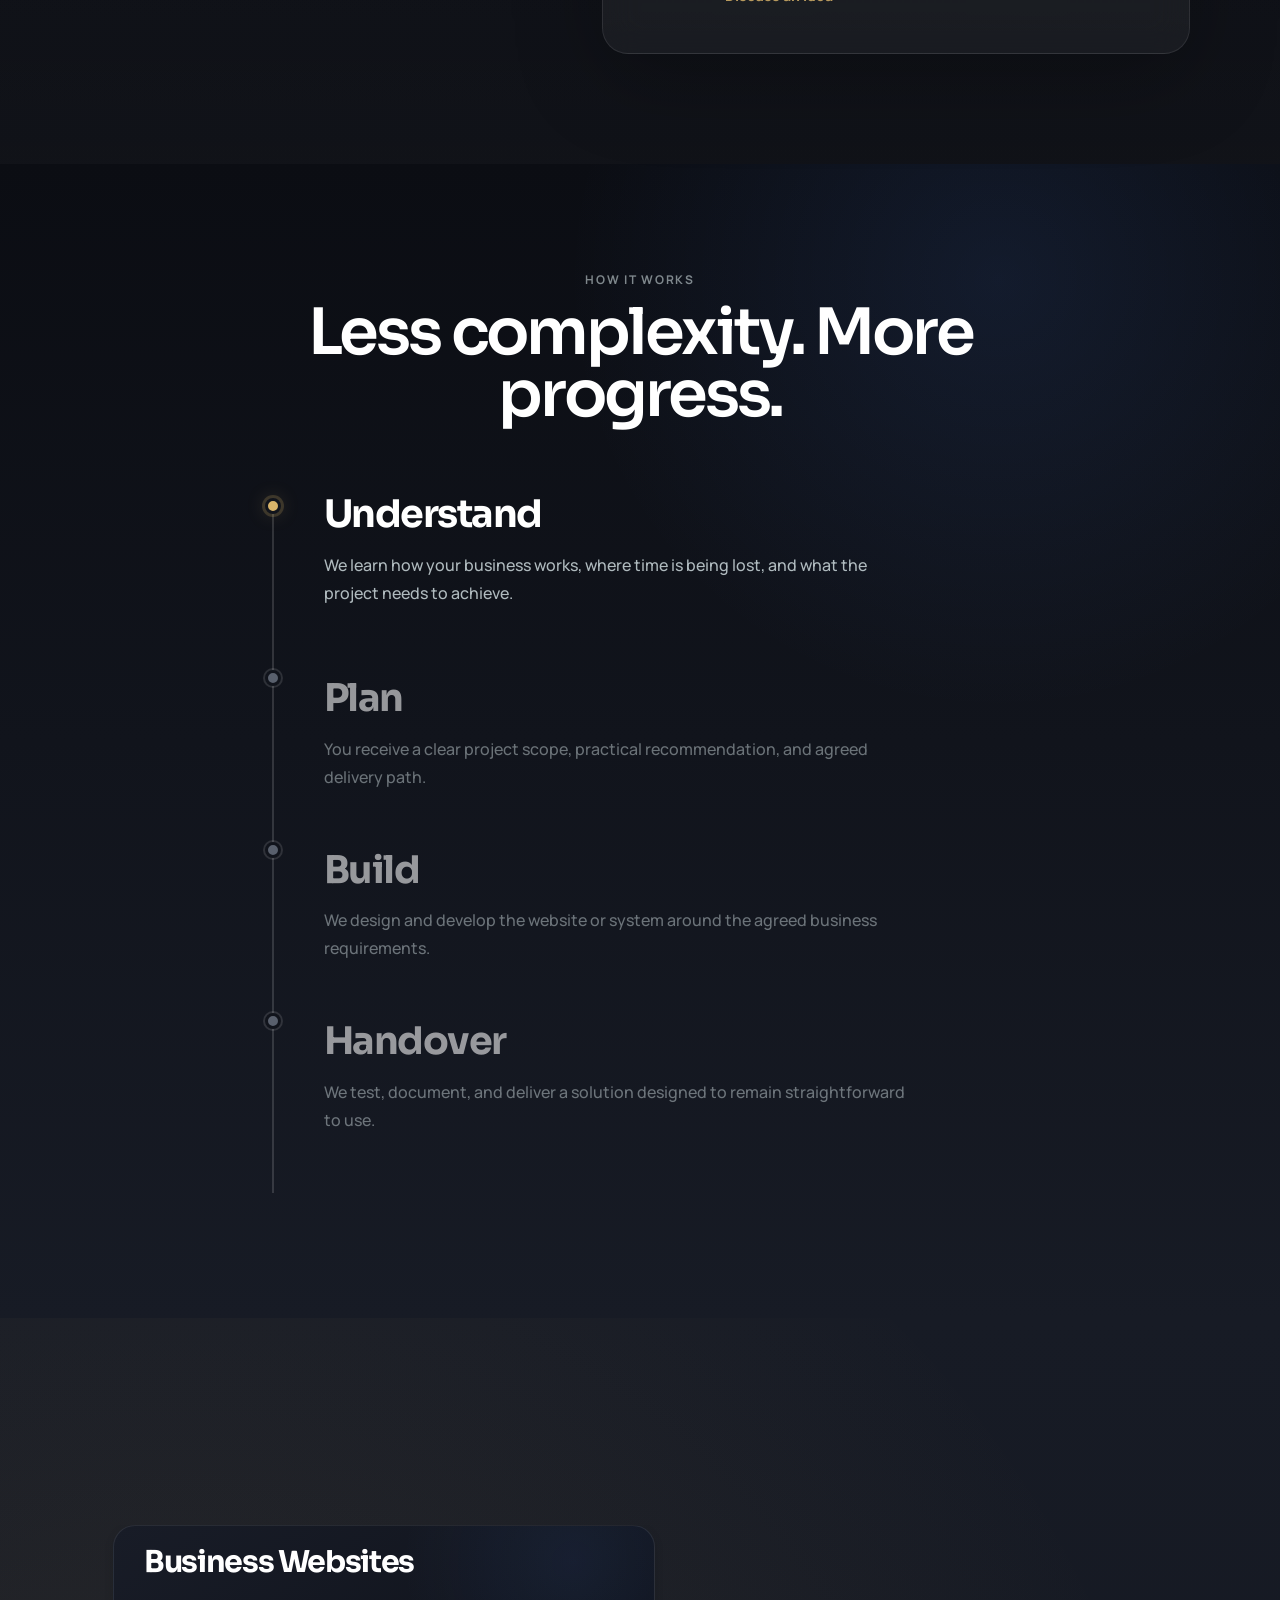
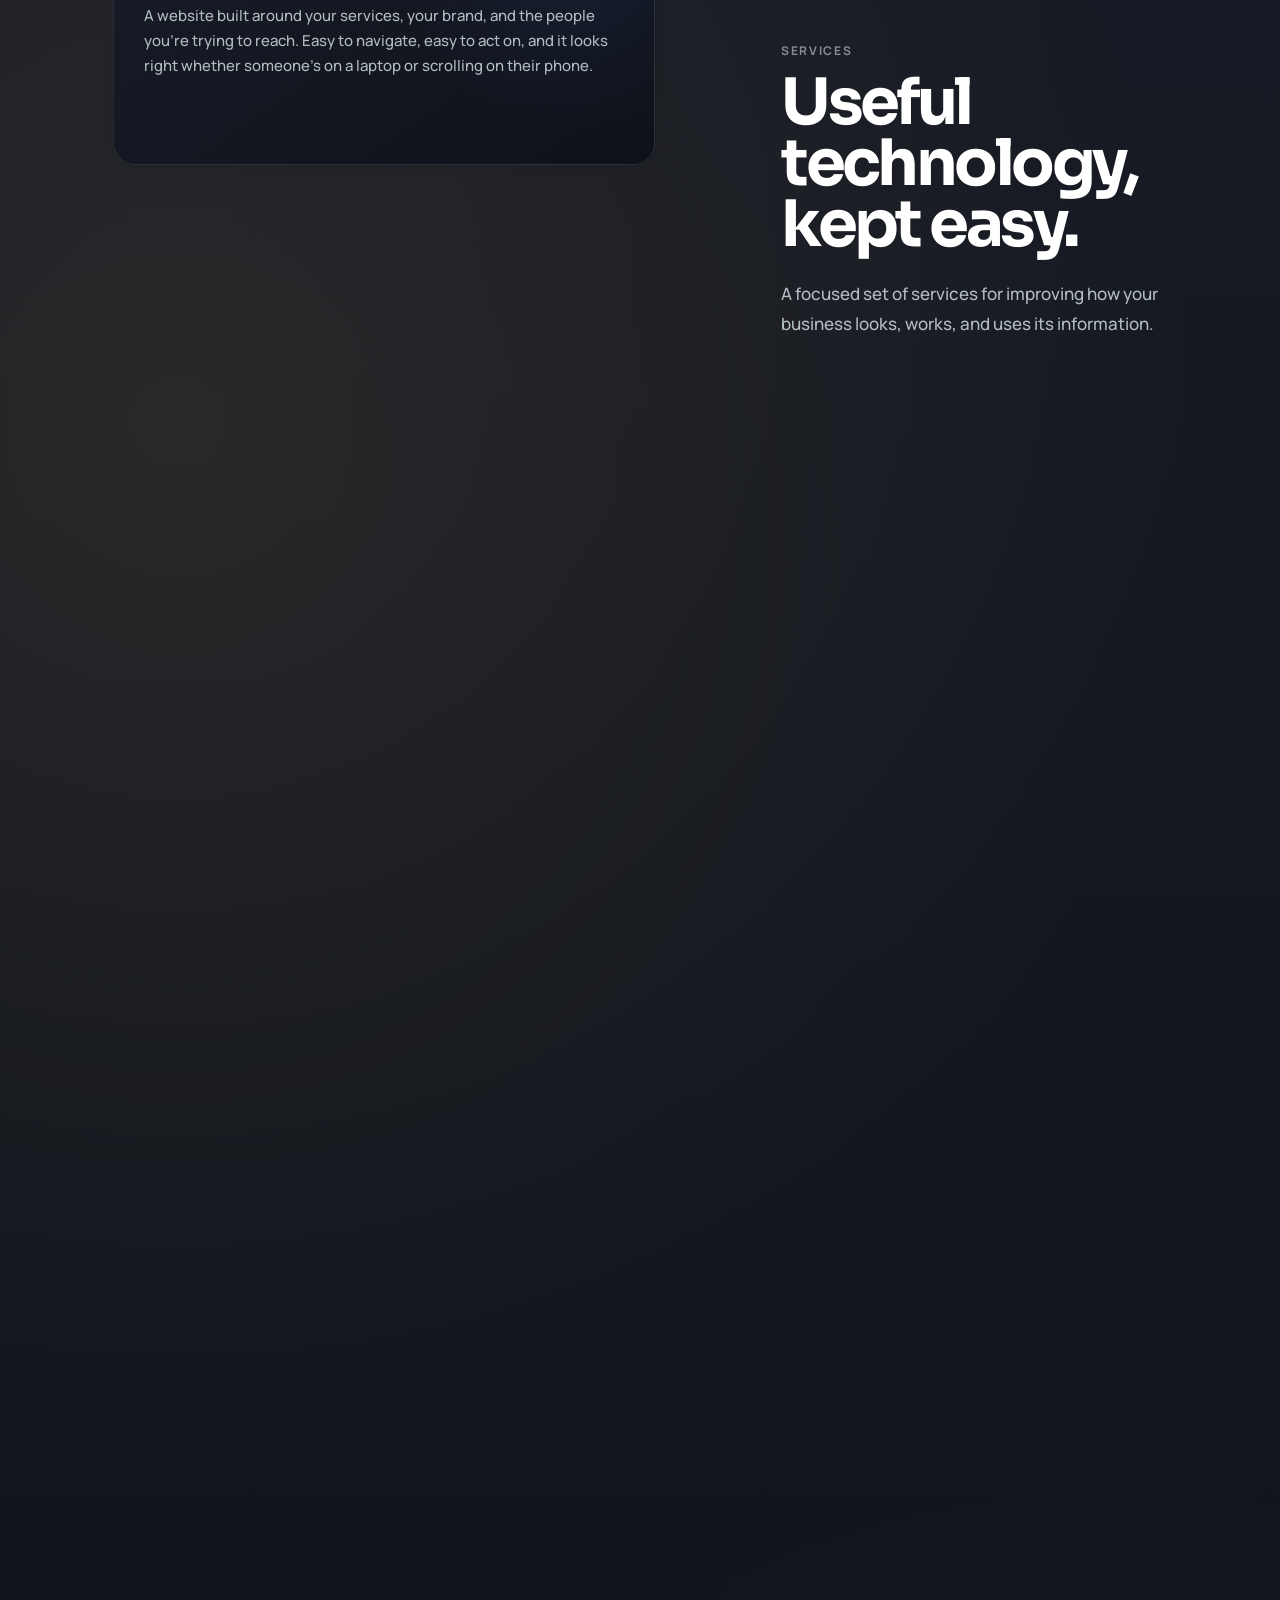
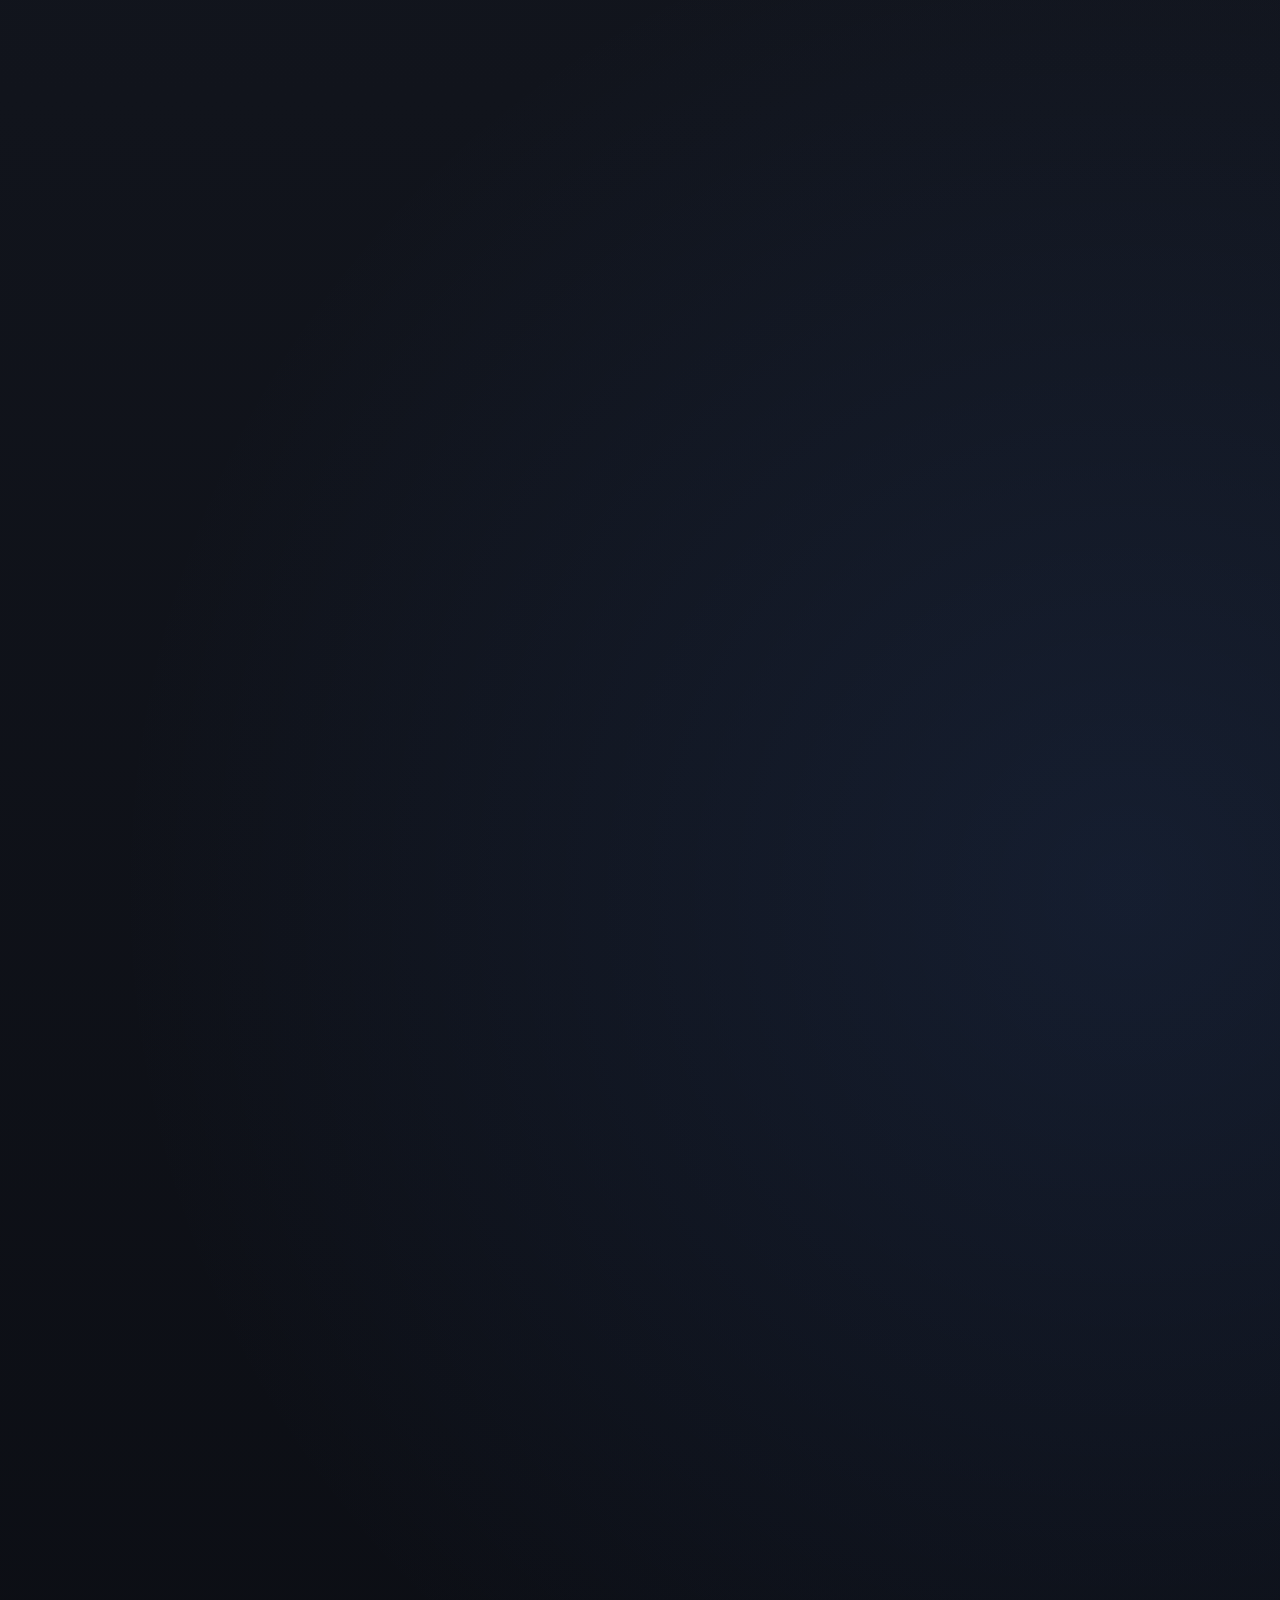
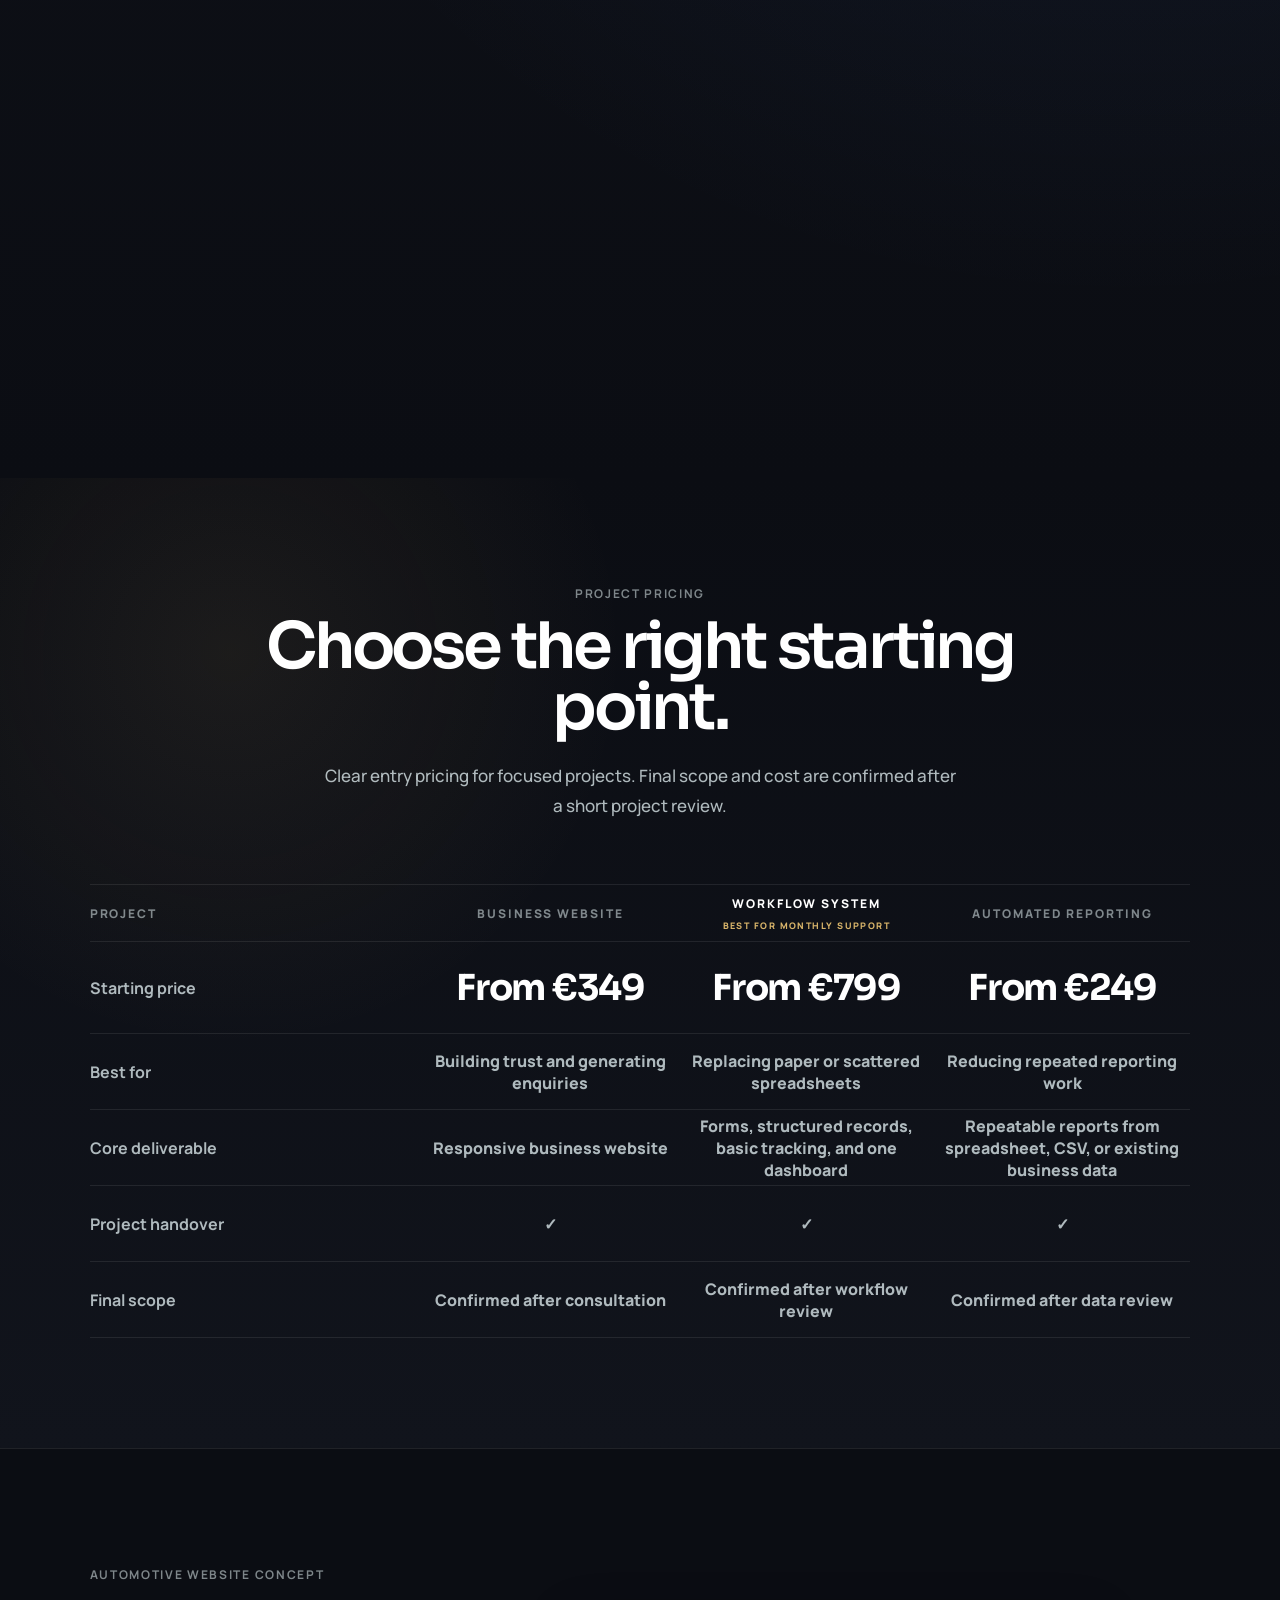
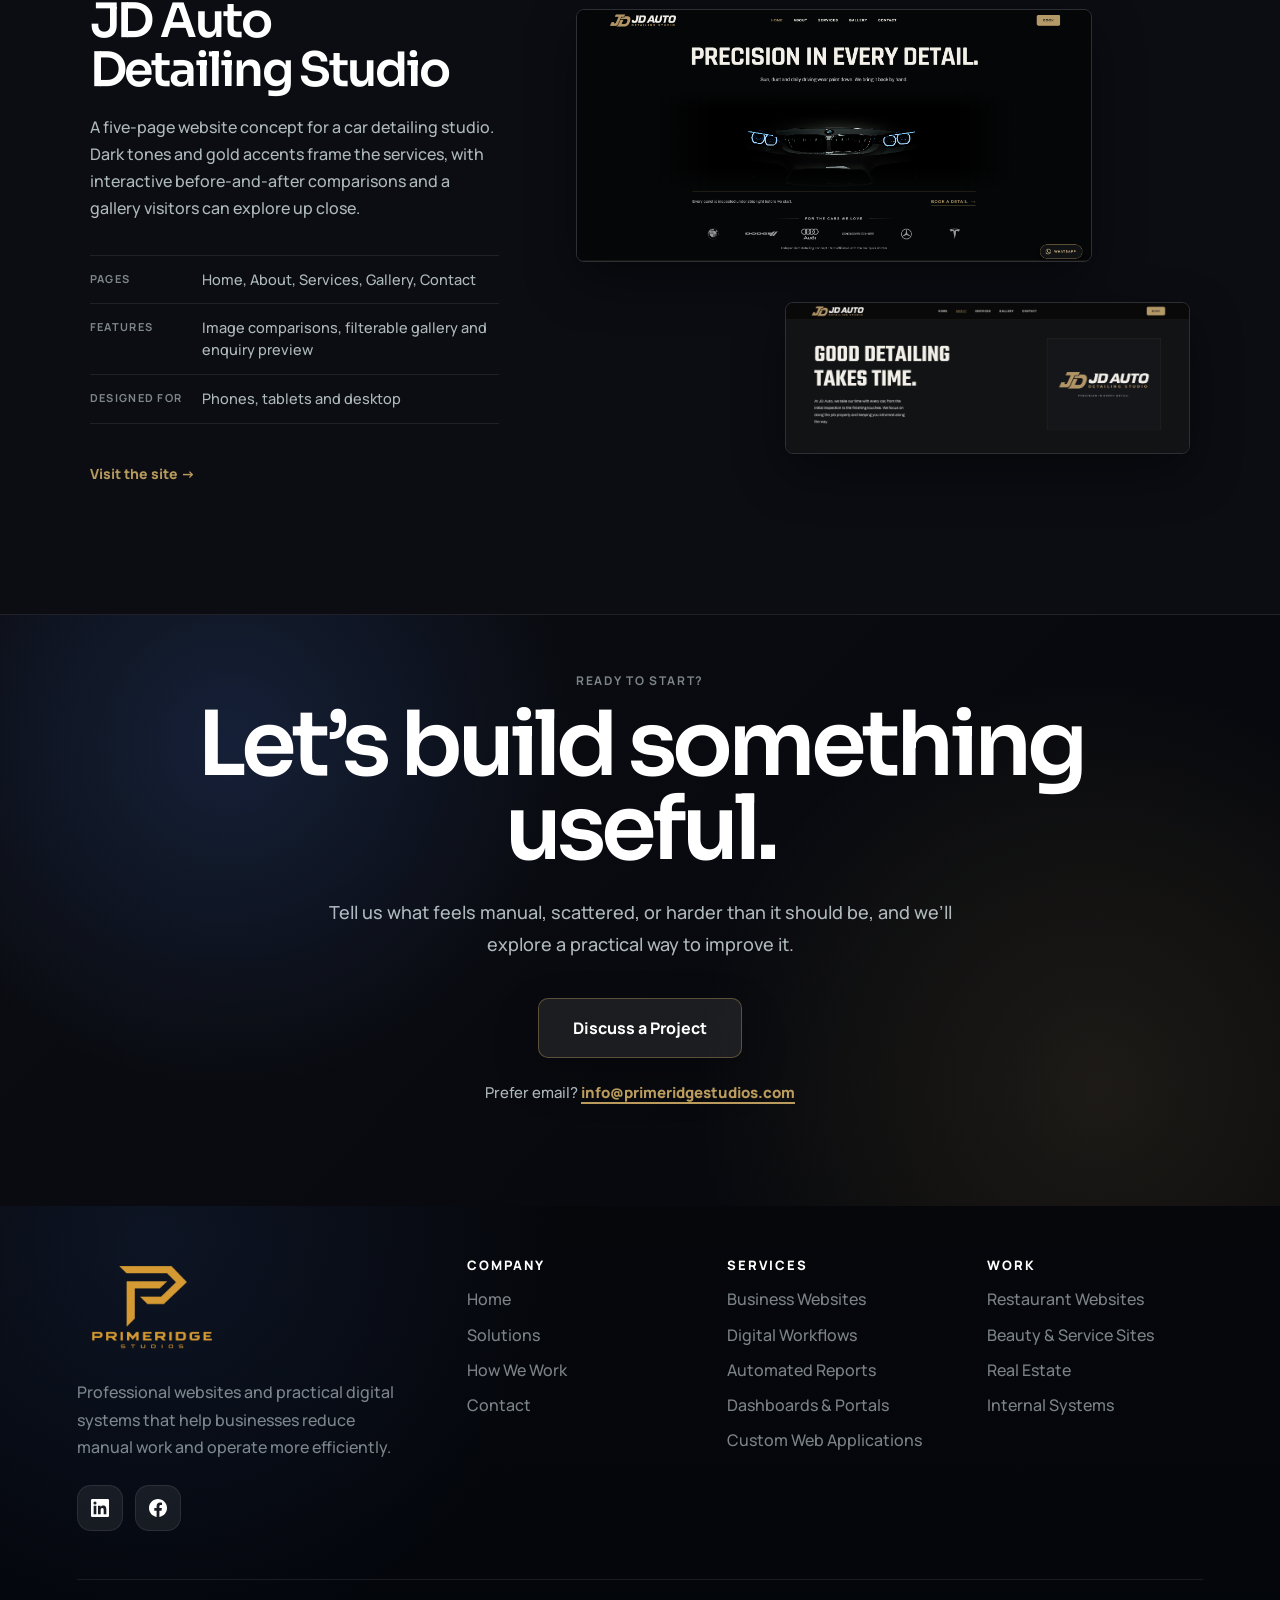
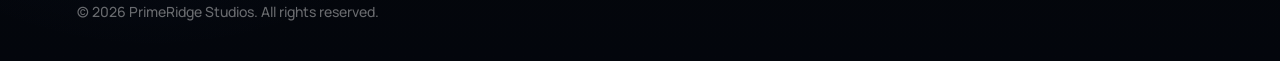
==== commit 87ff0505: "updated the Featured build section" ====
--- a/index.html
+++ b/index.html
@@ -416,17 +416,18 @@
 <section class="jd-feature" id="jdauto" aria-labelledby="jd-title">
   <div class="jd-inner">
     <div class="jd-copy reveal">
-      <span class="eyebrow">Featured Build · Web Design Project</span>
+      <span class="eyebrow">Automotive Website Concept</span>
       <h2 id="jd-title">JD Auto Detailing Studio</h2>
       <p>
-        A five-page website for a car detailing studio, built for my Web Design course.
-        Dark theme, gold accents, a before and after slider on the about page and a gallery you can open full screen.
+        A five-page website concept for a car detailing studio.
+        Dark tones and gold accents frame the services, with interactive
+        before-and-after comparisons and a gallery visitors can explore up close.
       </p>
 
       <dl class="jd-facts">
         <div><dt>Pages</dt><dd>Home, About, Services, Gallery, Contact</dd></div>
-        <div><dt>Built with</dt><dd>Plain HTML, CSS and JavaScript</dd></div>
-        <div><dt>Made for</dt><dd>Phones, tablets and desktop</dd></div>
+        <div><dt>Features</dt><dd>Image comparisons, filterable gallery and enquiry preview</dd></div>
+        <div><dt>Designed for</dt><dd>Phones, tablets and desktop</dd></div>
       </dl>
 
       <a href="https://jdauto.primeridgestudios.com/" target="_blank" rel="noopener noreferrer" class="text-link">Visit the site →</a>
